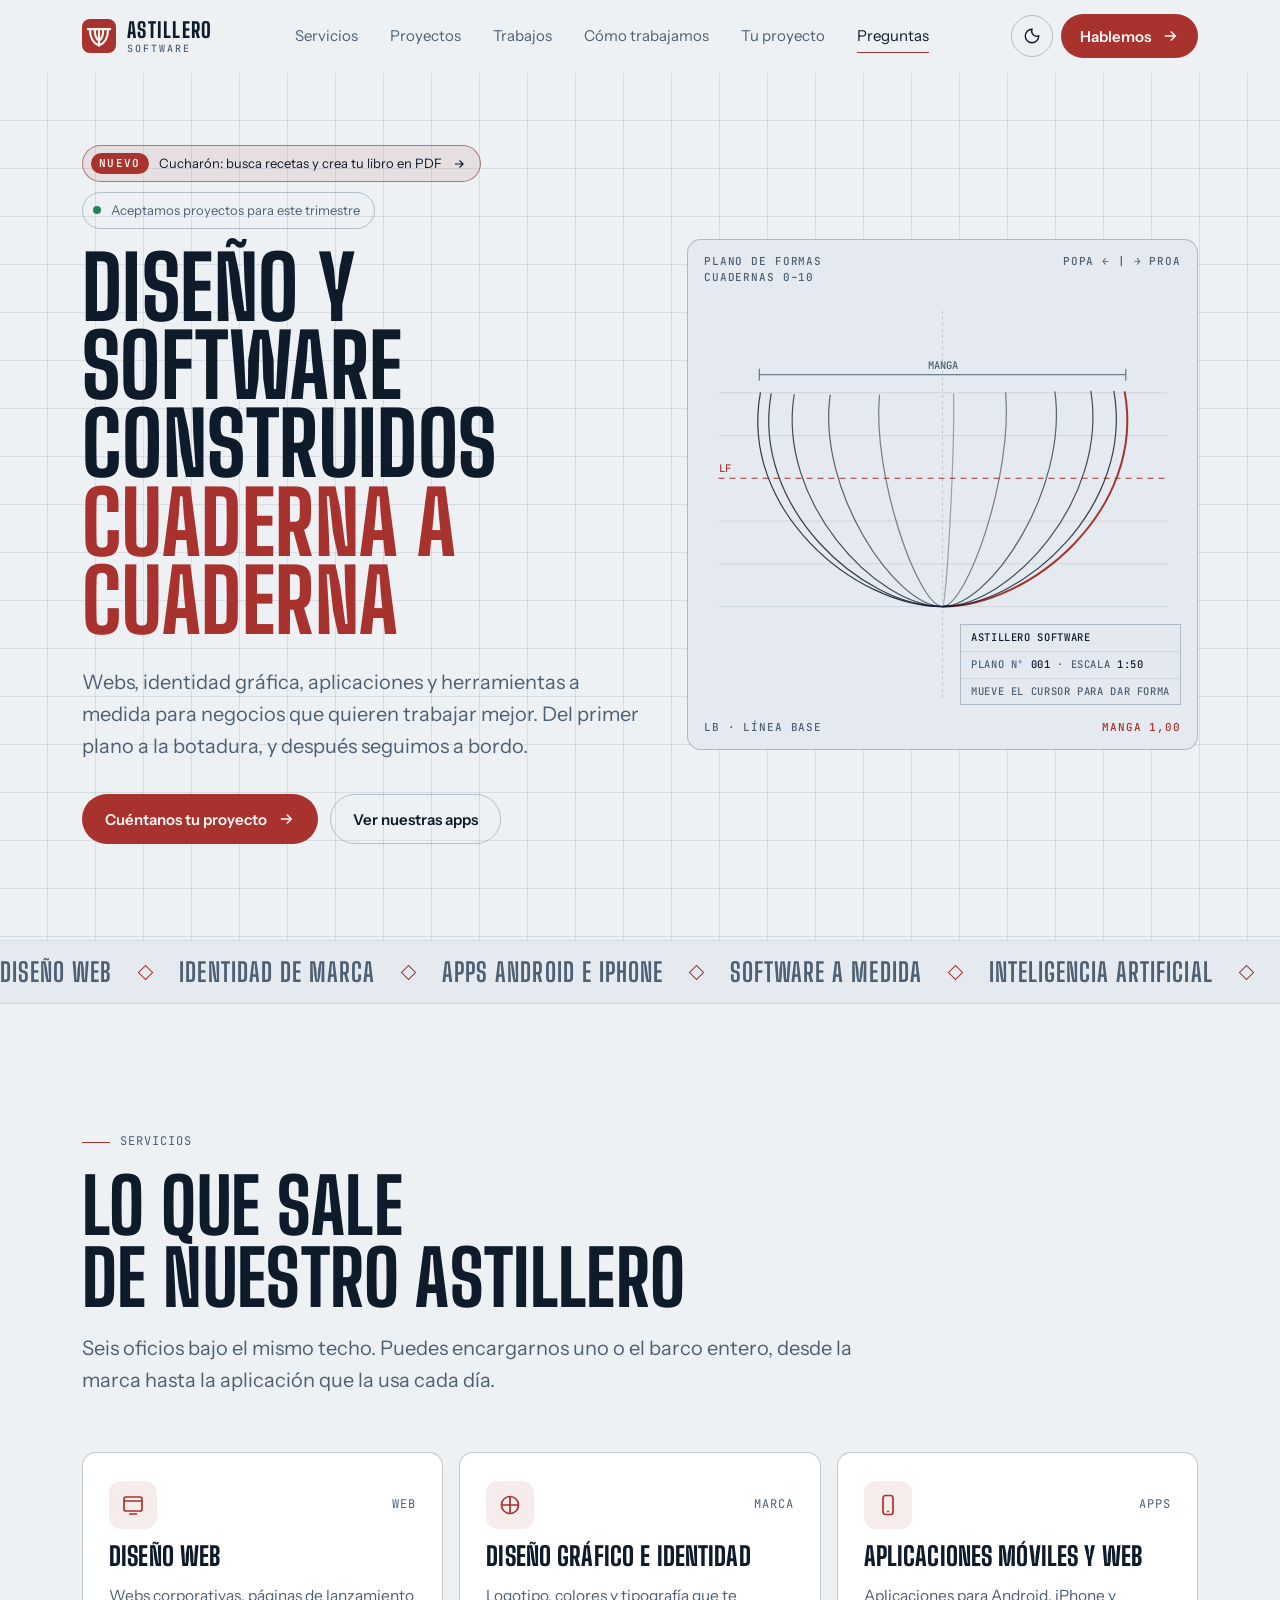
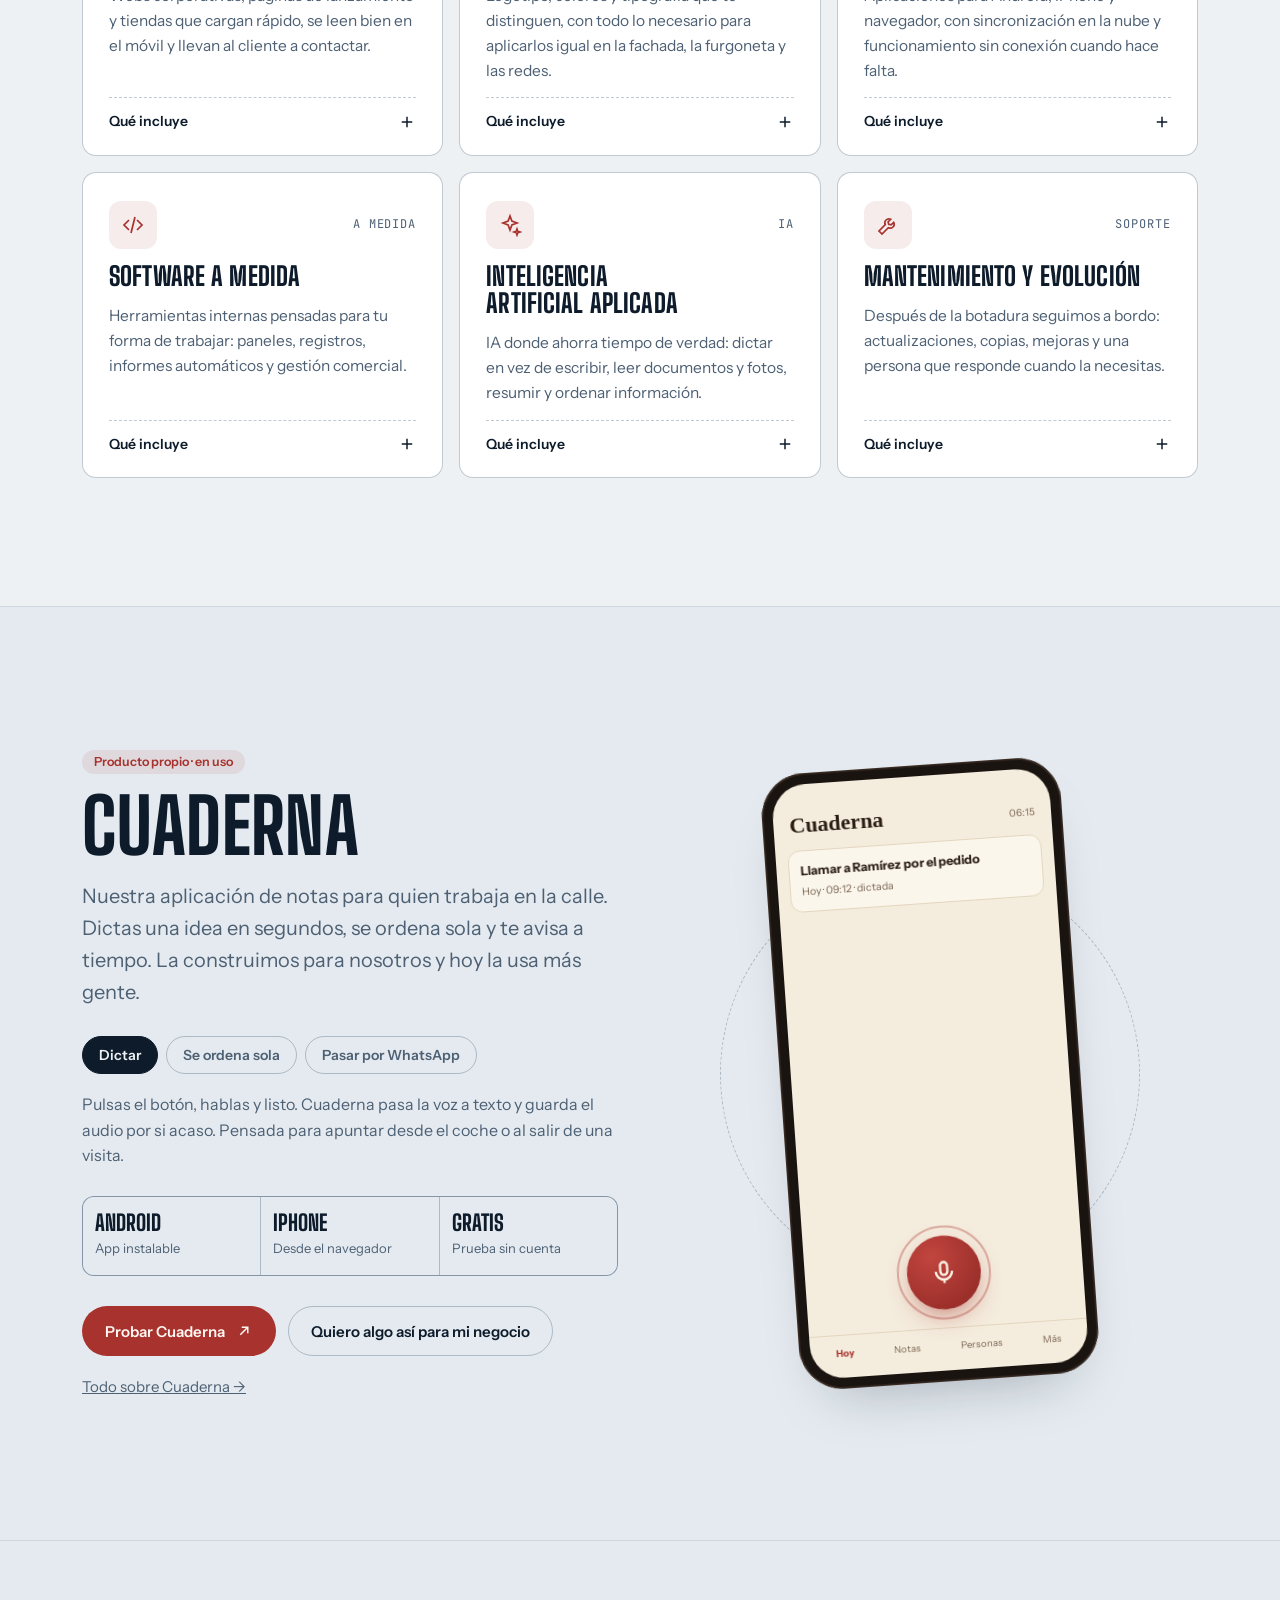
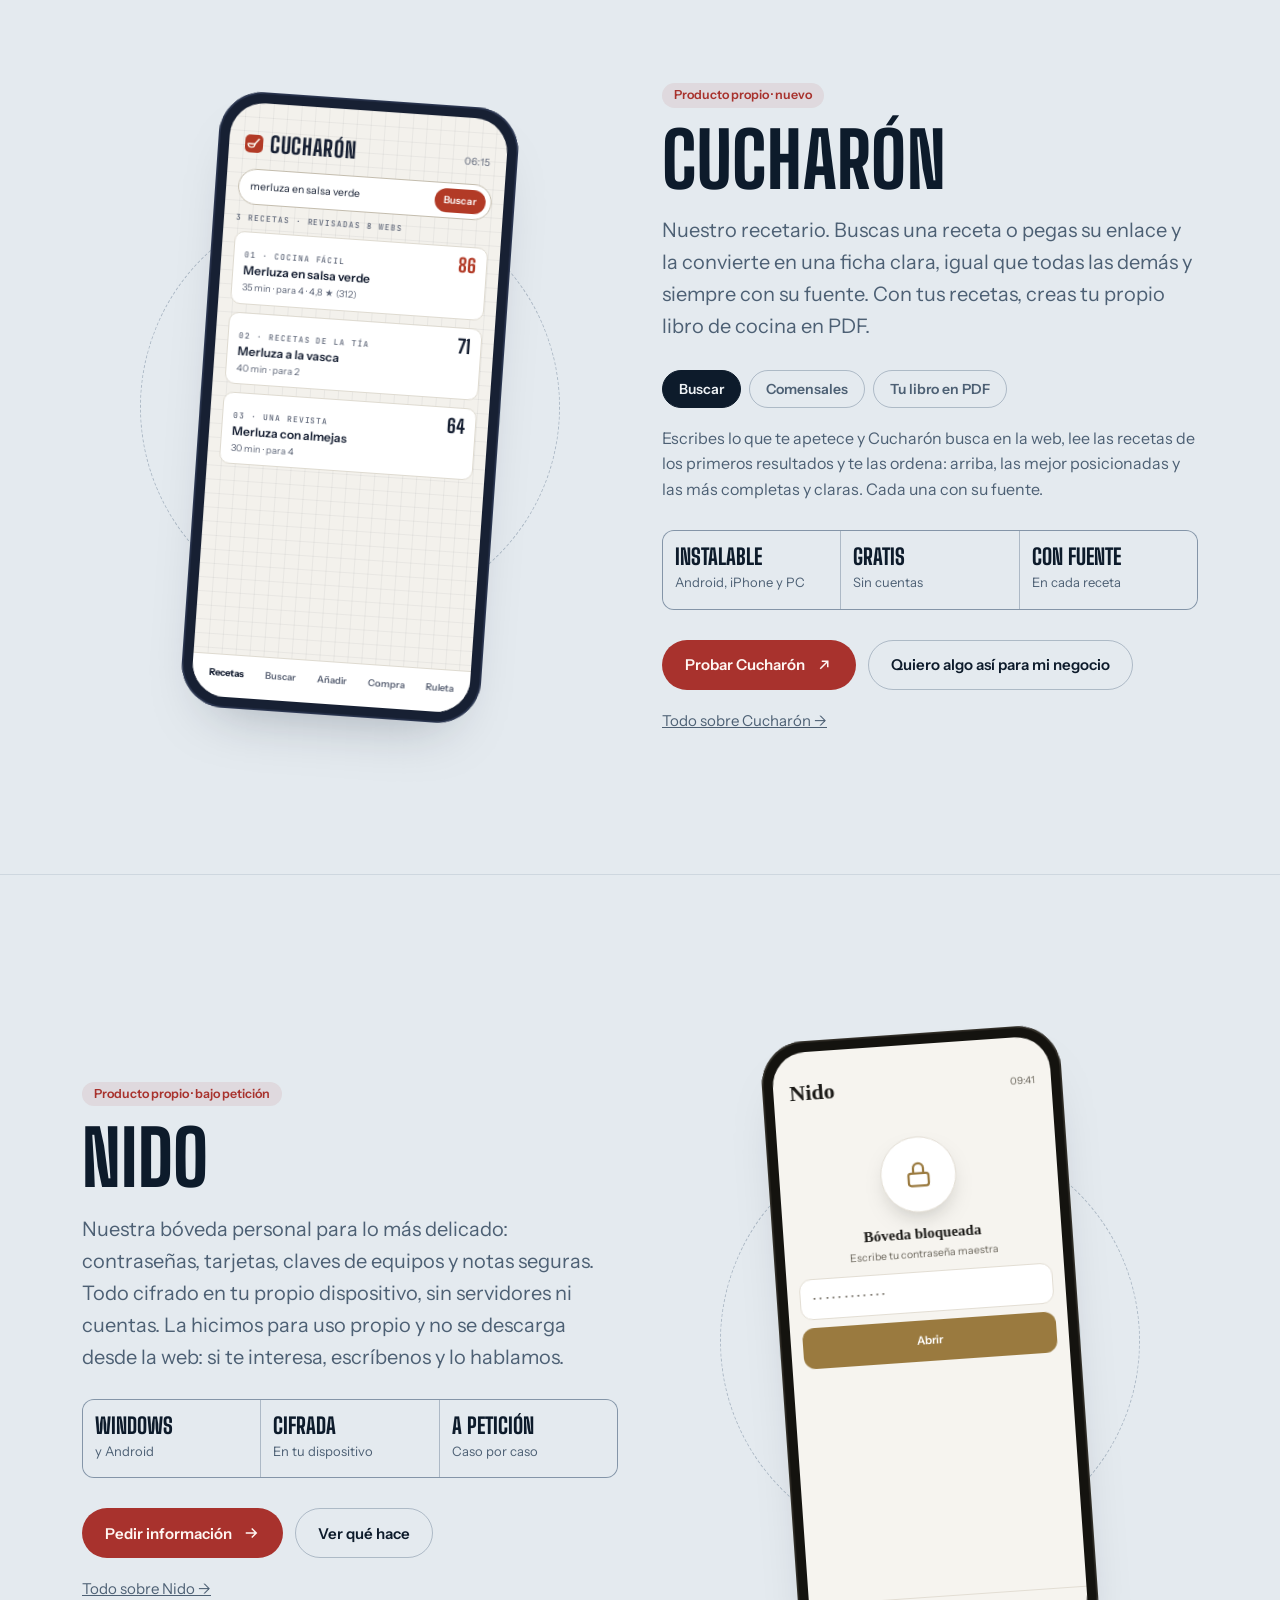
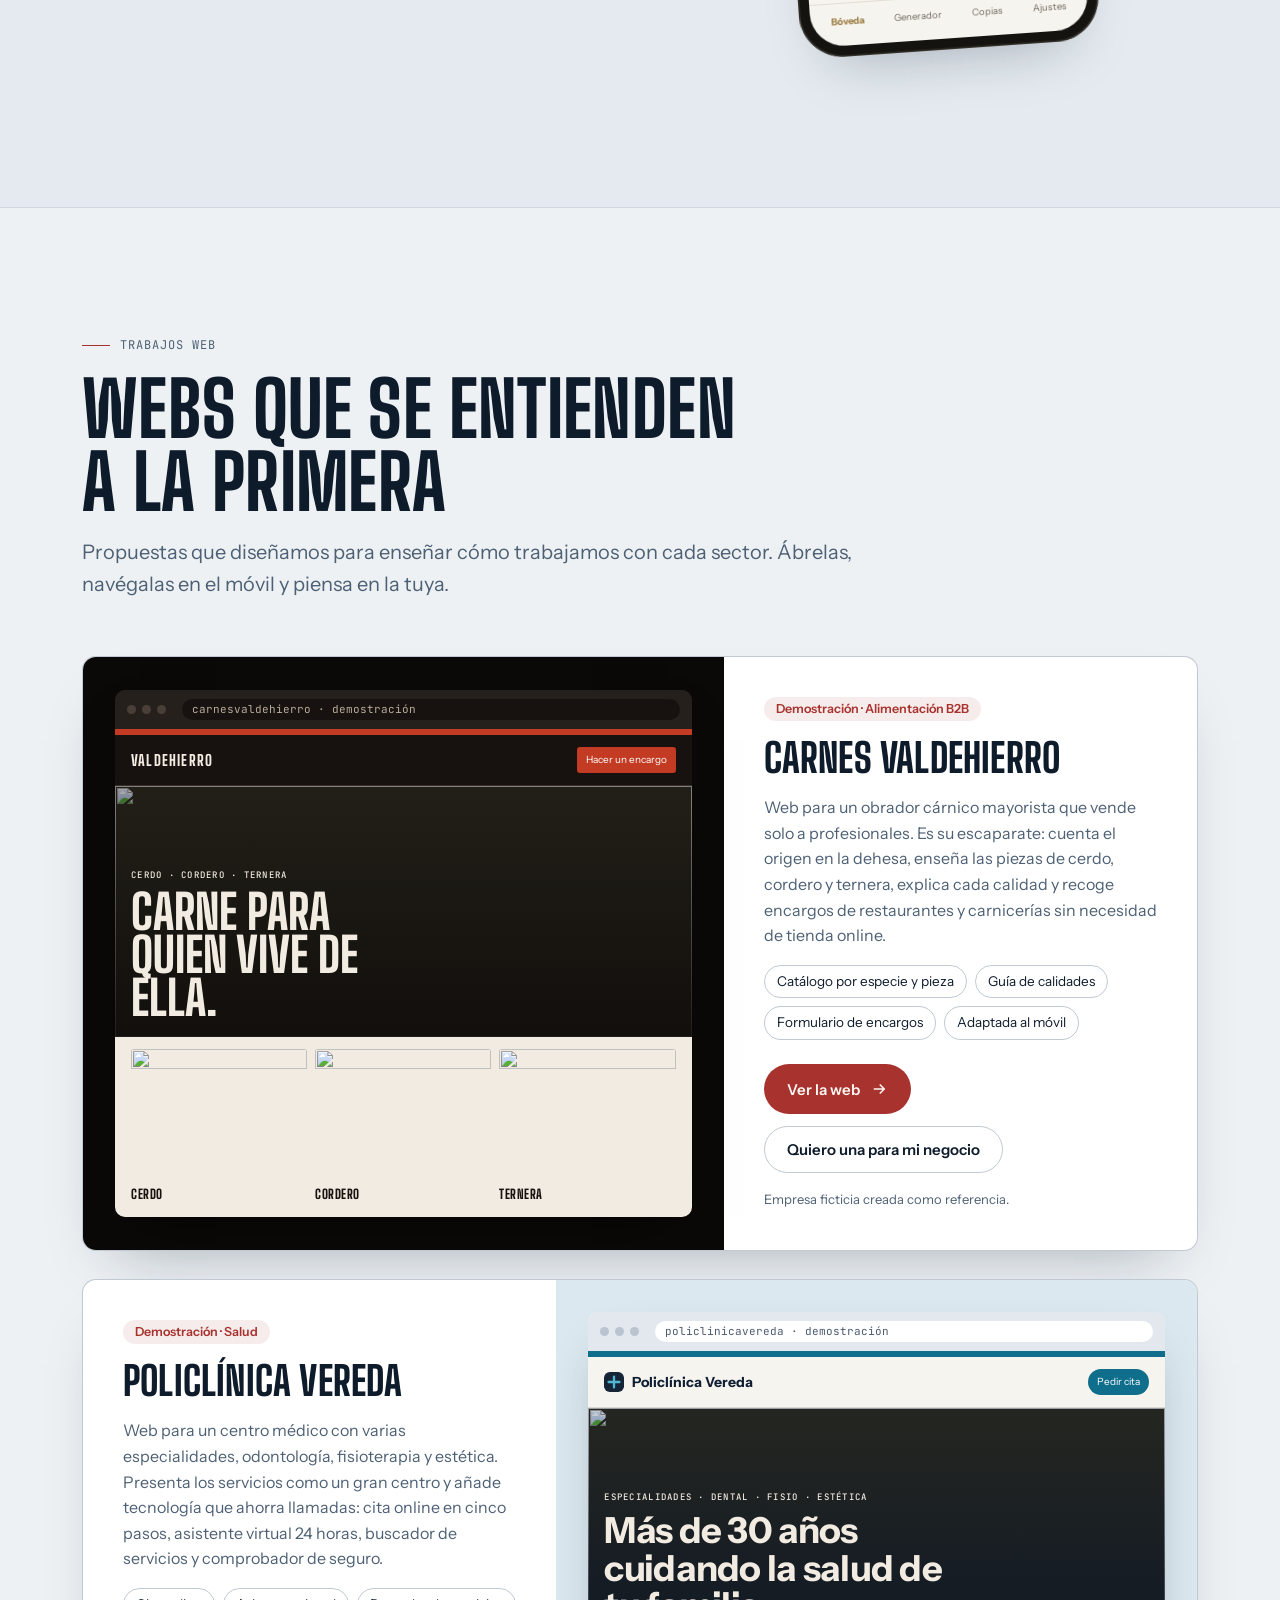
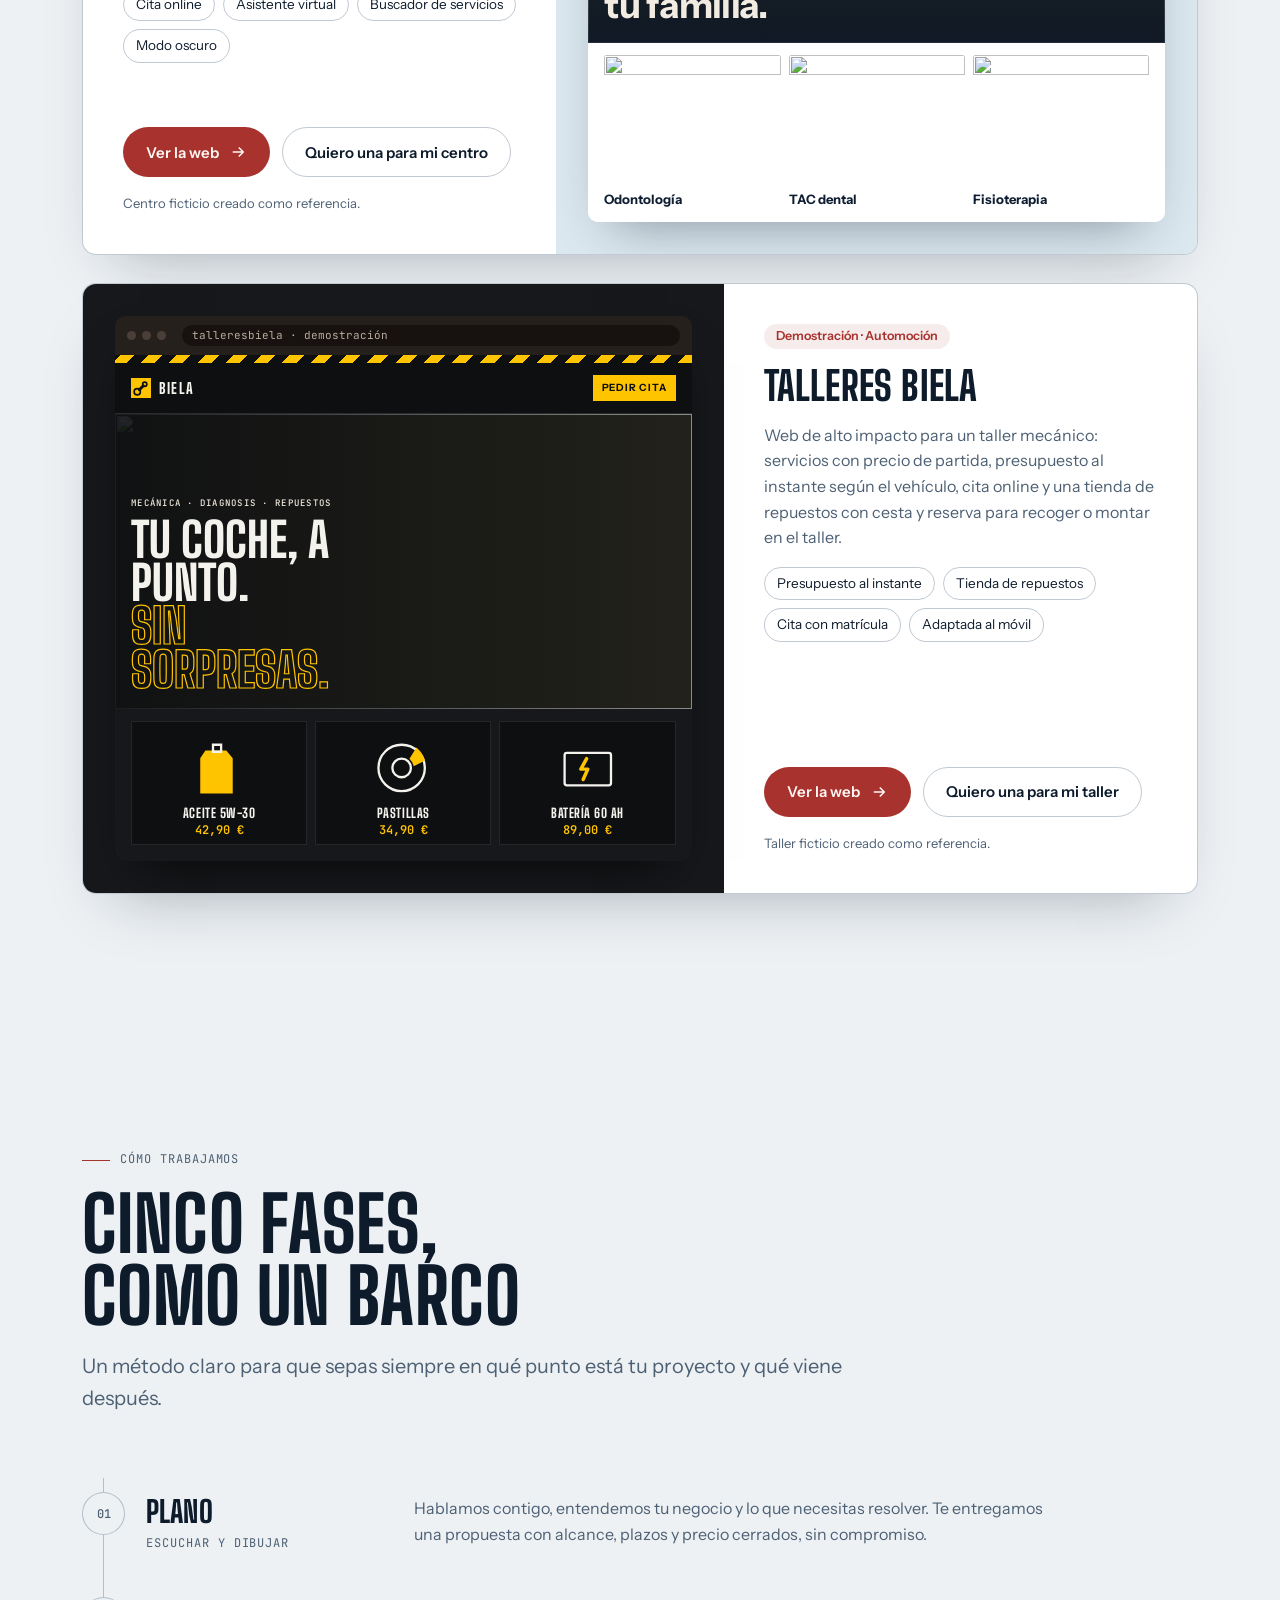
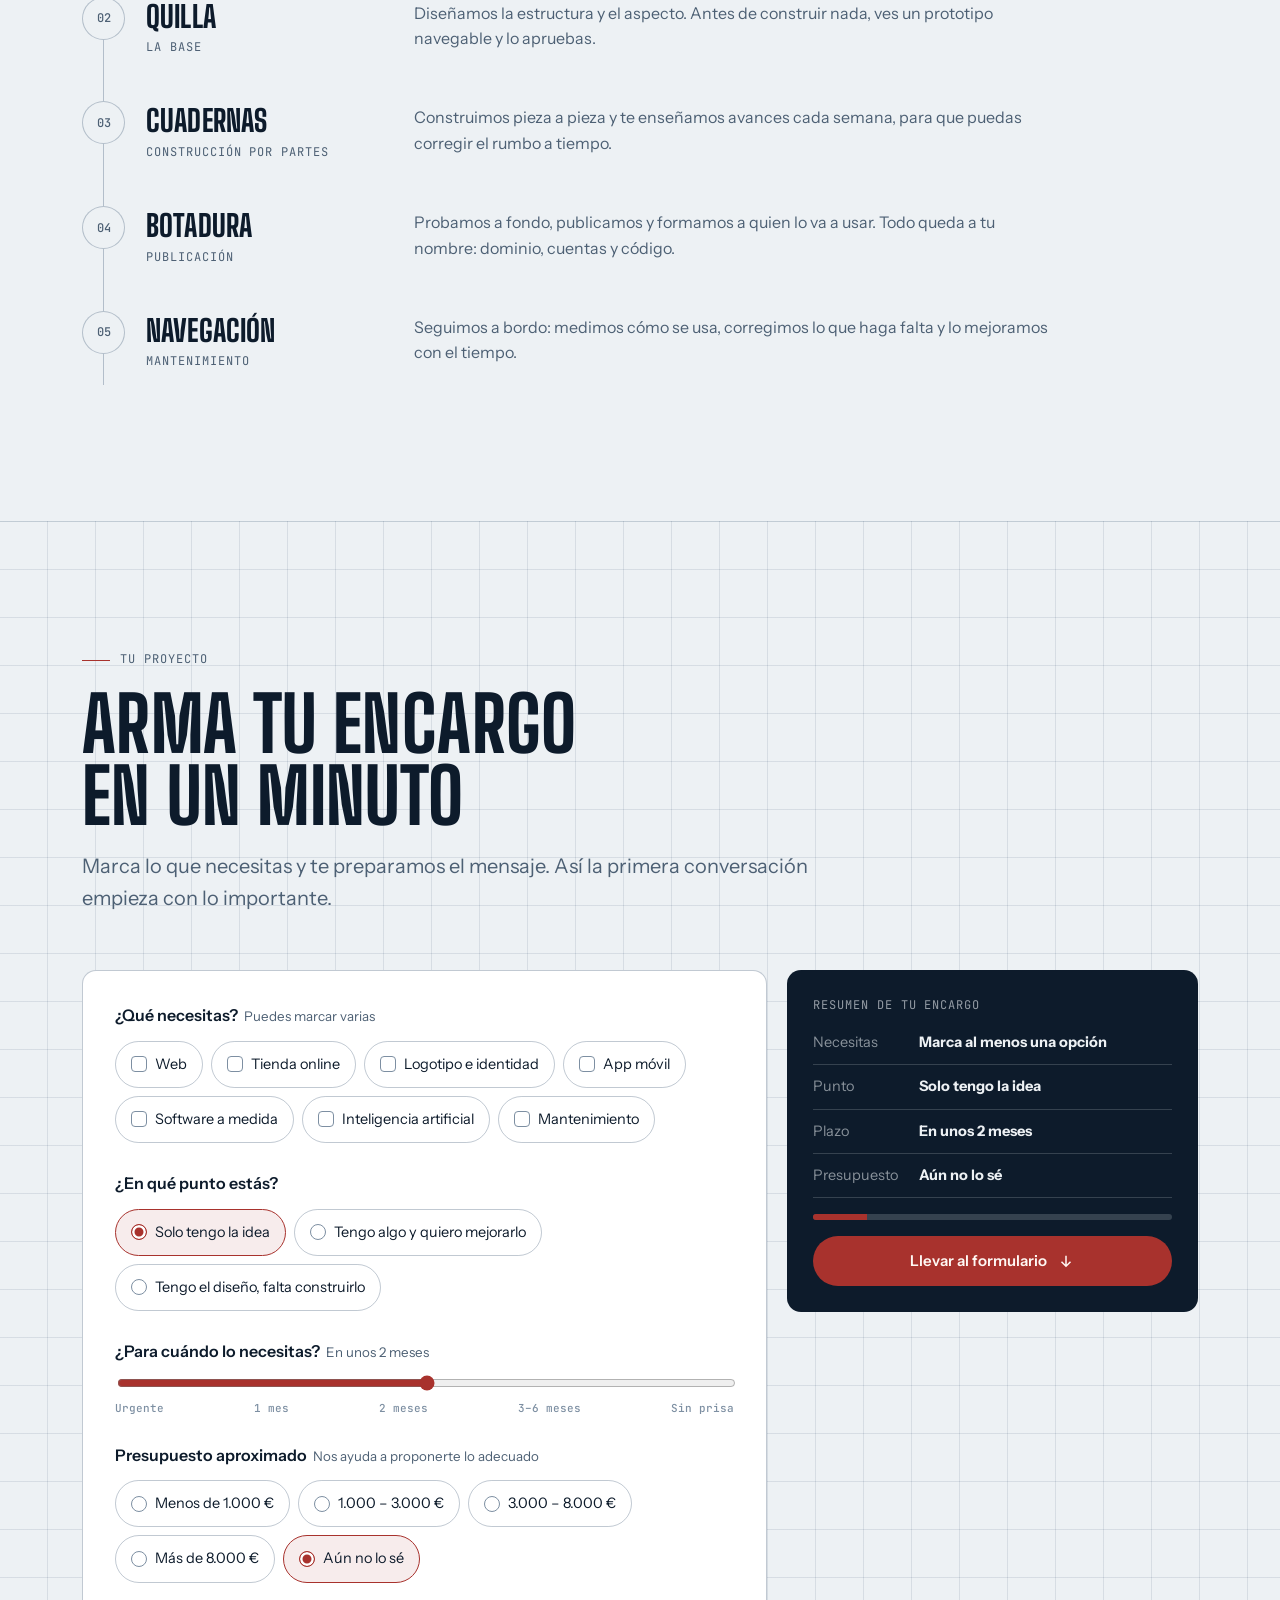
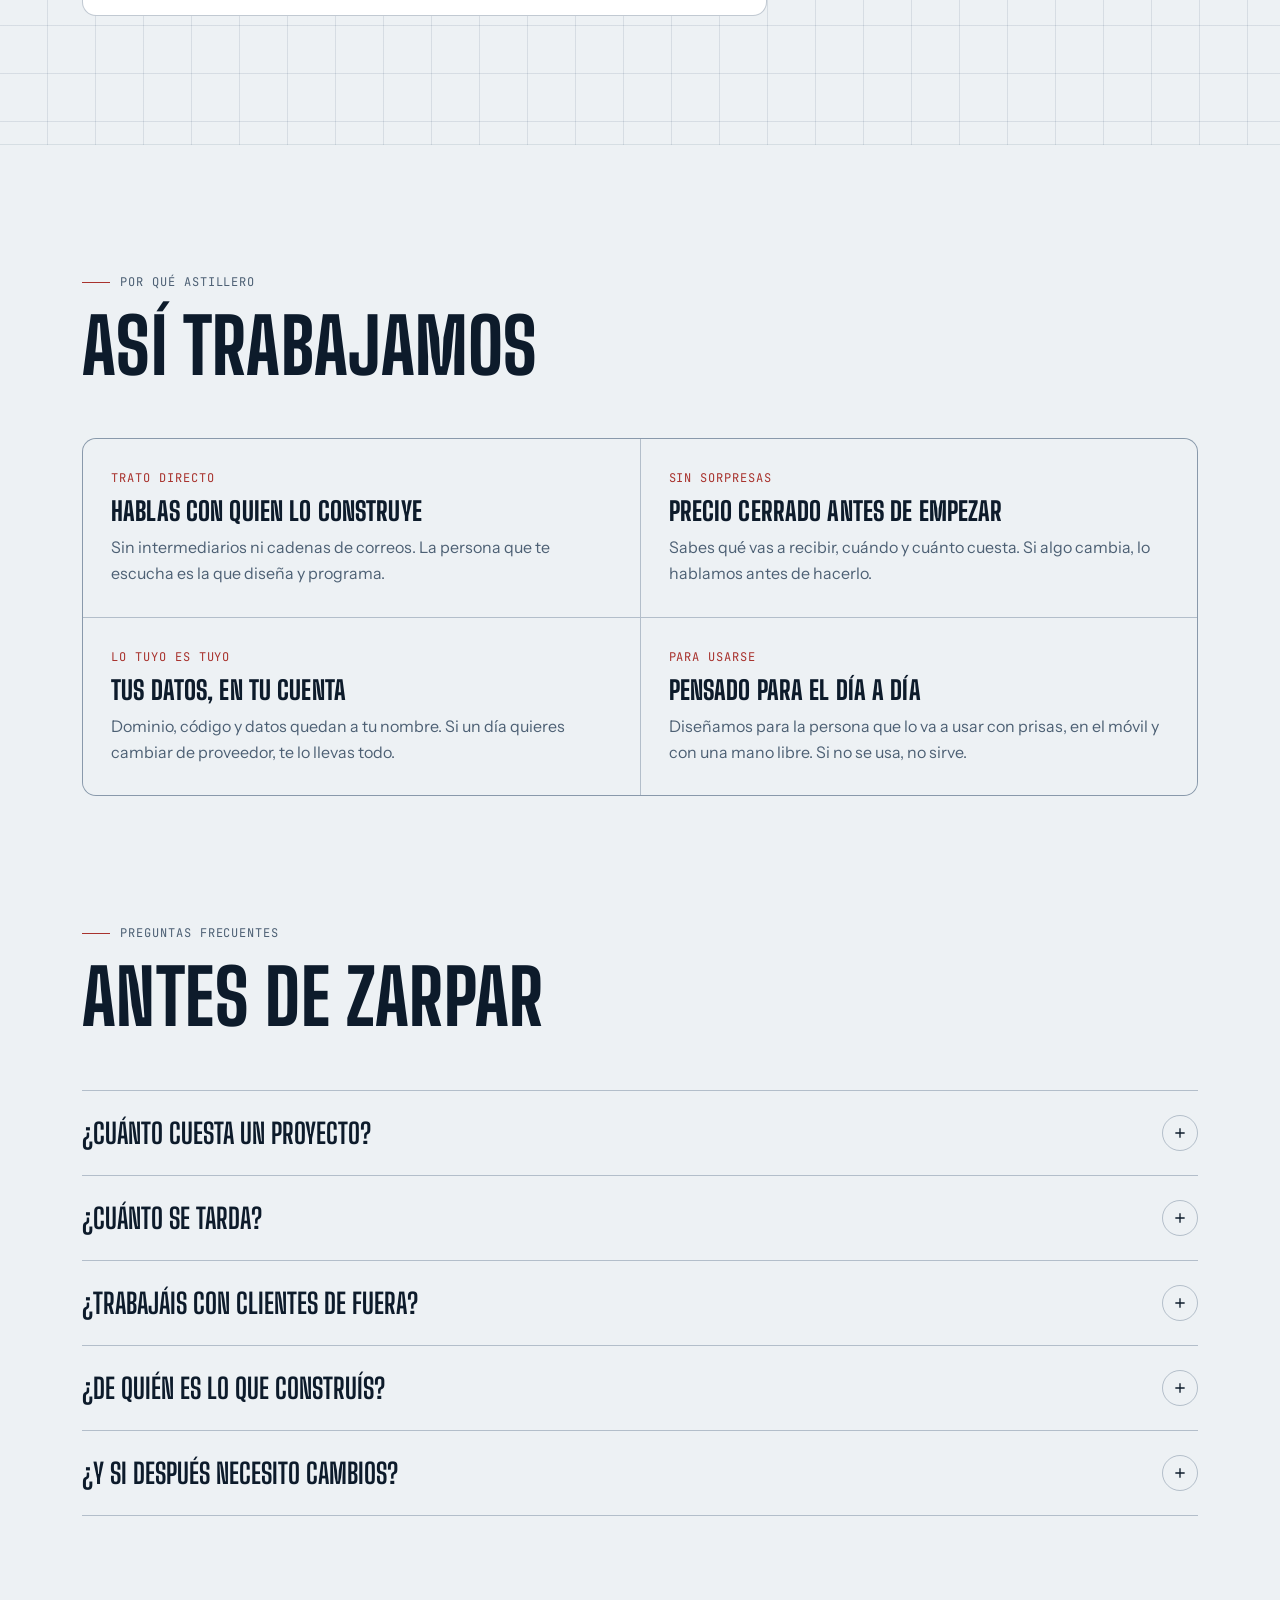
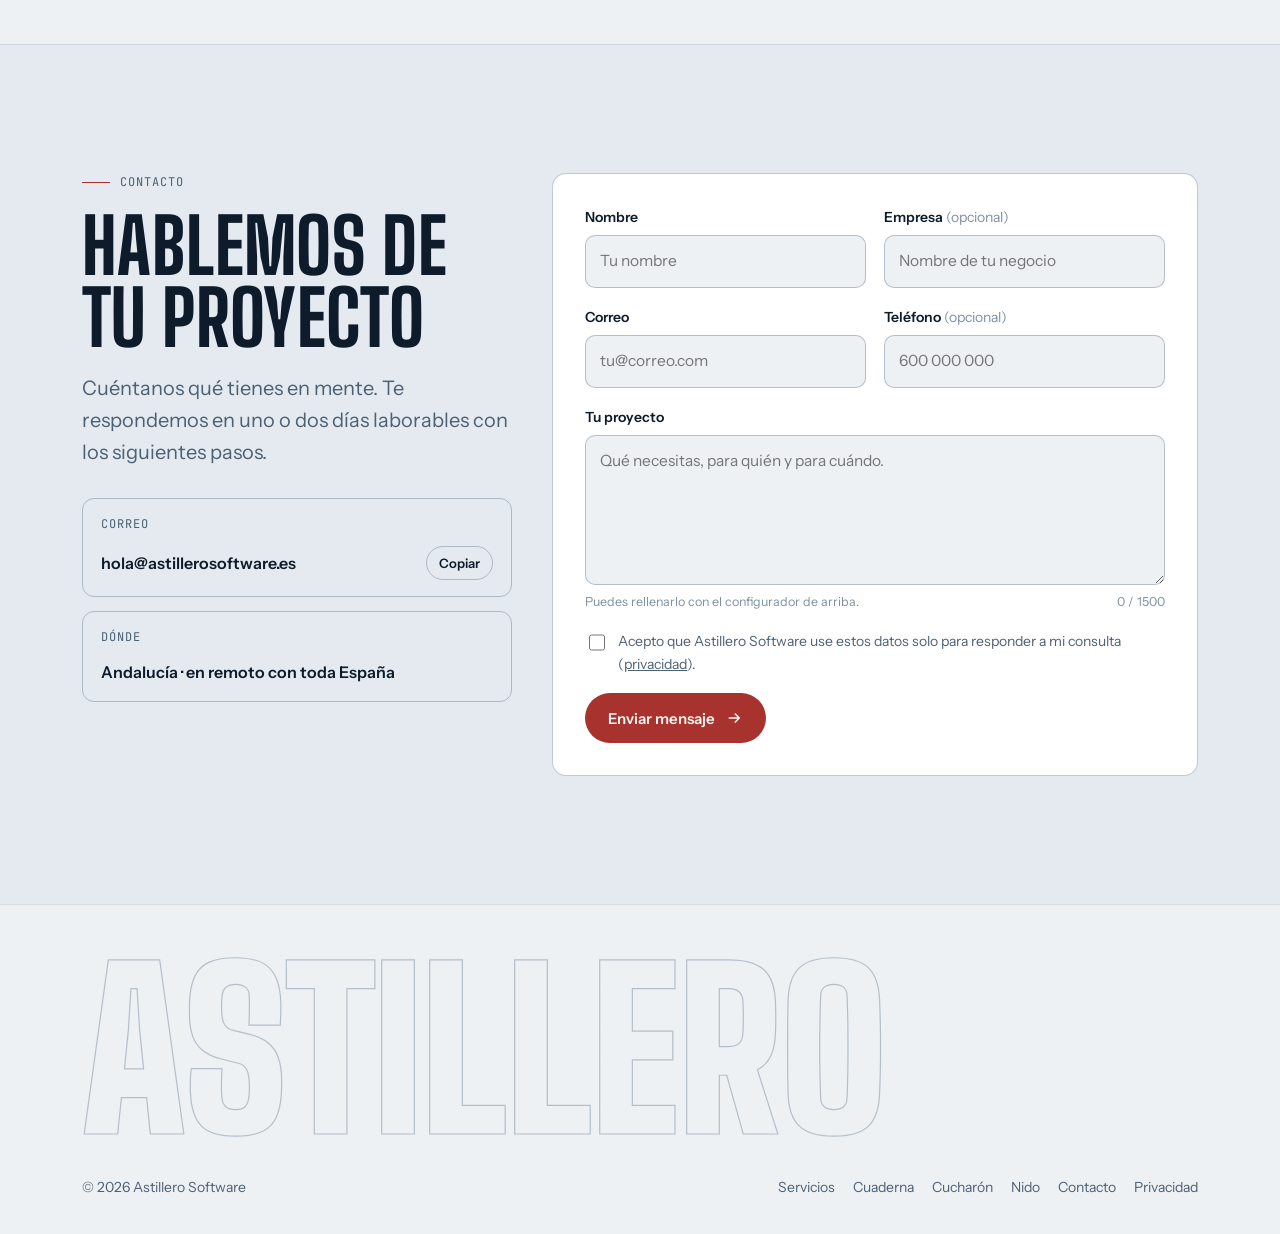
==== index.html @ db7f0fca "Portada: el aviso de novedades se monta solo con lo último publicado Cada producto o trabajo lleva d" ====
<!doctype html>
<html lang="es">
<head>
<meta charset="utf-8">
<meta name="viewport" content="width=device-width, initial-scale=1, viewport-fit=cover">
<title>Astillero Software · Diseño web, apps y software a medida</title>
<meta name="description" content="Estudio de diseño y software: webs, identidad gráfica, aplicaciones y herramientas a medida.">
<link rel="preconnect" href="https://fonts.googleapis.com">
<link rel="preconnect" href="https://fonts.gstatic.com" crossorigin>
<link rel="stylesheet" href="https://fonts.googleapis.com/css2?family=Big+Shoulders+Display:wght@600;700;800;900&family=Instrument+Sans:ital,wght@0,400;0,500;0,600;0,700;1,400&family=JetBrains+Mono:wght@400;500&display=swap">
<meta name="theme-color" content="#0A1522">
<link rel="icon" href="favicon.svg" type="image/svg+xml">
<link rel="canonical" href="https://astillerosoftware.es/">
<meta property="og:type" content="website">
<meta property="og:title" content="Astillero Software">
<meta property="og:description" content="Diseño web, identidad gráfica, aplicaciones y software a medida.">
<meta property="og:url" content="https://astillerosoftware.es/">
<meta property="og:image" content="https://astillerosoftware.es/og.png">
<script type="application/ld+json">
{
  "@context": "https://schema.org",
  "@graph": [
    {
      "@type": "Organization",
      "@id": "https://astillerosoftware.es/#organization",
      "name": "Astillero Software",
      "url": "https://astillerosoftware.es/",
      "image": "https://astillerosoftware.es/og.png",
      "description": "Estudio de diseño y software: webs, identidad gráfica, aplicaciones y herramientas a medida.",
      "sameAs": ["https://github.com/astillerosoftware"]
    },
    {
      "@type": "WebSite",
      "@id": "https://astillerosoftware.es/#website",
      "name": "Astillero Software",
      "url": "https://astillerosoftware.es/",
      "inLanguage": "es",
      "publisher": { "@id": "https://astillerosoftware.es/#organization" }
    }
  ]
}
</script>
<style>
/* Concepto: un plano de astillero. Fondo azul de plano técnico, líneas de construcción,
   anotaciones en mono como en un plano de formas, y el lacre del logotipo como único acento. */
:root{
  --bg:#0A1522; --bg-2:#0E1C2D; --surface:#12233A; --surface-2:#172C47;
  --fg:#E9EFF6; --muted:#93A7BC; --faint:#5F7590;
  --line:rgba(147,184,222,.13); --line-strong:rgba(147,184,222,.32);
  --accent:#E3563E; --accent-ink:#FFF4EF; --accent-soft:rgba(227,86,62,.14);
  --brass:#D9A85A; --ok:#4FB98A;
  --shadow:0 30px 60px -30px rgba(0,0,0,.6);
  --f-display:"Big Shoulders Display","Arial Narrow","Roboto Condensed",Impact,sans-serif;
  --f-body:"Instrument Sans",system-ui,-apple-system,"Segoe UI",sans-serif;
  --f-mono:"JetBrains Mono",ui-monospace,SFMono-Regular,Menlo,monospace;
  --r:14px; --max:1180px;
  color-scheme:dark;
}
@media (prefers-color-scheme: light){:root:not([data-theme="dark"]){
  --bg:#EDF1F4; --bg-2:#E4EAEF; --surface:#FFFFFF; --surface-2:#F5F8FA;
  --fg:#0D1B2B; --muted:#4D6074; --faint:#7D8FA2;
  --line:rgba(16,48,82,.10); --line-strong:rgba(16,48,82,.26);
  --accent:#A8322D; --accent-ink:#FFF7F3; --accent-soft:rgba(168,50,45,.09);
  --brass:#8E6420; --ok:#23845A;
  --shadow:0 30px 60px -34px rgba(13,27,43,.35);
  color-scheme:light;
}}
:root[data-theme="light"]{
  --bg:#EDF1F4; --bg-2:#E4EAEF; --surface:#FFFFFF; --surface-2:#F5F8FA;
  --fg:#0D1B2B; --muted:#4D6074; --faint:#7D8FA2;
  --line:rgba(16,48,82,.10); --line-strong:rgba(16,48,82,.26);
  --accent:#A8322D; --accent-ink:#FFF7F3; --accent-soft:rgba(168,50,45,.09);
  --brass:#8E6420; --ok:#23845A;
  --shadow:0 30px 60px -34px rgba(13,27,43,.35);
  color-scheme:light;
}

*{box-sizing:border-box}
html{scroll-behavior:smooth;scroll-padding-top:84px}
body{background:var(--bg);color:var(--fg);font:16px/1.6 var(--f-body);-webkit-font-smoothing:antialiased;overflow-x:hidden}
body::before{content:"";position:fixed;inset:0 0 auto;height:env(safe-area-inset-top,0px);z-index:60;background:var(--bg)}
/* cuadrícula de plano, muy tenue */
.plano{background-image:linear-gradient(var(--line) 1px,transparent 1px),linear-gradient(90deg,var(--line) 1px,transparent 1px);background-size:48px 48px;background-position:-1px -1px}
a{color:inherit}
:focus-visible{outline:2px solid var(--accent);outline-offset:3px;border-radius:6px}
.wrap{max-width:var(--max);margin:0 auto;padding-left:max(16px,env(safe-area-inset-left,0px));padding-right:max(16px,env(safe-area-inset-right,0px))}
@media (min-width:720px){.wrap{padding-left:max(32px,env(safe-area-inset-left,0px));padding-right:max(32px,env(safe-area-inset-right,0px))}}
.mono{font-family:var(--f-mono);font-size:12px;letter-spacing:.08em;text-transform:uppercase;color:var(--muted)}
h1,h2,h3{font-family:var(--f-display);font-weight:800;line-height:.95;letter-spacing:.005em;margin:0;text-wrap:balance;text-transform:uppercase}
h2{font-size:clamp(40px,6vw,76px)}
h3{font-size:26px;line-height:1.05}
p{margin:0}
.lead{font-size:clamp(17px,1.6vw,20px);color:var(--muted);max-width:60ch}
section{padding-block:clamp(72px,10vw,128px);position:relative}
.cab{display:grid;gap:18px;margin-bottom:clamp(36px,5vw,56px)}
.cab .mono{display:flex;align-items:center;gap:10px}
.cab .mono::before{content:"";width:28px;height:1px;background:var(--accent)}

/* botones */
.btn{--mx:0px;--my:0px;display:inline-flex;align-items:center;gap:10px;padding:15px 22px;border-radius:999px;font:600 15px/1 var(--f-body);text-decoration:none;border:1px solid transparent;cursor:pointer;transition:background .25s,color .25s,border-color .25s,transform .25s;transform:translate(var(--mx),var(--my))}
.btn svg{width:18px;height:18px;transition:transform .25s}
.btn:hover svg{transform:translateX(3px)}
.btn-1{background:var(--accent);color:var(--accent-ink)}
.btn-1:hover{background:color-mix(in srgb,var(--accent) 86%,var(--fg))}
.btn-2{border-color:var(--line-strong);color:var(--fg);background:transparent}
.btn-2:hover{border-color:var(--fg)}

/* barra de progreso y cabecera */
.progreso{position:fixed;left:0;top:env(safe-area-inset-top,0px);height:2px;width:100%;transform-origin:0 50%;transform:scaleX(0);background:var(--accent);z-index:70}
header.top{position:sticky;top:env(safe-area-inset-top,0px);z-index:50;transition:transform .35s ease,background .3s,border-color .3s;border-bottom:1px solid transparent}
header.top.solido{background:color-mix(in srgb,var(--bg) 82%,transparent);backdrop-filter:blur(14px) saturate(1.4);-webkit-backdrop-filter:blur(14px) saturate(1.4);border-color:var(--line)}
header.top.oculto{transform:translateY(-110%)}
.barra{display:flex;align-items:center;justify-content:space-between;gap:16px;height:72px}
.marca{display:flex;align-items:center;gap:11px;text-decoration:none;font:800 21px/1 var(--f-display);letter-spacing:.06em;text-transform:uppercase}
.marca svg{width:34px;height:34px;flex:none}
.marca small{display:block;font:500 10px/1 var(--f-mono);letter-spacing:.2em;color:var(--muted);margin-top:4px}
nav.menu{display:none;gap:4px}
nav.menu a{position:relative;padding:10px 14px;text-decoration:none;font-size:15px;color:var(--muted);border-radius:999px;transition:color .2s}
nav.menu a:hover,nav.menu a.activo{color:var(--fg)}
nav.menu a::after{content:"";position:absolute;left:14px;right:14px;bottom:5px;height:1.5px;background:var(--accent);transform:scaleX(0);transform-origin:left;transition:transform .3s}
nav.menu a.activo::after{transform:scaleX(1)}
.acciones{display:flex;align-items:center;gap:8px}
.icono{width:42px;height:42px;display:grid;place-items:center;border-radius:50%;border:1px solid var(--line-strong);background:transparent;color:var(--fg);cursor:pointer;transition:border-color .2s}
.icono:hover{border-color:var(--fg)}
.icono svg{width:18px;height:18px}
.acciones .btn{display:none;padding:12px 18px}
@media (min-width:960px){nav.menu{display:flex}.acciones .btn{display:inline-flex}#bMenu{display:none}}

/* menú móvil */
.movil{position:fixed;inset:0;z-index:80;background:var(--bg);display:flex;flex-direction:column;padding:calc(env(safe-area-inset-top,0px) + 14px) max(16px,env(safe-area-inset-right,0px)) calc(env(safe-area-inset-bottom,0px) + 24px) max(16px,env(safe-area-inset-left,0px));clip-path:circle(0 at calc(100% - 38px) 38px);transition:clip-path .55s cubic-bezier(.7,0,.2,1);visibility:hidden}
.movil.abierto{clip-path:circle(150% at calc(100% - 38px) 38px);visibility:visible}
.movil .fila{display:flex;justify-content:space-between;align-items:center;height:58px}
.movil ol{list-style:none;margin:auto 0;padding:0;display:grid;gap:4px;counter-reset:m}
.movil li{opacity:0;transform:translateY(16px);transition:opacity .4s,transform .4s}
.movil.abierto li{opacity:1;transform:none}
.movil.abierto li:nth-child(2){transition-delay:.05s}.movil.abierto li:nth-child(3){transition-delay:.1s}.movil.abierto li:nth-child(4){transition-delay:.15s}.movil.abierto li:nth-child(5){transition-delay:.2s}
.movil li a{display:flex;align-items:baseline;gap:14px;text-decoration:none;font:800 clamp(44px,13vw,64px)/1.05 var(--f-display);text-transform:uppercase}
.movil li a span{font:500 12px var(--f-mono);color:var(--accent)}
.movil .pie{display:grid;gap:6px;color:var(--muted);font-size:14px}

/* HERO */
.hero{padding-block:clamp(40px,6vw,72px) clamp(56px,8vw,96px);overflow:hidden;border-bottom:1px solid var(--line)}
.hero-grid{display:grid;gap:40px;align-items:center}
.hero-grid > *{min-width:0}
@media (min-width:960px){.hero-grid{grid-template-columns:minmax(0,1.05fr) minmax(0,.95fr)}}
.hero h1{font-size:clamp(48px,6.8vw,100px);line-height:.9;margin:20px 0 26px}
.hero h1 .l{display:block;overflow:hidden;padding-top:.12em;margin-top:-.12em}
.hero h1 .l > span{display:inline-block;animation:sube .9s cubic-bezier(.2,.8,.2,1) both}
.hero h1 .l:nth-child(2) > span{animation-delay:.08s}.hero h1 .l:nth-child(3) > span{animation-delay:.16s}
.hero h1 em{font-style:normal;color:var(--accent)}
@keyframes sube{from{transform:translateY(40%)}to{transform:none}}
.hero .lead{margin-bottom:32px}
.ctas{display:flex;flex-wrap:wrap;gap:12px}
.estado{display:inline-flex;align-items:center;gap:10px;padding:7px 14px 7px 10px;border:1px solid var(--line-strong);border-radius:999px;font-size:13px;color:var(--muted)}
.estado i{width:8px;height:8px;border-radius:50%;background:var(--ok);box-shadow:0 0 0 0 var(--ok);animation:pulso 2.4s infinite}
@keyframes pulso{0%{box-shadow:0 0 0 0 color-mix(in srgb,var(--ok) 60%,transparent)}70%{box-shadow:0 0 0 10px transparent}100%{box-shadow:0 0 0 0 transparent}}
.lienzo{position:relative;aspect-ratio:1/1;max-width:100%;border:1px solid var(--line-strong);border-radius:var(--r);background:var(--bg-2);overflow:hidden}
.lienzo canvas{position:absolute;inset:0;width:100%;height:100%;cursor:crosshair}
.lienzo .rot{position:absolute;font:500 11px/1.4 var(--f-mono);letter-spacing:.08em;color:var(--muted);text-transform:uppercase;pointer-events:none}
.lienzo .rot.a{top:14px;left:16px}.lienzo .rot.b{top:14px;right:16px;text-align:right}.lienzo .rot.c{bottom:14px;left:16px}.lienzo .rot.d{bottom:14px;right:16px;color:var(--accent)}
.cajetin{position:absolute;right:16px;bottom:44px;border:1px solid var(--line-strong);background:color-mix(in srgb,var(--bg-2) 88%,transparent);font:500 10.5px/1.5 var(--f-mono);color:var(--muted);text-transform:uppercase;letter-spacing:.06em;pointer-events:none}
.cajetin div{padding:5px 10px;border-top:1px solid var(--line)}
.cajetin div:first-child{border-top:0;color:var(--fg)}
.cajetin b{color:var(--fg);font-weight:500}

/* cinta */
.cinta{border-bottom:1px solid var(--line);overflow:hidden;padding-block:18px;background:var(--bg-2)}
.cinta .pista{display:flex;width:max-content;gap:0;animation:cinta 40s linear infinite}
.cinta:hover .pista{animation-play-state:paused}
.cinta span{display:flex;align-items:center;gap:28px;padding-right:28px;font:700 26px/1 var(--f-display);text-transform:uppercase;letter-spacing:.04em;color:var(--muted);white-space:nowrap}
.cinta span::after{content:"";width:9px;height:9px;border:1.5px solid var(--accent);transform:rotate(45deg)}
@keyframes cinta{to{transform:translateX(-50%)}}

/* SERVICIOS */
.servicios{display:grid;gap:16px}
@media (min-width:700px){.servicios{grid-template-columns:repeat(2,minmax(0,1fr))}}
@media (min-width:1040px){.servicios{grid-template-columns:repeat(3,minmax(0,1fr))}}
.serv{--x:50%;--y:50%;position:relative;display:flex;flex-direction:column;gap:14px;padding:28px 26px 22px;border:1px solid var(--line-strong);border-radius:var(--r);background:var(--surface);overflow:hidden;transition:border-color .3s,transform .3s}
.serv::before{content:"";position:absolute;inset:0;background:radial-gradient(420px circle at var(--x) var(--y),var(--accent-soft),transparent 60%);opacity:0;transition:opacity .3s;pointer-events:none}
.serv:hover{border-color:color-mix(in srgb,var(--accent) 55%,var(--line-strong));transform:translateY(-3px)}
.serv:hover::before{opacity:1}
.serv .num{display:flex;justify-content:space-between;align-items:center}
.serv .ico{width:48px;height:48px;border-radius:12px;display:grid;place-items:center;background:var(--accent-soft);color:var(--accent)}
.serv .ico svg{width:24px;height:24px}
.serv p{color:var(--muted);font-size:15.5px}
.serv details{margin-top:auto;border-top:1px dashed var(--line-strong);padding-top:12px}
.serv summary{list-style:none;cursor:pointer;display:flex;justify-content:space-between;align-items:center;font-weight:600;font-size:14px}
.serv summary::-webkit-details-marker{display:none}
.serv summary svg{width:18px;height:18px;transition:transform .3s}
.serv details[open] summary svg{transform:rotate(45deg)}
.serv ul{margin:12px 0 4px;padding:0;list-style:none;display:grid;gap:7px;font-size:14.5px;color:var(--muted)}
.serv li{display:flex;gap:9px}
.serv li::before{content:"";flex:none;width:6px;height:6px;margin-top:9px;border-radius:50%;background:var(--accent)}

/* PROYECTO DESTACADO */
.proy{background:var(--bg-2);border-block:1px solid var(--line)}
.proy-grid{display:grid;gap:44px;align-items:center}
@media (min-width:960px){.proy-grid{grid-template-columns:1fr 1fr}}
.etq{display:inline-flex;gap:8px;align-items:center;padding:6px 12px;border-radius:999px;background:var(--accent-soft);color:var(--accent);font:600 12.5px/1 var(--f-body)}
.proy h2{margin:16px 0 18px}
.pestanas{display:flex;flex-wrap:wrap;gap:8px;margin:28px 0 18px}
.pestanas button{font:600 14px/1 var(--f-body);padding:11px 16px;border-radius:999px;border:1px solid var(--line-strong);background:transparent;color:var(--muted);cursor:pointer;transition:all .2s}
.pestanas button[aria-selected="true"]{background:var(--fg);color:var(--bg);border-color:var(--fg)}
.pest-txt{min-height:78px;color:var(--muted);max-width:52ch}
.datos{display:grid;grid-template-columns:repeat(3,minmax(0,1fr));gap:1px;background:var(--line-strong);border:1px solid var(--line-strong);border-radius:12px;overflow:hidden;margin:26px 0 30px}
.datos div{background:var(--bg-2);padding:14px 12px;min-width:0}
.datos b{display:block;font:800 clamp(17px,4.4vw,22px)/1.1 var(--f-display);text-transform:uppercase;overflow-wrap:anywhere}
.datos span{font-size:13px;color:var(--muted)}
/* móvil de muestra, colores propios de Cuaderna */
.escena{position:relative;display:grid;place-items:center;padding:30px 0}
.escena::before{content:"";position:absolute;width:78%;aspect-ratio:1;border-radius:50%;border:1px dashed var(--line-strong)}
.escena::after{content:"";position:absolute;width:56%;aspect-ratio:1;border-radius:50%;border:1px solid var(--line)}
.telefono{position:relative;z-index:1;width:min(300px,78vw);aspect-ratio:9/18.5;border-radius:44px;padding:11px;background:#1A1411;box-shadow:var(--shadow),inset 0 0 0 1.5px #3a2c24;transform:rotate(-4deg);transition:transform .6s cubic-bezier(.2,.8,.2,1)}
.telefono:hover{transform:rotate(0)}
.pantalla{height:100%;border-radius:34px;background:#F4ECDD;color:#2B1D14;overflow:hidden;display:flex;flex-direction:column;font-size:12px}
.p-cab{padding:30px 16px 10px;display:flex;justify-content:space-between;align-items:end}
.p-cab b{font:700 22px/1 Georgia,serif}
.p-cab span{font-size:10px;color:#7A6652}
.p-vista{flex:1;padding:4px 12px 12px;display:flex;flex-direction:column;gap:8px;position:relative}
.p-vista > *{animation:entra .45s cubic-bezier(.2,.8,.2,1) both}
.p-vista > *:nth-child(2){animation-delay:.06s}.p-vista > *:nth-child(3){animation-delay:.12s}.p-vista > *:nth-child(4){animation-delay:.18s}
@keyframes entra{from{transform:translateY(10px)}to{transform:none}}
.nota{background:#FBF6EC;border:1px solid #E3D6BE;border-radius:12px;padding:10px 11px}
.nota b{display:block;font-size:12.5px}
.nota small{color:#7A6652;font-size:10.5px}
.nota .chips{display:flex;gap:4px;margin-top:6px;flex-wrap:wrap}
.nota .chips i{font-style:normal;font-size:9.5px;padding:2px 7px;border-radius:999px;background:#F0E2CF;color:#7A4A2A}
.micro{margin:auto auto 6px;width:74px;height:74px;border-radius:50%;background:radial-gradient(circle at 34% 28%,#C2453F,#8E2723);display:grid;place-items:center;color:#FBF3E4;box-shadow:0 10px 26px -8px rgba(168,50,45,.7);position:relative}
.micro svg{width:28px;height:28px}
.micro::before{content:"";position:absolute;inset:-10px;border-radius:50%;border:2px solid rgba(168,50,45,.35);animation:onda 1.8s infinite}
@keyframes onda{from{transform:scale(.85);opacity:1}to{transform:scale(1.25);opacity:0}}
.ondas{display:flex;gap:3px;align-items:center;justify-content:center;height:30px}
.ondas i{width:3px;border-radius:2px;background:#A8322D;animation:barra 1s ease-in-out infinite}
@keyframes barra{0%,100%{height:6px}50%{height:26px}}
.wa{background:#DCF8C6;border-radius:12px 12px 2px 12px;padding:9px 11px;align-self:flex-end;max-width:88%;color:#1b2b1b;font-size:11px;line-height:1.4}
.p-nav{display:flex;justify-content:space-around;padding:10px 6px 16px;border-top:1px solid #E3D6BE;font-size:9.5px;color:#7A6652}
.p-nav span.on{color:#A8322D;font-weight:700}

/* aviso de novedad en la portada */
.novedad{display:inline-flex;align-items:center;gap:10px;margin:0 10px 10px 0;padding:7px 14px 7px 8px;border-radius:999px;border:1px solid color-mix(in srgb,var(--accent) 45%,var(--line-strong));background:var(--accent-soft);color:var(--fg);font-size:13px;text-decoration:none;transition:border-color .2s}
.novedad:hover{border-color:var(--accent)}
.novedad b{font:600 11px/1 var(--f-mono);letter-spacing:.12em;text-transform:uppercase;background:var(--accent);color:var(--accent-ink);padding:5px 8px;border-radius:999px}
.novedad svg{width:14px;height:14px;flex:none}
.nov-txt{transition:opacity .3s,transform .3s}
.novedad.cambia .nov-txt{opacity:0;transform:translateY(4px)}
.nov-pts{display:inline-flex;gap:4px}
.nov-pts:empty{display:none}
.nov-pts i{width:5px;height:5px;border-radius:50%;background:color-mix(in srgb,var(--accent) 30%,transparent);transition:background .3s}
.nov-pts i.on{background:var(--accent)}

/* segundo producto: Cucharón, con el móvil a la izquierda en escritorio */
.proy-b{border-top:0}
@media (min-width:960px){.proy-b .proy-grid > .escena{order:-1}}
/* tercer producto: Nido, solo informativo (bajo petición) */
.telefono.ni{background:#14130F;box-shadow:var(--shadow),inset 0 0 0 1.5px #34312A}
.pantalla.ni{background:#F6F4EF;color:#1B1A17}
.ni .p-cab span{color:#6D685E}
.ni-cerrojo{margin:26px auto 4px;width:76px;height:76px;border-radius:50%;background:#fff;border:1px solid #E2DDD3;display:grid;place-items:center;color:#9A7A3F;box-shadow:0 10px 26px -12px rgba(20,19,15,.35)}
.ni-cerrojo svg{width:30px;height:30px}
.ni-bloq{text-align:center;display:grid;gap:4px}
.ni-bloq b{font:700 15px/1.2 Georgia,serif}
.ni-bloq small{color:#6D685E;font-size:10.5px}
.ni-campo{background:#fff;border:1px solid #E2DDD3;border-radius:12px;padding:11px 12px;color:#6D685E;font-size:11px;letter-spacing:.3em}
.ni-abrir{background:#9A7A3F;color:#fff;border-radius:12px;padding:11px;text-align:center;font-weight:600;font-size:11.5px}
.ni .p-nav{border-top-color:#E2DDD3;color:#6D685E}
.ni .p-nav span.on{color:#9A7A3F}
/* trabajos web: referencias de clientes (demostraciones) */
.trab-grid{display:grid;gap:28px}
.trab{display:grid;gap:0;border:1px solid var(--line-strong);border-radius:var(--r);overflow:hidden;background:var(--surface);box-shadow:var(--shadow)}
@media (min-width:960px){.trab{grid-template-columns:minmax(0,1.15fr) minmax(0,.85fr)}}
.trab-vista{display:grid;align-content:center;position:relative;background:#0B0907;padding:clamp(16px,3vw,32px);text-decoration:none}
.navg{border-radius:10px;overflow:hidden;background:#17120F;box-shadow:0 24px 50px -24px rgba(0,0,0,.7);transition:transform .4s cubic-bezier(.2,.7,.2,1)}
.trab-vista:hover .navg{transform:translateY(-4px) rotate(-.4deg)}
.navg-barra{display:flex;align-items:center;gap:6px;padding:9px 12px;background:#26201C}
.navg-barra i{width:9px;height:9px;border-radius:50%;background:#4A3F38}
.navg-barra span{margin-left:10px;flex:1;min-width:0;padding:4px 10px;border-radius:999px;background:#17120F;color:#B8AC9C;font:400 11px/1.2 var(--f-mono);white-space:nowrap;overflow:hidden;text-overflow:ellipsis}
.navg-cinta{background:#C23B22;height:6px}
.navg-cab{display:flex;justify-content:space-between;align-items:center;padding:12px 16px;border-bottom:1px solid #3A302A}
.navg-cab b{font:800 15px/1 var(--f-display);letter-spacing:.08em;color:#F2EBE1}
.navg-cab em{font-style:normal;font-size:10px;color:#fff;background:#C23B22;padding:5px 9px;border-radius:3px}
.navg-hero{position:relative;isolation:isolate;padding:clamp(48px,7vw,84px) 16px 18px;background:#2b2a1f}
.navg-hero img{position:absolute;inset:0;width:100%;height:100%;object-fit:cover;z-index:-2}
.navg-hero::before{content:"";position:absolute;inset:0;z-index:-1;background:linear-gradient(180deg,rgba(15,12,10,.35),rgba(15,12,10,.9))}
.navg-hero p{margin:0 0 8px;font:500 9px/1.3 var(--f-mono);letter-spacing:.14em;color:#F2EBE1;text-transform:uppercase}
.navg-hero strong{display:block;max-width:11ch;font:800 clamp(26px,4vw,48px)/.9 var(--f-display);text-transform:uppercase;color:#F2EBE1}
.navg-pie{display:grid;grid-template-columns:repeat(3,minmax(0,1fr));gap:8px;padding:12px 16px 16px;background:#F2EBE1}
.navg-pie figure{margin:0;display:grid;gap:6px}
.navg-pie img{width:100%;aspect-ratio:4/3;object-fit:cover;border-radius:3px;display:block}
.navg-pie figcaption{font:800 13px/1 var(--f-display);text-transform:uppercase;letter-spacing:.04em;color:#17120F}
.trab-txt{padding:clamp(24px,3.5vw,40px);display:flex;flex-direction:column;gap:16px}
.trab-txt .etq{align-self:flex-start}
.trab-txt h3{font-size:clamp(30px,3.4vw,40px)}
.trab-txt p{color:var(--muted)}
/* tercera referencia: taller */
.trab-vista.taller{background:#16181B}
.taller .navg{background:#0E0F11;box-shadow:0 24px 50px -24px rgba(0,0,0,.8)}
.taller .navg-cinta{height:8px;background:repeating-linear-gradient(-45deg,#FFC400 0 10px,#0E0F11 10px 20px)}
.taller .navg-cab{border-bottom-color:rgba(244,242,236,.12)}
.taller .navg-cab b{display:flex;align-items:center;gap:8px;color:#F4F2EC}
.taller .navg-cab em{background:#FFC400;color:#0E0F11;font-weight:700;letter-spacing:.08em;text-transform:uppercase;border-radius:0}
.taller .navg-hero::before{background:linear-gradient(90deg,rgba(14,15,17,.92),rgba(14,15,17,.3))}
.taller .navg-hero strong{color:#F4F2EC}
.taller .navg-hero strong i{font-style:normal;display:block;color:transparent;-webkit-text-stroke:1.2px #FFC400}
.taller .navg-pie{background:#16181B}
.taller .navg-pie figure{background:#0E0F11;padding:10px 8px 8px;border:1px solid rgba(244,242,236,.1)}
.taller .navg-pie svg{width:44%;height:auto;margin:0 auto;display:block}
.taller .navg-pie figcaption{color:#F4F2EC;text-align:center}
.taller .navg-pie figcaption small{display:block;color:#FFC400;font:600 12px/1 var(--f-mono);letter-spacing:0;margin-top:4px}
/* segunda referencia: imagen a la derecha y paleta sanitaria */
@media (min-width:960px){.trab.inv{grid-template-columns:minmax(0,.85fr) minmax(0,1.15fr)}.trab.inv .trab-vista{order:2}}
.trab-vista.salud{background:#DCE8EF}
.salud .navg{background:#F6F4EF;box-shadow:0 24px 50px -24px rgba(15,30,51,.45)}
.salud .navg-barra{background:#E2E8EE}
.salud .navg-barra i{background:#B9C4D0}
.salud .navg-barra span{background:#fff;color:#4B5A6E}
.salud .navg-cinta{background:#0E6E8C}
.salud .navg-cab{border-bottom-color:rgba(15,30,51,.12)}
.salud .navg-cab b{color:#0F1E33;font-family:var(--f-body);letter-spacing:0;text-transform:none;font-size:14px;font-weight:700;display:flex;align-items:center;gap:8px}
.salud .navg-cab em{background:#0E6E8C;border-radius:999px}
.salud .navg-hero::before{background:linear-gradient(180deg,rgba(11,22,38,.2),rgba(11,22,38,.85))}
.salud .navg-hero strong{font-family:var(--f-body);text-transform:none;letter-spacing:-.02em;font-weight:700;font-size:clamp(22px,3.2vw,36px);line-height:1.05;max-width:14ch}
.salud .navg-pie{background:#fff}
.salud .navg-pie figcaption{font-family:var(--f-body);text-transform:none;letter-spacing:0;font-weight:700;color:#0F1E33}
.trab-txt ul{list-style:none;margin:0;padding:0;display:flex;flex-wrap:wrap;gap:8px}
.trab-txt li{border:1px solid var(--line-strong);border-radius:999px;padding:5px 12px;font-size:13.5px}
.trab-txt .ctas{margin-top:auto;padding-top:8px}
.trab-nota{font-size:13px;color:var(--faint)}

.telefono.cu{background:#172033;box-shadow:var(--shadow),inset 0 0 0 1.5px #2C3752;transform:rotate(4deg)}
.telefono.cu:hover{transform:rotate(0)}
.pantalla.cu{background:#F3F1EC;color:#172033;font-family:"Instrument Sans",system-ui,sans-serif;background-image:linear-gradient(rgba(23,32,51,.05) 1px,transparent 1px),linear-gradient(90deg,rgba(23,32,51,.05) 1px,transparent 1px);background-size:14px 14px}
.cu .p-cab b{font:800 22px/1 var(--f-display);text-transform:uppercase;letter-spacing:.03em;color:#172033;display:flex;align-items:center;gap:7px}
.cu .p-cab b::before{content:"";width:18px;height:18px;border-radius:5px;flex:none;background:#B23A26 url("data:image/svg+xml,%3Csvg xmlns='http://www.w3.org/2000/svg' viewBox='0 0 64 64'%3E%3Cg fill='none' stroke='%23FBF6EC' stroke-width='5' stroke-linecap='round' stroke-linejoin='round'%3E%3Cpath d='M11 33h24a12 12 0 0 1-24 0z'/%3E%3Cpath d='M35 33L49 15'/%3E%3C/g%3E%3C/svg%3E") center/100% no-repeat}
.cu .p-cab span{color:#5D6577}
.cu-busca{display:flex;gap:6px;align-items:center;background:#fff;border:1px solid #C3BCAD;border-radius:999px;padding:5px 5px 5px 11px;font-size:10.5px}
.cu-busca span{flex:1;min-width:0;overflow:hidden;white-space:nowrap;text-overflow:ellipsis}
.cu-busca i{font-style:normal;background:#B23A26;color:#fff;border-radius:999px;padding:4px 9px;font-weight:600;font-size:10px}
.cu-et{font:500 8px/1.4 var(--f-mono);letter-spacing:.12em;text-transform:uppercase;color:#5D6577}
.cu-ficha{background:#fff;border:1px solid #DEDAD0;border-radius:10px;padding:8px 10px;display:grid;gap:2px}
.cu-ficha .sup{display:flex;justify-content:space-between;align-items:baseline;gap:6px}
.cu-ficha b{font-weight:600;font-size:12px;line-height:1.25}
.cu-ficha small{color:#5D6577;font-size:9.5px}
.cu-ficha .fte{font-size:9.5px;color:#5D6577}
.cu-ficha .fte strong{color:#172033;font-weight:600}
.cu-nota{font:800 19px/1 var(--f-display);color:#172033}
.cu-ficha.top .cu-nota{color:#B23A26}
.cu-paso{display:flex;align-items:center;justify-content:space-between;gap:8px;font-weight:600;font-size:11.5px}
.cu-paso .ctl{display:flex;align-items:center;border:1px solid #C3BCAD;border-radius:999px;background:#fff;overflow:hidden}
.cu-paso .ctl i{font-style:normal;width:24px;text-align:center;font-size:13px}
.cu-paso .ctl output{min-width:20px;text-align:center;font:500 12px var(--f-mono)}
.cu-ing{background:#fff;border:1px solid #DEDAD0;border-radius:10px;padding:6px 10px;display:grid;gap:5px;font-size:11px}
.cu-ing div{display:flex;gap:8px;border-top:1px dashed #DEDAD0;padding-top:5px}
.cu-ing div:first-child{border-top:0;padding-top:0}
.cu-ing em{font-style:normal;font:500 10px var(--f-mono);color:#B23A26;min-width:52px}
.cu-libro{display:grid;grid-template-columns:1fr 1fr;gap:8px;margin-top:2px}
.cu-pag{aspect-ratio:148/210;border-radius:4px;background:#fff;box-shadow:0 6px 14px rgba(23,32,51,.16);padding:9px 8px;display:flex;flex-direction:column;gap:3px;font-size:6.5px;color:#5D6577;overflow:hidden}
.cu-pag.portada{background:#B23A26;color:#FBF6EC;box-shadow:0 6px 14px rgba(23,32,51,.16),inset 0 0 0 3px #B23A26,inset 0 0 0 3.6px #FBF6EC;justify-content:center}
.cu-pag.portada b{font:800 17px/.95 var(--f-display);text-transform:uppercase;color:#FBF6EC}
.cu-pag h5{margin:0 0 3px;font:800 12px/1 var(--f-display);color:#172033}
.cu-pag .l{display:flex;justify-content:space-between;gap:4px;border-bottom:1px dotted #D6D0C4;padding-bottom:1px}
.cu-pag .l span:last-child{color:#B23A26;font-weight:600}
.cu-pag .c{font:600 5.5px var(--f-mono);letter-spacing:.1em;color:#B23A26;margin-top:3px}
.cu .p-nav{border-top:1px solid #DEDAD0;background:#fff;color:#5D6577;font-weight:600}
.cu .p-nav span.on{color:#172033}

/* PROCESO */
.proceso{display:grid;gap:0;position:relative}
.proceso::before{content:"";position:absolute;left:21px;top:8px;bottom:8px;width:1px;background:var(--line-strong)}
.proceso .avance{position:absolute;left:21px;top:8px;width:1px;height:var(--h,0px);background:var(--accent);transition:height .15s linear}
.paso{display:grid;grid-template-columns:44px minmax(0,1fr);gap:20px;padding-block:22px}
.paso .pt{width:43px;height:43px;border-radius:50%;border:1px solid var(--line-strong);background:var(--bg);display:grid;place-items:center;font:500 12px var(--f-mono);color:var(--muted);position:relative;z-index:1;transition:all .4s}
.paso.vivo .pt{background:var(--accent);border-color:var(--accent);color:var(--accent-ink)}
.paso .cuerpo{display:grid;gap:8px;padding-top:4px}
@media (min-width:860px){.paso .cuerpo{grid-template-columns:240px minmax(0,1fr);gap:28px}}
.paso h3{font-size:30px;transition:color .4s}
.paso .mono{display:block;margin-top:6px}
.paso p{color:var(--muted);max-width:58ch}
.paso.vivo h3{color:var(--accent)}

/* CONFIGURADOR */
.config{display:grid;gap:20px}
@media (min-width:960px){.config{grid-template-columns:minmax(0,1.25fr) minmax(0,.75fr);align-items:start}}
.panel{border:1px solid var(--line-strong);border-radius:var(--r);background:var(--surface);padding:clamp(20px,3vw,32px);display:grid;gap:28px}
.grupo{display:grid;gap:12px}
.grupo > label,.grupo > .t{font-weight:600}
.grupo .t small,.grupo > label small{font-weight:400;color:var(--muted);margin-left:6px}
.chips{display:flex;flex-wrap:wrap;gap:8px}
.chip{position:relative}
.chip input{position:absolute;opacity:0;inset:0;cursor:pointer;margin:0}
.chip span{display:inline-flex;align-items:center;gap:8px;padding:11px 15px;border-radius:999px;border:1px solid var(--line-strong);font-size:14.5px;transition:all .2s;user-select:none}
.chip span::before{content:"";width:14px;height:14px;border-radius:4px;border:1.5px solid var(--faint);transition:all .2s}
.chip input[type=radio] + span::before{border-radius:50%}
.chip input:checked + span{border-color:var(--accent);background:var(--accent-soft)}
.chip input:checked + span::before{background:var(--accent);border-color:var(--accent);box-shadow:inset 0 0 0 2.5px var(--surface)}
.chip input:focus-visible + span{outline:2px solid var(--accent);outline-offset:2px}
.rango{display:grid;gap:8px}
.rango input{width:100%;accent-color:var(--accent)}
.rango .marcas{display:flex;justify-content:space-between;font:500 11px var(--f-mono);color:var(--faint)}
.resumen{position:sticky;top:96px;border-radius:var(--r);background:var(--fg);color:var(--bg);padding:26px;display:grid;gap:16px}
.resumen .mono{color:color-mix(in srgb,var(--bg) 60%,var(--fg))}
.resumen ul{margin:0;padding:0;list-style:none;display:grid;gap:10px}
.resumen li{display:grid;grid-template-columns:96px minmax(0,1fr);gap:10px;font-size:14.5px;border-bottom:1px solid color-mix(in srgb,var(--bg) 18%,var(--fg));padding-bottom:10px}
.resumen li span{color:color-mix(in srgb,var(--bg) 55%,var(--fg))}
.resumen .btn-1{justify-content:center}
.medidor{height:6px;border-radius:3px;background:color-mix(in srgb,var(--bg) 18%,var(--fg));overflow:hidden}
.medidor i{display:block;height:100%;width:var(--p,0%);background:var(--accent);transition:width .4s}

/* PRINCIPIOS */
.principios{display:grid;gap:1px;background:var(--line-strong);border:1px solid var(--line-strong);border-radius:var(--r);overflow:hidden}
@media (min-width:760px){.principios{grid-template-columns:repeat(2,minmax(0,1fr))}}
.principio{background:var(--bg);padding:30px 28px;display:grid;gap:10px;align-content:start}
.principio p{color:var(--muted)}
.principio .mono{color:var(--accent)}

/* PREGUNTAS */
.faq{display:grid;gap:0;border-top:1px solid var(--line-strong)}
.faq details{border-bottom:1px solid var(--line-strong)}
.faq summary{list-style:none;cursor:pointer;display:flex;justify-content:space-between;gap:20px;align-items:center;padding:24px 0;font:700 clamp(22px,2.4vw,28px)/1.15 var(--f-display);text-transform:uppercase}
.faq summary::-webkit-details-marker{display:none}
.faq summary i{flex:none;width:36px;height:36px;border-radius:50%;border:1px solid var(--line-strong);display:grid;place-items:center;transition:transform .3s,background .3s}
.faq summary i svg{width:16px;height:16px}
.faq details[open] summary i{transform:rotate(45deg);background:var(--accent);border-color:var(--accent);color:var(--accent-ink)}
.faq .r{overflow:hidden;color:var(--muted);max-width:70ch;padding-bottom:24px}

/* CONTACTO */
.contacto{background:var(--bg-2);border-top:1px solid var(--line)}
.c-grid{display:grid;gap:40px}
@media (min-width:960px){.c-grid{grid-template-columns:minmax(0,.8fr) minmax(0,1.2fr)}}
.via{display:grid;gap:14px;margin-top:30px}
.via .linea{display:flex;align-items:center;gap:12px;flex-wrap:wrap;padding:16px 18px;border:1px solid var(--line-strong);border-radius:12px}
.via .linea b{font-weight:600;user-select:all;word-break:break-all}
.via .linea .mono{flex-basis:100%}
.copiar{margin-left:auto;font:600 13px var(--f-body);padding:8px 12px;border-radius:999px;border:1px solid var(--line-strong);background:transparent;color:var(--fg);cursor:pointer}
form.f{border:1px solid var(--line-strong);border-radius:var(--r);background:var(--surface);padding:clamp(20px,3vw,32px);display:grid;gap:18px}
.dos{display:grid;gap:18px}
@media (min-width:640px){.dos{grid-template-columns:1fr 1fr}}
.campo{display:grid;gap:7px}
.campo label{font-size:14px;font-weight:600}
.campo input,.campo textarea,.campo select{font:inherit;font-size:15.5px;color:var(--fg);background:var(--bg);border:1px solid var(--line-strong);border-radius:10px;padding:13px 14px;transition:border-color .2s,box-shadow .2s;width:100%}
.campo textarea{min-height:150px;resize:vertical}
.campo input:focus,.campo textarea:focus,.campo select:focus{outline:none;border-color:var(--accent);box-shadow:0 0 0 4px var(--accent-soft)}
.campo .ayuda{font-size:12.5px;color:var(--faint);display:flex;justify-content:space-between}
.campo.mal input,.campo.mal textarea{border-color:var(--accent)}
.campo .err{font-size:12.5px;color:var(--accent);display:none}
.campo.mal .err{display:block}
.campo.bien input{border-color:color-mix(in srgb,var(--ok) 70%,var(--line-strong))}
.acepto{display:flex;gap:10px;font-size:14px;color:var(--muted);align-items:flex-start}
.acepto input{margin-top:4px;accent-color:var(--accent);width:17px;height:17px}
.aviso-f{border-radius:12px;padding:16px 18px;border:1px solid var(--line-strong);background:var(--bg);display:grid;gap:10px;font-size:14.5px}
.aviso-f.ok{border-color:var(--ok)}
.aviso-f pre{margin:0;white-space:pre-wrap;font:13px/1.5 var(--f-mono);color:var(--muted);max-height:180px;overflow:auto;background:var(--surface-2);padding:12px;border-radius:8px}

/* PIE */
footer{border-top:1px solid var(--line);padding-block:56px calc(36px + env(safe-area-inset-bottom,0px));overflow:hidden}
.gigante{font:900 clamp(64px,17vw,250px)/.82 var(--f-display);text-transform:uppercase;letter-spacing:-.01em;color:transparent;-webkit-text-stroke:1.2px var(--line-strong);margin:0 0 36px;white-space:nowrap;user-select:none}
.pie-grid{display:flex;flex-wrap:wrap;justify-content:space-between;gap:20px;font-size:14px;color:var(--muted)}
.pie-grid nav{display:flex;flex-wrap:wrap;gap:18px}
.pie-grid a{text-decoration:none}
.pie-grid a:hover{color:var(--fg)}
.arriba{position:fixed;right:max(18px,calc(env(safe-area-inset-right,0px) + 12px));bottom:calc(18px + env(safe-area-inset-bottom,0px));z-index:40;width:48px;height:48px;border-radius:50%;background:var(--fg);color:var(--bg);border:0;display:grid;place-items:center;cursor:pointer;opacity:0;transform:translateY(12px);transition:opacity .3s,transform .3s;pointer-events:none}
.arriba.ver{opacity:1;transform:none;pointer-events:auto}
.arriba svg{width:20px;height:20px}
.toast{position:fixed;left:50%;bottom:calc(24px + env(safe-area-inset-bottom,0px));transform:translate(-50%,20px);background:var(--fg);color:var(--bg);padding:12px 18px;border-radius:999px;font-size:14px;font-weight:600;opacity:0;transition:all .3s;z-index:90;pointer-events:none}
.toast.ver{opacity:1;transform:translate(-50%,0)}

/* aparición al hacer scroll: siempre visible en reposo, solo se desplaza */
.rev{transition:transform .8s cubic-bezier(.2,.8,.2,1)}
.rev.pre{transform:translateY(26px)}
@media (prefers-reduced-motion:reduce){
  *,*::before,*::after{animation:none!important;transition:none!important}
  html{scroll-behavior:auto}
  .rev.pre{transform:none}
}

:root{padding-top:env(safe-area-inset-top,0px);padding-bottom:env(safe-area-inset-bottom,0px)}
body{margin:0}
img{max-width:100%}
[hidden]{display:none!important}
</style>
</head>
<body>
<div class="progreso" id="progreso"></div>

<header class="top" id="cabecera">
  <div class="wrap barra">
    <a class="marca" href="#inicio" aria-label="Astillero Software, inicio">
      <svg viewBox="0 0 64 64" aria-hidden="true"><rect width="64" height="64" rx="15" fill="var(--accent)"/><g fill="none" stroke="var(--accent-ink)" stroke-width="4" stroke-linecap="round"><path d="M11 19H53"/><path d="M15 19Q15 44 32 50Q49 44 49 19"/><path d="M24 19Q24 37 32 41Q40 37 40 19"/><path d="M32 19V50"/></g></svg>
      <span>Astillero<small>Software</small></span>
    </a>
    <nav class="menu" aria-label="Principal">
      <a href="#servicios">Servicios</a>
      <a href="#proyectos">Proyectos</a>
      <a href="#trabajos">Trabajos</a>
      <a href="#metodo">Cómo trabajamos</a>
      <a href="#configurador">Tu proyecto</a>
      <a href="#preguntas">Preguntas</a>
    </nav>
    <div class="acciones">
      <button class="icono" id="bTema" aria-label="Cambiar entre tema claro y oscuro"><svg viewBox="0 0 24 24" fill="none" stroke="currentColor" stroke-width="1.8"><path d="M12 3a9 9 0 1 0 9 9 7 7 0 0 1-9-9z"/></svg></button>
      <a class="btn btn-1" href="#contacto">Hablemos <svg viewBox="0 0 24 24" fill="none" stroke="currentColor" stroke-width="2"><path d="M5 12h14M13 6l6 6-6 6"/></svg></a>
      <button class="icono" id="bMenu" aria-label="Abrir menú" aria-expanded="false" aria-controls="movil"><svg viewBox="0 0 24 24" fill="none" stroke="currentColor" stroke-width="1.8"><path d="M4 8h16M4 16h16"/></svg></button>
    </div>
  </div>
</header>

<div class="movil" id="movil" role="dialog" aria-modal="true" aria-label="Menú">
  <div class="fila">
    <span class="mono">Menú</span>
    <button class="icono" id="bCerrar" aria-label="Cerrar menú"><svg viewBox="0 0 24 24" fill="none" stroke="currentColor" stroke-width="1.8"><path d="M6 6l12 12M18 6L6 18"/></svg></button>
  </div>
  <ol>
    <li><a href="#servicios"><span>01</span>Servicios</a></li>
    <li><a href="#proyectos"><span>02</span>Proyectos</a></li>
    <li><a href="#trabajos"><span>03</span>Trabajos</a></li>
    <li><a href="#metodo"><span>04</span>Método</a></li>
    <li><a href="#configurador"><span>05</span>Tu proyecto</a></li>
    <li><a href="#contacto"><span>06</span>Contacto</a></li>
  </ol>
  <div class="pie"><span class="mono">Escríbenos</span><span>hola@astillerosoftware.es</span></div>
</div>

<main id="inicio">
  <!-- HERO -->
  <section class="hero plano">
    <div class="wrap hero-grid">
      <div>
        <a class="novedad" id="novedad" href="#cucharon"><b>Nuevo</b><span class="nov-txt">Cucharón: busca recetas y crea tu libro en PDF</span><span class="nov-pts" aria-hidden="true"></span><svg viewBox="0 0 24 24" fill="none" stroke="currentColor" stroke-width="2"><path d="M5 12h14M13 6l6 6-6 6"/></svg></a>
        <span class="estado"><i></i>Aceptamos proyectos para este trimestre</span>
        <h1><span class="l"><span>Diseño y software</span></span><span class="l"><span>construidos</span></span><span class="l"><span><em>cuaderna a cuaderna</em></span></span></h1>
        <p class="lead">Webs, identidad gráfica, aplicaciones y herramientas a medida para negocios que quieren trabajar mejor. Del primer plano a la botadura, y después seguimos a bordo.</p>
        <div class="ctas">
          <a class="btn btn-1 iman" href="#configurador">Cuéntanos tu proyecto <svg viewBox="0 0 24 24" fill="none" stroke="currentColor" stroke-width="2"><path d="M5 12h14M13 6l6 6-6 6"/></svg></a>
          <a class="btn btn-2 iman" href="#proyectos">Ver nuestras apps</a>
        </div>
      </div>
      <div class="lienzo" aria-label="Plano de formas de un casco que cambia al mover el ratón">
        <canvas id="casco"></canvas>
        <span class="rot a">Plano de formas<br>Cuadernas 0–10</span>
        <span class="rot b">Popa ← | → Proa</span>
        <span class="rot c">LB · Línea base</span>
        <span class="rot d" id="lecturaManga">Manga 1,00</span>
        <div class="cajetin"><div>Astillero Software</div><div>Plano nº <b>001</b> · Escala <b>1:50</b></div><div>Mueve el cursor para dar forma</div></div>
      </div>
    </div>
  </section>

  <div class="cinta" aria-hidden="true"><div class="pista" id="pista">
    <span>Diseño web</span><span>Identidad de marca</span><span>Apps Android e iPhone</span><span>Software a medida</span><span>Inteligencia artificial</span><span>Automatización</span><span>Mantenimiento</span>
  </div></div>

  <!-- SERVICIOS -->
  <section id="servicios">
    <div class="wrap">
      <div class="cab rev">
        <span class="mono">Servicios</span>
        <h2>Lo que sale<br>de nuestro astillero</h2>
        <p class="lead">Seis oficios bajo el mismo techo. Puedes encargarnos uno o el barco entero, desde la marca hasta la aplicación que la usa cada día.</p>
      </div>
      <div class="servicios">
        <article class="serv rev">
          <div class="num"><div class="ico"><svg viewBox="0 0 24 24" fill="none" stroke="currentColor" stroke-width="1.7"><rect x="3" y="4" width="18" height="14" rx="2"/><path d="M3 8h18M8 21h8"/></svg></div><span class="mono">Web</span></div>
          <h3>Diseño web</h3>
          <p>Webs corporativas, páginas de lanzamiento y tiendas que cargan rápido, se leen bien en el móvil y llevan al cliente a contactar.</p>
          <details><summary>Qué incluye <svg viewBox="0 0 24 24" fill="none" stroke="currentColor" stroke-width="2"><path d="M12 5v14M5 12h14"/></svg></summary>
            <ul><li>Diseño a medida, sin plantillas</li><li>Adaptada a móvil, tableta y ordenador</li><li>Velocidad y posicionamiento técnico en buscadores</li><li>Accesible para todo el mundo</li><li>Dominio, alojamiento y certificado configurados</li></ul></details>
        </article>
        <article class="serv rev">
          <div class="num"><div class="ico"><svg viewBox="0 0 24 24" fill="none" stroke="currentColor" stroke-width="1.7"><circle cx="12" cy="12" r="8.5"/><path d="M12 3.5v17M3.5 12h17"/></svg></div><span class="mono">Marca</span></div>
          <h3>Diseño gráfico e identidad</h3>
          <p>Logotipo, colores y tipografía que te distinguen, con todo lo necesario para aplicarlos igual en la fachada, la furgoneta y las redes.</p>
          <details><summary>Qué incluye <svg viewBox="0 0 24 24" fill="none" stroke="currentColor" stroke-width="2"><path d="M12 5v14M5 12h14"/></svg></summary>
            <ul><li>Logotipo y variantes</li><li>Paleta de color y tipografías</li><li>Manual de marca</li><li>Papelería, tarjetas y presentaciones</li><li>Plantillas para redes sociales</li></ul></details>
        </article>
        <article class="serv rev">
          <div class="num"><div class="ico"><svg viewBox="0 0 24 24" fill="none" stroke="currentColor" stroke-width="1.7"><rect x="7" y="2.5" width="10" height="19" rx="2.5"/><path d="M11 18.5h2"/></svg></div><span class="mono">Apps</span></div>
          <h3>Aplicaciones móviles y web</h3>
          <p>Aplicaciones para Android, iPhone y navegador, con sincronización en la nube y funcionamiento sin conexión cuando hace falta.</p>
          <details><summary>Qué incluye <svg viewBox="0 0 24 24" fill="none" stroke="currentColor" stroke-width="2"><path d="M12 5v14M5 12h14"/></svg></summary>
            <ul><li>App instalable en Android</li><li>Versión web para iPhone y ordenador</li><li>Inicio de sesión con Google o Microsoft</li><li>Datos guardados en la nube del cliente</li><li>Publicación en Google Play</li></ul></details>
        </article>
        <article class="serv rev">
          <div class="num"><div class="ico"><svg viewBox="0 0 24 24" fill="none" stroke="currentColor" stroke-width="1.7"><path d="M8 7l-5 5 5 5M16 7l5 5-5 5M14 4l-4 16"/></svg></div><span class="mono">A medida</span></div>
          <h3>Software a medida</h3>
          <p>Herramientas internas pensadas para tu forma de trabajar: paneles, registros, informes automáticos y gestión comercial.</p>
          <details><summary>Qué incluye <svg viewBox="0 0 24 24" fill="none" stroke="currentColor" stroke-width="2"><path d="M12 5v14M5 12h14"/></svg></summary>
            <ul><li>Análisis de cómo trabajáis hoy</li><li>Paneles e informes con tus datos</li><li>Integración con Microsoft 365 y Google</li><li>Versión móvil para el equipo de calle</li><li>Formación al equipo</li></ul></details>
        </article>
        <article class="serv rev">
          <div class="num"><div class="ico"><svg viewBox="0 0 24 24" fill="none" stroke="currentColor" stroke-width="1.7"><path d="M12 3l1.9 5.1L19 10l-5.1 1.9L12 17l-1.9-5.1L5 10l5.1-1.9z"/><path d="M19 16l.8 2.2L22 19l-2.2.8L19 22l-.8-2.2L16 19l2.2-.8z"/></svg></div><span class="mono">IA</span></div>
          <h3>Inteligencia artificial aplicada</h3>
          <p>IA donde ahorra tiempo de verdad: dictar en vez de escribir, leer documentos y fotos, resumir y ordenar información.</p>
          <details><summary>Qué incluye <svg viewBox="0 0 24 24" fill="none" stroke="currentColor" stroke-width="2"><path d="M12 5v14M5 12h14"/></svg></summary>
            <ul><li>Dictado por voz a texto</li><li>Lectura de fotos, tickets y documentos</li><li>Resúmenes y clasificación automática</li><li>Asistentes que responden con tus datos</li><li>Control de uso y de coste</li></ul></details>
        </article>
        <article class="serv rev">
          <div class="num"><div class="ico"><svg viewBox="0 0 24 24" fill="none" stroke="currentColor" stroke-width="1.7"><path d="M14.7 6.3a4 4 0 0 0-5.4 5.4L3 18l3 3 6.3-6.3a4 4 0 0 0 5.4-5.4l-2.6 2.6-2.4-.6-.6-2.4z"/></svg></div><span class="mono">Soporte</span></div>
          <h3>Mantenimiento y evolución</h3>
          <p>Después de la botadura seguimos a bordo: actualizaciones, copias, mejoras y una persona que responde cuando la necesitas.</p>
          <details><summary>Qué incluye <svg viewBox="0 0 24 24" fill="none" stroke="currentColor" stroke-width="2"><path d="M12 5v14M5 12h14"/></svg></summary>
            <ul><li>Actualizaciones de seguridad</li><li>Copias de seguridad</li><li>Pequeñas mejoras cada mes</li><li>Seguimiento de visitas y uso</li><li>Sin permanencia</li></ul></details>
        </article>
      </div>
    </div>
  </section>

  <!-- PROYECTO DESTACADO -->
  <section class="proy plano" id="proyectos" data-novedad="2026-11-01" data-novedad-txt="Cuaderna: dicta tus notas y se ordenan solas">
    <div class="wrap proy-grid">
      <div class="rev">
        <span class="etq">Producto propio · en uso</span>
        <h2>Cuaderna</h2>
        <p class="lead">Nuestra aplicación de notas para quien trabaja en la calle. Dictas una idea en segundos, se ordena sola y te avisa a tiempo. La construimos para nosotros y hoy la usa más gente.</p>
        <div class="pestanas" role="tablist" aria-label="Funciones de Cuaderna">
          <button role="tab" aria-selected="true" data-p="dictar" id="t-dictar">Dictar</button>
          <button role="tab" aria-selected="false" data-p="ordenar" id="t-ordenar">Se ordena sola</button>
          <button role="tab" aria-selected="false" data-p="pasar" id="t-pasar">Pasar por WhatsApp</button>
        </div>
        <p class="pest-txt" id="pestTxt" aria-live="polite"></p>
        <div class="datos">
          <div><b>Android</b><span>App instalable</span></div>
          <div><b>iPhone</b><span>Desde el navegador</span></div>
          <div><b>Gratis</b><span>Prueba sin cuenta</span></div>
        </div>
        <div class="ctas">
          <a class="btn btn-1 iman" href="https://cuaderna.astillerosoftware.es/bienvenida/" target="_blank" rel="noopener">Probar Cuaderna <svg viewBox="0 0 24 24" fill="none" stroke="currentColor" stroke-width="2"><path d="M7 17L17 7M9 7h8v8"/></svg></a>
          <a class="btn btn-2" href="#contacto">Quiero algo así para mi negocio</a>
        </div>
        <p style="margin-top:18px"><a href="/cuaderna/" style="color:var(--muted);font-size:15px">Todo sobre Cuaderna →</a></p>
      </div>
      <div class="escena rev">
        <div class="telefono" aria-hidden="true">
          <div class="pantalla">
            <div class="p-cab"><b>Cuaderna</b><span id="pHora">09:41</span></div>
            <div class="p-vista" id="pVista"></div>
            <div class="p-nav"><span class="on">Hoy</span><span>Notas</span><span>Personas</span><span>Más</span></div>
          </div>
        </div>
      </div>
    </div>
  </section>

  <!-- SEGUNDO PRODUCTO: CUCHARÓN -->
  <section class="proy proy-b plano" id="cucharon" data-novedad="2026-11-07" data-novedad-txt="Cucharón: busca recetas y crea tu libro en PDF">
    <div class="wrap proy-grid">
      <div class="rev">
        <span class="etq">Producto propio · nuevo</span>
        <h2>Cucharón</h2>
        <p class="lead">Nuestro recetario. Buscas una receta o pegas su enlace y la convierte en una ficha clara, igual que todas las demás y siempre con su fuente. Con tus recetas, creas tu propio libro de cocina en PDF.</p>
        <div class="pestanas" role="tablist" aria-label="Funciones de Cucharón">
          <button role="tab" aria-selected="true" data-c="buscar" id="c-buscar">Buscar</button>
          <button role="tab" aria-selected="false" data-c="comensales" id="c-comensales">Comensales</button>
          <button role="tab" aria-selected="false" data-c="libro" id="c-libro">Tu libro en PDF</button>
        </div>
        <p class="pest-txt" id="cuTxt" aria-live="polite"></p>
        <div class="datos">
          <div><b>Instalable</b><span>Android, iPhone y PC</span></div>
          <div><b>Gratis</b><span>Sin cuentas</span></div>
          <div><b>Con fuente</b><span>En cada receta</span></div>
        </div>
        <div class="ctas">
          <a class="btn btn-1 iman" href="https://cucharon.astillerosoftware.es/bienvenida/" target="_blank" rel="noopener">Probar Cucharón <svg viewBox="0 0 24 24" fill="none" stroke="currentColor" stroke-width="2"><path d="M7 17L17 7M9 7h8v8"/></svg></a>
          <a class="btn btn-2" href="#contacto">Quiero algo así para mi negocio</a>
        </div>
        <p style="margin-top:18px"><a href="/cucharon/" style="color:var(--muted);font-size:15px">Todo sobre Cucharón →</a></p>
      </div>
      <div class="escena rev">
        <div class="telefono cu" aria-hidden="true">
          <div class="pantalla cu">
            <div class="p-cab"><b>Cucharón</b><span id="cuHora">09:41</span></div>
            <div class="p-vista" id="cuVista"></div>
            <div class="p-nav"><span class="on">Recetas</span><span>Buscar</span><span>Añadir</span><span>Compra</span><span>Ruleta</span></div>
          </div>
        </div>
      </div>
    </div>
  </section>

  <!-- TERCER PRODUCTO: NIDO (solo información, bajo petición) -->
  <section class="proy plano" id="nido" style="border-top:0" data-novedad="2026-11-03" data-novedad-txt="Nido: tu bóveda de contraseñas, bajo petición">
    <div class="wrap proy-grid">
      <div class="rev">
        <span class="etq">Producto propio · bajo petición</span>
        <h2>Nido</h2>
        <p class="lead">Nuestra bóveda personal para lo más delicado: contraseñas, tarjetas, claves de equipos y notas seguras. Todo cifrado en tu propio dispositivo, sin servidores ni cuentas. La hicimos para uso propio y no se descarga desde la web: si te interesa, escríbenos y lo hablamos.</p>
        <div class="datos">
          <div><b>Windows</b><span>y Android</span></div>
          <div><b>Cifrada</b><span>En tu dispositivo</span></div>
          <div><b>A petición</b><span>Caso por caso</span></div>
        </div>
        <div class="ctas">
          <a class="btn btn-1 iman" href="mailto:hola@astillerosoftware.es?subject=Inter%C3%A9s%20en%20Nido">Pedir información <svg viewBox="0 0 24 24" fill="none" stroke="currentColor" stroke-width="2"><path d="M5 12h14M13 6l6 6-6 6"/></svg></a>
          <a class="btn btn-2" href="/nido/">Ver qué hace</a>
        </div>
        <p style="margin-top:18px"><a href="/nido/" style="color:var(--muted);font-size:15px">Todo sobre Nido →</a></p>
      </div>
      <div class="escena rev">
        <div class="telefono ni" aria-hidden="true">
          <div class="pantalla ni">
            <div class="p-cab"><b>Nido</b><span>09:41</span></div>
            <div class="p-vista">
              <div class="ni-cerrojo"><svg viewBox="0 0 24 24" fill="none" stroke="currentColor" stroke-width="1.8"><rect x="4" y="11" width="16" height="10" rx="2"/><path d="M8 11V7a4 4 0 0 1 8 0v4"/></svg></div>
              <div class="ni-bloq"><b>Bóveda bloqueada</b><small>Escribe tu contraseña maestra</small></div>
              <div class="ni-campo">••••••••••••</div>
              <div class="ni-abrir">Abrir</div>
            </div>
            <div class="p-nav"><span class="on">Bóveda</span><span>Generador</span><span>Copias</span><span>Ajustes</span></div>
          </div>
        </div>
      </div>
    </div>
  </section>

  <!-- TRABAJOS WEB -->
  <section id="trabajos">
    <div class="wrap">
      <div class="cab rev">
        <span class="mono">Trabajos web</span>
        <h2>Webs que se entienden<br>a la primera</h2>
        <p class="lead">Propuestas que diseñamos para enseñar cómo trabajamos con cada sector. Ábrelas, navégalas en el móvil y piensa en la tuya.</p>
      </div>
      <div class="trab-grid">
        <article class="trab rev" id="ref-carnes-valdehierro" data-novedad="2026-11-01" data-novedad-txt="Web de demostración: Carnes Valdehierro">
          <a class="trab-vista" href="/referencias/carnes-valdehierro/" aria-label="Abrir la web de demostración de Carnes Valdehierro">
            <div class="navg" aria-hidden="true">
              <div class="navg-barra"><i></i><i></i><i></i><span>carnesvaldehierro · demostración</span></div>
              <div class="navg-cinta"></div>
              <div class="navg-cab"><b>VALDEHIERRO</b><em>Hacer un encargo</em></div>
              <div class="navg-hero">
                <img src="https://images.unsplash.com/photo-1653751749028-d071e5209218?auto=format&fit=crop&w=1000&q=60" alt="" loading="lazy">
                <p>Cerdo · Cordero · Ternera</p><strong>Carne para quien vive de ella.</strong>
              </div>
              <div class="navg-pie">
                <figure><img src="https://images.unsplash.com/photo-1611059263765-f57653f3bba3?auto=format&fit=crop&w=300&h=225&q=60" alt="" loading="lazy"><figcaption>Cerdo</figcaption></figure>
                <figure><img src="https://images.unsplash.com/photo-1692106914421-e04e1066bd62?auto=format&fit=crop&w=300&h=225&q=60" alt="" loading="lazy"><figcaption>Cordero</figcaption></figure>
                <figure><img src="https://images.unsplash.com/photo-1788178941299-b206d3f4c4c6?auto=format&fit=crop&w=300&h=225&q=60" alt="" loading="lazy"><figcaption>Ternera</figcaption></figure>
              </div>
            </div>
          </a>
          <div class="trab-txt">
            <span class="etq">Demostración · Alimentación B2B</span>
            <h3>Carnes Valdehierro</h3>
            <p>Web para un obrador cárnico mayorista que vende solo a profesionales. Es su escaparate: cuenta el origen en la dehesa, enseña las piezas de cerdo, cordero y ternera, explica cada calidad y recoge encargos de restaurantes y carnicerías sin necesidad de tienda online.</p>
            <ul><li>Catálogo por especie y pieza</li><li>Guía de calidades</li><li>Formulario de encargos</li><li>Adaptada al móvil</li></ul>
            <div class="ctas">
              <a class="btn btn-1" href="/referencias/carnes-valdehierro/">Ver la web <svg viewBox="0 0 24 24" fill="none" stroke="currentColor" stroke-width="2"><path d="M5 12h14M13 6l6 6-6 6"/></svg></a>
              <a class="btn btn-2" href="#contacto">Quiero una para mi negocio</a>
            </div>
            <p class="trab-nota">Empresa ficticia creada como referencia.</p>
          </div>
        </article>
        <article class="trab inv rev" id="ref-policlinica-vereda" data-novedad="2026-11-01" data-novedad-txt="Web de demostración: Policlínica Vereda">
          <a class="trab-vista salud" href="/referencias/policlinica-vereda/" aria-label="Abrir la web de demostración de Policlínica Vereda">
            <div class="navg" aria-hidden="true">
              <div class="navg-barra"><i></i><i></i><i></i><span>policlinicavereda · demostración</span></div>
              <div class="navg-cinta"></div>
              <div class="navg-cab"><b><svg width="20" height="20" viewBox="0 0 48 48"><rect width="48" height="48" rx="14" fill="#162437"/><path d="M24 11v26M11 24h26" stroke="#4FB6D3" stroke-width="5.5" stroke-linecap="round"/></svg>Policlínica Vereda</b><em>Pedir cita</em></div>
              <div class="navg-hero">
                <img src="https://images.unsplash.com/photo-1758691463203-cce9d415b2b5?auto=format&fit=crop&w=1000&h=600&q=60" alt="" loading="lazy">
                <p>Especialidades · Dental · Fisio · Estética</p><strong>Más de 30 años cuidando la salud de tu familia.</strong>
              </div>
              <div class="navg-pie">
                <figure><img src="https://images.unsplash.com/photo-1722586663955-2f96a4c1f255?auto=format&fit=crop&w=300&h=225&q=60" alt="" loading="lazy"><figcaption>Odontología</figcaption></figure>
                <figure><img src="https://images.unsplash.com/photo-1777445374290-eedda5be8e5b?auto=format&fit=crop&w=300&h=225&q=60" alt="" loading="lazy"><figcaption>TAC dental</figcaption></figure>
                <figure><img src="https://images.unsplash.com/photo-1706353399656-210cca727a33?auto=format&fit=crop&w=300&h=225&q=60" alt="" loading="lazy"><figcaption>Fisioterapia</figcaption></figure>
              </div>
            </div>
          </a>
          <div class="trab-txt">
            <span class="etq">Demostración · Salud</span>
            <h3>Policlínica Vereda</h3>
            <p>Web para un centro médico con varias especialidades, odontología, fisioterapia y estética. Presenta los servicios como un gran centro y añade tecnología que ahorra llamadas: cita online en cinco pasos, asistente virtual 24 horas, buscador de servicios y comprobador de seguro.</p>
            <ul><li>Cita online</li><li>Asistente virtual</li><li>Buscador de servicios</li><li>Modo oscuro</li></ul>
            <div class="ctas">
              <a class="btn btn-1" href="/referencias/policlinica-vereda/">Ver la web <svg viewBox="0 0 24 24" fill="none" stroke="currentColor" stroke-width="2"><path d="M5 12h14M13 6l6 6-6 6"/></svg></a>
              <a class="btn btn-2" href="#contacto">Quiero una para mi centro</a>
            </div>
            <p class="trab-nota">Centro ficticio creado como referencia.</p>
          </div>
        </article>
        <article class="trab rev" id="ref-talleres-biela" data-novedad="2026-11-01" data-novedad-txt="Web de demostración: Talleres Biela">
          <a class="trab-vista taller" href="/referencias/talleres-biela/" aria-label="Abrir la web de demostración de Talleres Biela">
            <div class="navg" aria-hidden="true">
              <div class="navg-barra"><i></i><i></i><i></i><span>talleresbiela · demostración</span></div>
              <div class="navg-cinta"></div>
              <div class="navg-cab"><b><svg width="20" height="20" viewBox="0 0 48 48"><rect width="48" height="48" fill="#FFC400"/><circle cx="15" cy="33" r="7.5" fill="none" stroke="#0E0F11" stroke-width="4"/><circle cx="33" cy="15" r="5" fill="none" stroke="#0E0F11" stroke-width="4"/><path d="M20 28L29.5 18.5" stroke="#0E0F11" stroke-width="7" stroke-linecap="round"/></svg>BIELA</b><em>Pedir cita</em></div>
              <div class="navg-hero">
                <img src="https://images.unsplash.com/photo-1602932365975-18086e1491b4?auto=format&fit=crop&w=1000&h=600&q=60" alt="" loading="lazy">
                <p>Mecánica · Diagnosis · Repuestos</p><strong>Tu coche, a punto.<i>Sin sorpresas.</i></strong>
              </div>
              <div class="navg-pie">
                <figure><svg viewBox="0 0 120 120" fill="none" stroke="#F4F2EC" stroke-width="4"><path d="M38 34h34l10 12v58H30V46z" fill="#FFC400" stroke="#FFC400"/><path d="M50 22h14v12H50z"/></svg><figcaption>Aceite 5W-30<small>42,90 €</small></figcaption></figure>
                <figure><svg viewBox="0 0 120 120" fill="none" stroke="#F4F2EC" stroke-width="4"><circle cx="58" cy="62" r="40"/><circle cx="58" cy="62" r="16"/><path d="M84 30a42 42 0 0 1 12 18l-16 8a24 24 0 0 0-6-10z" fill="#FFC400" stroke="#FFC400"/></svg><figcaption>Pastillas<small>34,90 €</small></figcaption></figure>
                <figure><svg viewBox="0 0 120 120" fill="none" stroke="#F4F2EC" stroke-width="4"><rect x="20" y="36" width="80" height="56" rx="4"/><path d="M58 46l-10 18h12l-8 18" stroke="#FFC400" stroke-width="6" stroke-linecap="round" stroke-linejoin="round"/></svg><figcaption>Batería 60 Ah<small>89,00 €</small></figcaption></figure>
              </div>
            </div>
          </a>
          <div class="trab-txt">
            <span class="etq">Demostración · Automoción</span>
            <h3>Talleres Biela</h3>
            <p>Web de alto impacto para un taller mecánico: servicios con precio de partida, presupuesto al instante según el vehículo, cita online y una tienda de repuestos con cesta y reserva para recoger o montar en el taller.</p>
            <ul><li>Presupuesto al instante</li><li>Tienda de repuestos</li><li>Cita con matrícula</li><li>Adaptada al móvil</li></ul>
            <div class="ctas">
              <a class="btn btn-1" href="/referencias/talleres-biela/">Ver la web <svg viewBox="0 0 24 24" fill="none" stroke="currentColor" stroke-width="2"><path d="M5 12h14M13 6l6 6-6 6"/></svg></a>
              <a class="btn btn-2" href="#contacto">Quiero una para mi taller</a>
            </div>
            <p class="trab-nota">Taller ficticio creado como referencia.</p>
          </div>
        </article>
      </div>
    </div>
  </section>

  <!-- MÉTODO -->
  <section id="metodo">
    <div class="wrap">
      <div class="cab rev">
        <span class="mono">Cómo trabajamos</span>
        <h2>Cinco fases,<br>como un barco</h2>
        <p class="lead">Un método claro para que sepas siempre en qué punto está tu proyecto y qué viene después.</p>
      </div>
      <div class="proceso" id="proceso">
        <span class="avance" id="avance"></span>
        <div class="paso"><span class="pt">01</span><div class="cuerpo"><div><h3>Plano</h3><span class="mono">Escuchar y dibujar</span></div><p>Hablamos contigo, entendemos tu negocio y lo que necesitas resolver. Te entregamos una propuesta con alcance, plazos y precio cerrados, sin compromiso.</p></div></div>
        <div class="paso"><span class="pt">02</span><div class="cuerpo"><div><h3>Quilla</h3><span class="mono">La base</span></div><p>Diseñamos la estructura y el aspecto. Antes de construir nada, ves un prototipo navegable y lo apruebas.</p></div></div>
        <div class="paso"><span class="pt">03</span><div class="cuerpo"><div><h3>Cuadernas</h3><span class="mono">Construcción por partes</span></div><p>Construimos pieza a pieza y te enseñamos avances cada semana, para que puedas corregir el rumbo a tiempo.</p></div></div>
        <div class="paso"><span class="pt">04</span><div class="cuerpo"><div><h3>Botadura</h3><span class="mono">Publicación</span></div><p>Probamos a fondo, publicamos y formamos a quien lo va a usar. Todo queda a tu nombre: dominio, cuentas y código.</p></div></div>
        <div class="paso"><span class="pt">05</span><div class="cuerpo"><div><h3>Navegación</h3><span class="mono">Mantenimiento</span></div><p>Seguimos a bordo: medimos cómo se usa, corregimos lo que haga falta y lo mejoramos con el tiempo.</p></div></div>
      </div>
    </div>
  </section>

  <!-- CONFIGURADOR -->
  <section id="configurador" class="plano" style="border-block:1px solid var(--line)">
    <div class="wrap">
      <div class="cab rev">
        <span class="mono">Tu proyecto</span>
        <h2>Arma tu encargo<br>en un minuto</h2>
        <p class="lead">Marca lo que necesitas y te preparamos el mensaje. Así la primera conversación empieza con lo importante.</p>
      </div>
      <div class="config">
        <div class="panel rev">
          <div class="grupo"><span class="t">¿Qué necesitas?<small>Puedes marcar varias</small></span>
            <div class="chips" id="cTipo">
              <label class="chip"><input type="checkbox" name="tipo" value="Web"><span>Web</span></label>
              <label class="chip"><input type="checkbox" name="tipo" value="Tienda online"><span>Tienda online</span></label>
              <label class="chip"><input type="checkbox" name="tipo" value="Logotipo e identidad"><span>Logotipo e identidad</span></label>
              <label class="chip"><input type="checkbox" name="tipo" value="App móvil"><span>App móvil</span></label>
              <label class="chip"><input type="checkbox" name="tipo" value="Software a medida"><span>Software a medida</span></label>
              <label class="chip"><input type="checkbox" name="tipo" value="Inteligencia artificial"><span>Inteligencia artificial</span></label>
              <label class="chip"><input type="checkbox" name="tipo" value="Mantenimiento"><span>Mantenimiento</span></label>
            </div>
          </div>
          <div class="grupo"><span class="t">¿En qué punto estás?</span>
            <div class="chips" id="cPunto">
              <label class="chip"><input type="radio" name="punto" value="Solo tengo la idea" checked><span>Solo tengo la idea</span></label>
              <label class="chip"><input type="radio" name="punto" value="Tengo algo y quiero mejorarlo"><span>Tengo algo y quiero mejorarlo</span></label>
              <label class="chip"><input type="radio" name="punto" value="Tengo el diseño, falta construirlo"><span>Tengo el diseño, falta construirlo</span></label>
            </div>
          </div>
          <div class="grupo rango">
            <label for="cPlazo">¿Para cuándo lo necesitas?<small id="cPlazoTxt">En unos 2 meses</small></label>
            <input type="range" id="cPlazo" min="1" max="5" step="1" value="3">
            <div class="marcas"><span>Urgente</span><span>1 mes</span><span>2 meses</span><span>3–6 meses</span><span>Sin prisa</span></div>
          </div>
          <div class="grupo"><span class="t">Presupuesto aproximado<small>Nos ayuda a proponerte lo adecuado</small></span>
            <div class="chips" id="cPres">
              <label class="chip"><input type="radio" name="pres" value="Menos de 1.000 €"><span>Menos de 1.000 €</span></label>
              <label class="chip"><input type="radio" name="pres" value="1.000 – 3.000 €"><span>1.000 – 3.000 €</span></label>
              <label class="chip"><input type="radio" name="pres" value="3.000 – 8.000 €"><span>3.000 – 8.000 €</span></label>
              <label class="chip"><input type="radio" name="pres" value="Más de 8.000 €"><span>Más de 8.000 €</span></label>
              <label class="chip"><input type="radio" name="pres" value="Aún no lo sé" checked><span>Aún no lo sé</span></label>
            </div>
          </div>
        </div>
        <aside class="resumen rev" aria-live="polite">
          <span class="mono">Resumen de tu encargo</span>
          <ul>
            <li><span>Necesitas</span><b id="rTipo">Marca al menos una opción</b></li>
            <li><span>Punto</span><b id="rPunto"></b></li>
            <li><span>Plazo</span><b id="rPlazo"></b></li>
            <li><span>Presupuesto</span><b id="rPres"></b></li>
          </ul>
          <div class="medidor" id="medidor"><i></i></div>
          <a class="btn btn-1" href="#contacto" id="bLlevar">Llevar al formulario <svg viewBox="0 0 24 24" fill="none" stroke="currentColor" stroke-width="2"><path d="M12 5v14M6 13l6 6 6-6"/></svg></a>
        </aside>
      </div>
    </div>
  </section>

  <!-- PRINCIPIOS -->
  <section id="porque">
    <div class="wrap">
      <div class="cab rev">
        <span class="mono">Por qué Astillero</span>
        <h2>Así trabajamos</h2>
      </div>
      <div class="principios rev">
        <div class="principio"><span class="mono">Trato directo</span><h3>Hablas con quien lo construye</h3><p>Sin intermediarios ni cadenas de correos. La persona que te escucha es la que diseña y programa.</p></div>
        <div class="principio"><span class="mono">Sin sorpresas</span><h3>Precio cerrado antes de empezar</h3><p>Sabes qué vas a recibir, cuándo y cuánto cuesta. Si algo cambia, lo hablamos antes de hacerlo.</p></div>
        <div class="principio"><span class="mono">Lo tuyo es tuyo</span><h3>Tus datos, en tu cuenta</h3><p>Dominio, código y datos quedan a tu nombre. Si un día quieres cambiar de proveedor, te lo llevas todo.</p></div>
        <div class="principio"><span class="mono">Para usarse</span><h3>Pensado para el día a día</h3><p>Diseñamos para la persona que lo va a usar con prisas, en el móvil y con una mano libre. Si no se usa, no sirve.</p></div>
      </div>
    </div>
  </section>

  <!-- PREGUNTAS -->
  <section id="preguntas" style="padding-top:0">
    <div class="wrap">
      <div class="cab rev">
        <span class="mono">Preguntas frecuentes</span>
        <h2>Antes de zarpar</h2>
      </div>
      <div class="faq rev">
        <details><summary>¿Cuánto cuesta un proyecto?<i><svg viewBox="0 0 24 24" fill="none" stroke="currentColor" stroke-width="2"><path d="M12 5v14M5 12h14"/></svg></i></summary><div class="r">Depende de lo que necesites. Tras la primera conversación te enviamos una propuesta con precio cerrado y sin compromiso. El configurador de arriba nos ayuda a ajustarla a tu presupuesto.</div></details>
        <details><summary>¿Cuánto se tarda?<i><svg viewBox="0 0 24 24" fill="none" stroke="currentColor" stroke-width="2"><path d="M12 5v14M5 12h14"/></svg></i></summary><div class="r">Una web sencilla puede estar en pocas semanas; una aplicación o una herramienta a medida lleva más. El plazo exacto va en la propuesta, y cada semana ves cómo avanza.</div></details>
        <details><summary>¿Trabajáis con clientes de fuera?<i><svg viewBox="0 0 24 24" fill="none" stroke="currentColor" stroke-width="2"><path d="M12 5v14M5 12h14"/></svg></i></summary><div class="r">Sí. Estamos en Andalucía y trabajamos en remoto con toda España: videollamadas, prototipos que puedes probar en tu móvil y avances compartidos.</div></details>
        <details><summary>¿De quién es lo que construís?<i><svg viewBox="0 0 24 24" fill="none" stroke="currentColor" stroke-width="2"><path d="M12 5v14M5 12h14"/></svg></i></summary><div class="r">Tuyo. El dominio, las cuentas, los datos y el código quedan a tu nombre desde el primer día.</div></details>
        <details><summary>¿Y si después necesito cambios?<i><svg viewBox="0 0 24 24" fill="none" stroke="currentColor" stroke-width="2"><path d="M12 5v14M5 12h14"/></svg></i></summary><div class="r">Puedes contratar mantenimiento mensual sin permanencia, o pedirnos cambios puntuales cuando los necesites.</div></details>
      </div>
    </div>
  </section>

  <!-- CONTACTO -->
  <section class="contacto" id="contacto">
    <div class="wrap c-grid">
      <div class="rev">
        <div class="cab" style="margin-bottom:0">
          <span class="mono">Contacto</span>
          <h2>Hablemos de tu proyecto</h2>
          <p class="lead">Cuéntanos qué tienes en mente. Te respondemos en uno o dos días laborables con los siguientes pasos.</p>
        </div>
        <div class="via">
          <div class="linea"><span class="mono">Correo</span><b id="correo">hola@astillerosoftware.es</b><button class="copiar" data-copiar="correo">Copiar</button></div>
          <div class="linea"><span class="mono">Dónde</span><b>Andalucía · en remoto con toda España</b></div>
        </div>
      </div>
      <form class="f rev" id="formulario" novalidate>
        <div class="dos">
          <div class="campo"><label for="fNombre">Nombre</label><input id="fNombre" name="nombre" autocomplete="name" required placeholder="Tu nombre"><span class="err">Dinos cómo te llamas.</span></div>
          <div class="campo"><label for="fEmpresa">Empresa <span style="font-weight:400;color:var(--faint)">(opcional)</span></label><input id="fEmpresa" name="empresa" autocomplete="organization" placeholder="Nombre de tu negocio"></div>
        </div>
        <div class="dos">
          <div class="campo"><label for="fEmail">Correo</label><input id="fEmail" name="email" type="email" autocomplete="email" required placeholder="tu@correo.com"><span class="err">Revisa el correo: falta algo.</span></div>
          <div class="campo"><label for="fTel">Teléfono <span style="font-weight:400;color:var(--faint)">(opcional)</span></label><input id="fTel" name="tel" type="tel" autocomplete="tel" placeholder="600 000 000"></div>
        </div>
        <div class="campo"><label for="fMsg">Tu proyecto</label><textarea id="fMsg" name="mensaje" required maxlength="1500" placeholder="Qué necesitas, para quién y para cuándo."></textarea><span class="ayuda"><span>Puedes rellenarlo con el configurador de arriba.</span><span id="fCont">0 / 1500</span></span><span class="err">Cuéntanos algo del proyecto (al menos 20 caracteres).</span></div>
        <input type="text" name="web" id="fWeb" tabindex="-1" autocomplete="off" aria-hidden="true" style="position:absolute;left:-9999px;width:1px;height:1px">
        <label class="acepto"><input type="checkbox" id="fAcepto" required><span>Acepto que Astillero Software use estos datos solo para responder a mi consulta (<a href="privacidad.html">privacidad</a>).</span></label>
        <div id="fAviso" hidden></div>
        <div><button class="btn btn-1" type="submit" id="fEnviar">Enviar mensaje <svg viewBox="0 0 24 24" fill="none" stroke="currentColor" stroke-width="2"><path d="M5 12h14M13 6l6 6-6 6"/></svg></button></div>
      </form>
    </div>
  </section>
</main>

<footer>
  <div class="wrap">
    <p class="gigante" aria-hidden="true">Astillero</p>
    <div class="pie-grid">
      <span>© <span id="anio">2026</span> Astillero Software</span>
      <nav aria-label="Pie">
        <a href="#servicios">Servicios</a>
        <a href="/cuaderna/">Cuaderna</a>
        <a href="/cucharon/">Cucharón</a>
        <a href="/nido/">Nido</a>
        <a href="#contacto">Contacto</a>
        <a href="privacidad.html">Privacidad</a>
      </nav>
    </div>
  </div>
</footer>

<button class="arriba" id="bArriba" aria-label="Volver arriba"><svg viewBox="0 0 24 24" fill="none" stroke="currentColor" stroke-width="2"><path d="M12 19V5M6 11l6-6 6 6"/></svg></button>
<div class="toast" id="toast" role="status"></div>

<script>
(() => {
  const $ = s => document.querySelector(s), $$ = s => [...document.querySelectorAll(s)];
  const reducido = matchMedia("(prefers-reduced-motion: reduce)").matches;
  const ls = { get(k){ try { return localStorage.getItem(k); } catch(e){ return null; } }, set(k,v){ try { localStorage.setItem(k,v); } catch(e){} } };
  // Dirección del servidor que recibe los mensajes. Vacía: se ofrece copiar el mensaje.
  const API_CONTACTO = "https://cuaderna-jam-gwhugrdqcub6e9ba.swedencentral-01.azurewebsites.net/api/contacto";

  /* ---------- tema ---------- */
  const raiz = document.documentElement;
  const temaGuardado = ls.get("astillero.tema"); if (temaGuardado) raiz.dataset.theme = temaGuardado;
  const oscuroAhora = () => raiz.dataset.theme ? raiz.dataset.theme === "dark" : !matchMedia("(prefers-color-scheme: light)").matches;
  $("#bTema").onclick = () => { const t = oscuroAhora() ? "light" : "dark"; raiz.dataset.theme = t; ls.set("astillero.tema", t); leerColores(); };

  /* ---------- aviso de novedades ----------
     Se monta solo a partir de los bloques de la página que llevan
     data-novedad="AAAA-MM-DD" y data-novedad-txt="Texto del aviso".
     Para anunciar algo nuevo basta con ponerle esos dos atributos (y un id). */
  (() => {
    const caja = $("#novedad"); if (!caja) return;
    const DIAS = 30, MAX = 3, hoy = Date.now();
    const todas = $$("[data-novedad]").map((el, orden) => ({
      id: el.id, txt: el.dataset.novedadTxt, fecha: new Date(el.dataset.novedad + "T00:00:00"), orden
    })).filter(n => n.id && n.txt && !isNaN(n.fecha))
      .sort((a, b) => b.fecha - a.fecha || b.orden - a.orden);
    if (!todas.length) { caja.remove(); return; }
    const recientes = todas.filter(n => (hoy - n.fecha) / 864e5 <= DIAS).slice(0, MAX);
    const lista = recientes.length ? recientes : todas.slice(0, 1);
    caja.querySelector("b").textContent = recientes.length ? "Nuevo" : "Novedad";
    const txt = caja.querySelector(".nov-txt"), pts = caja.querySelector(".nov-pts");
    if (lista.length > 1) pts.innerHTML = lista.map(() => "<i></i>").join("");
    let i = 0;
    const pintar = () => {
      const n = lista[i]; txt.textContent = n.txt; caja.href = "#" + n.id;
      caja.setAttribute("aria-label", "Novedad: " + n.txt);
      [...pts.children].forEach((p, k) => p.classList.toggle("on", k === i));
    };
    pintar();
    if (lista.length < 2 || reducido) return;
    let parado = false;
    ["mouseenter", "focusin"].forEach(e => caja.addEventListener(e, () => parado = true));
    ["mouseleave", "focusout"].forEach(e => caja.addEventListener(e, () => parado = false));
    setInterval(() => {
      if (parado || document.hidden) return;
      caja.classList.add("cambia");
      setTimeout(() => { i = (i + 1) % lista.length; pintar(); caja.classList.remove("cambia"); }, 300);
    }, 5000);
  })();

  /* ---------- aviso breve ---------- */
  let tt; const aviso = txt => { const t = $("#toast"); t.textContent = txt; t.classList.add("ver"); clearTimeout(tt); tt = setTimeout(() => t.classList.remove("ver"), 2200); };

  /* ---------- cabecera, progreso, volver arriba ---------- */
  const cab = $("#cabecera"), prog = $("#progreso"), arriba = $("#bArriba");
  let ultimo = 0, pendiente = false;
  const alScroll = () => {
    pendiente = false;
    const y = scrollY, alto = document.documentElement.scrollHeight - innerHeight;
    prog.style.transform = `scaleX(${alto > 0 ? y / alto : 0})`;
    cab.classList.toggle("solido", y > 12);
    cab.classList.toggle("oculto", y > 400 && y > ultimo + 4 && !$("#movil").classList.contains("abierto"));
    if (y < ultimo - 4) cab.classList.remove("oculto");
    ultimo = y;
    arriba.classList.toggle("ver", y > 900);
    avanceProceso();
  };
  addEventListener("scroll", () => { if (!pendiente){ pendiente = true; requestAnimationFrame(alScroll); } }, {passive: true});
  arriba.onclick = () => scrollTo({top: 0, behavior: reducido ? "auto" : "smooth"});

  /* ---------- menú: enlace activo ---------- */
  const enlaces = $$("nav.menu a");
  const secciones = enlaces.map(a => $(a.getAttribute("href")));
  const io = new IntersectionObserver(es => es.forEach(e => {
    if (e.isIntersecting) enlaces.forEach(a => a.classList.toggle("activo", a.getAttribute("href") === "#" + e.target.id));
  }), {rootMargin: "-45% 0px -50% 0px"});
  secciones.forEach(s => s && io.observe(s));

  /* ---------- menú móvil ---------- */
  const movil = $("#movil"), bMenu = $("#bMenu");
  const abrir = si => { movil.classList.toggle("abierto", si); bMenu.setAttribute("aria-expanded", si); document.body.style.overflow = si ? "hidden" : ""; if (si) setTimeout(() => $("#bCerrar").focus(), 200); else bMenu.focus({preventScroll: true}); };
  bMenu.onclick = () => abrir(true); $("#bCerrar").onclick = () => abrir(false);
  movil.querySelectorAll("a").forEach(a => a.addEventListener("click", () => abrir(false)));
  addEventListener("keydown", e => { if (e.key === "Escape" && movil.classList.contains("abierto")) abrir(false); });

  /* ---------- aparición suave (visible siempre; solo se desplaza) ---------- */
  if (!reducido && "IntersectionObserver" in window){
    const rev = $$(".rev").filter(el => el.getBoundingClientRect().top > innerHeight);
    rev.forEach(el => el.classList.add("pre"));
    const ob = new IntersectionObserver(es => es.forEach(e => { if (e.isIntersecting){ e.target.classList.remove("pre"); ob.unobserve(e.target); } }), {rootMargin: "0px 0px -8% 0px"});
    rev.forEach(el => ob.observe(el));
  }

  /* ---------- cinta: duplicar para bucle continuo ---------- */
  const pista = $("#pista"); pista.innerHTML += pista.innerHTML;

  /* ---------- botones magnéticos ---------- */
  if (!reducido && matchMedia("(pointer:fine)").matches){
    $$(".iman").forEach(b => {
      b.addEventListener("pointermove", e => { const r = b.getBoundingClientRect(); b.style.setProperty("--mx", ((e.clientX - r.left - r.width/2) * .18) + "px"); b.style.setProperty("--my", ((e.clientY - r.top - r.height/2) * .25) + "px"); });
      b.addEventListener("pointerleave", () => { b.style.setProperty("--mx", "0px"); b.style.setProperty("--my", "0px"); });
    });
  }

  /* ---------- foco de luz en tarjetas ---------- */
  $$(".serv").forEach(c => c.addEventListener("pointermove", e => { const r = c.getBoundingClientRect(); c.style.setProperty("--x", (e.clientX - r.left) + "px"); c.style.setProperty("--y", (e.clientY - r.top) + "px"); }));

  /* ---------- plano de formas interactivo ---------- */
  const cv = $("#casco"), ctx = cv.getContext("2d");
  let col = {};
  function leerColores(){ const s = getComputedStyle(raiz); col = { linea: s.getPropertyValue("--line-strong").trim(), tenue: s.getPropertyValue("--line").trim(), acento: s.getPropertyValue("--accent").trim(), fg: s.getPropertyValue("--fg").trim(), muted: s.getPropertyValue("--muted").trim() }; dibujar(); }
  matchMedia("(prefers-color-scheme: light)").addEventListener?.("change", leerColores);
  let W = 0, H = 0, dpr = 1;
  const estado = { manga: 1, llenado: .55, objManga: 1, objLlenado: .55, t: 0, raton: null };
  function medir(){ const r = cv.getBoundingClientRect(); dpr = Math.min(devicePixelRatio || 1, 2); W = r.width; H = r.height; cv.width = W * dpr; cv.height = H * dpr; ctx.setTransform(dpr, 0, 0, dpr, 0, 0); dibujar(); }
  function dibujar(){
    if (!W) return;
    ctx.clearRect(0, 0, W, H);
    const cx = W / 2, cub = H * .30, base = H * .72, prof = base - cub;
    const semi = W * .36 * estado.manga, N = 10;
    // líneas de agua y línea base
    ctx.lineWidth = 1;
    for (let k = 0; k <= 5; k++){
      const y = base - prof * k / 5;
      ctx.strokeStyle = k === 3 ? col.acento : col.tenue; ctx.setLineDash(k === 3 ? [6, 5] : []);
      ctx.beginPath(); ctx.moveTo(W * .06, y); ctx.lineTo(W * .94, y); ctx.stroke();
    }
    ctx.setLineDash([]);
    // crujía
    ctx.strokeStyle = col.linea; ctx.setLineDash([2, 4]); ctx.beginPath(); ctx.moveTo(cx, H * .14); ctx.lineTo(cx, H * .9); ctx.stroke(); ctx.setLineDash([]);
    // cuadernas: popa a la izquierda, proa a la derecha
    for (let i = 0; i <= N; i++){
      const f = i / N;
      const forma = 1 - Math.pow(Math.abs(f - .45) / .55, 2.1);       // manga relativa de cada cuaderna
      const w = semi * Math.max(.06, forma);
      const lleno = estado.llenado * (.55 + .45 * forma);
      const lado = f < .45 ? -1 : 1;
      const ola = reducido ? 0 : Math.sin(estado.t * .9 + i * .55) * 2;
      const xs = cx + lado * w, xFondo = cx;
      ctx.strokeStyle = i === 5 ? col.acento : col.fg;
      ctx.globalAlpha = i === 5 ? 1 : .35 + .5 * forma;
      ctx.lineWidth = i === 5 ? 2 : 1.2;
      ctx.beginPath();
      ctx.moveTo(xs, cub + ola);
      ctx.bezierCurveTo(cx + lado * w * (1.02 + .1 * estado.manga), cub + prof * lleno, cx + lado * w * (.15 + .6 * lleno), base, xFondo, base);
      ctx.stroke();
    }
    ctx.globalAlpha = 1;
    // cubierta y cota de manga
    ctx.strokeStyle = col.muted; ctx.lineWidth = 1;
    ctx.beginPath(); ctx.moveTo(cx - semi, cub - 18); ctx.lineTo(cx + semi, cub - 18); ctx.stroke();
    [cx - semi, cx + semi].forEach(x => { ctx.beginPath(); ctx.moveTo(x, cub - 24); ctx.lineTo(x, cub - 12); ctx.stroke(); });
    ctx.fillStyle = col.muted; ctx.font = "500 10.5px 'JetBrains Mono', monospace"; ctx.textAlign = "center";
    ctx.fillText("MANGA", cx, cub - 24);
    ctx.textAlign = "left"; ctx.fillStyle = col.acento; ctx.fillText("LF", W * .06, base - prof * 3 / 5 - 6);
    // retícula del cursor
    if (estado.raton){
      const {x, y} = estado.raton; ctx.strokeStyle = col.acento; ctx.globalAlpha = .55; ctx.setLineDash([3, 4]);
      ctx.beginPath(); ctx.moveTo(x, 0); ctx.lineTo(x, H); ctx.moveTo(0, y); ctx.lineTo(W, y); ctx.stroke(); ctx.setLineDash([]); ctx.globalAlpha = 1;
      ctx.beginPath(); ctx.arc(x, y, 5, 0, Math.PI * 2); ctx.stroke();
    }
  }
  const lectura = $("#lecturaManga");
  cv.addEventListener("pointermove", e => {
    const r = cv.getBoundingClientRect(); const x = e.clientX - r.left, y = e.clientY - r.top;
    estado.raton = {x, y};
    estado.objManga = .72 + .52 * Math.abs(x - r.width / 2) / (r.width / 2);
    estado.objLlenado = .3 + .6 * (y / r.height);
    if (reducido){ estado.manga = estado.objManga; estado.llenado = estado.objLlenado; dibujar(); }
  });
  cv.addEventListener("pointerleave", () => { estado.raton = null; estado.objManga = 1; estado.objLlenado = .55; if (reducido){ estado.manga = 1; estado.llenado = .55; dibujar(); } });
  let visible = true, ultimoT = 0;
  new IntersectionObserver(es => { visible = es[0].isIntersecting; }).observe(cv);
  function bucle(t){
    requestAnimationFrame(bucle);
    if (!visible || document.hidden) return;
    const dt = Math.min(.05, (t - ultimoT) / 1000 || 0); ultimoT = t;
    estado.t += dt; estado.manga += (estado.objManga - estado.manga) * .08; estado.llenado += (estado.objLlenado - estado.llenado) * .08;
    lectura.textContent = "Manga " + estado.manga.toFixed(2).replace(".", ",");
    dibujar();
  }
  new ResizeObserver(medir).observe(cv);
  leerColores();
  if (!reducido) requestAnimationFrame(bucle);

  /* ---------- Cuaderna: pestañas que cambian la pantalla ---------- */
  const textos = {
    dictar: "Pulsas el botón, hablas y listo. Cuaderna pasa la voz a texto y guarda el audio por si acaso. Pensada para apuntar desde el coche o al salir de una visita.",
    ordenar: "La inteligencia artificial pone título, separa tareas, detecta fechas y personas y te lo recuerda a tiempo. Tú solo apuntas.",
    pasar: "Pasa una nota a otra persona por WhatsApp con un enlace claro. Quien la recibe la abre, la marca como hecha y te llega el aviso."
  };
  const pantallas = {
    dictar: `<div class="nota"><b>Llamar a Ramírez por el pedido</b><small>Hoy · 09:12 · dictada</small></div><div class="ondas">${Array.from({length: 16}, (_, i) => `<i style="animation-delay:${(i * .07).toFixed(2)}s"></i>`).join("")}</div><div class="micro"><svg viewBox="0 0 24 24" fill="none" stroke="currentColor" stroke-width="2"><rect x="9" y="3" width="6" height="11" rx="3"/><path d="M5 11a7 7 0 0 0 14 0M12 18v3"/></svg></div>`,
    ordenar: `<div class="nota"><b>Presupuesto cuadro eléctrico</b><small>Mañana · 10:00</small><div class="chips"><i>Cliente</i><i>Recordatorio</i></div></div><div class="nota"><b>Lista de material</b><small>3 de 5 hechas</small><div class="chips"><i>Lista</i><i>Obra</i></div></div><div class="nota"><b>Idea: catálogo en PDF</b><small>Sin fecha</small><div class="chips"><i>Idea</i></div></div>`,
    pasar: `<div class="nota"><b>Revisar instalación nave 3</b><small>Para Ana · viernes</small></div><div class="wa">Hola Ana 👋<br><b>📒 Revisar instalación nave 3</b><br>📅 Para el viernes<br>👉 Ábrela y márcala como hecha</div><div class="nota" style="border-color:#7FB58F"><b>✓ Ana la ha marcado como hecha</b><small>Hace un momento</small></div>`
  };
  const pest = $$("#proyectos .pestanas button");
  const mostrar = clave => { pest.forEach(b => b.setAttribute("aria-selected", b.dataset.p === clave)); $("#pestTxt").textContent = textos[clave]; $("#pVista").innerHTML = pantallas[clave]; };
  pest.forEach(b => b.onclick = () => { mostrar(b.dataset.p); parado = true; });
  let idx = 0, parado = false; mostrar("dictar");
  if (!reducido) setInterval(() => { if (parado || document.hidden) return; idx = (idx + 1) % 3; mostrar(["dictar", "ordenar", "pasar"][idx]); }, 6000);
  const hora = () => { const d = new Date(); $("#pHora").textContent = d.toLocaleTimeString("es-ES", {hour: "2-digit", minute: "2-digit"}); }; hora(); setInterval(hora, 30000);

  /* ---------- Cucharón: pestañas que cambian la pantalla ---------- */
  const cuTextos = {
    buscar: "Escribes lo que te apetece y Cucharón busca en la web, lee las recetas de los primeros resultados y te las ordena: arriba, las mejor posicionadas y las más completas y claras. Cada una con su fuente.",
    comensales: "Dices cuántos sois y todas las cantidades se recalculan al momento. Después la mandas a la lista de la compra o la cocinas paso a paso, en letra grande.",
    libro: "Con tus recetas creas tu propio libro de cocina en PDF: portada, dedicatoria, índice, las recetas y un cierre con todas las fuentes. Para imprimir o regalar."
  };
  const cuPantallas = {
    buscar: `<div class="cu-busca"><span>merluza en salsa verde</span><i>Buscar</i></div><span class="cu-et">3 recetas · revisadas 8 webs</span><div class="cu-ficha top"><div class="sup"><span class="cu-et">01 · Cocina Fácil</span><span class="cu-nota">86</span></div><b>Merluza en salsa verde</b><small>35 min · para 4 · 4,8 ★ (312)</small></div><div class="cu-ficha"><div class="sup"><span class="cu-et">02 · Recetas de la tía</span><span class="cu-nota">71</span></div><b>Merluza a la vasca</b><small>40 min · para 2</small></div><div class="cu-ficha"><div class="sup"><span class="cu-et">03 · Una revista</span><span class="cu-nota">64</span></div><b>Merluza con almejas</b><small>30 min · para 4</small></div>`,
    comensales: `<div class="cu-paso"><span>Para</span><span class="ctl"><i>−</i><output>6</output><i>+</i></span><span style="font-weight:400;color:#5D6577">personas</span></div><div class="cu-ing"><div><em>450 g</em>lentejas pardinas</div><div><em>1½</em>cebolla</div><div><em>3 dientes</em>ajo</div><div><em>1½ cdta.</em>pimentón dulce</div><div><em>2,3 l</em>agua</div></div><div class="cu-ficha"><span class="cu-et">Fuente</span><span class="fte"><strong>Cocina de la abuela</strong> · Marta Gil</span></div>`,
    libro: `<span class="cu-et">Tu libro de cocina · A5</span><div class="cu-libro"><div class="cu-pag portada"><span style="font:600 5px var(--f-mono);letter-spacing:.12em">RECETARIO</span><b>Recetario de la familia</b><span style="font-style:italic">De la cocina de casa</span></div><div class="cu-pag"><h5>ÍNDICE</h5><span class="c">SOPAS Y GUISOS</span><div class="l"><span>Lentejas estofadas</span><span>5</span></div><div class="l"><span>Salmorejo</span><span>7</span></div><span class="c">POSTRES</span><div class="l"><span>Bizcocho de yogur</span><span>10</span></div><div class="l"><span>Tarta de queso</span><span>12</span></div><span class="c">FUENTES</span><div class="l"><span>Todas las fuentes</span><span>14</span></div></div></div><div class="cu-ficha"><span class="fte">Portada · dedicatoria · índice · recetas · <strong>fuentes</strong> · cierre</span></div>`
  };
  const cuPest = $$("#cucharon .pestanas button");
  const cuMostrar = clave => { cuPest.forEach(b => b.setAttribute("aria-selected", b.dataset.c === clave)); $("#cuTxt").textContent = cuTextos[clave]; $("#cuVista").innerHTML = cuPantallas[clave]; };
  let cuIdx = 0, cuParado = false;
  cuPest.forEach(b => b.onclick = () => { cuMostrar(b.dataset.c); cuParado = true; });
  cuMostrar("buscar");
  if (!reducido) setInterval(() => { if (cuParado || document.hidden) return; cuIdx = (cuIdx + 1) % 3; cuMostrar(["buscar", "comensales", "libro"][cuIdx]); }, 6000);
  const cuHora = () => { $("#cuHora").textContent = new Date().toLocaleTimeString("es-ES", {hour: "2-digit", minute: "2-digit"}); }; cuHora(); setInterval(cuHora, 30000);

  /* ---------- método: línea de avance ---------- */
  const proceso = $("#proceso"), pasos = $$(".paso"), linea = $("#avance");
  function avanceProceso(){
    const r = proceso.getBoundingClientRect(), centro = innerHeight * .55;
    const h = Math.max(0, Math.min(r.height - 16, centro - r.top));
    linea.style.setProperty("--h", h + "px");
    pasos.forEach(p => { const pr = p.getBoundingClientRect(); p.classList.toggle("vivo", pr.top + 30 < centro); });
  }
  avanceProceso();

  /* ---------- configurador ---------- */
  const plazos = ["Lo antes posible", "En un mes", "En unos 2 meses", "En 3 a 6 meses", "Sin prisa"];
  const leerConfig = () => ({
    tipos: $$("#cTipo input:checked").map(i => i.value),
    punto: $("#cPunto input:checked")?.value || "",
    plazo: plazos[+$("#cPlazo").value - 1],
    pres: $("#cPres input:checked")?.value || ""
  });
  function pintarConfig(){
    const c = leerConfig();
    $("#rTipo").textContent = c.tipos.length ? c.tipos.join(", ") : "Marca al menos una opción";
    $("#rPunto").textContent = c.punto; $("#rPlazo").textContent = c.plazo; $("#rPres").textContent = c.pres;
    $("#cPlazoTxt").textContent = c.plazo;
    $("#medidor").style.setProperty("--p", (c.tipos.length ? 55 + Math.min(45, c.tipos.length * 15) : 15) + "%");
  }
  $("#configurador").addEventListener("change", pintarConfig); $("#cPlazo").addEventListener("input", pintarConfig); pintarConfig();
  $("#bLlevar").addEventListener("click", () => {
    const c = leerConfig();
    const txt = `Necesito: ${c.tipos.length ? c.tipos.join(", ") : "(por concretar)"}.\nPunto de partida: ${c.punto}.\nPlazo: ${c.plazo}.\nPresupuesto aproximado: ${c.pres}.\n\nMás detalles: `;
    const m = $("#fMsg"); m.value = txt; contar(); setTimeout(() => { m.focus({preventScroll: true}); m.setSelectionRange(m.value.length, m.value.length); }, 600);
    aviso("Resumen añadido al formulario");
  });

  /* ---------- formulario ---------- */
  const fMsg = $("#fMsg");
  const contar = () => { $("#fCont").textContent = `${fMsg.value.length} / 1500`; };
  fMsg.addEventListener("input", contar);
  const reglas = { fNombre: v => v.trim().length >= 2, fEmail: v => /^[^\s@]+@[^\s@]+\.[^\s@]{2,}$/.test(v.trim()), fMsg: v => v.trim().length >= 20 };
  const validar = id => { const el = $("#" + id), ok = reglas[id](el.value), c = el.closest(".campo"); c.classList.toggle("mal", !ok); c.classList.toggle("bien", ok); return ok; };
  Object.keys(reglas).forEach(id => { $("#" + id).addEventListener("blur", () => { if ($("#" + id).value) validar(id); }); $("#" + id).addEventListener("input", () => { if ($("#" + id).closest(".campo").classList.contains("mal")) validar(id); }); });
  const fAviso = $("#fAviso");
  $("#formulario").addEventListener("submit", async e => {
    e.preventDefault();
    const malos = Object.keys(reglas).filter(id => !validar(id));
    if (malos.length){ $("#" + malos[0]).focus(); return; }
    if (!$("#fAcepto").checked){ aviso("Marca la casilla de aceptación para enviar"); $("#fAcepto").focus(); return; }
    const datos = { nombre: $("#fNombre").value.trim(), empresa: $("#fEmpresa").value.trim(), email: $("#fEmail").value.trim(), tel: $("#fTel").value.trim(), mensaje: fMsg.value.trim(), web: $("#fWeb").value };
    const b = $("#fEnviar"); b.disabled = true; b.firstChild.textContent = "Enviando… ";
    let enviado = false;
    if (API_CONTACTO){
      try { const r = await fetch(API_CONTACTO, {method: "POST", headers: {"Content-Type": "application/json"}, body: JSON.stringify(datos)}); enviado = r.ok; } catch(err){ enviado = false; }
    }
    b.disabled = false; b.firstChild.textContent = "Enviar mensaje ";
    fAviso.hidden = false;
    if (enviado){
      fAviso.className = "aviso-f ok"; fAviso.innerHTML = `<b>Mensaje enviado.</b><span>Gracias, ${datos.nombre.split(" ")[0]}. Te escribiremos a ${datos.email}.</span>`;
      e.target.reset(); contar(); $$(".campo").forEach(c => c.classList.remove("bien"));
    } else {
      const texto = `${datos.nombre}${datos.empresa ? " (" + datos.empresa + ")" : ""}\n${datos.email}${datos.tel ? " · " + datos.tel : ""}\n\n${datos.mensaje}`;
      fAviso.className = "aviso-f";
      fAviso.innerHTML = `<b>No hemos podido enviarlo desde aquí.</b><span>Copia el mensaje y mándalo a <b>hola@astillerosoftware.es</b>. Lo recibimos igual.</span><pre id="fTexto"></pre><div><button type="button" class="copiar" id="fCopiar" style="margin:0">Copiar mensaje</button></div>`;
      $("#fTexto").textContent = texto;
      $("#fCopiar").onclick = () => copiar(texto, "Mensaje copiado");
    }
    fAviso.scrollIntoView({block: "nearest", behavior: reducido ? "auto" : "smooth"});
  });

  /* ---------- copiar ---------- */
  function copiar(txt, ok){
    const p = navigator.clipboard?.writeText(txt);
    if (p) p.then(() => aviso(ok), () => seleccionar());
    else seleccionar();
    function seleccionar(){ const el = $("#fTexto") || $("#correo"); const r = document.createRange(); r.selectNodeContents(el); const s = getSelection(); s.removeAllRanges(); s.addRange(r); aviso("Selecciónalo y cópialo"); }
  }
  $$("[data-copiar]").forEach(b => b.onclick = () => copiar($("#" + b.dataset.copiar).textContent, "Correo copiado"));

  $("#anio").textContent = new Date().getFullYear();
})();
</script>
<!-- Cloudflare Web Analytics: visitas anónimas, sin cookies --><script type='module' src='https://static.cloudflareinsights.com/beacon.min.js' data-cf-beacon='{"token": "b1773a76f675484aae87de5303c89475"}'></script>
</body>
</html>
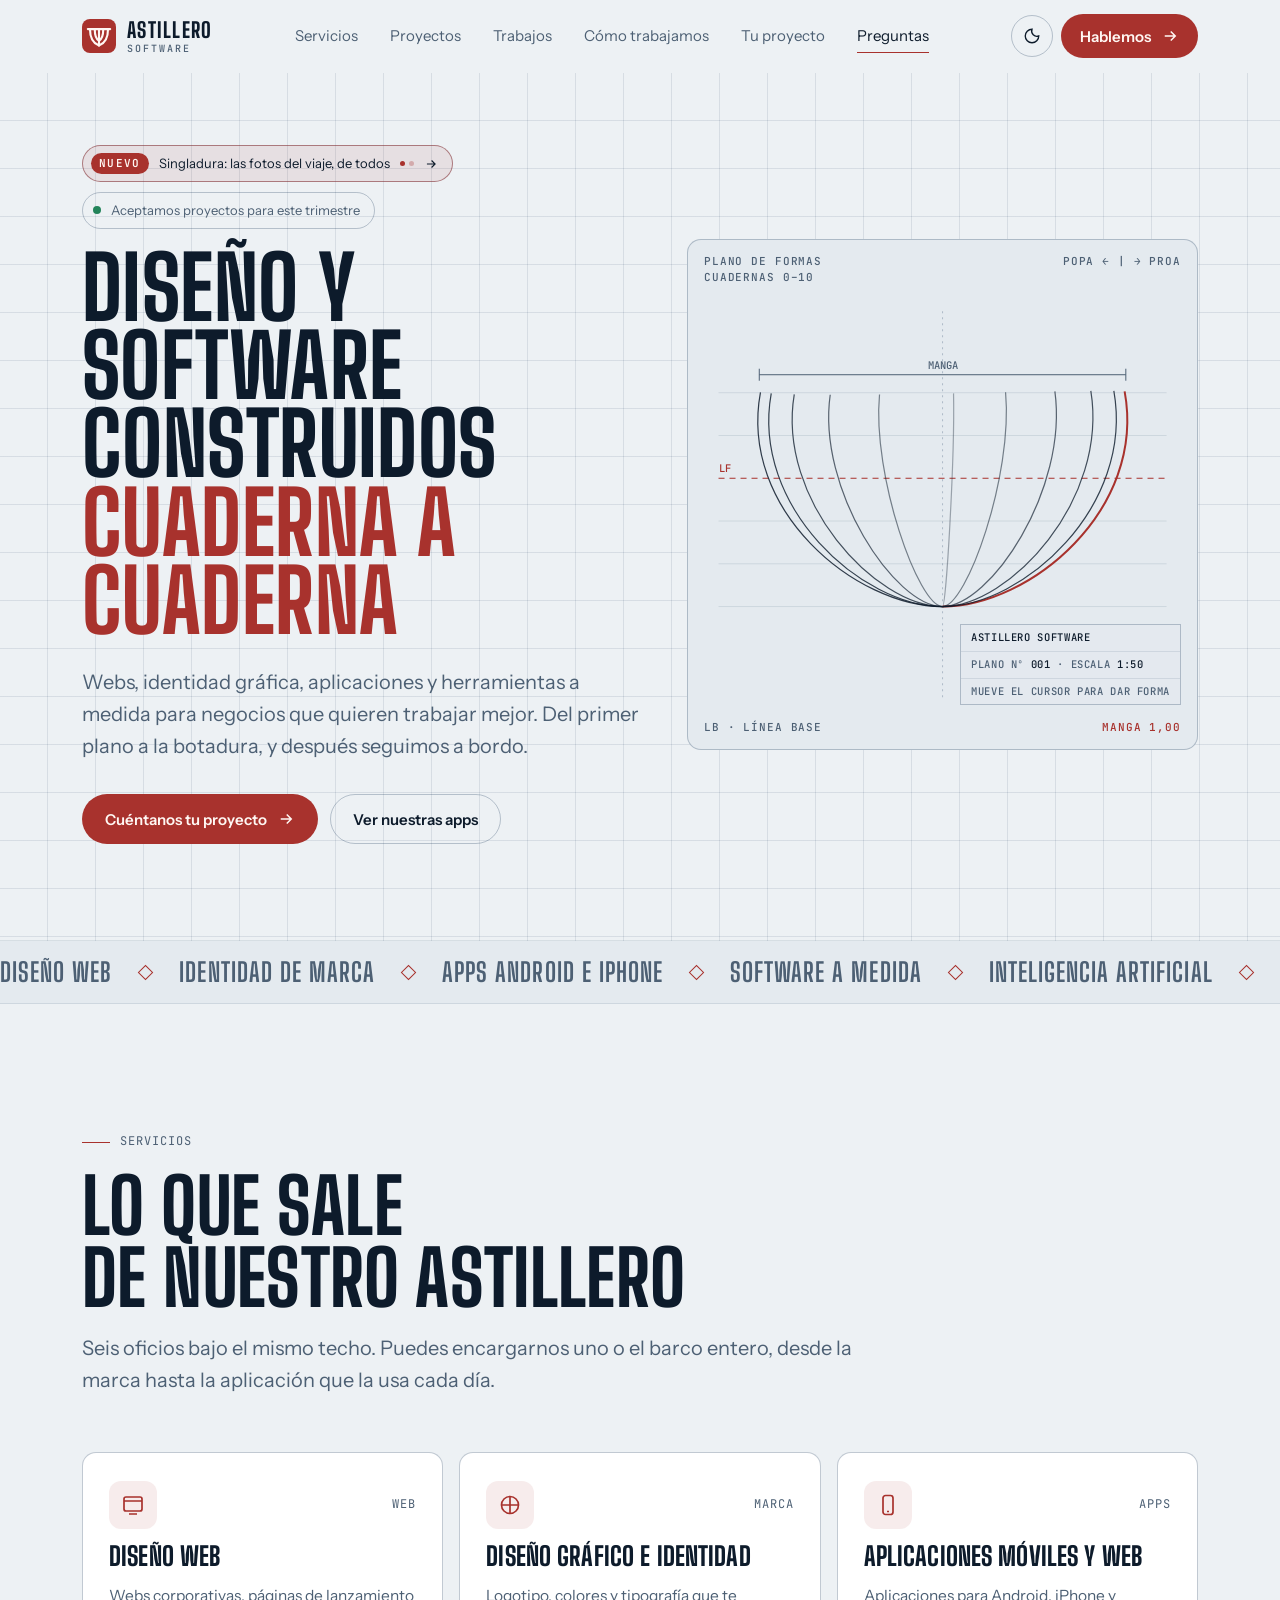
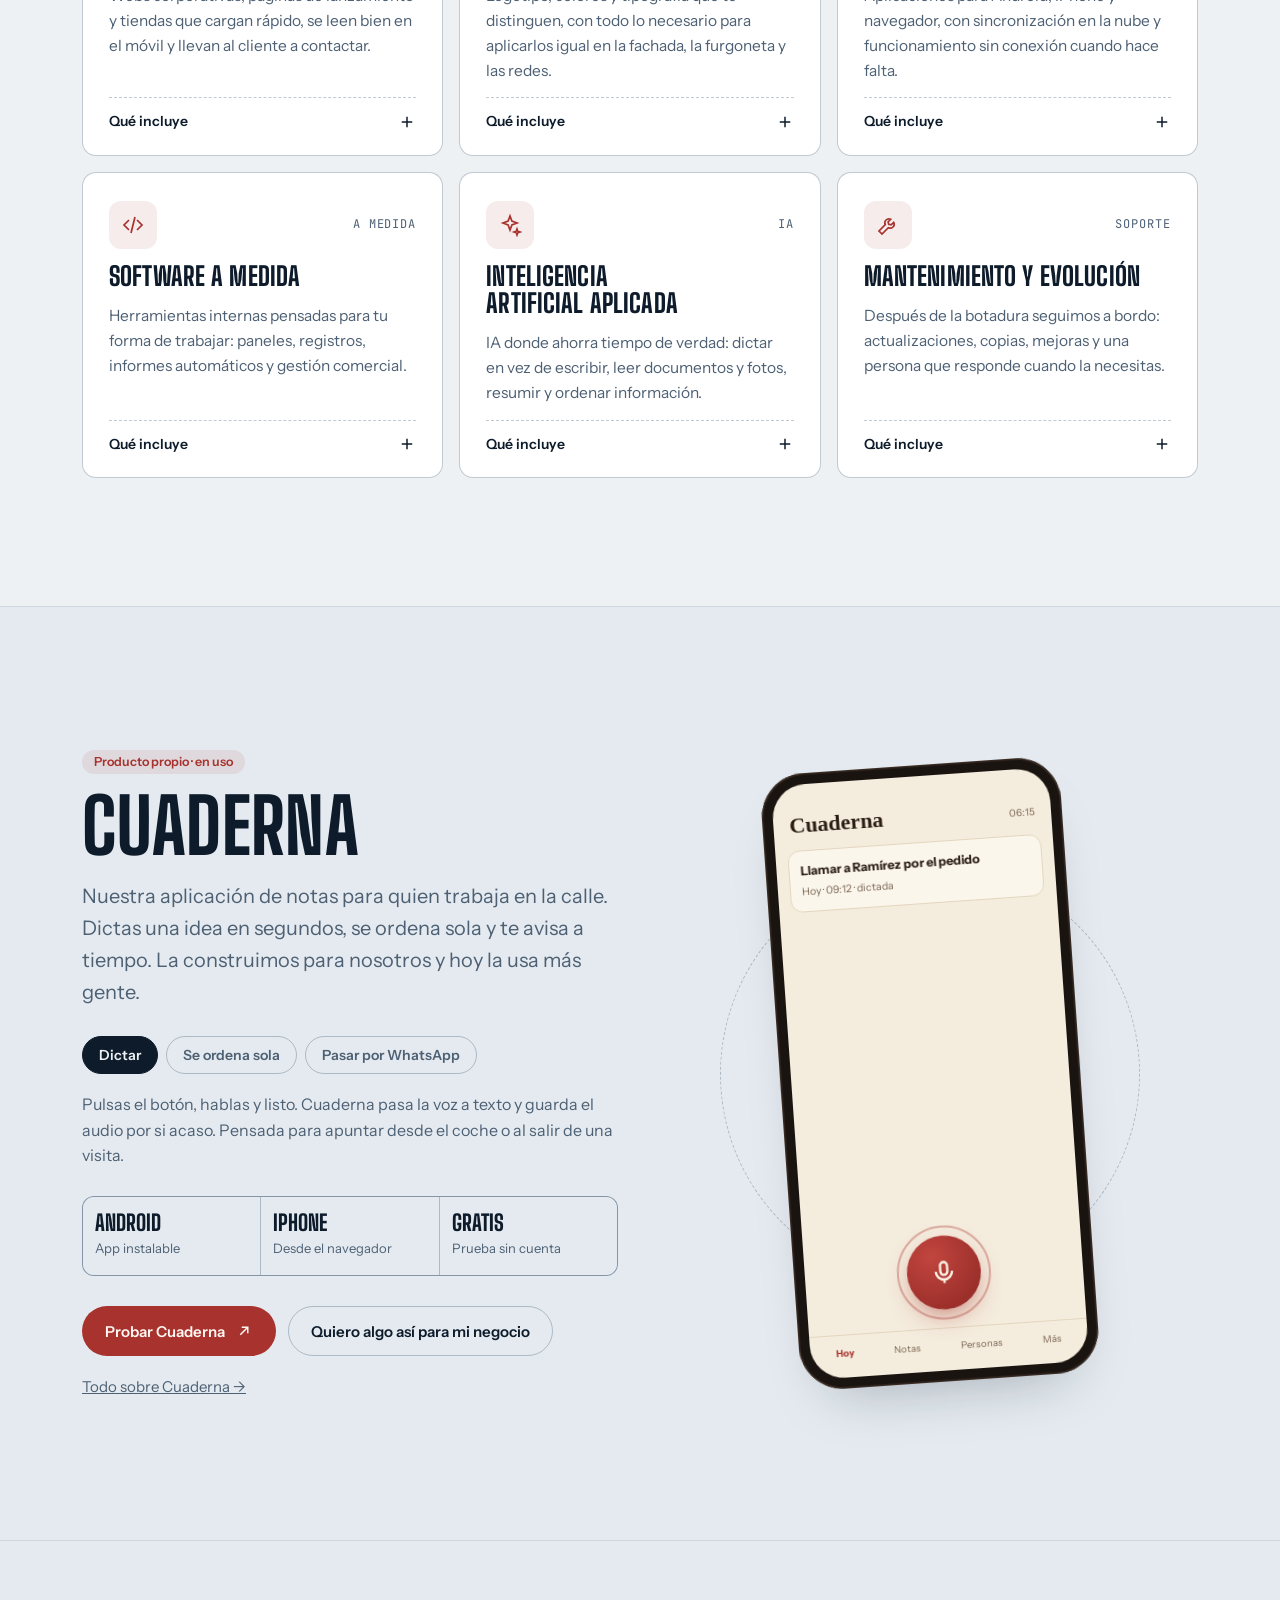
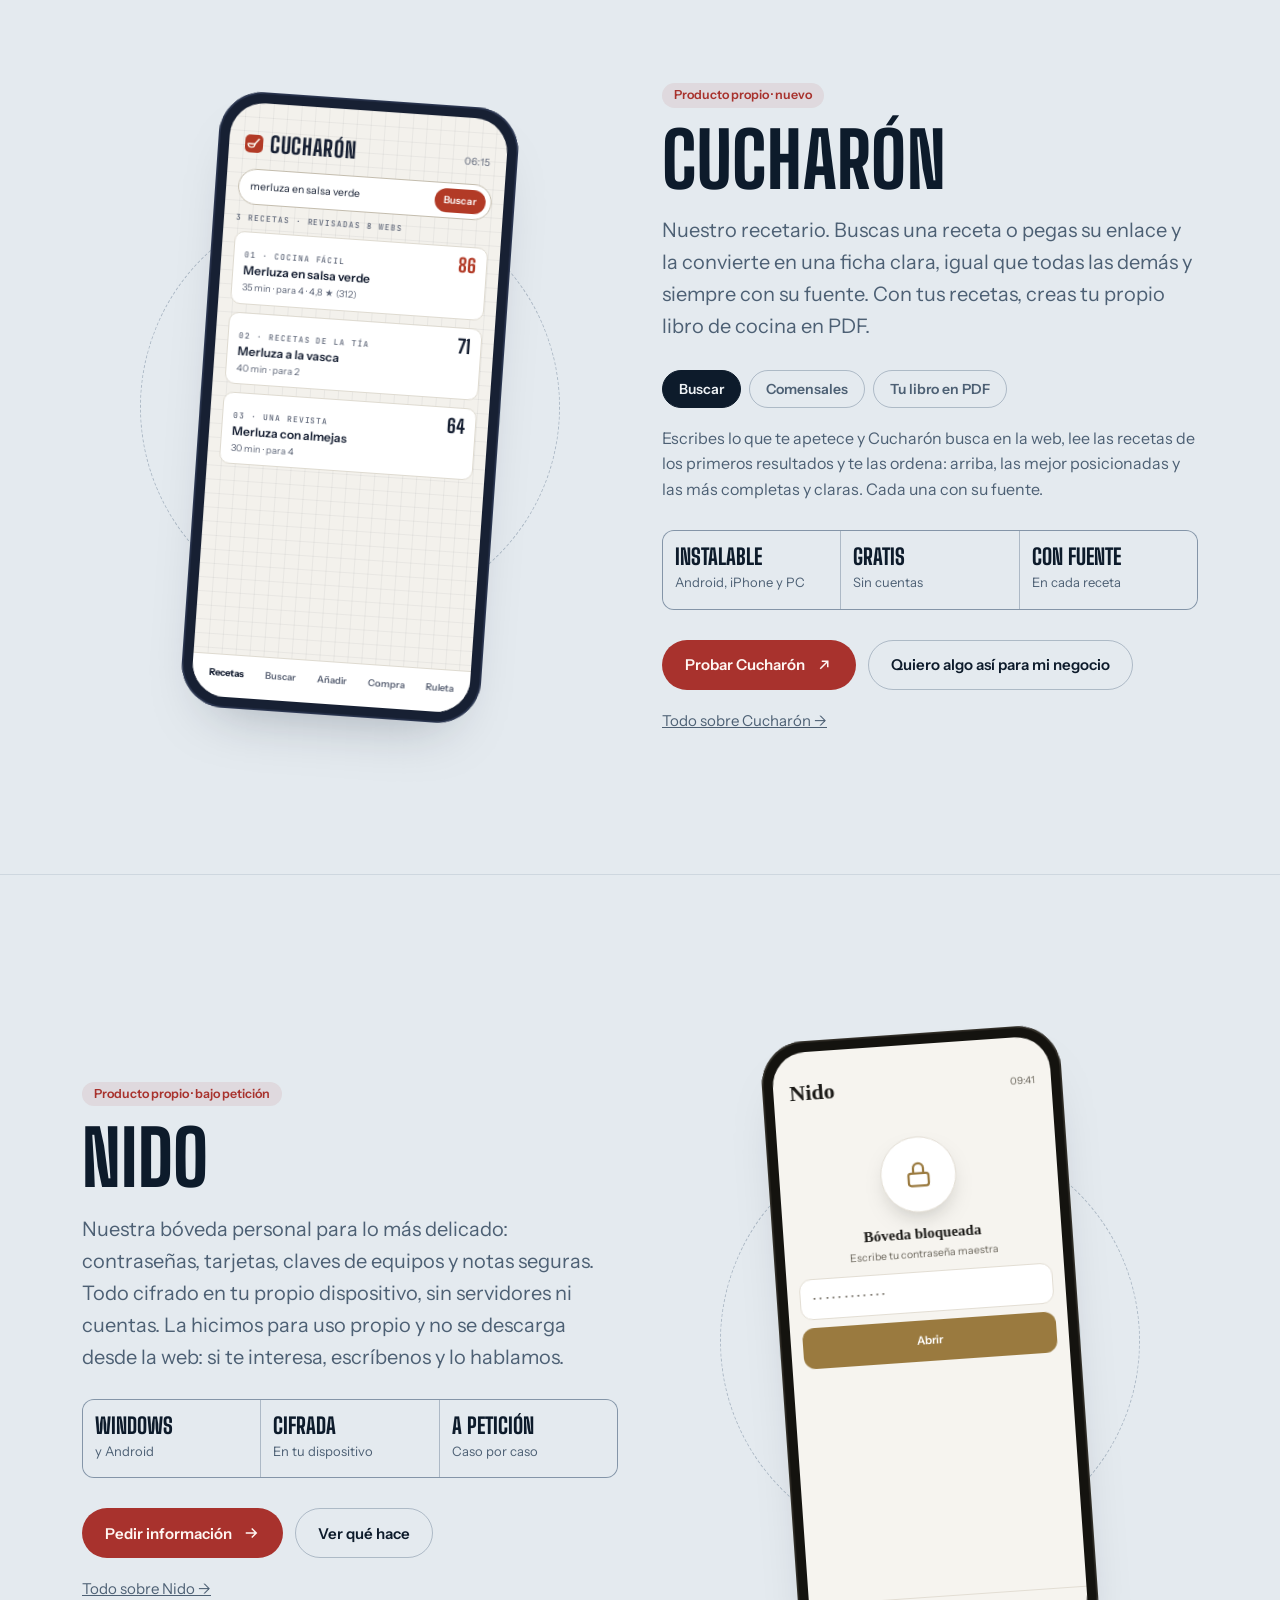
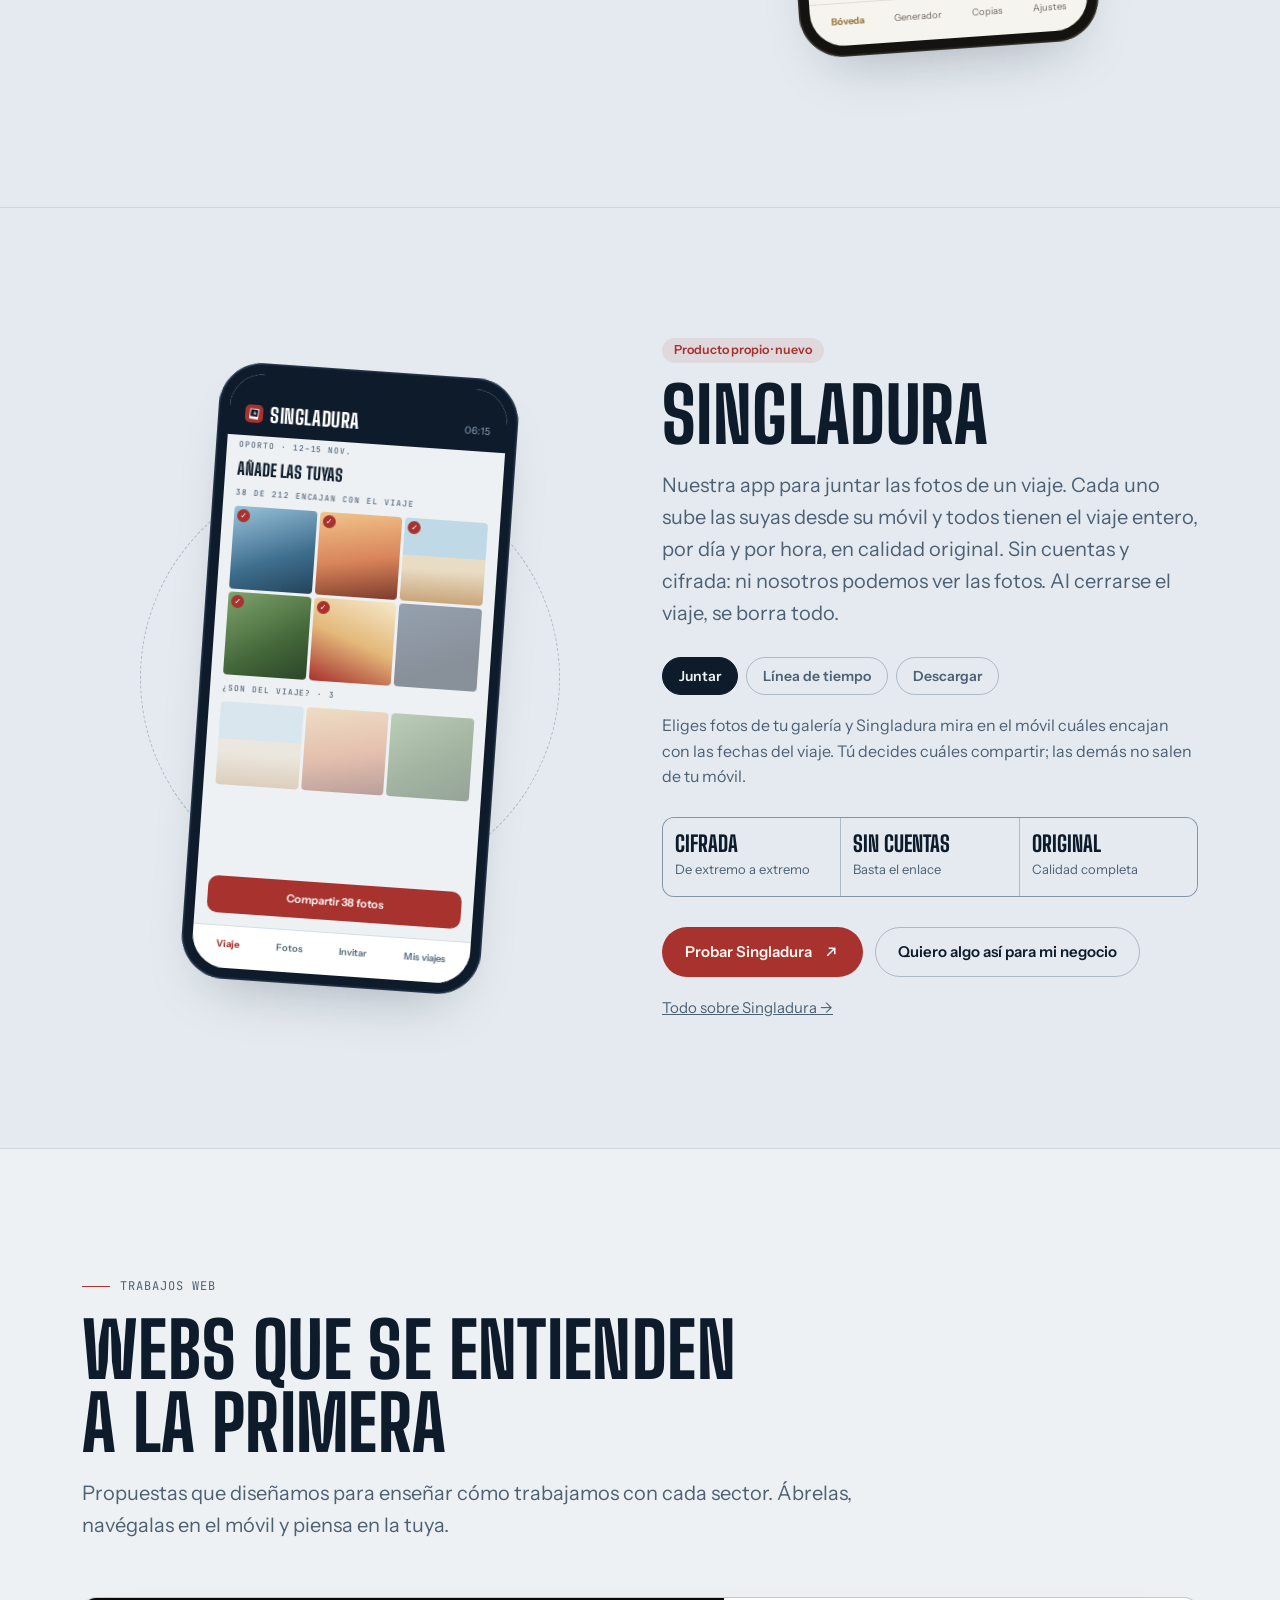
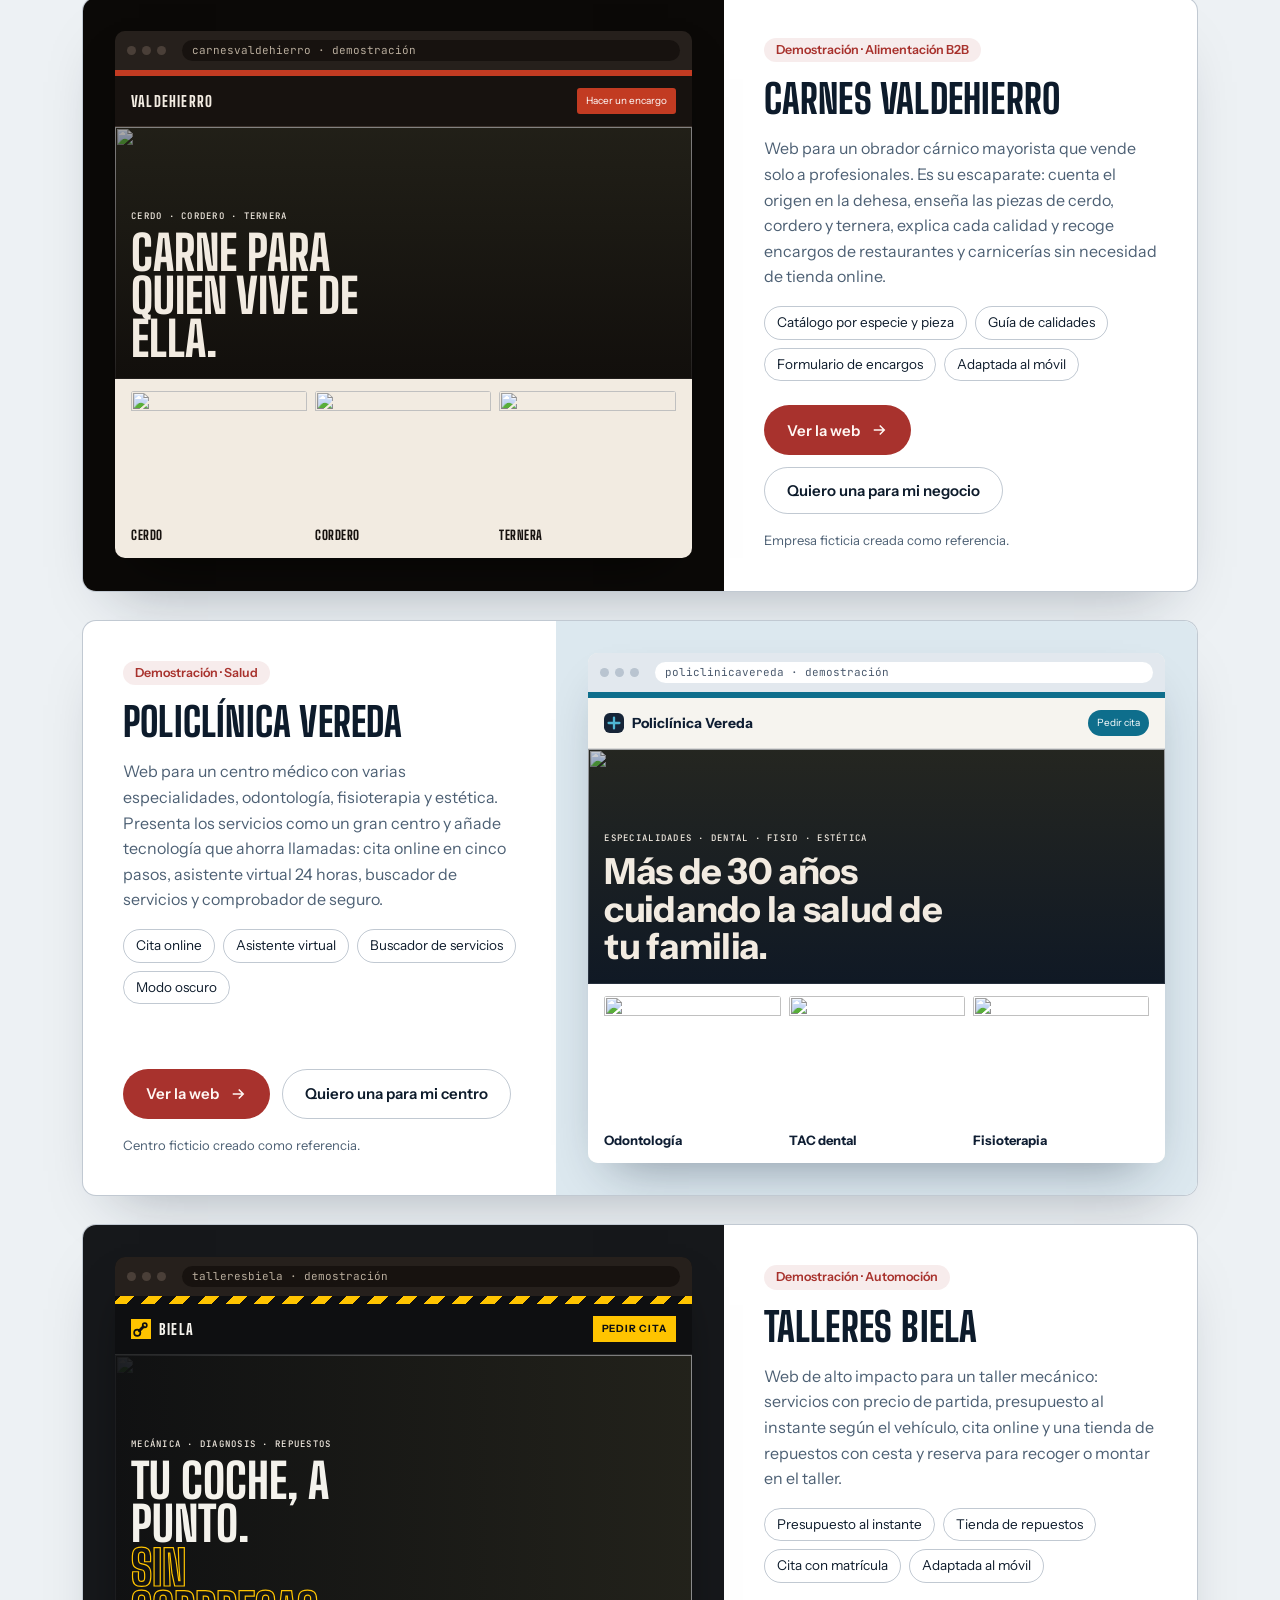
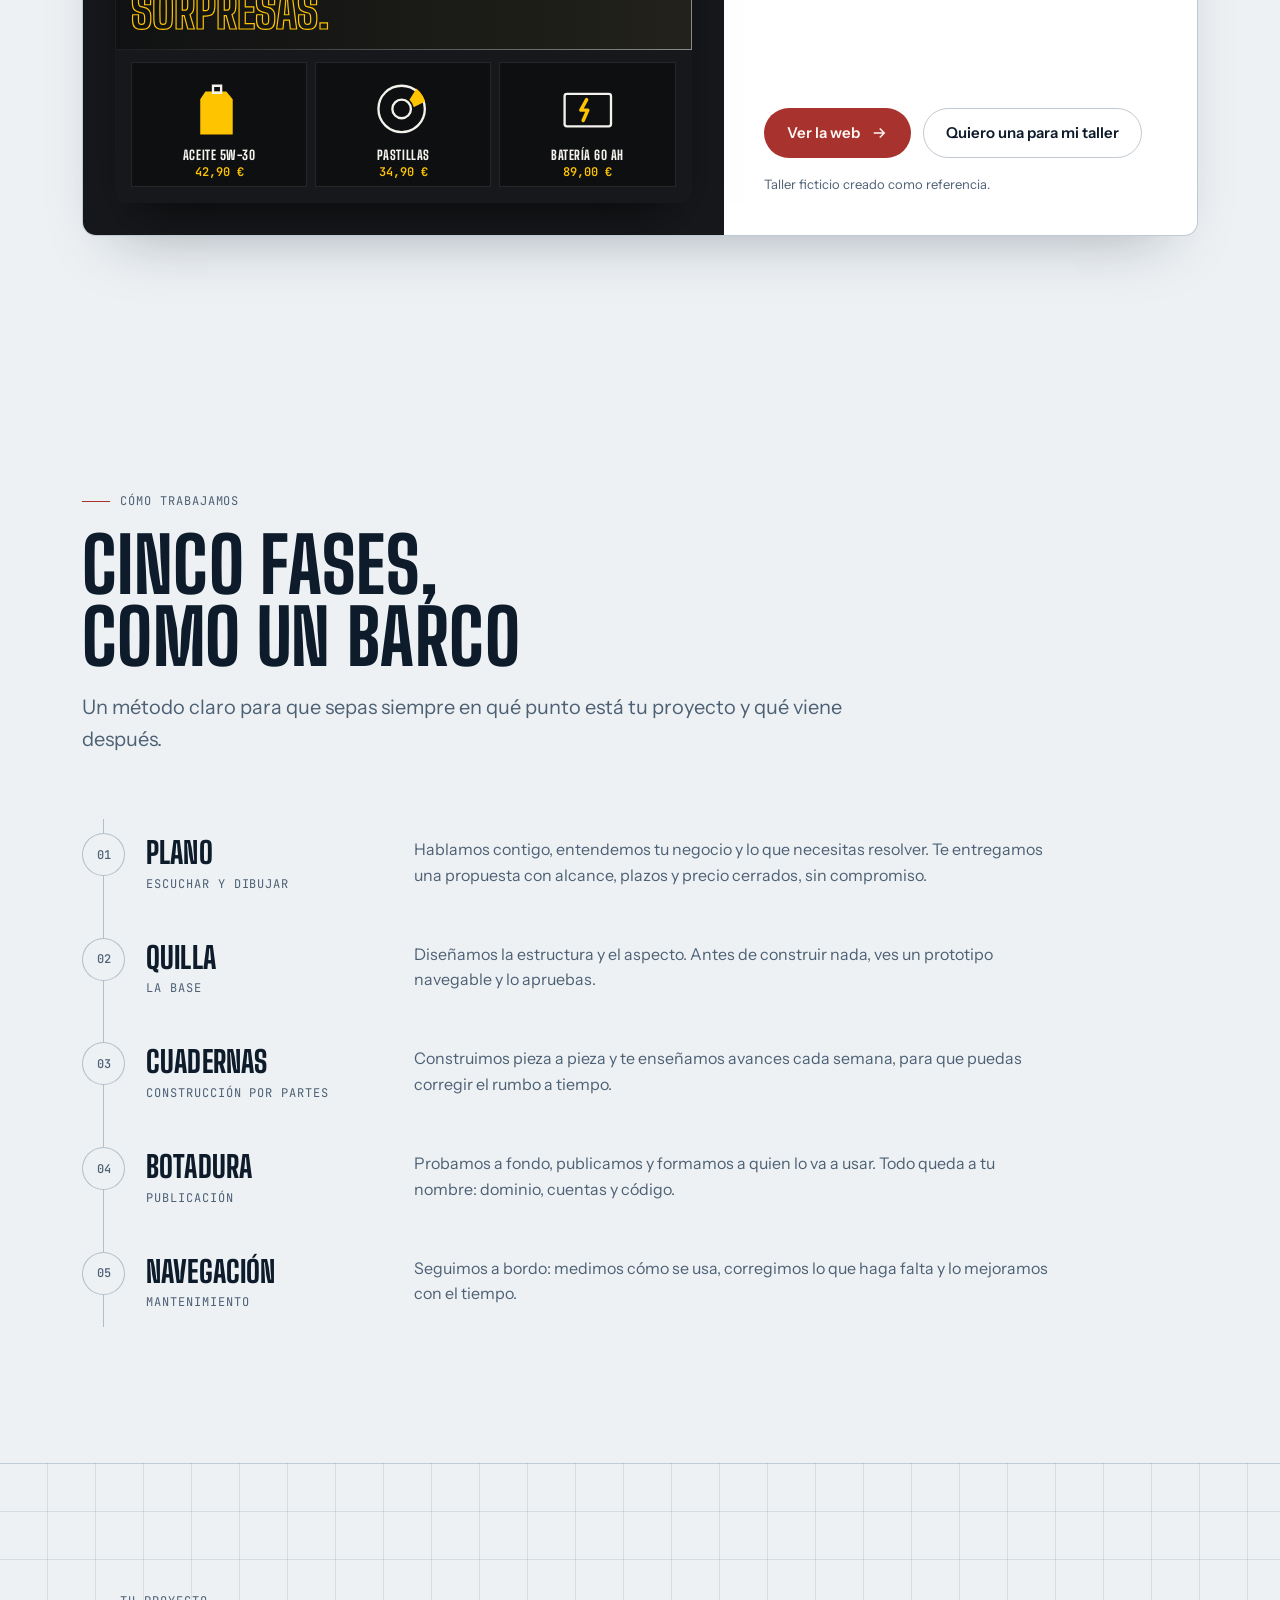
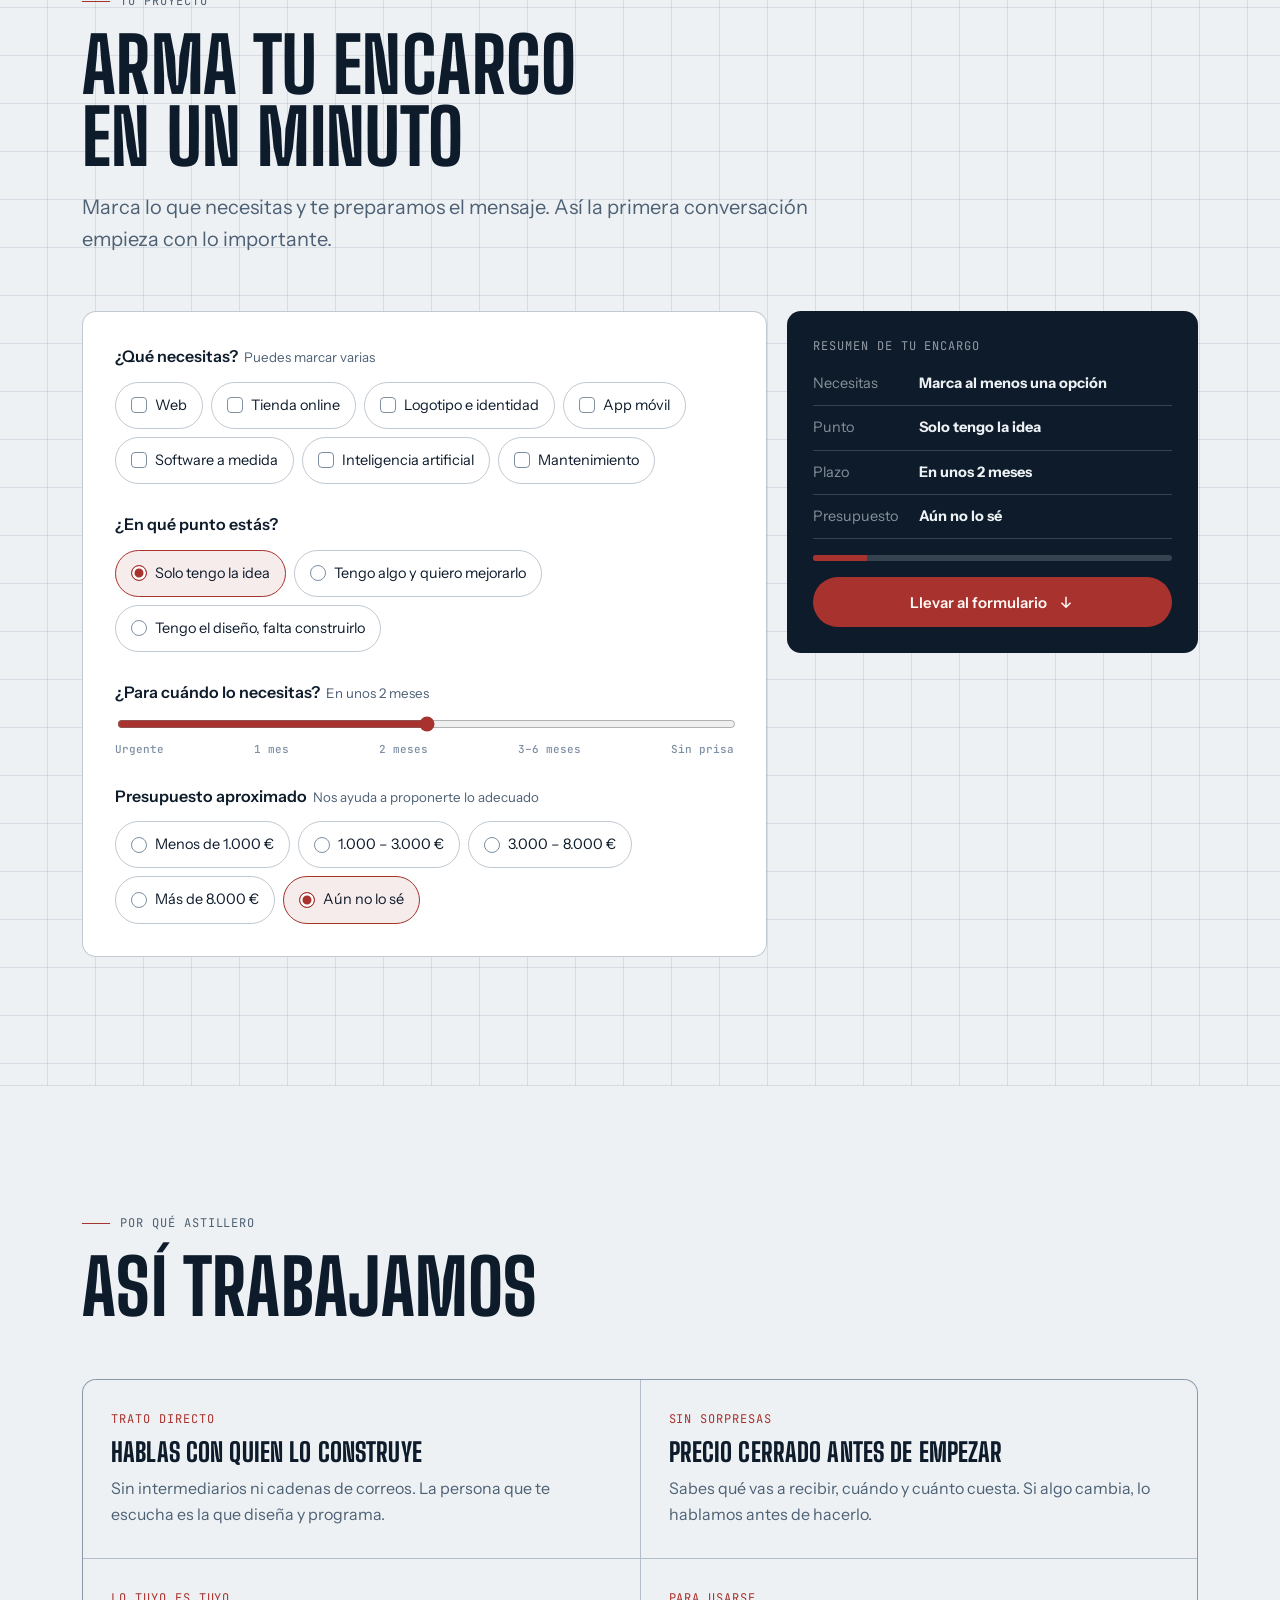
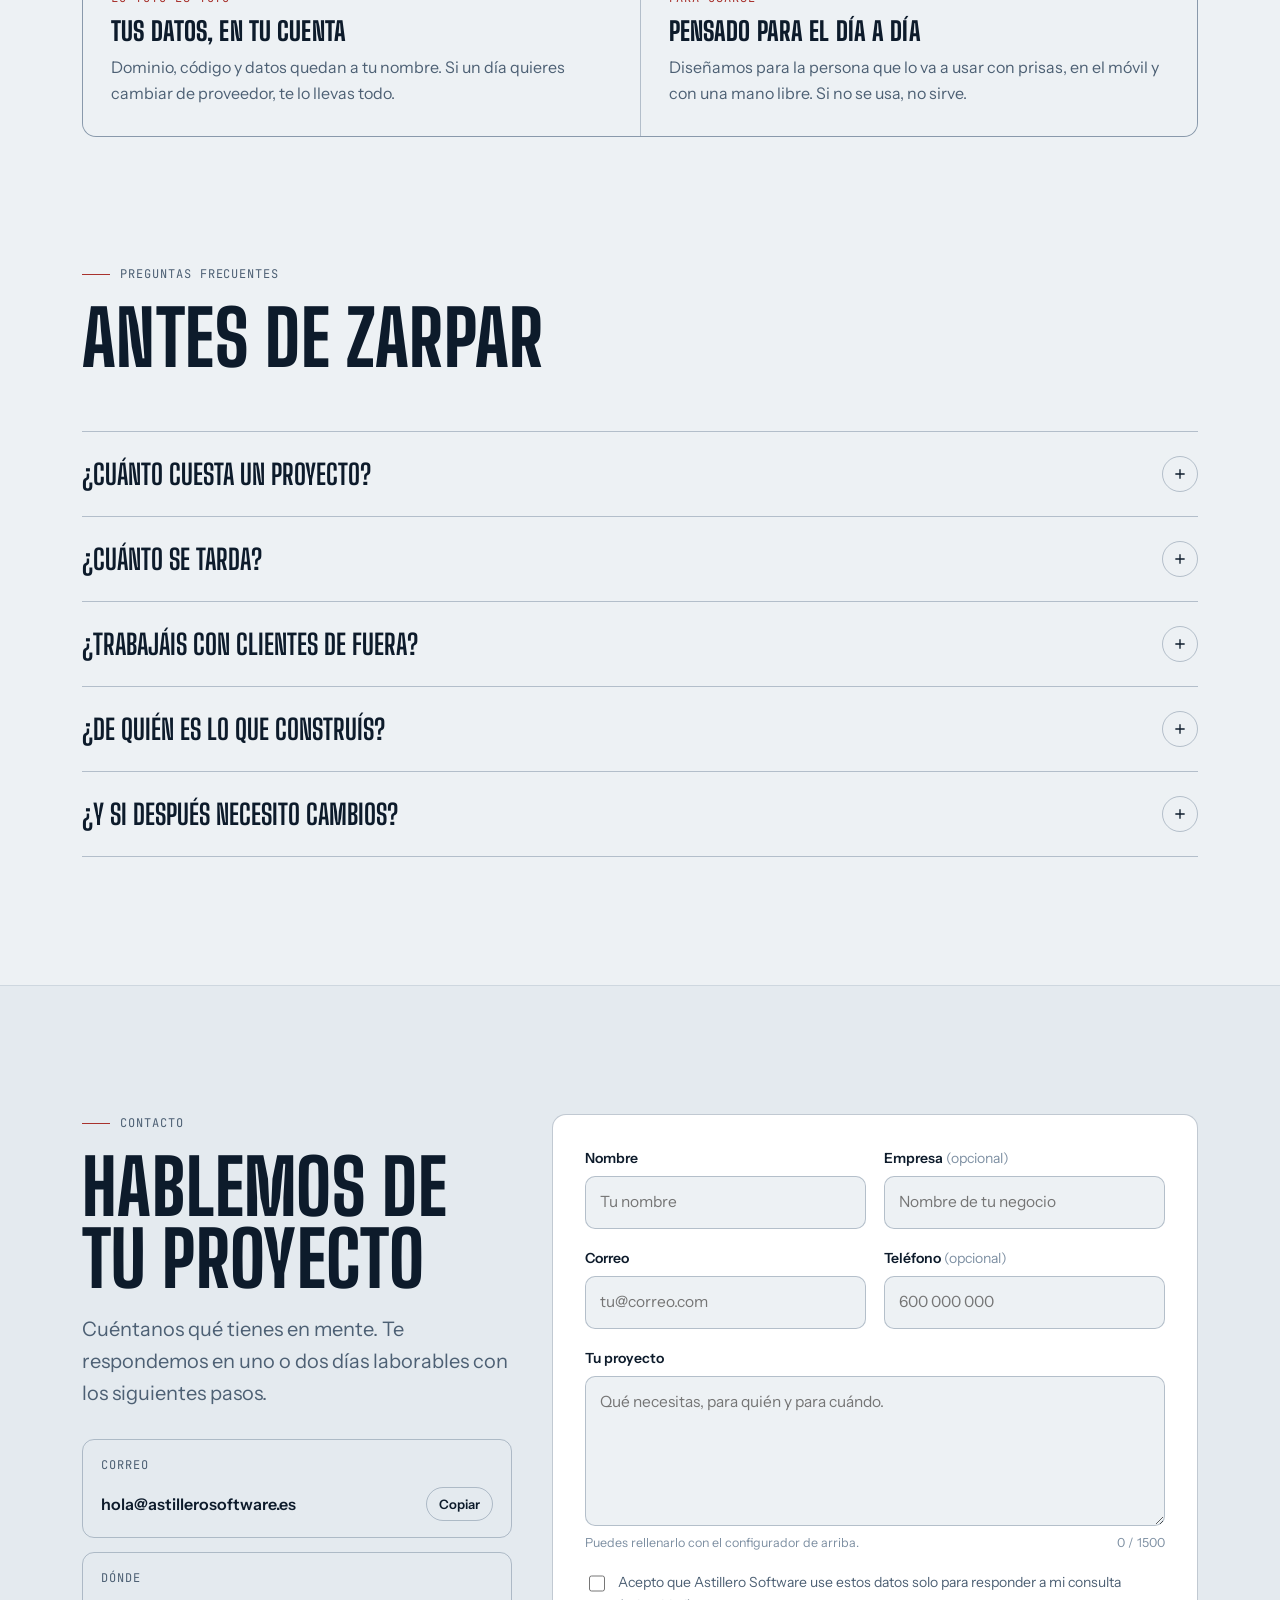
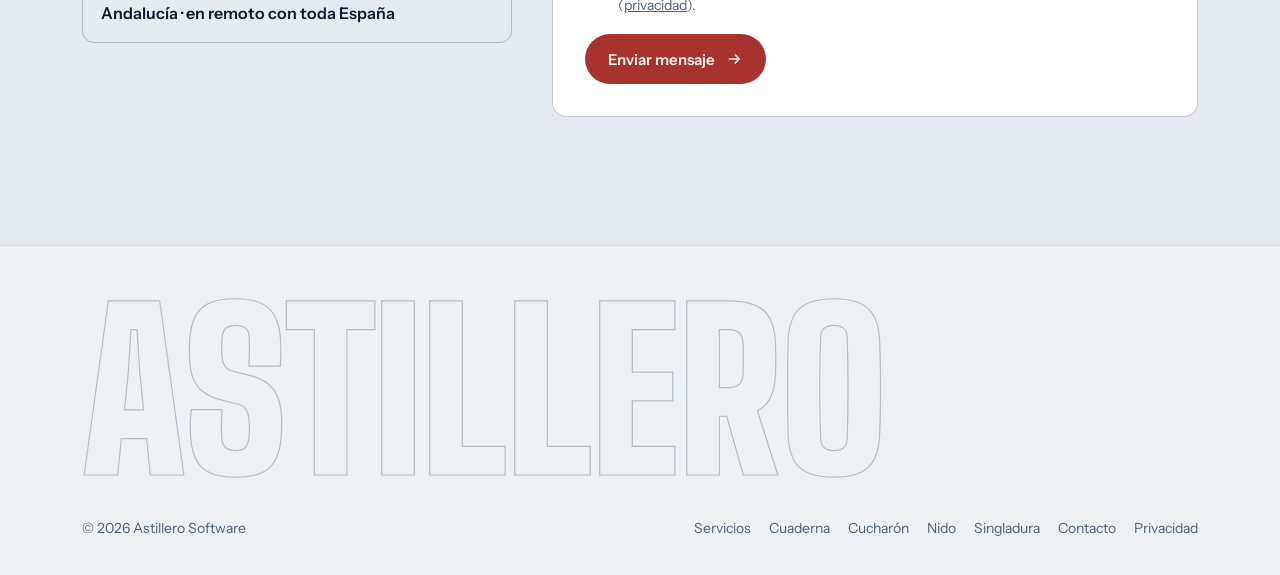
==== commit e332d041: "Singladura en la web: bloque en la portada y página propia - Cuarto producto en la portada, como Cuc" ====
--- a/index.html
+++ b/index.html
@@ -264,6 +264,37 @@
 .ni-abrir{background:#9A7A3F;color:#fff;border-radius:12px;padding:11px;text-align:center;font-weight:600;font-size:11.5px}
 .ni .p-nav{border-top-color:#E2DDD3;color:#6D685E}
 .ni .p-nav span.on{color:#9A7A3F}
+/* cuarto producto: Singladura (fotos del viaje), con sus colores: lacre, tinta y plano */
+.telefono.si{background:#0D1B2B;box-shadow:var(--shadow),inset 0 0 0 1.5px #24364B;transform:rotate(4deg)}
+.telefono.si:hover{transform:rotate(0)}
+.pantalla.si{background:#EDF1F4;color:#0D1B2B;font-family:"Instrument Sans",system-ui,sans-serif}
+.si .p-cab{background:#0D1B2B;color:#fff;padding-bottom:12px}
+.si .p-cab b{font:800 20px/1 var(--f-display);text-transform:uppercase;letter-spacing:.03em;display:flex;align-items:center;gap:7px}
+.si .p-cab b::before{content:"";width:18px;height:18px;border-radius:5px;flex:none;background:#A8322D url("data:image/svg+xml,%3Csvg xmlns='http://www.w3.org/2000/svg' viewBox='0 0 100 100'%3E%3Cg transform='rotate(5 50 51)'%3E%3Crect x='25' y='22' width='50' height='58' rx='3' fill='%23fff'/%3E%3Crect x='30' y='27' width='40' height='38' rx='1.5' fill='%230d1b2b'/%3E%3Cpath d='M51 33L51 53L62 53Z' fill='%23fff'/%3E%3Cpath d='M49 37L49 53L41 53Z' fill='%23e3563e'/%3E%3C/g%3E%3C/svg%3E") center/100% no-repeat}
+.si .p-cab span{color:#93A7BC}
+.si-et{font:500 8px/1.4 var(--f-mono);letter-spacing:.12em;text-transform:uppercase;color:#5A6B7D}
+.si-h{font:800 17px/1 var(--f-display);text-transform:uppercase;margin:2px 0}
+.si-mom{display:flex;justify-content:space-between;align-items:baseline;font-size:10px;color:#5A6B7D}
+.si-mom b{font:600 11px/1 var(--f-mono);color:#0D1B2B}
+.si-rej{display:grid;grid-template-columns:repeat(3,1fr);gap:3px}
+.si-t{position:relative;aspect-ratio:1;border-radius:4px;background:linear-gradient(160deg,#9BC3DB,#3E6E8E 60%,#24435A)}
+.si-t.b{background:linear-gradient(170deg,#F1C58B,#D9845A 55%,#7C3B2C)}
+.si-t.c{background:linear-gradient(180deg,#BFD9E6 0 45%,#E9DCC4 45% 60%,#C9A57A)}
+.si-t.d{background:linear-gradient(150deg,#7FA36B,#44683A 60%,#2C4527)}
+.si-t.e{background:linear-gradient(200deg,#F6E7C8,#E3B87A 50%,#A8322D)}
+.si-t.f{background:linear-gradient(160deg,#2B3F5C,#0D1B2B 70%)}
+.si-t i{position:absolute;right:3px;bottom:3px;width:13px;height:13px;border-radius:50%;font:700 7px/13px var(--f-body);font-style:normal;text-align:center;color:#fff;background:#A8322D;box-shadow:0 0 0 1.5px #fff}
+.si-t i.v{background:#2F7D6D}.si-t i.n{background:#C4862F}.si-t i.m{background:#4A5FA8}
+.si-t.ok::after{content:"✓";position:absolute;left:3px;top:3px;width:13px;height:13px;border-radius:50%;background:#A8322D;color:#fff;font-size:8px;line-height:13px;text-align:center}
+.si-t.no{opacity:.45}
+.si-btn{margin-top:auto;background:#A8322D;color:#fff;border-radius:10px;padding:10px;text-align:center;font-weight:600;font-size:11px}
+.si-zip{background:#fff;border:1px solid #D5DEE6;border-radius:10px;padding:8px 10px;display:flex;justify-content:space-between;align-items:center;font-size:10.5px}
+.si-zip small{display:block;color:#5A6B7D;font-size:9px}
+.si-zip em{font:600 9px var(--f-mono);font-style:normal;color:#2F7D6D}
+.si-cand{display:flex;gap:7px;align-items:flex-start;background:#fff;border:1px solid #D5DEE6;border-radius:10px;padding:8px 10px;font-size:9.5px;line-height:1.35}
+.si-cand svg{width:14px;height:14px;flex:none;color:#A8322D}
+.si .p-nav{border-top:1px solid #D5DEE6;background:#fff;color:#5A6B7D;font-weight:600}
+.si .p-nav span.on{color:#A8322D}
 /* trabajos web: referencias de clientes (demostraciones) */
 .trab-grid{display:grid;gap:28px}
 .trab{display:grid;gap:0;border:1px solid var(--line-strong);border-radius:var(--r);overflow:hidden;background:var(--surface);box-shadow:var(--shadow)}
@@ -704,6 +735,42 @@
               <div class="ni-abrir">Abrir</div>
             </div>
             <div class="p-nav"><span class="on">Bóveda</span><span>Generador</span><span>Copias</span><span>Ajustes</span></div>
+          </div>
+        </div>
+      </div>
+    </div>
+  </section>
+
+  <!-- CUARTO PRODUCTO: SINGLADURA (fotos del viaje) -->
+  <section class="proy proy-b plano" id="singladura" data-novedad="2026-11-08" data-novedad-txt="Singladura: las fotos del viaje, de todos">
+    <div class="wrap proy-grid">
+      <div class="rev">
+        <span class="etq">Producto propio · nuevo</span>
+        <h2>Singladura</h2>
+        <p class="lead">Nuestra app para juntar las fotos de un viaje. Cada uno sube las suyas desde su móvil y todos tienen el viaje entero, por día y por hora, en calidad original. Sin cuentas y cifrada: ni nosotros podemos ver las fotos. Al cerrarse el viaje, se borra todo.</p>
+        <div class="pestanas" role="tablist" aria-label="Funciones de Singladura">
+          <button role="tab" aria-selected="true" data-s="juntar" id="s-juntar">Juntar</button>
+          <button role="tab" aria-selected="false" data-s="linea" id="s-linea">Línea de tiempo</button>
+          <button role="tab" aria-selected="false" data-s="descargar" id="s-descargar">Descargar</button>
+        </div>
+        <p class="pest-txt" id="siTxt" aria-live="polite"></p>
+        <div class="datos">
+          <div><b>Cifrada</b><span>De extremo a extremo</span></div>
+          <div><b>Sin cuentas</b><span>Basta el enlace</span></div>
+          <div><b>Original</b><span>Calidad completa</span></div>
+        </div>
+        <div class="ctas">
+          <a class="btn btn-1 iman" href="https://singladura.astillerosoftware.es/" target="_blank" rel="noopener">Probar Singladura <svg viewBox="0 0 24 24" fill="none" stroke="currentColor" stroke-width="2"><path d="M7 17L17 7M9 7h8v8"/></svg></a>
+          <a class="btn btn-2" href="#contacto">Quiero algo así para mi negocio</a>
+        </div>
+        <p style="margin-top:18px"><a href="/singladura/" style="color:var(--muted);font-size:15px">Todo sobre Singladura →</a></p>
+      </div>
+      <div class="escena rev">
+        <div class="telefono si" aria-hidden="true">
+          <div class="pantalla si">
+            <div class="p-cab"><b>Singladura</b><span id="siHora">09:41</span></div>
+            <div class="p-vista" id="siVista"></div>
+            <div class="p-nav"><span class="on">Viaje</span><span>Fotos</span><span>Invitar</span><span>Mis viajes</span></div>
           </div>
         </div>
       </div>
@@ -963,6 +1030,7 @@
         <a href="/cuaderna/">Cuaderna</a>
         <a href="/cucharon/">Cucharón</a>
         <a href="/nido/">Nido</a>
+        <a href="/singladura/">Singladura</a>
         <a href="#contacto">Contacto</a>
         <a href="privacidad.html">Privacidad</a>
       </nav>
@@ -1194,6 +1262,26 @@
   if (!reducido) setInterval(() => { if (cuParado || document.hidden) return; cuIdx = (cuIdx + 1) % 3; cuMostrar(["buscar", "comensales", "libro"][cuIdx]); }, 6000);
   const cuHora = () => { $("#cuHora").textContent = new Date().toLocaleTimeString("es-ES", {hour: "2-digit", minute: "2-digit"}); }; cuHora(); setInterval(cuHora, 30000);
 
+  /* ---------- Singladura: pestañas que cambian la pantalla ---------- */
+  const siTextos = {
+    juntar: "Eliges fotos de tu galería y Singladura mira en el móvil cuáles encajan con las fechas del viaje. Tú decides cuáles compartir; las demás no salen de tu móvil.",
+    linea: "Las fotos de todos, juntas por día y por momentos, con la inicial de quien la hizo. Puedes ver solo las de una persona y abrir cada una a pantalla completa.",
+    descargar: "Te llevas el viaje entero en calidad original, en un ZIP con las fotos ordenadas por fecha y autor. Al llegar la fecha de cierre se borra todo, también las fotos."
+  };
+  const siT = (c, i = "", ok = "") => `<div class="si-t ${c} ${ok}">${i}</div>`;
+  const siPantallas = {
+    juntar: `<span class="si-et">Oporto · 12–15 nov.</span><b class="si-h">Añade las tuyas</b><span class="si-et">38 de 212 encajan con el viaje</span><div class="si-rej">${siT("", "", "ok")}${siT("b", "", "ok")}${siT("c", "", "ok")}${siT("d", "", "ok")}${siT("e", "", "ok")}${siT("f", "", "no")}</div><span class="si-et">¿Son del viaje? · 3</span><div class="si-rej">${siT("c", "", "no")}${siT("b", "", "no")}${siT("d", "", "no")}</div><div class="si-btn">Compartir 38 fotos</div>`,
+    linea: `<span class="si-et">Oporto · 4 personas · 214 fotos</span><b class="si-h">Sábado 12 nov.</b><div class="si-mom"><b>11:40</b><span>6 fotos</span></div><div class="si-rej">${siT("", "<i>L</i>")}${siT("c", "<i class='v'>A</i>")}${siT("b", "<i class='n'>T</i>")}${siT("d", "<i>L</i>")}${siT("", "<i class='m'>M</i>")}${siT("c", "<i class='v'>A</i>")}</div><div class="si-mom"><b>20:15</b><span>3 fotos</span></div><div class="si-rej">${siT("e", "<i class='n'>T</i>")}${siT("f", "<i>L</i>")}${siT("b", "<i class='m'>M</i>")}</div>`,
+    descargar: `<span class="si-et">Oporto · 214 fotos · 484 MB</span><b class="si-h">Descargar el viaje</b><div class="si-zip"><div>Oporto (1 de 2).zip<small>132 fotos · 300 MB</small></div><em>LISTO</em></div><div class="si-zip"><div>Oporto (2 de 2).zip<small>82 fotos · 184 MB</small></div><em>64 %</em></div><div class="si-cand"><svg viewBox="0 0 24 24" fill="none" stroke="currentColor" stroke-width="2"><rect x="4" y="10" width="16" height="11" rx="2.5"/><path d="M8 10V7a4 4 0 0 1 8 0v3"/></svg><span><b>Cifradas en tu móvil.</b> Ni nosotros podemos verlas. Abierto hasta el 14 de enero.</span></div><div class="si-btn">Descargar el viaje completo</div>`
+  };
+  const siPest = $$("#singladura .pestanas button");
+  const siMostrar = clave => { siPest.forEach(b => b.setAttribute("aria-selected", b.dataset.s === clave)); $("#siTxt").textContent = siTextos[clave]; $("#siVista").innerHTML = siPantallas[clave]; };
+  let siIdx = 0, siParado = false;
+  siPest.forEach(b => b.onclick = () => { siMostrar(b.dataset.s); siParado = true; });
+  siMostrar("juntar");
+  if (!reducido) setInterval(() => { if (siParado || document.hidden) return; siIdx = (siIdx + 1) % 3; siMostrar(["juntar", "linea", "descargar"][siIdx]); }, 6000);
+  const siHora = () => { $("#siHora").textContent = new Date().toLocaleTimeString("es-ES", {hour: "2-digit", minute: "2-digit"}); }; siHora(); setInterval(siHora, 30000);
+
   /* ---------- método: línea de avance ---------- */
   const proceso = $("#proceso"), pasos = $$(".paso"), linea = $("#avance");
   function avanceProceso(){
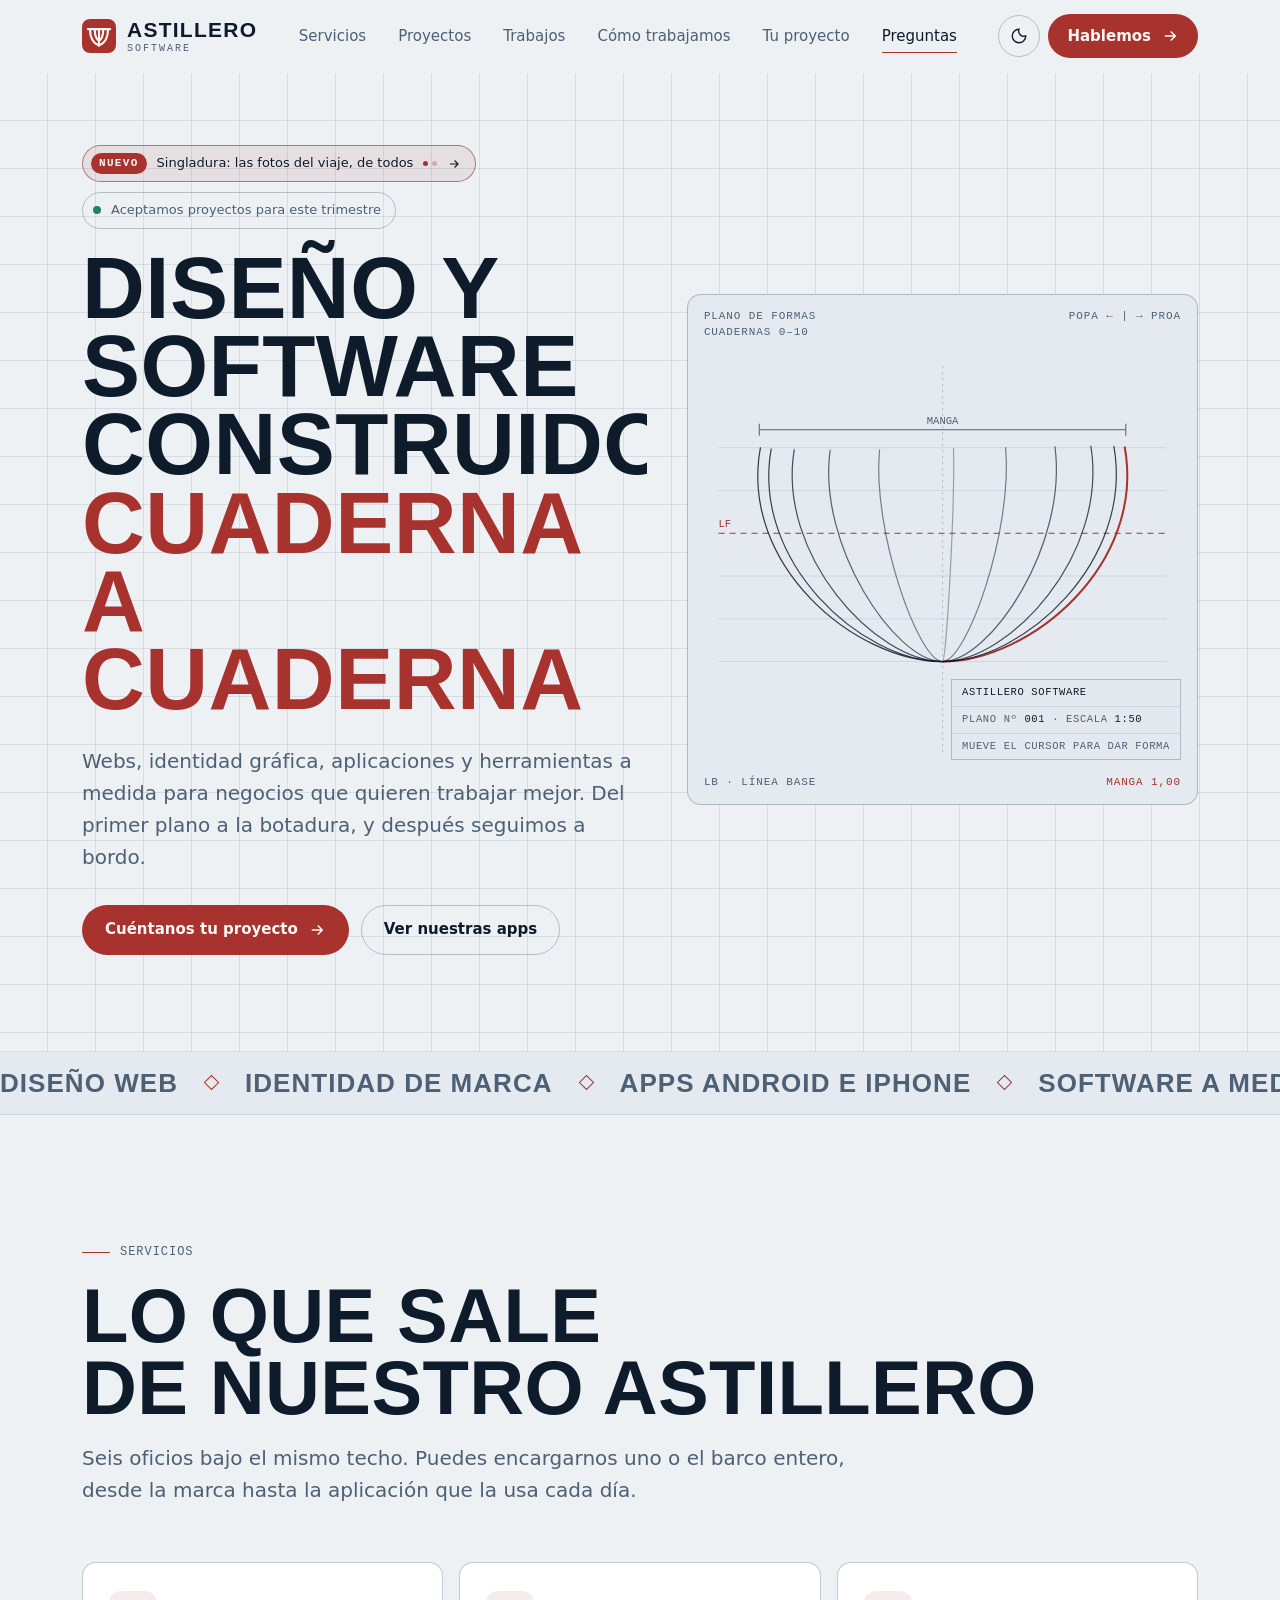
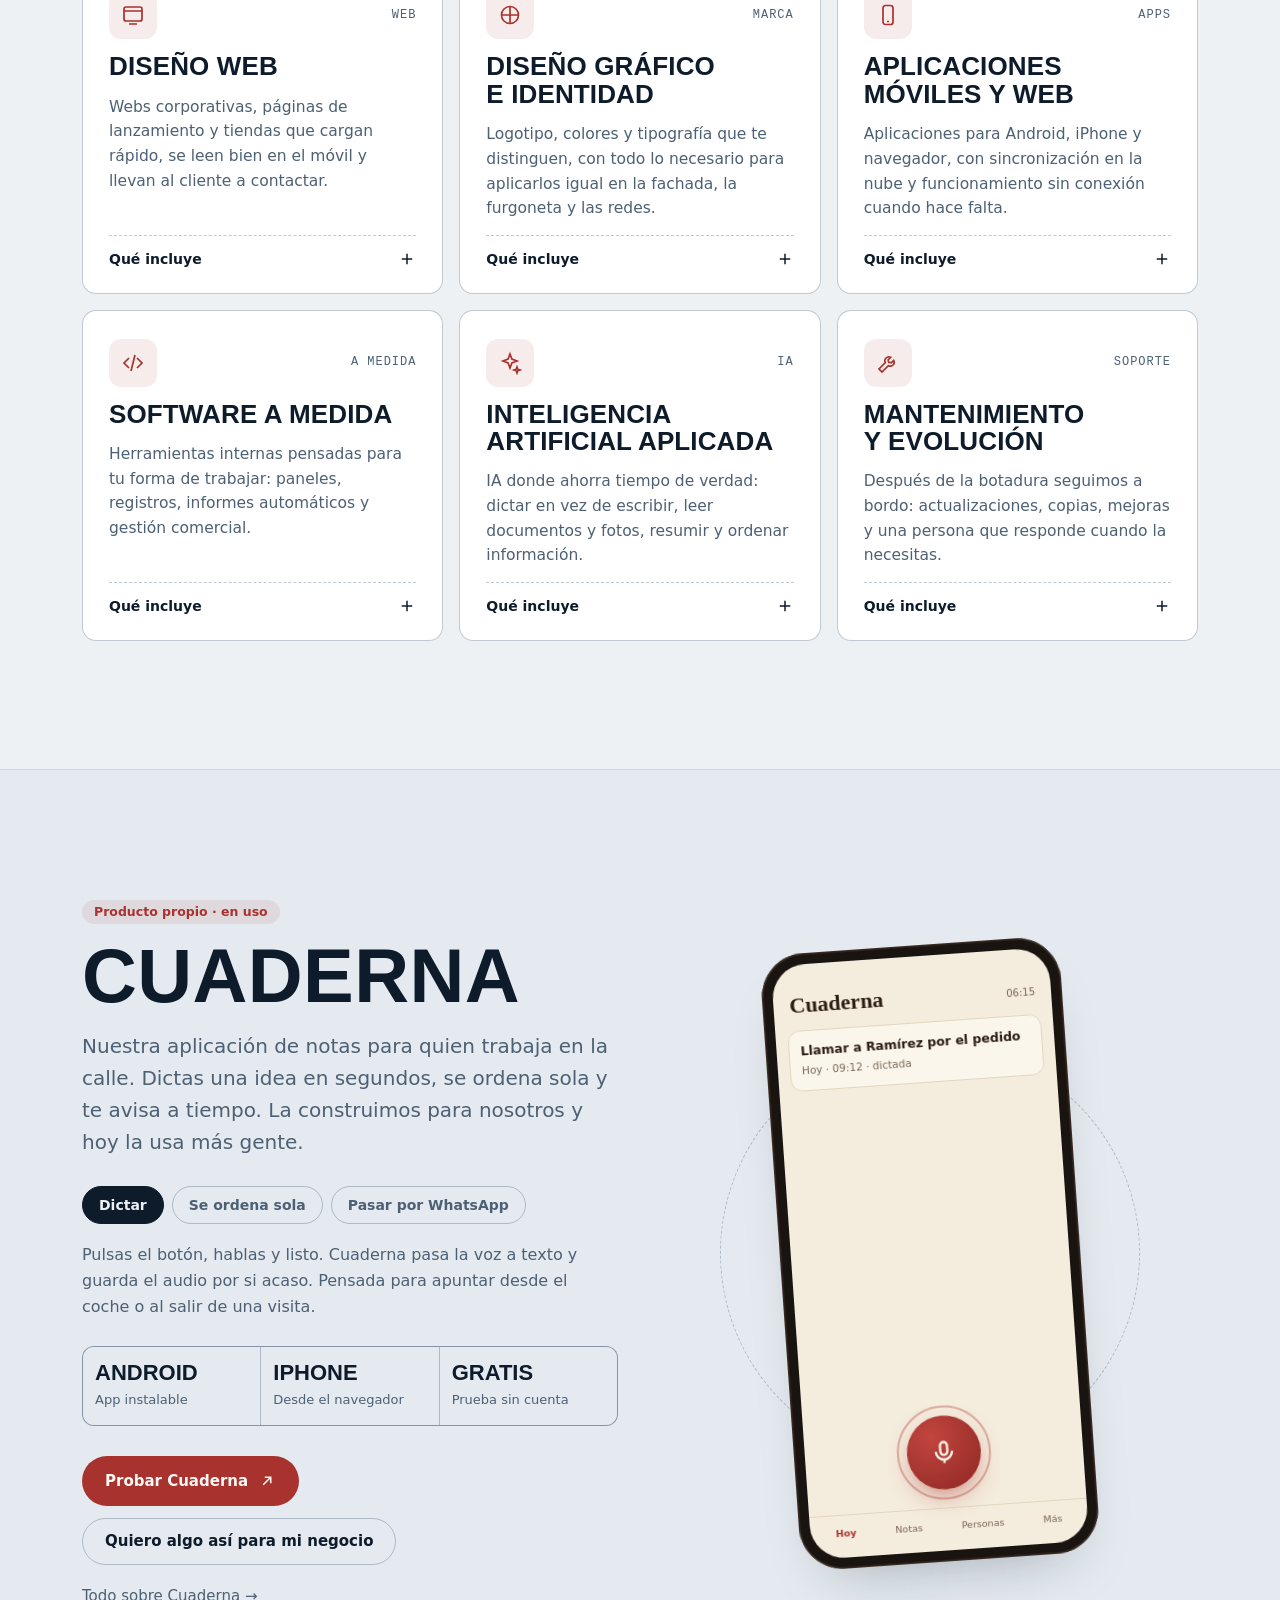
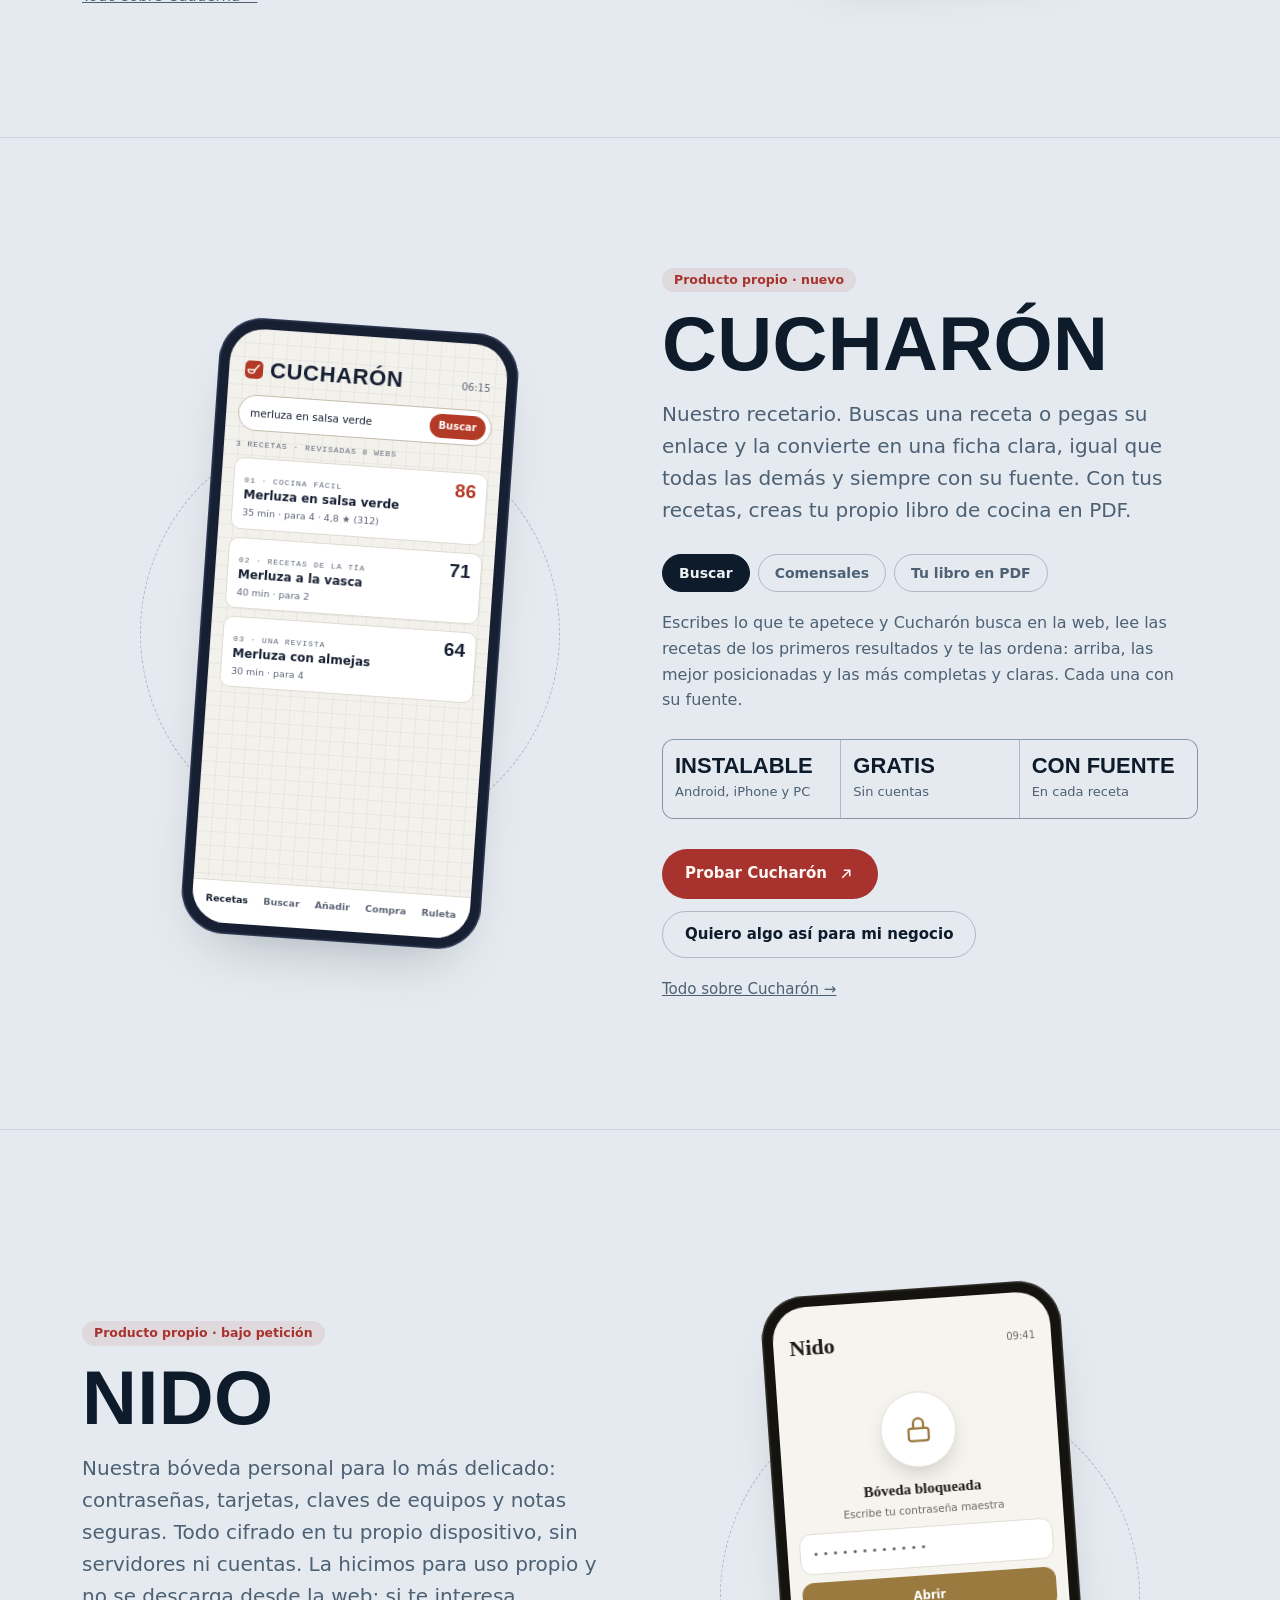
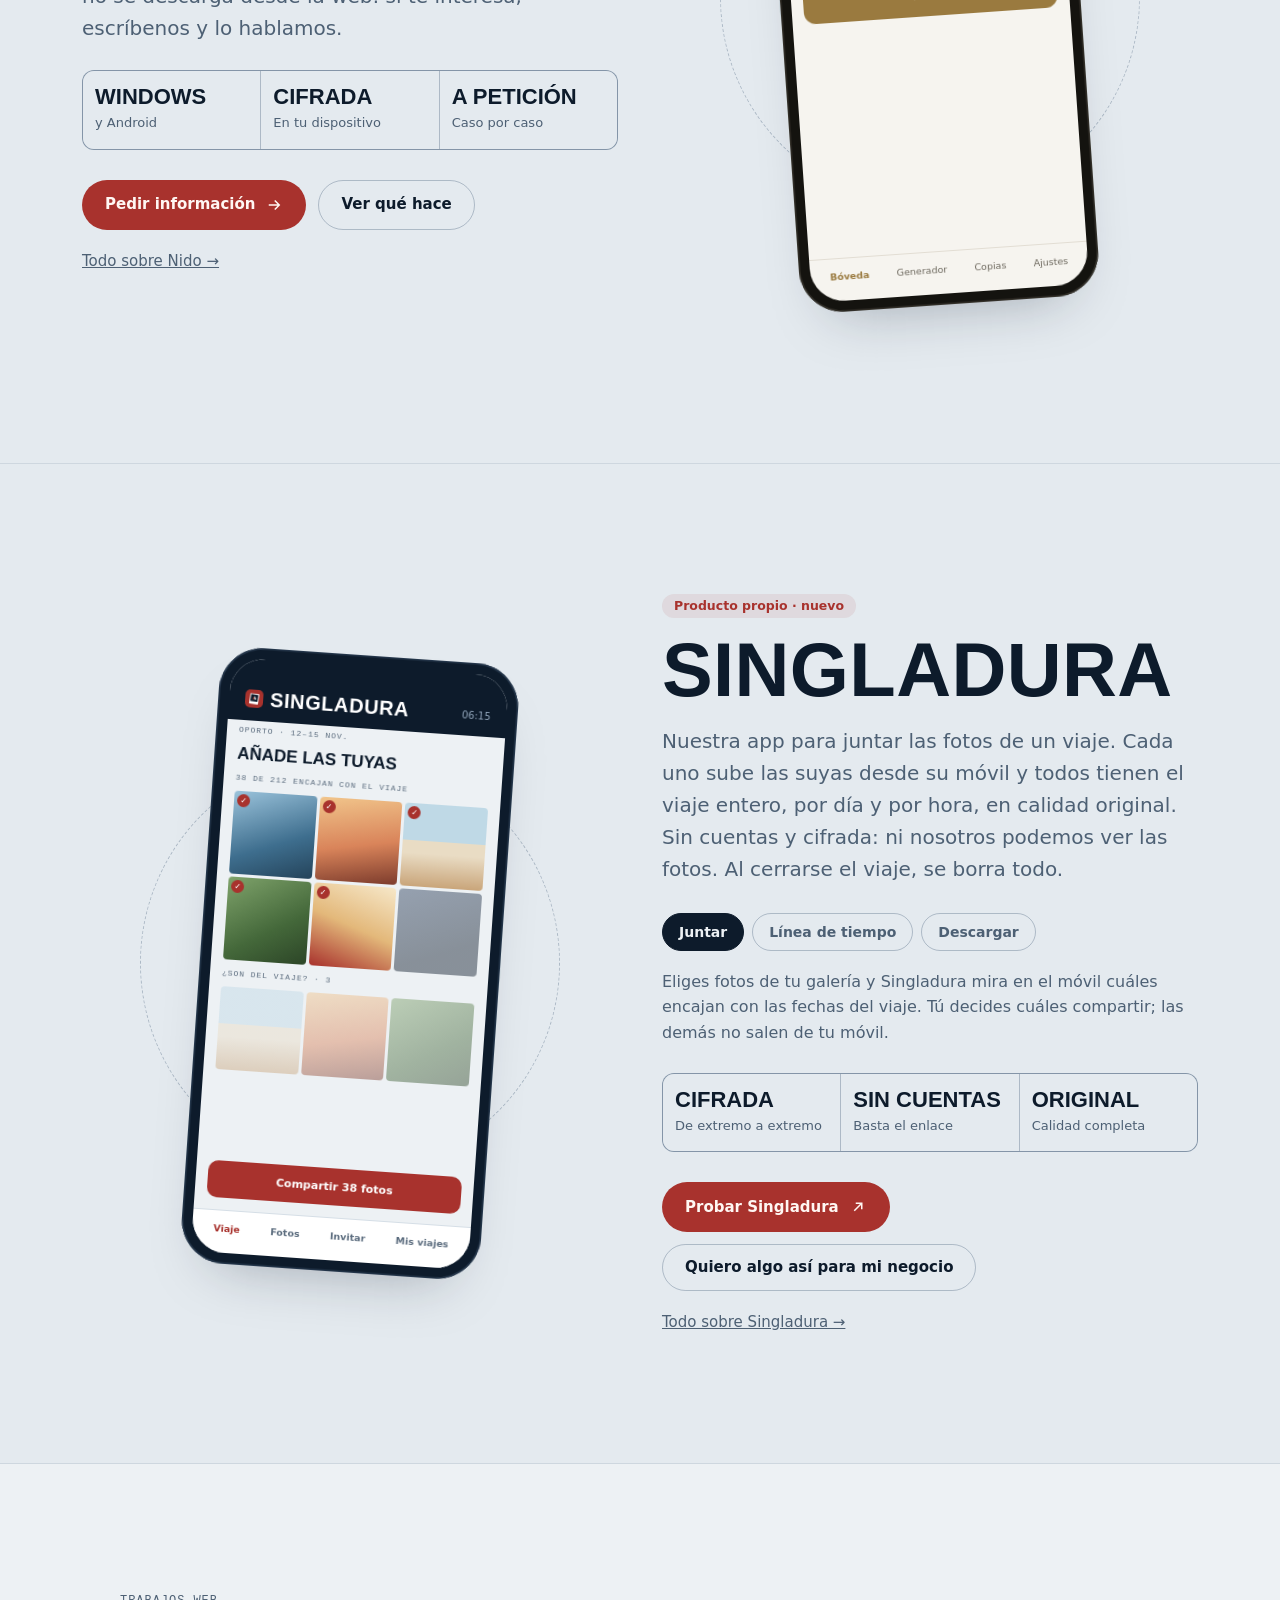
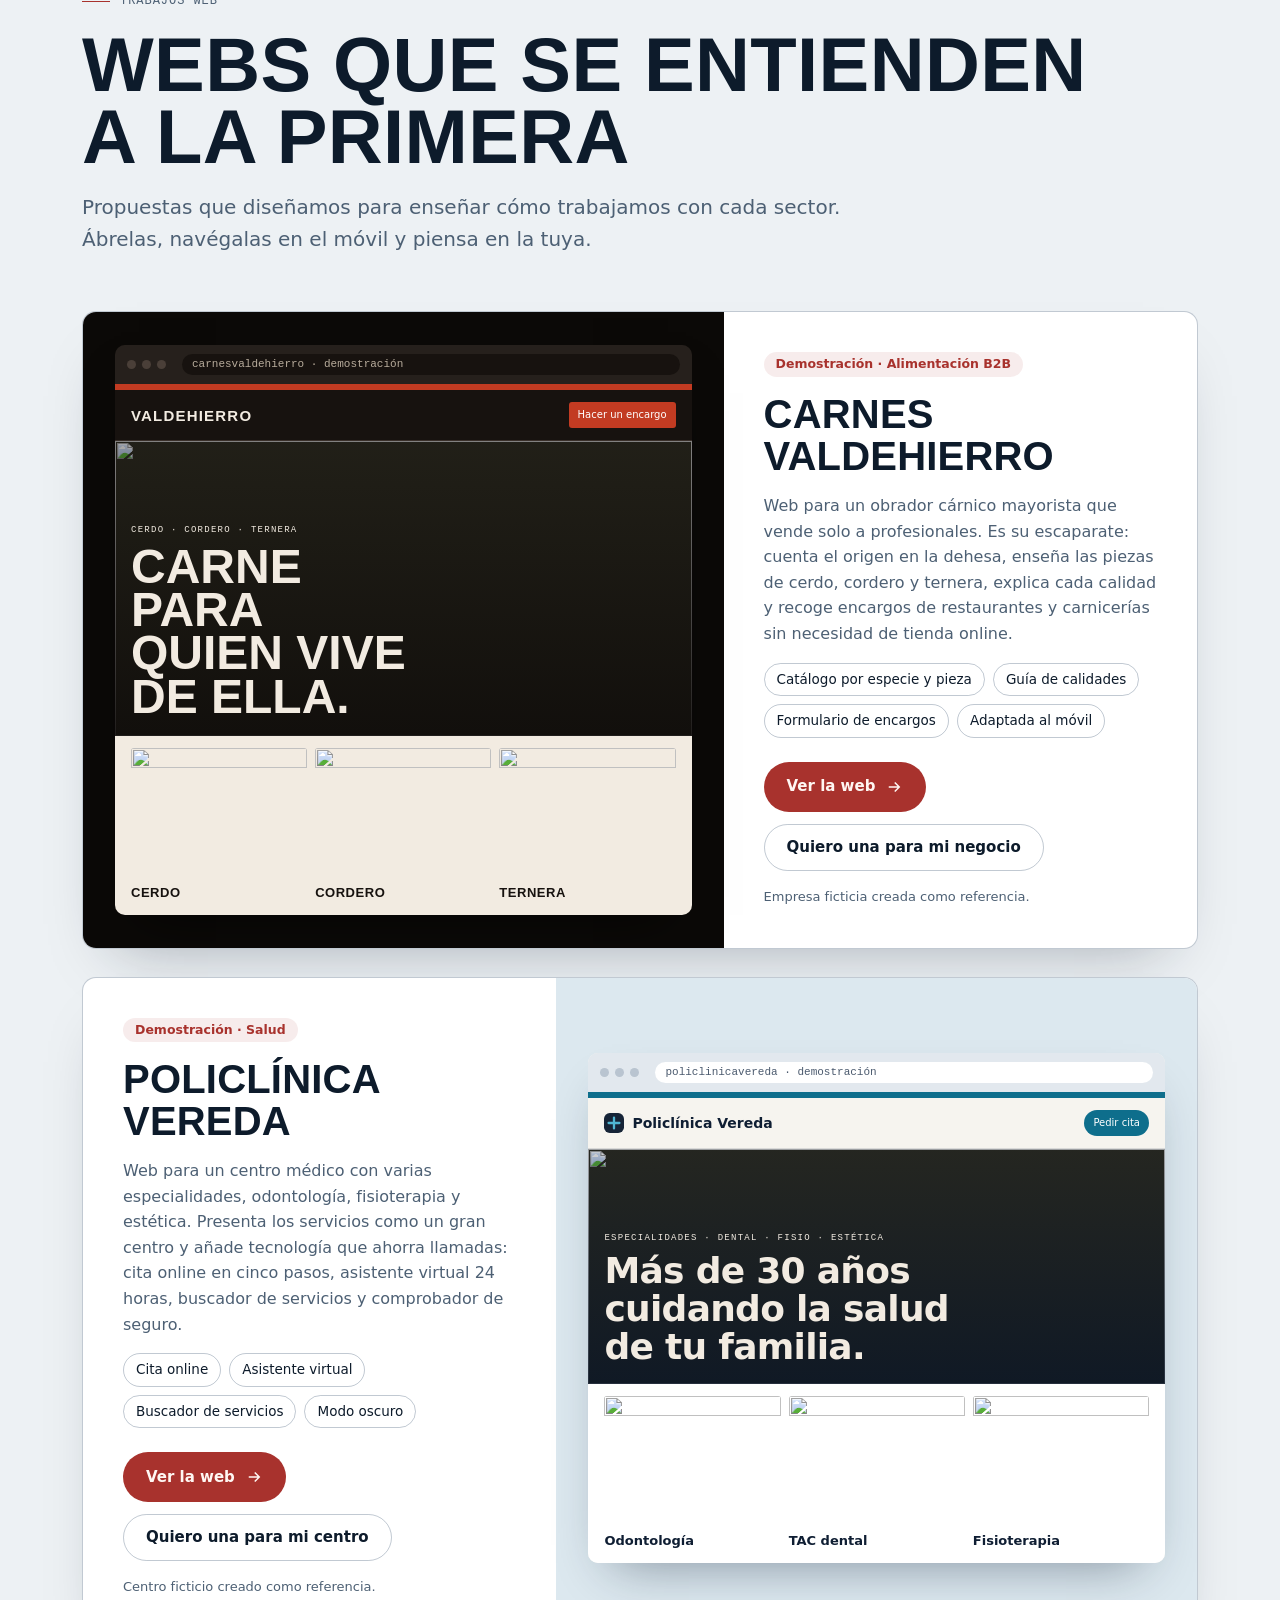
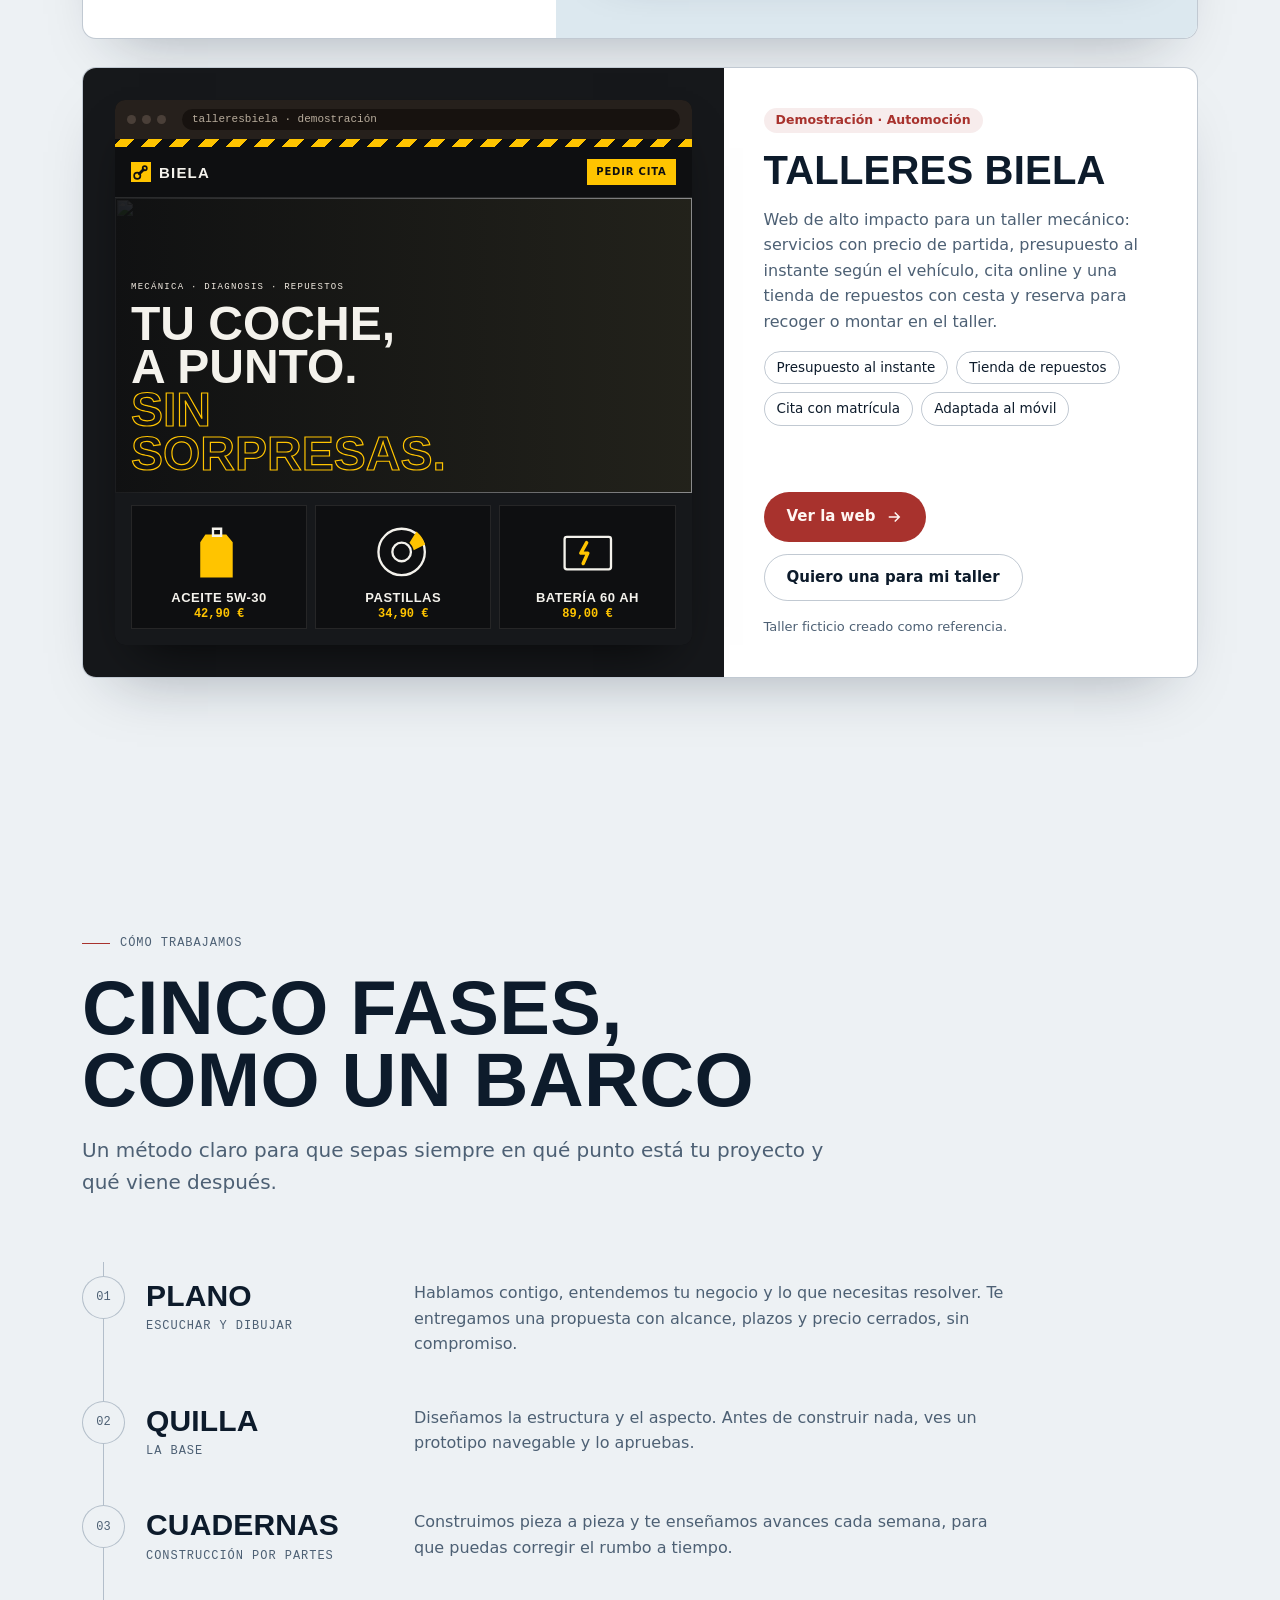
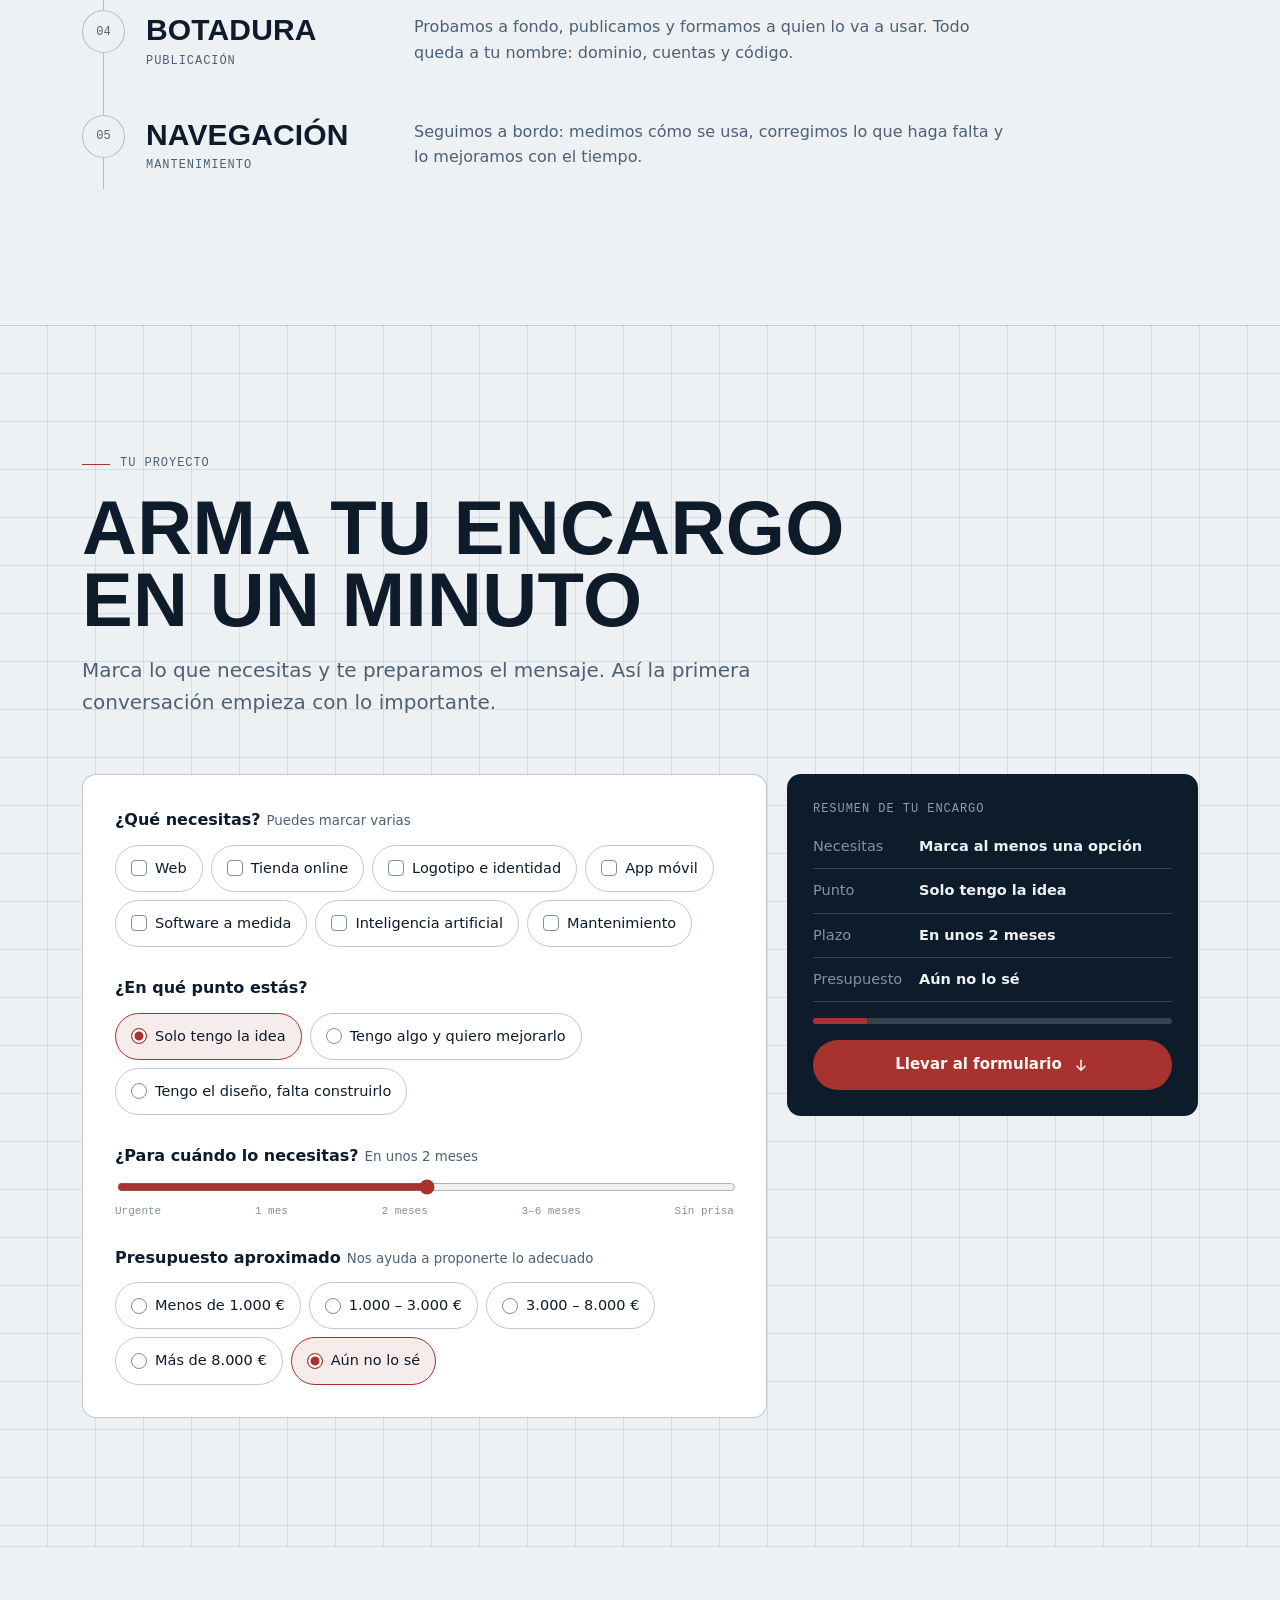
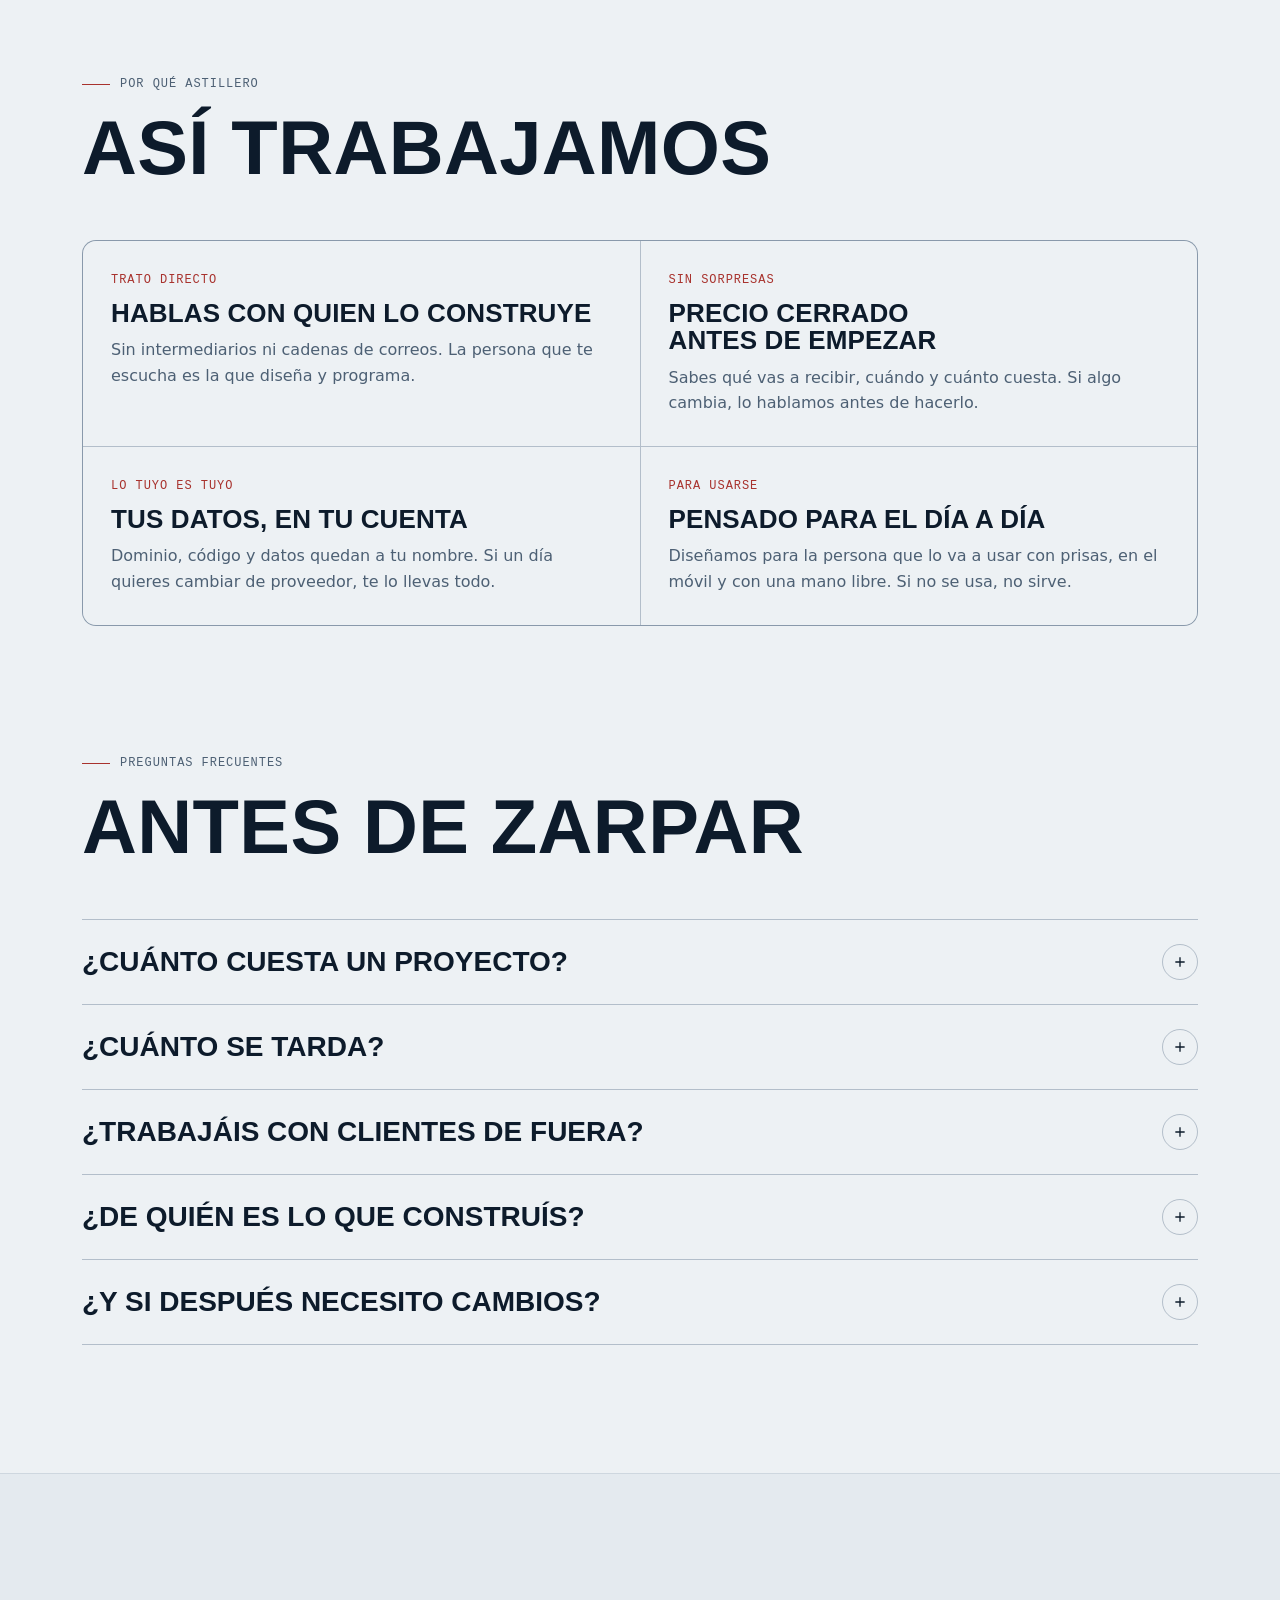
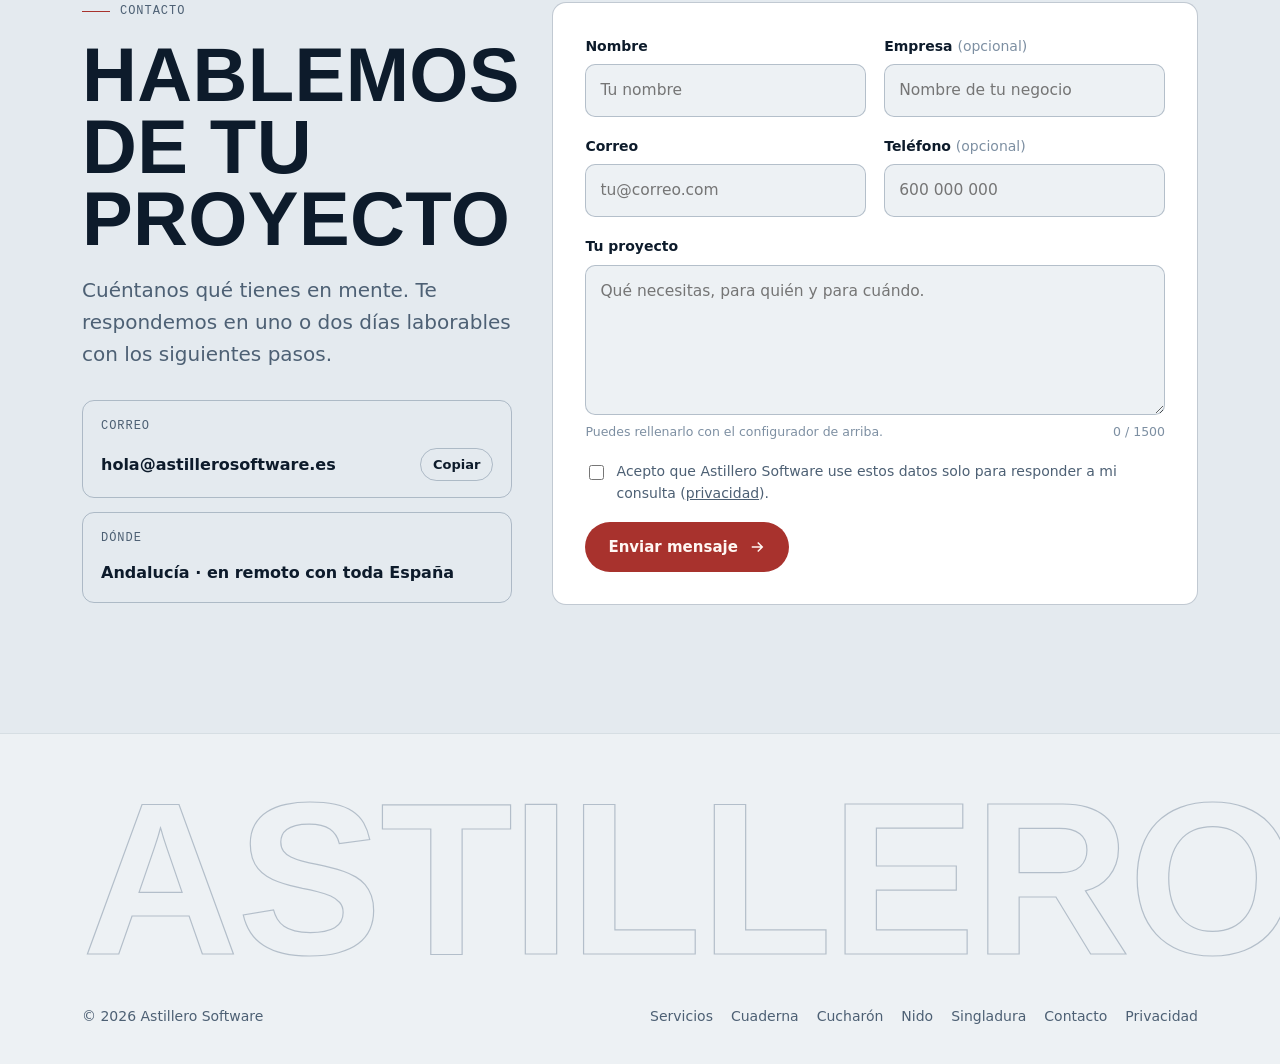
==== commit 47ee4573: "Seguridad: política de contenido (CSP) en todas las páginas, sin scripts en línea - Los <script> en " ====
--- a/index.html
+++ b/index.html
@@ -2,6 +2,7 @@
 <html lang="es">
 <head>
 <meta charset="utf-8">
+<meta http-equiv="Content-Security-Policy" content="default-src 'self'; script-src 'self' https://static.cloudflareinsights.com; style-src 'self' 'unsafe-inline' https://fonts.googleapis.com; font-src 'self' https://fonts.gstatic.com; img-src 'self' data: https://images.unsplash.com; connect-src 'self' https://cuaderna-jam-gwhugrdqcub6e9ba.swedencentral-01.azurewebsites.net https://cloudflareinsights.com; base-uri 'self'; form-action 'self'; object-src 'none'">
 <meta name="viewport" content="width=device-width, initial-scale=1, viewport-fit=cover">
 <title>Astillero Software · Diseño web, apps y software a medida</title>
 <meta name="description" content="Estudio de diseño y software: webs, identidad gráfica, aplicaciones y herramientas a medida.">
@@ -1041,326 +1042,7 @@
 <button class="arriba" id="bArriba" aria-label="Volver arriba"><svg viewBox="0 0 24 24" fill="none" stroke="currentColor" stroke-width="2"><path d="M12 19V5M6 11l6-6 6 6"/></svg></button>
 <div class="toast" id="toast" role="status"></div>
 
-<script>
-(() => {
-  const $ = s => document.querySelector(s), $$ = s => [...document.querySelectorAll(s)];
-  const reducido = matchMedia("(prefers-reduced-motion: reduce)").matches;
-  const ls = { get(k){ try { return localStorage.getItem(k); } catch(e){ return null; } }, set(k,v){ try { localStorage.setItem(k,v); } catch(e){} } };
-  // Dirección del servidor que recibe los mensajes. Vacía: se ofrece copiar el mensaje.
-  const API_CONTACTO = "https://cuaderna-jam-gwhugrdqcub6e9ba.swedencentral-01.azurewebsites.net/api/contacto";
-
-  /* ---------- tema ---------- */
-  const raiz = document.documentElement;
-  const temaGuardado = ls.get("astillero.tema"); if (temaGuardado) raiz.dataset.theme = temaGuardado;
-  const oscuroAhora = () => raiz.dataset.theme ? raiz.dataset.theme === "dark" : !matchMedia("(prefers-color-scheme: light)").matches;
-  $("#bTema").onclick = () => { const t = oscuroAhora() ? "light" : "dark"; raiz.dataset.theme = t; ls.set("astillero.tema", t); leerColores(); };
-
-  /* ---------- aviso de novedades ----------
-     Se monta solo a partir de los bloques de la página que llevan
-     data-novedad="AAAA-MM-DD" y data-novedad-txt="Texto del aviso".
-     Para anunciar algo nuevo basta con ponerle esos dos atributos (y un id). */
-  (() => {
-    const caja = $("#novedad"); if (!caja) return;
-    const DIAS = 30, MAX = 3, hoy = Date.now();
-    const todas = $$("[data-novedad]").map((el, orden) => ({
-      id: el.id, txt: el.dataset.novedadTxt, fecha: new Date(el.dataset.novedad + "T00:00:00"), orden
-    })).filter(n => n.id && n.txt && !isNaN(n.fecha))
-      .sort((a, b) => b.fecha - a.fecha || b.orden - a.orden);
-    if (!todas.length) { caja.remove(); return; }
-    const recientes = todas.filter(n => (hoy - n.fecha) / 864e5 <= DIAS).slice(0, MAX);
-    const lista = recientes.length ? recientes : todas.slice(0, 1);
-    caja.querySelector("b").textContent = recientes.length ? "Nuevo" : "Novedad";
-    const txt = caja.querySelector(".nov-txt"), pts = caja.querySelector(".nov-pts");
-    if (lista.length > 1) pts.innerHTML = lista.map(() => "<i></i>").join("");
-    let i = 0;
-    const pintar = () => {
-      const n = lista[i]; txt.textContent = n.txt; caja.href = "#" + n.id;
-      caja.setAttribute("aria-label", "Novedad: " + n.txt);
-      [...pts.children].forEach((p, k) => p.classList.toggle("on", k === i));
-    };
-    pintar();
-    if (lista.length < 2 || reducido) return;
-    let parado = false;
-    ["mouseenter", "focusin"].forEach(e => caja.addEventListener(e, () => parado = true));
-    ["mouseleave", "focusout"].forEach(e => caja.addEventListener(e, () => parado = false));
-    setInterval(() => {
-      if (parado || document.hidden) return;
-      caja.classList.add("cambia");
-      setTimeout(() => { i = (i + 1) % lista.length; pintar(); caja.classList.remove("cambia"); }, 300);
-    }, 5000);
-  })();
-
-  /* ---------- aviso breve ---------- */
-  let tt; const aviso = txt => { const t = $("#toast"); t.textContent = txt; t.classList.add("ver"); clearTimeout(tt); tt = setTimeout(() => t.classList.remove("ver"), 2200); };
-
-  /* ---------- cabecera, progreso, volver arriba ---------- */
-  const cab = $("#cabecera"), prog = $("#progreso"), arriba = $("#bArriba");
-  let ultimo = 0, pendiente = false;
-  const alScroll = () => {
-    pendiente = false;
-    const y = scrollY, alto = document.documentElement.scrollHeight - innerHeight;
-    prog.style.transform = `scaleX(${alto > 0 ? y / alto : 0})`;
-    cab.classList.toggle("solido", y > 12);
-    cab.classList.toggle("oculto", y > 400 && y > ultimo + 4 && !$("#movil").classList.contains("abierto"));
-    if (y < ultimo - 4) cab.classList.remove("oculto");
-    ultimo = y;
-    arriba.classList.toggle("ver", y > 900);
-    avanceProceso();
-  };
-  addEventListener("scroll", () => { if (!pendiente){ pendiente = true; requestAnimationFrame(alScroll); } }, {passive: true});
-  arriba.onclick = () => scrollTo({top: 0, behavior: reducido ? "auto" : "smooth"});
-
-  /* ---------- menú: enlace activo ---------- */
-  const enlaces = $$("nav.menu a");
-  const secciones = enlaces.map(a => $(a.getAttribute("href")));
-  const io = new IntersectionObserver(es => es.forEach(e => {
-    if (e.isIntersecting) enlaces.forEach(a => a.classList.toggle("activo", a.getAttribute("href") === "#" + e.target.id));
-  }), {rootMargin: "-45% 0px -50% 0px"});
-  secciones.forEach(s => s && io.observe(s));
-
-  /* ---------- menú móvil ---------- */
-  const movil = $("#movil"), bMenu = $("#bMenu");
-  const abrir = si => { movil.classList.toggle("abierto", si); bMenu.setAttribute("aria-expanded", si); document.body.style.overflow = si ? "hidden" : ""; if (si) setTimeout(() => $("#bCerrar").focus(), 200); else bMenu.focus({preventScroll: true}); };
-  bMenu.onclick = () => abrir(true); $("#bCerrar").onclick = () => abrir(false);
-  movil.querySelectorAll("a").forEach(a => a.addEventListener("click", () => abrir(false)));
-  addEventListener("keydown", e => { if (e.key === "Escape" && movil.classList.contains("abierto")) abrir(false); });
-
-  /* ---------- aparición suave (visible siempre; solo se desplaza) ---------- */
-  if (!reducido && "IntersectionObserver" in window){
-    const rev = $$(".rev").filter(el => el.getBoundingClientRect().top > innerHeight);
-    rev.forEach(el => el.classList.add("pre"));
-    const ob = new IntersectionObserver(es => es.forEach(e => { if (e.isIntersecting){ e.target.classList.remove("pre"); ob.unobserve(e.target); } }), {rootMargin: "0px 0px -8% 0px"});
-    rev.forEach(el => ob.observe(el));
-  }
-
-  /* ---------- cinta: duplicar para bucle continuo ---------- */
-  const pista = $("#pista"); pista.innerHTML += pista.innerHTML;
-
-  /* ---------- botones magnéticos ---------- */
-  if (!reducido && matchMedia("(pointer:fine)").matches){
-    $$(".iman").forEach(b => {
-      b.addEventListener("pointermove", e => { const r = b.getBoundingClientRect(); b.style.setProperty("--mx", ((e.clientX - r.left - r.width/2) * .18) + "px"); b.style.setProperty("--my", ((e.clientY - r.top - r.height/2) * .25) + "px"); });
-      b.addEventListener("pointerleave", () => { b.style.setProperty("--mx", "0px"); b.style.setProperty("--my", "0px"); });
-    });
-  }
-
-  /* ---------- foco de luz en tarjetas ---------- */
-  $$(".serv").forEach(c => c.addEventListener("pointermove", e => { const r = c.getBoundingClientRect(); c.style.setProperty("--x", (e.clientX - r.left) + "px"); c.style.setProperty("--y", (e.clientY - r.top) + "px"); }));
-
-  /* ---------- plano de formas interactivo ---------- */
-  const cv = $("#casco"), ctx = cv.getContext("2d");
-  let col = {};
-  function leerColores(){ const s = getComputedStyle(raiz); col = { linea: s.getPropertyValue("--line-strong").trim(), tenue: s.getPropertyValue("--line").trim(), acento: s.getPropertyValue("--accent").trim(), fg: s.getPropertyValue("--fg").trim(), muted: s.getPropertyValue("--muted").trim() }; dibujar(); }
-  matchMedia("(prefers-color-scheme: light)").addEventListener?.("change", leerColores);
-  let W = 0, H = 0, dpr = 1;
-  const estado = { manga: 1, llenado: .55, objManga: 1, objLlenado: .55, t: 0, raton: null };
-  function medir(){ const r = cv.getBoundingClientRect(); dpr = Math.min(devicePixelRatio || 1, 2); W = r.width; H = r.height; cv.width = W * dpr; cv.height = H * dpr; ctx.setTransform(dpr, 0, 0, dpr, 0, 0); dibujar(); }
-  function dibujar(){
-    if (!W) return;
-    ctx.clearRect(0, 0, W, H);
-    const cx = W / 2, cub = H * .30, base = H * .72, prof = base - cub;
-    const semi = W * .36 * estado.manga, N = 10;
-    // líneas de agua y línea base
-    ctx.lineWidth = 1;
-    for (let k = 0; k <= 5; k++){
-      const y = base - prof * k / 5;
-      ctx.strokeStyle = k === 3 ? col.acento : col.tenue; ctx.setLineDash(k === 3 ? [6, 5] : []);
-      ctx.beginPath(); ctx.moveTo(W * .06, y); ctx.lineTo(W * .94, y); ctx.stroke();
-    }
-    ctx.setLineDash([]);
-    // crujía
-    ctx.strokeStyle = col.linea; ctx.setLineDash([2, 4]); ctx.beginPath(); ctx.moveTo(cx, H * .14); ctx.lineTo(cx, H * .9); ctx.stroke(); ctx.setLineDash([]);
-    // cuadernas: popa a la izquierda, proa a la derecha
-    for (let i = 0; i <= N; i++){
-      const f = i / N;
-      const forma = 1 - Math.pow(Math.abs(f - .45) / .55, 2.1);       // manga relativa de cada cuaderna
-      const w = semi * Math.max(.06, forma);
-      const lleno = estado.llenado * (.55 + .45 * forma);
-      const lado = f < .45 ? -1 : 1;
-      const ola = reducido ? 0 : Math.sin(estado.t * .9 + i * .55) * 2;
-      const xs = cx + lado * w, xFondo = cx;
-      ctx.strokeStyle = i === 5 ? col.acento : col.fg;
-      ctx.globalAlpha = i === 5 ? 1 : .35 + .5 * forma;
-      ctx.lineWidth = i === 5 ? 2 : 1.2;
-      ctx.beginPath();
-      ctx.moveTo(xs, cub + ola);
-      ctx.bezierCurveTo(cx + lado * w * (1.02 + .1 * estado.manga), cub + prof * lleno, cx + lado * w * (.15 + .6 * lleno), base, xFondo, base);
-      ctx.stroke();
-    }
-    ctx.globalAlpha = 1;
-    // cubierta y cota de manga
-    ctx.strokeStyle = col.muted; ctx.lineWidth = 1;
-    ctx.beginPath(); ctx.moveTo(cx - semi, cub - 18); ctx.lineTo(cx + semi, cub - 18); ctx.stroke();
-    [cx - semi, cx + semi].forEach(x => { ctx.beginPath(); ctx.moveTo(x, cub - 24); ctx.lineTo(x, cub - 12); ctx.stroke(); });
-    ctx.fillStyle = col.muted; ctx.font = "500 10.5px 'JetBrains Mono', monospace"; ctx.textAlign = "center";
-    ctx.fillText("MANGA", cx, cub - 24);
-    ctx.textAlign = "left"; ctx.fillStyle = col.acento; ctx.fillText("LF", W * .06, base - prof * 3 / 5 - 6);
-    // retícula del cursor
-    if (estado.raton){
-      const {x, y} = estado.raton; ctx.strokeStyle = col.acento; ctx.globalAlpha = .55; ctx.setLineDash([3, 4]);
-      ctx.beginPath(); ctx.moveTo(x, 0); ctx.lineTo(x, H); ctx.moveTo(0, y); ctx.lineTo(W, y); ctx.stroke(); ctx.setLineDash([]); ctx.globalAlpha = 1;
-      ctx.beginPath(); ctx.arc(x, y, 5, 0, Math.PI * 2); ctx.stroke();
-    }
-  }
-  const lectura = $("#lecturaManga");
-  cv.addEventListener("pointermove", e => {
-    const r = cv.getBoundingClientRect(); const x = e.clientX - r.left, y = e.clientY - r.top;
-    estado.raton = {x, y};
-    estado.objManga = .72 + .52 * Math.abs(x - r.width / 2) / (r.width / 2);
-    estado.objLlenado = .3 + .6 * (y / r.height);
-    if (reducido){ estado.manga = estado.objManga; estado.llenado = estado.objLlenado; dibujar(); }
-  });
-  cv.addEventListener("pointerleave", () => { estado.raton = null; estado.objManga = 1; estado.objLlenado = .55; if (reducido){ estado.manga = 1; estado.llenado = .55; dibujar(); } });
-  let visible = true, ultimoT = 0;
-  new IntersectionObserver(es => { visible = es[0].isIntersecting; }).observe(cv);
-  function bucle(t){
-    requestAnimationFrame(bucle);
-    if (!visible || document.hidden) return;
-    const dt = Math.min(.05, (t - ultimoT) / 1000 || 0); ultimoT = t;
-    estado.t += dt; estado.manga += (estado.objManga - estado.manga) * .08; estado.llenado += (estado.objLlenado - estado.llenado) * .08;
-    lectura.textContent = "Manga " + estado.manga.toFixed(2).replace(".", ",");
-    dibujar();
-  }
-  new ResizeObserver(medir).observe(cv);
-  leerColores();
-  if (!reducido) requestAnimationFrame(bucle);
-
-  /* ---------- Cuaderna: pestañas que cambian la pantalla ---------- */
-  const textos = {
-    dictar: "Pulsas el botón, hablas y listo. Cuaderna pasa la voz a texto y guarda el audio por si acaso. Pensada para apuntar desde el coche o al salir de una visita.",
-    ordenar: "La inteligencia artificial pone título, separa tareas, detecta fechas y personas y te lo recuerda a tiempo. Tú solo apuntas.",
-    pasar: "Pasa una nota a otra persona por WhatsApp con un enlace claro. Quien la recibe la abre, la marca como hecha y te llega el aviso."
-  };
-  const pantallas = {
-    dictar: `<div class="nota"><b>Llamar a Ramírez por el pedido</b><small>Hoy · 09:12 · dictada</small></div><div class="ondas">${Array.from({length: 16}, (_, i) => `<i style="animation-delay:${(i * .07).toFixed(2)}s"></i>`).join("")}</div><div class="micro"><svg viewBox="0 0 24 24" fill="none" stroke="currentColor" stroke-width="2"><rect x="9" y="3" width="6" height="11" rx="3"/><path d="M5 11a7 7 0 0 0 14 0M12 18v3"/></svg></div>`,
-    ordenar: `<div class="nota"><b>Presupuesto cuadro eléctrico</b><small>Mañana · 10:00</small><div class="chips"><i>Cliente</i><i>Recordatorio</i></div></div><div class="nota"><b>Lista de material</b><small>3 de 5 hechas</small><div class="chips"><i>Lista</i><i>Obra</i></div></div><div class="nota"><b>Idea: catálogo en PDF</b><small>Sin fecha</small><div class="chips"><i>Idea</i></div></div>`,
-    pasar: `<div class="nota"><b>Revisar instalación nave 3</b><small>Para Ana · viernes</small></div><div class="wa">Hola Ana 👋<br><b>📒 Revisar instalación nave 3</b><br>📅 Para el viernes<br>👉 Ábrela y márcala como hecha</div><div class="nota" style="border-color:#7FB58F"><b>✓ Ana la ha marcado como hecha</b><small>Hace un momento</small></div>`
-  };
-  const pest = $$("#proyectos .pestanas button");
-  const mostrar = clave => { pest.forEach(b => b.setAttribute("aria-selected", b.dataset.p === clave)); $("#pestTxt").textContent = textos[clave]; $("#pVista").innerHTML = pantallas[clave]; };
-  pest.forEach(b => b.onclick = () => { mostrar(b.dataset.p); parado = true; });
-  let idx = 0, parado = false; mostrar("dictar");
-  if (!reducido) setInterval(() => { if (parado || document.hidden) return; idx = (idx + 1) % 3; mostrar(["dictar", "ordenar", "pasar"][idx]); }, 6000);
-  const hora = () => { const d = new Date(); $("#pHora").textContent = d.toLocaleTimeString("es-ES", {hour: "2-digit", minute: "2-digit"}); }; hora(); setInterval(hora, 30000);
-
-  /* ---------- Cucharón: pestañas que cambian la pantalla ---------- */
-  const cuTextos = {
-    buscar: "Escribes lo que te apetece y Cucharón busca en la web, lee las recetas de los primeros resultados y te las ordena: arriba, las mejor posicionadas y las más completas y claras. Cada una con su fuente.",
-    comensales: "Dices cuántos sois y todas las cantidades se recalculan al momento. Después la mandas a la lista de la compra o la cocinas paso a paso, en letra grande.",
-    libro: "Con tus recetas creas tu propio libro de cocina en PDF: portada, dedicatoria, índice, las recetas y un cierre con todas las fuentes. Para imprimir o regalar."
-  };
-  const cuPantallas = {
-    buscar: `<div class="cu-busca"><span>merluza en salsa verde</span><i>Buscar</i></div><span class="cu-et">3 recetas · revisadas 8 webs</span><div class="cu-ficha top"><div class="sup"><span class="cu-et">01 · Cocina Fácil</span><span class="cu-nota">86</span></div><b>Merluza en salsa verde</b><small>35 min · para 4 · 4,8 ★ (312)</small></div><div class="cu-ficha"><div class="sup"><span class="cu-et">02 · Recetas de la tía</span><span class="cu-nota">71</span></div><b>Merluza a la vasca</b><small>40 min · para 2</small></div><div class="cu-ficha"><div class="sup"><span class="cu-et">03 · Una revista</span><span class="cu-nota">64</span></div><b>Merluza con almejas</b><small>30 min · para 4</small></div>`,
-    comensales: `<div class="cu-paso"><span>Para</span><span class="ctl"><i>−</i><output>6</output><i>+</i></span><span style="font-weight:400;color:#5D6577">personas</span></div><div class="cu-ing"><div><em>450 g</em>lentejas pardinas</div><div><em>1½</em>cebolla</div><div><em>3 dientes</em>ajo</div><div><em>1½ cdta.</em>pimentón dulce</div><div><em>2,3 l</em>agua</div></div><div class="cu-ficha"><span class="cu-et">Fuente</span><span class="fte"><strong>Cocina de la abuela</strong> · Marta Gil</span></div>`,
-    libro: `<span class="cu-et">Tu libro de cocina · A5</span><div class="cu-libro"><div class="cu-pag portada"><span style="font:600 5px var(--f-mono);letter-spacing:.12em">RECETARIO</span><b>Recetario de la familia</b><span style="font-style:italic">De la cocina de casa</span></div><div class="cu-pag"><h5>ÍNDICE</h5><span class="c">SOPAS Y GUISOS</span><div class="l"><span>Lentejas estofadas</span><span>5</span></div><div class="l"><span>Salmorejo</span><span>7</span></div><span class="c">POSTRES</span><div class="l"><span>Bizcocho de yogur</span><span>10</span></div><div class="l"><span>Tarta de queso</span><span>12</span></div><span class="c">FUENTES</span><div class="l"><span>Todas las fuentes</span><span>14</span></div></div></div><div class="cu-ficha"><span class="fte">Portada · dedicatoria · índice · recetas · <strong>fuentes</strong> · cierre</span></div>`
-  };
-  const cuPest = $$("#cucharon .pestanas button");
-  const cuMostrar = clave => { cuPest.forEach(b => b.setAttribute("aria-selected", b.dataset.c === clave)); $("#cuTxt").textContent = cuTextos[clave]; $("#cuVista").innerHTML = cuPantallas[clave]; };
-  let cuIdx = 0, cuParado = false;
-  cuPest.forEach(b => b.onclick = () => { cuMostrar(b.dataset.c); cuParado = true; });
-  cuMostrar("buscar");
-  if (!reducido) setInterval(() => { if (cuParado || document.hidden) return; cuIdx = (cuIdx + 1) % 3; cuMostrar(["buscar", "comensales", "libro"][cuIdx]); }, 6000);
-  const cuHora = () => { $("#cuHora").textContent = new Date().toLocaleTimeString("es-ES", {hour: "2-digit", minute: "2-digit"}); }; cuHora(); setInterval(cuHora, 30000);
-
-  /* ---------- Singladura: pestañas que cambian la pantalla ---------- */
-  const siTextos = {
-    juntar: "Eliges fotos de tu galería y Singladura mira en el móvil cuáles encajan con las fechas del viaje. Tú decides cuáles compartir; las demás no salen de tu móvil.",
-    linea: "Las fotos de todos, juntas por día y por momentos, con la inicial de quien la hizo. Puedes ver solo las de una persona y abrir cada una a pantalla completa.",
-    descargar: "Te llevas el viaje entero en calidad original, en un ZIP con las fotos ordenadas por fecha y autor. Al llegar la fecha de cierre se borra todo, también las fotos."
-  };
-  const siT = (c, i = "", ok = "") => `<div class="si-t ${c} ${ok}">${i}</div>`;
-  const siPantallas = {
-    juntar: `<span class="si-et">Oporto · 12–15 nov.</span><b class="si-h">Añade las tuyas</b><span class="si-et">38 de 212 encajan con el viaje</span><div class="si-rej">${siT("", "", "ok")}${siT("b", "", "ok")}${siT("c", "", "ok")}${siT("d", "", "ok")}${siT("e", "", "ok")}${siT("f", "", "no")}</div><span class="si-et">¿Son del viaje? · 3</span><div class="si-rej">${siT("c", "", "no")}${siT("b", "", "no")}${siT("d", "", "no")}</div><div class="si-btn">Compartir 38 fotos</div>`,
-    linea: `<span class="si-et">Oporto · 4 personas · 214 fotos</span><b class="si-h">Sábado 12 nov.</b><div class="si-mom"><b>11:40</b><span>6 fotos</span></div><div class="si-rej">${siT("", "<i>L</i>")}${siT("c", "<i class='v'>A</i>")}${siT("b", "<i class='n'>T</i>")}${siT("d", "<i>L</i>")}${siT("", "<i class='m'>M</i>")}${siT("c", "<i class='v'>A</i>")}</div><div class="si-mom"><b>20:15</b><span>3 fotos</span></div><div class="si-rej">${siT("e", "<i class='n'>T</i>")}${siT("f", "<i>L</i>")}${siT("b", "<i class='m'>M</i>")}</div>`,
-    descargar: `<span class="si-et">Oporto · 214 fotos · 484 MB</span><b class="si-h">Descargar el viaje</b><div class="si-zip"><div>Oporto (1 de 2).zip<small>132 fotos · 300 MB</small></div><em>LISTO</em></div><div class="si-zip"><div>Oporto (2 de 2).zip<small>82 fotos · 184 MB</small></div><em>64 %</em></div><div class="si-cand"><svg viewBox="0 0 24 24" fill="none" stroke="currentColor" stroke-width="2"><rect x="4" y="10" width="16" height="11" rx="2.5"/><path d="M8 10V7a4 4 0 0 1 8 0v3"/></svg><span><b>Cifradas en tu móvil.</b> Ni nosotros podemos verlas. Abierto hasta el 14 de enero.</span></div><div class="si-btn">Descargar el viaje completo</div>`
-  };
-  const siPest = $$("#singladura .pestanas button");
-  const siMostrar = clave => { siPest.forEach(b => b.setAttribute("aria-selected", b.dataset.s === clave)); $("#siTxt").textContent = siTextos[clave]; $("#siVista").innerHTML = siPantallas[clave]; };
-  let siIdx = 0, siParado = false;
-  siPest.forEach(b => b.onclick = () => { siMostrar(b.dataset.s); siParado = true; });
-  siMostrar("juntar");
-  if (!reducido) setInterval(() => { if (siParado || document.hidden) return; siIdx = (siIdx + 1) % 3; siMostrar(["juntar", "linea", "descargar"][siIdx]); }, 6000);
-  const siHora = () => { $("#siHora").textContent = new Date().toLocaleTimeString("es-ES", {hour: "2-digit", minute: "2-digit"}); }; siHora(); setInterval(siHora, 30000);
-
-  /* ---------- método: línea de avance ---------- */
-  const proceso = $("#proceso"), pasos = $$(".paso"), linea = $("#avance");
-  function avanceProceso(){
-    const r = proceso.getBoundingClientRect(), centro = innerHeight * .55;
-    const h = Math.max(0, Math.min(r.height - 16, centro - r.top));
-    linea.style.setProperty("--h", h + "px");
-    pasos.forEach(p => { const pr = p.getBoundingClientRect(); p.classList.toggle("vivo", pr.top + 30 < centro); });
-  }
-  avanceProceso();
-
-  /* ---------- configurador ---------- */
-  const plazos = ["Lo antes posible", "En un mes", "En unos 2 meses", "En 3 a 6 meses", "Sin prisa"];
-  const leerConfig = () => ({
-    tipos: $$("#cTipo input:checked").map(i => i.value),
-    punto: $("#cPunto input:checked")?.value || "",
-    plazo: plazos[+$("#cPlazo").value - 1],
-    pres: $("#cPres input:checked")?.value || ""
-  });
-  function pintarConfig(){
-    const c = leerConfig();
-    $("#rTipo").textContent = c.tipos.length ? c.tipos.join(", ") : "Marca al menos una opción";
-    $("#rPunto").textContent = c.punto; $("#rPlazo").textContent = c.plazo; $("#rPres").textContent = c.pres;
-    $("#cPlazoTxt").textContent = c.plazo;
-    $("#medidor").style.setProperty("--p", (c.tipos.length ? 55 + Math.min(45, c.tipos.length * 15) : 15) + "%");
-  }
-  $("#configurador").addEventListener("change", pintarConfig); $("#cPlazo").addEventListener("input", pintarConfig); pintarConfig();
-  $("#bLlevar").addEventListener("click", () => {
-    const c = leerConfig();
-    const txt = `Necesito: ${c.tipos.length ? c.tipos.join(", ") : "(por concretar)"}.\nPunto de partida: ${c.punto}.\nPlazo: ${c.plazo}.\nPresupuesto aproximado: ${c.pres}.\n\nMás detalles: `;
-    const m = $("#fMsg"); m.value = txt; contar(); setTimeout(() => { m.focus({preventScroll: true}); m.setSelectionRange(m.value.length, m.value.length); }, 600);
-    aviso("Resumen añadido al formulario");
-  });
-
-  /* ---------- formulario ---------- */
-  const fMsg = $("#fMsg");
-  const contar = () => { $("#fCont").textContent = `${fMsg.value.length} / 1500`; };
-  fMsg.addEventListener("input", contar);
-  const reglas = { fNombre: v => v.trim().length >= 2, fEmail: v => /^[^\s@]+@[^\s@]+\.[^\s@]{2,}$/.test(v.trim()), fMsg: v => v.trim().length >= 20 };
-  const validar = id => { const el = $("#" + id), ok = reglas[id](el.value), c = el.closest(".campo"); c.classList.toggle("mal", !ok); c.classList.toggle("bien", ok); return ok; };
-  Object.keys(reglas).forEach(id => { $("#" + id).addEventListener("blur", () => { if ($("#" + id).value) validar(id); }); $("#" + id).addEventListener("input", () => { if ($("#" + id).closest(".campo").classList.contains("mal")) validar(id); }); });
-  const fAviso = $("#fAviso");
-  $("#formulario").addEventListener("submit", async e => {
-    e.preventDefault();
-    const malos = Object.keys(reglas).filter(id => !validar(id));
-    if (malos.length){ $("#" + malos[0]).focus(); return; }
-    if (!$("#fAcepto").checked){ aviso("Marca la casilla de aceptación para enviar"); $("#fAcepto").focus(); return; }
-    const datos = { nombre: $("#fNombre").value.trim(), empresa: $("#fEmpresa").value.trim(), email: $("#fEmail").value.trim(), tel: $("#fTel").value.trim(), mensaje: fMsg.value.trim(), web: $("#fWeb").value };
-    const b = $("#fEnviar"); b.disabled = true; b.firstChild.textContent = "Enviando… ";
-    let enviado = false;
-    if (API_CONTACTO){
-      try { const r = await fetch(API_CONTACTO, {method: "POST", headers: {"Content-Type": "application/json"}, body: JSON.stringify(datos)}); enviado = r.ok; } catch(err){ enviado = false; }
-    }
-    b.disabled = false; b.firstChild.textContent = "Enviar mensaje ";
-    fAviso.hidden = false;
-    if (enviado){
-      fAviso.className = "aviso-f ok"; fAviso.innerHTML = `<b>Mensaje enviado.</b><span>Gracias, ${datos.nombre.split(" ")[0]}. Te escribiremos a ${datos.email}.</span>`;
-      e.target.reset(); contar(); $$(".campo").forEach(c => c.classList.remove("bien"));
-    } else {
-      const texto = `${datos.nombre}${datos.empresa ? " (" + datos.empresa + ")" : ""}\n${datos.email}${datos.tel ? " · " + datos.tel : ""}\n\n${datos.mensaje}`;
-      fAviso.className = "aviso-f";
-      fAviso.innerHTML = `<b>No hemos podido enviarlo desde aquí.</b><span>Copia el mensaje y mándalo a <b>hola@astillerosoftware.es</b>. Lo recibimos igual.</span><pre id="fTexto"></pre><div><button type="button" class="copiar" id="fCopiar" style="margin:0">Copiar mensaje</button></div>`;
-      $("#fTexto").textContent = texto;
-      $("#fCopiar").onclick = () => copiar(texto, "Mensaje copiado");
-    }
-    fAviso.scrollIntoView({block: "nearest", behavior: reducido ? "auto" : "smooth"});
-  });
-
-  /* ---------- copiar ---------- */
-  function copiar(txt, ok){
-    const p = navigator.clipboard?.writeText(txt);
-    if (p) p.then(() => aviso(ok), () => seleccionar());
-    else seleccionar();
-    function seleccionar(){ const el = $("#fTexto") || $("#correo"); const r = document.createRange(); r.selectNodeContents(el); const s = getSelection(); s.removeAllRanges(); s.addRange(r); aviso("Selecciónalo y cópialo"); }
-  }
-  $$("[data-copiar]").forEach(b => b.onclick = () => copiar($("#" + b.dataset.copiar).textContent, "Correo copiado"));
-
-  $("#anio").textContent = new Date().getFullYear();
-})();
-</script>
+<script src="/js/portada.js"></script>
 <!-- Cloudflare Web Analytics: visitas anónimas, sin cookies --><script type='module' src='https://static.cloudflareinsights.com/beacon.min.js' data-cf-beacon='{"token": "b1773a76f675484aae87de5303c89475"}'></script>
 </body>
 </html>
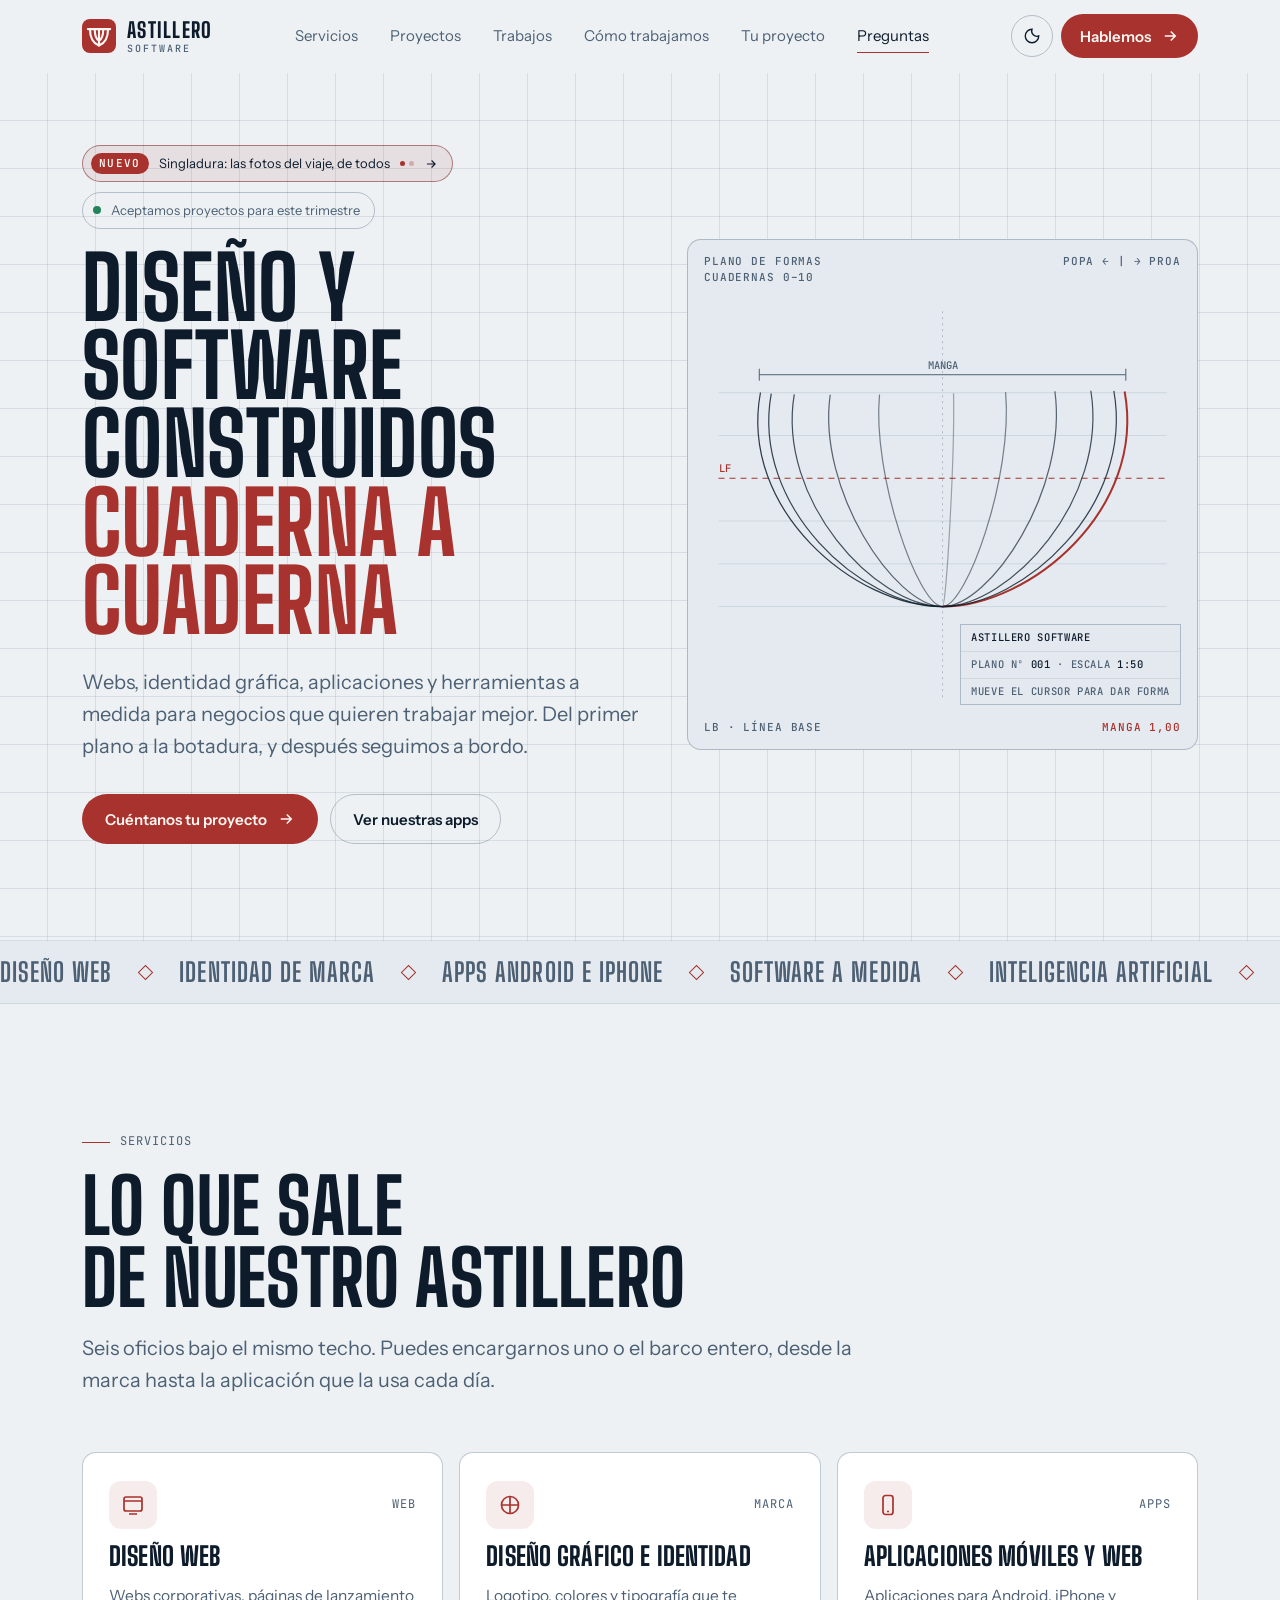
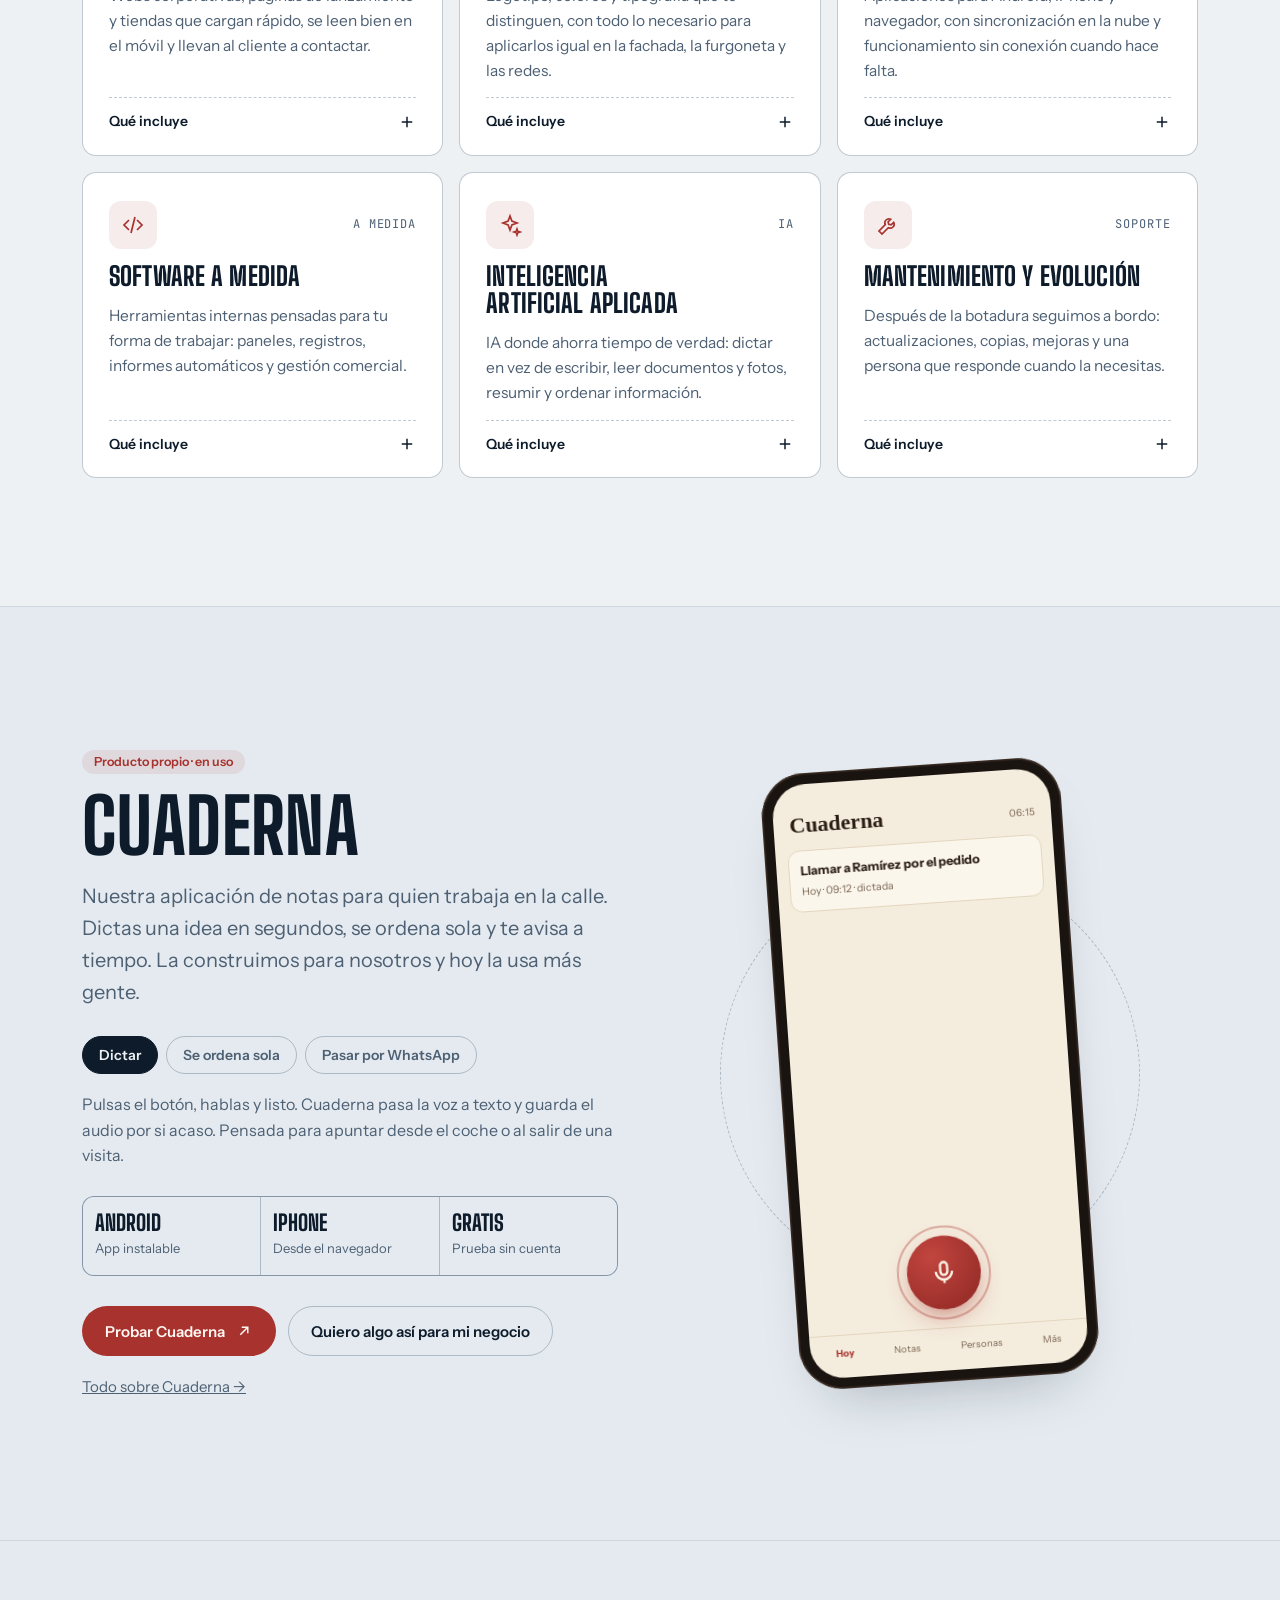
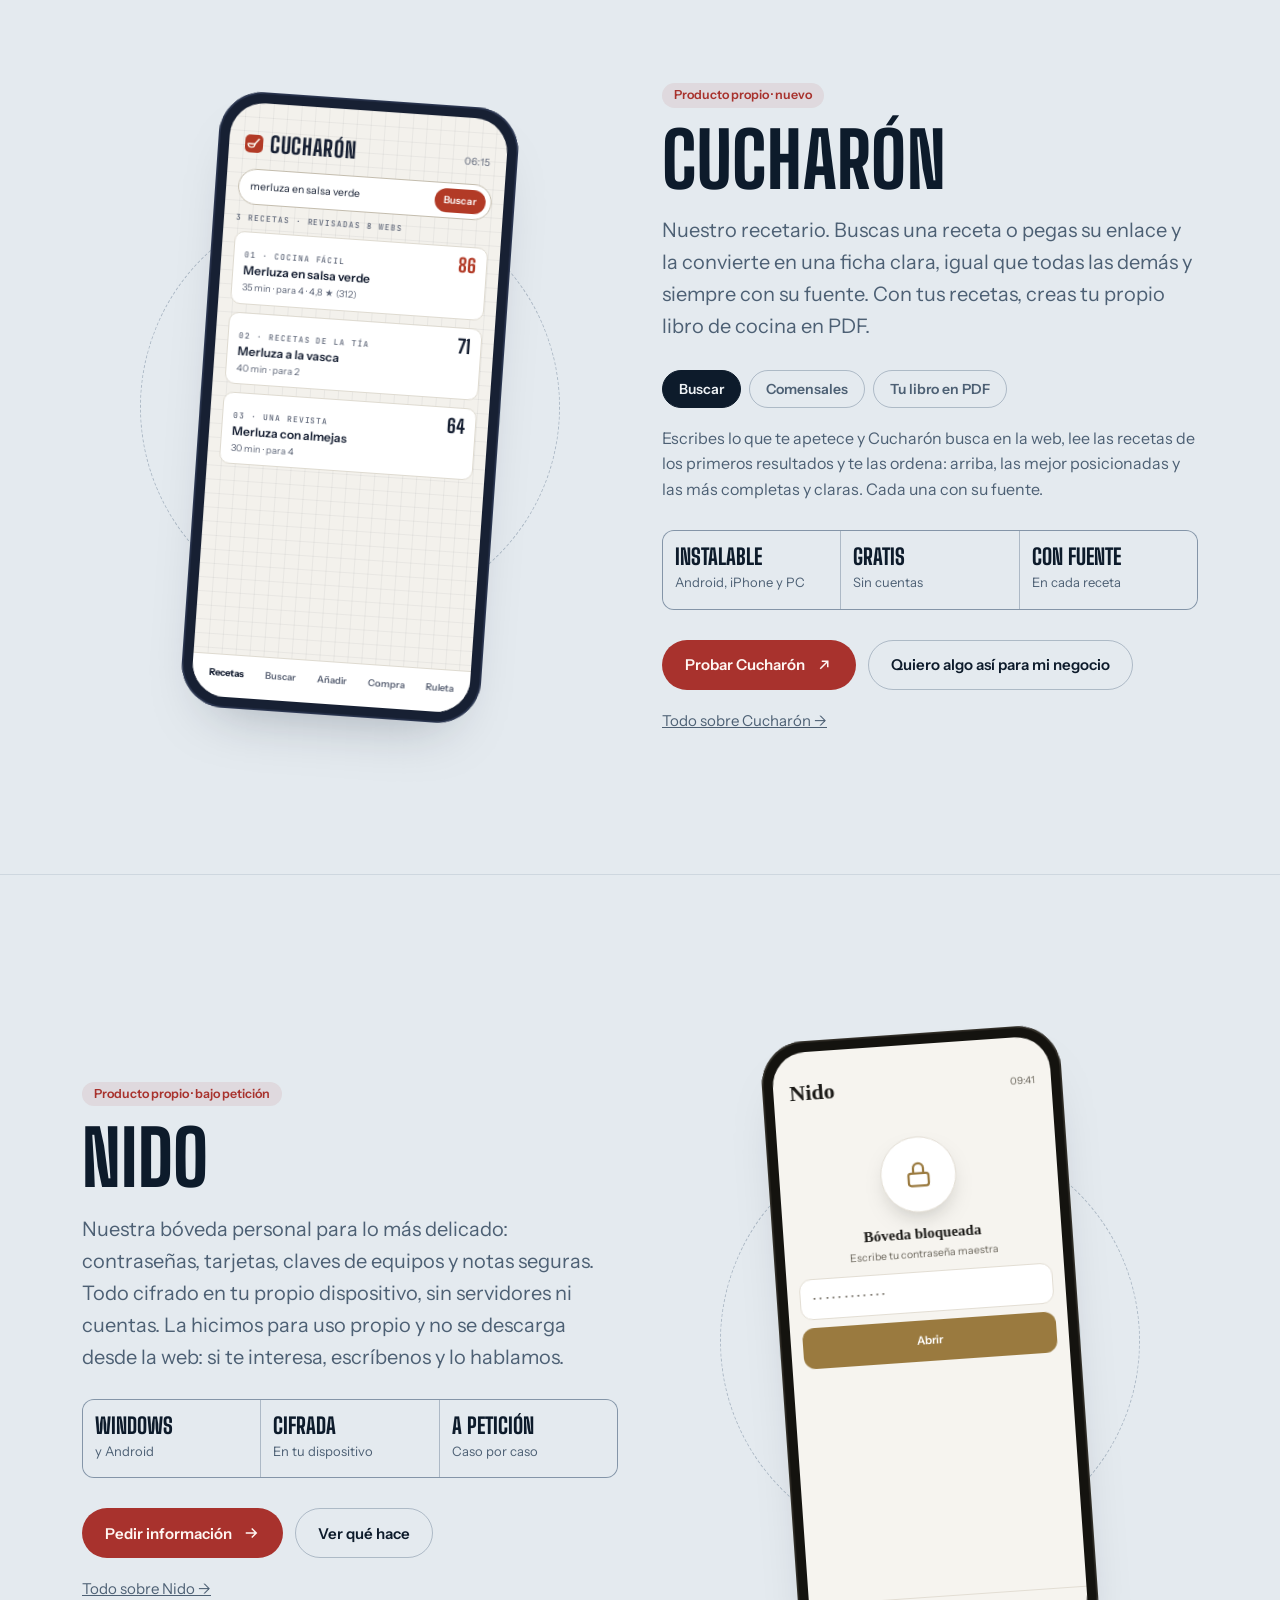
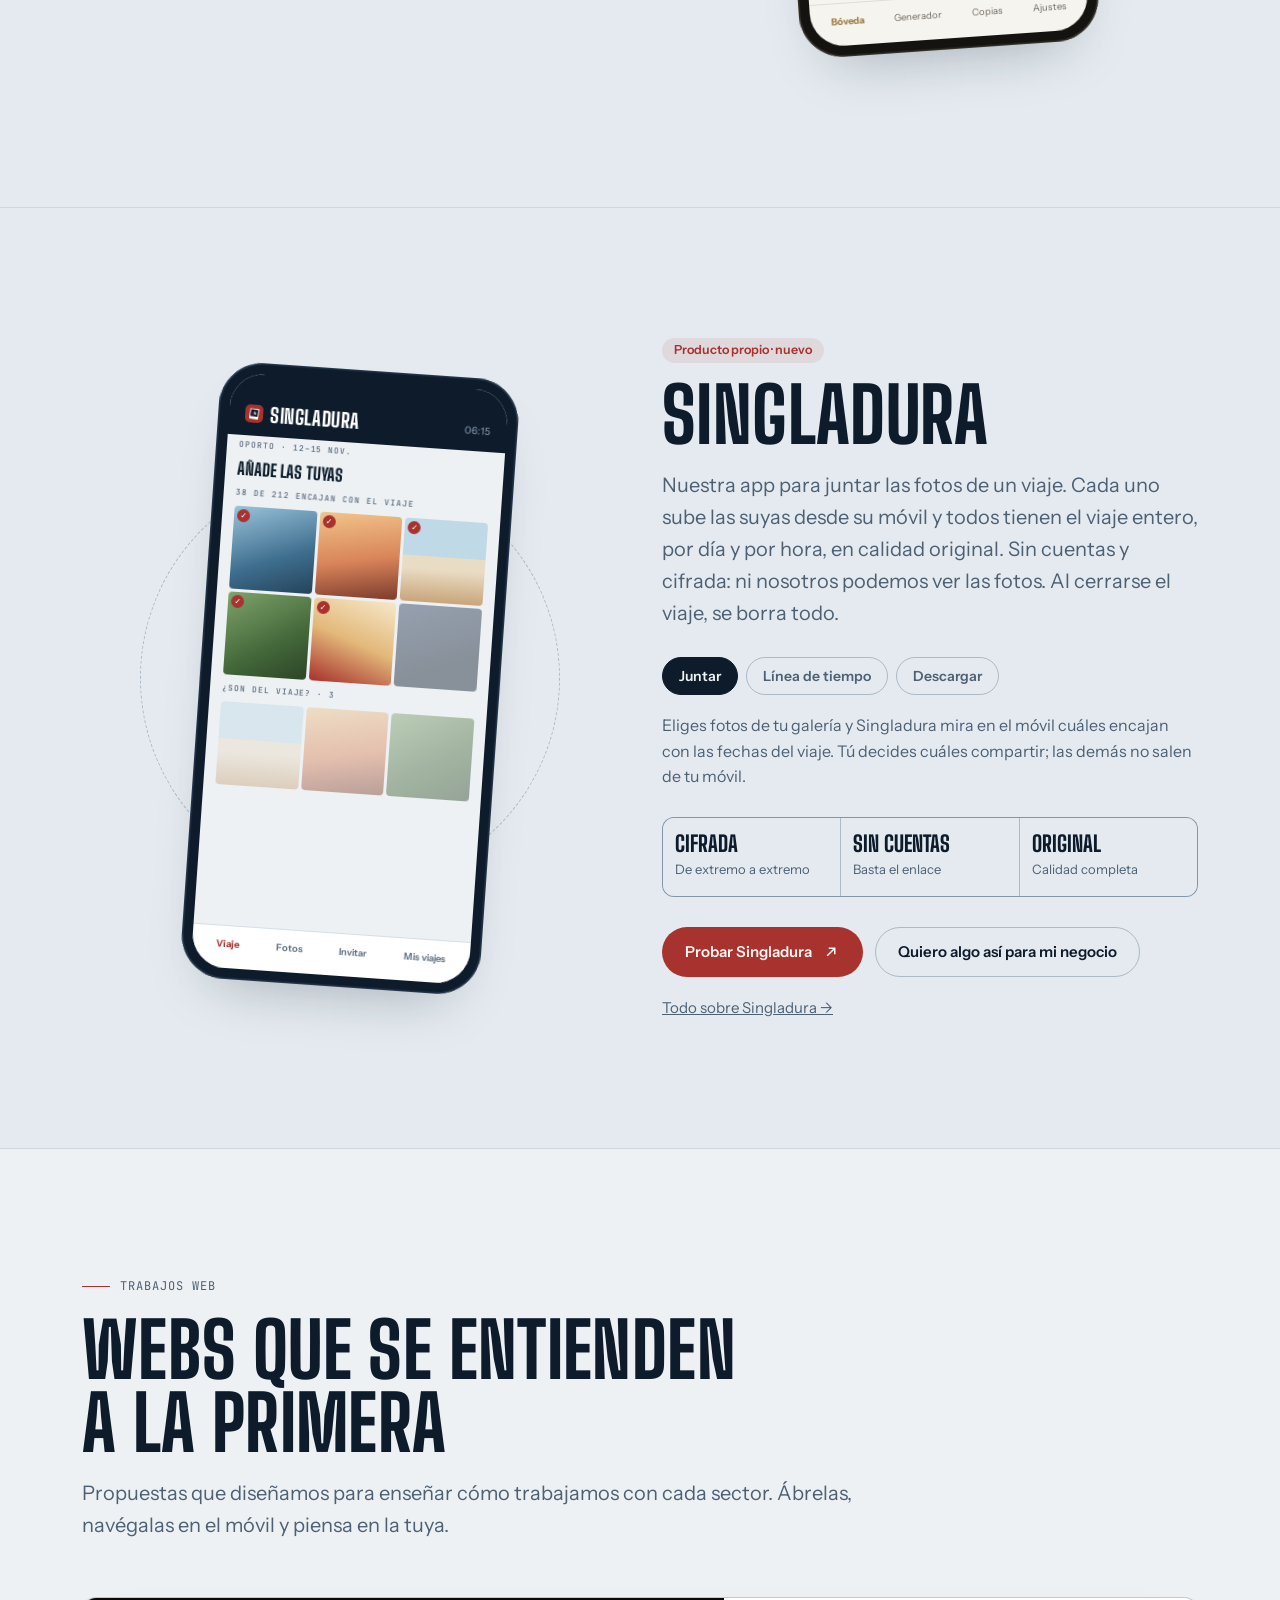
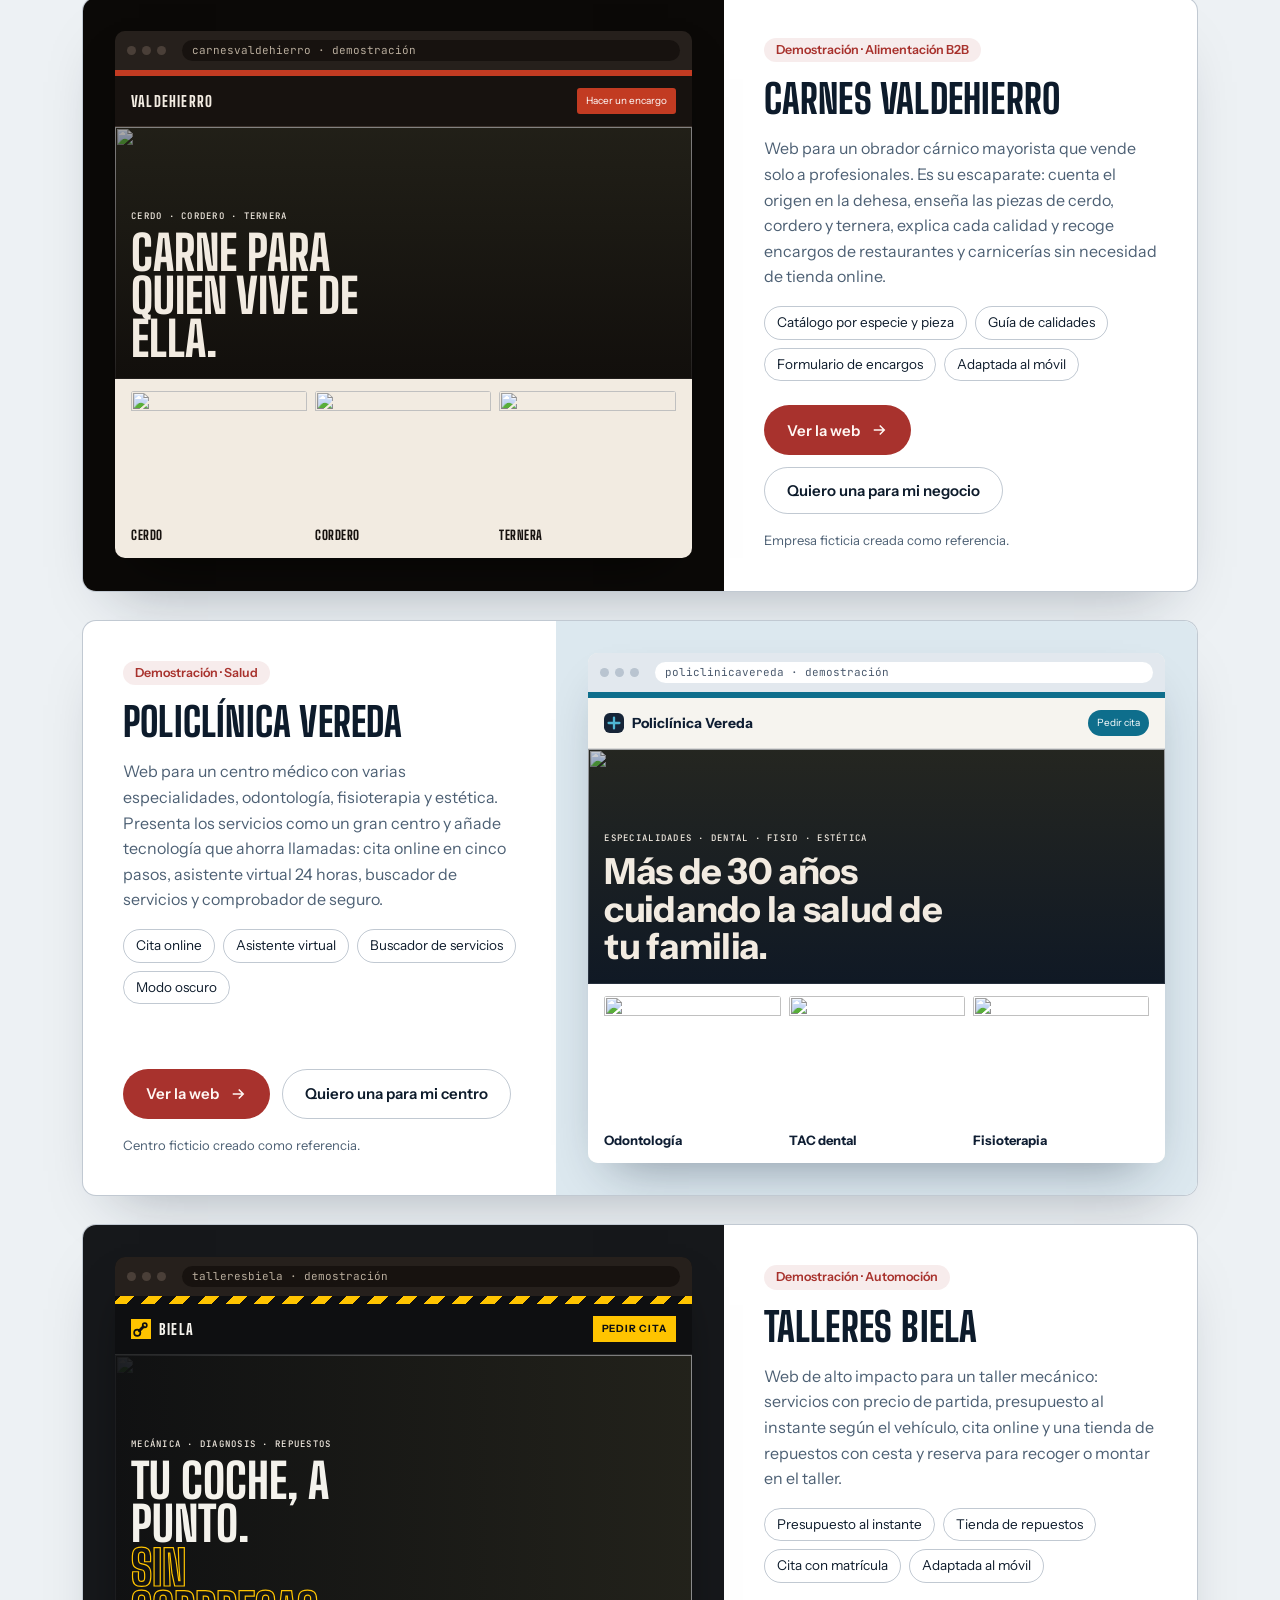
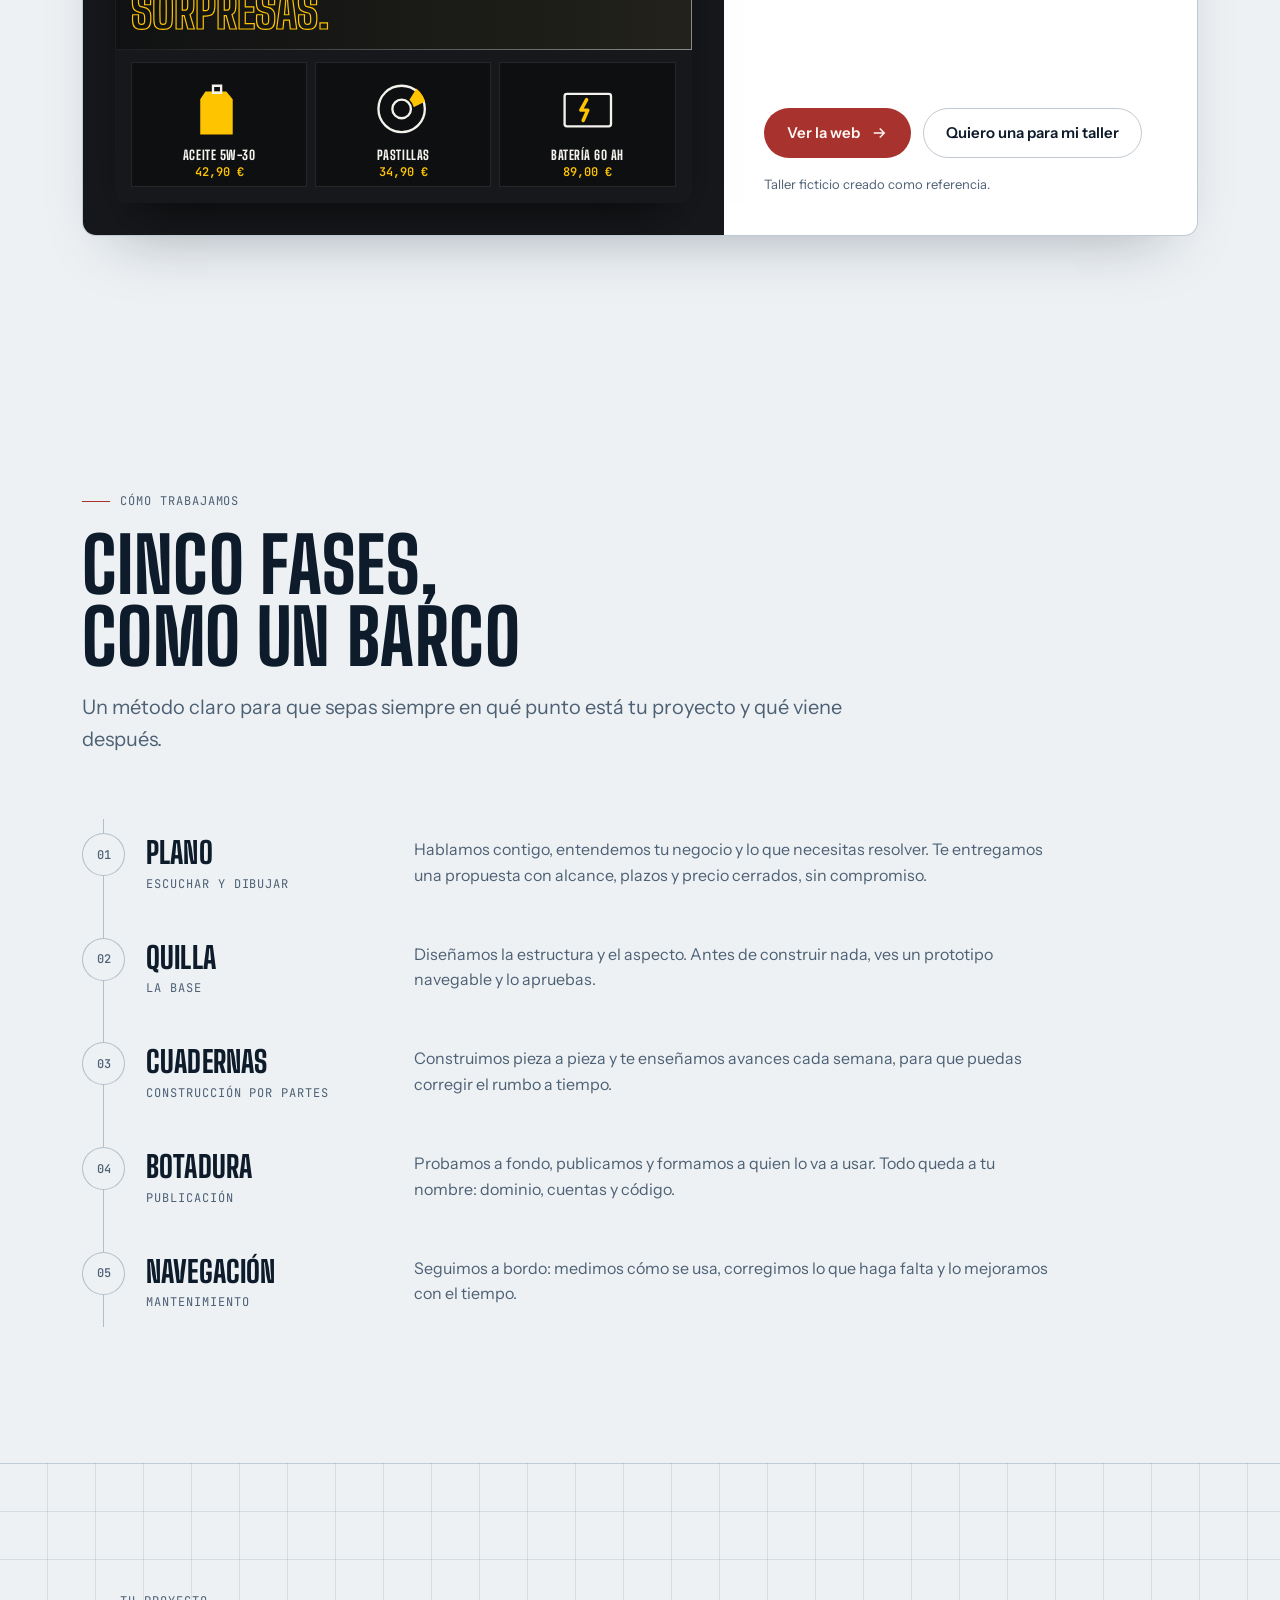
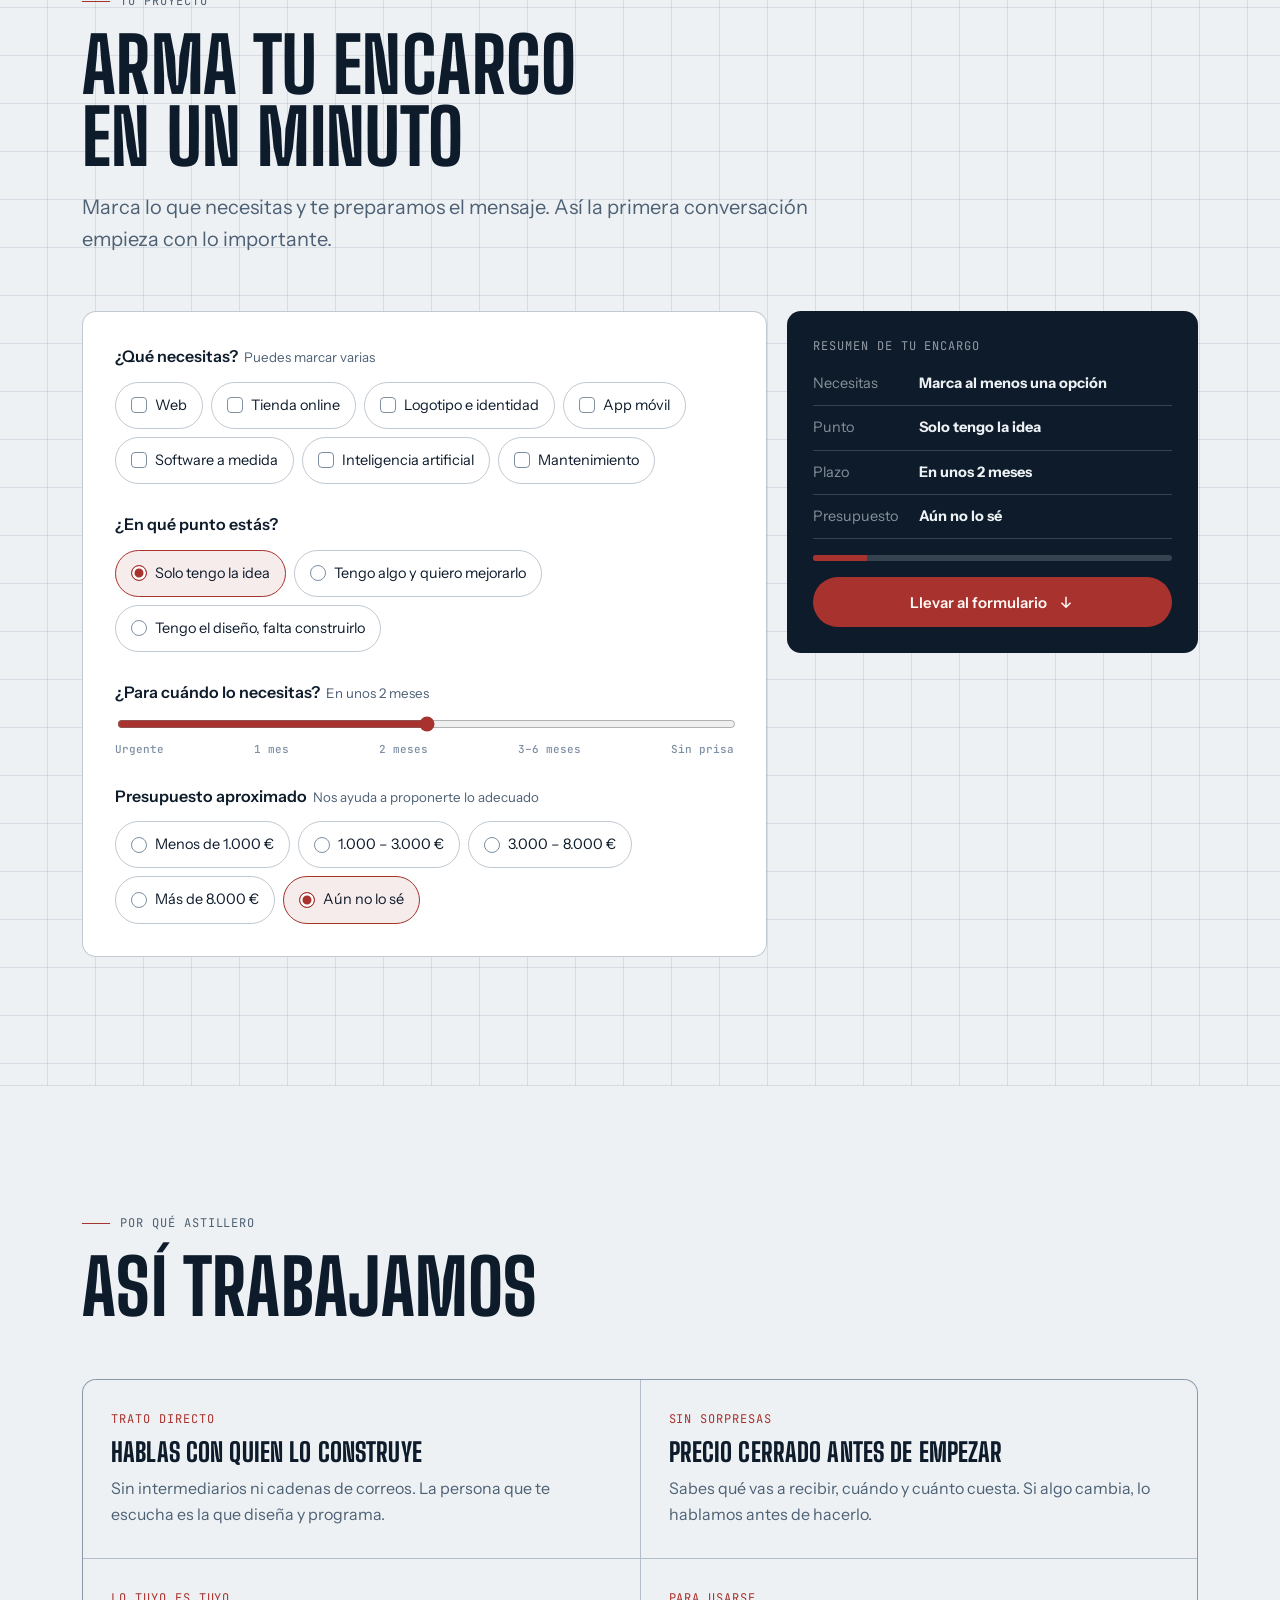
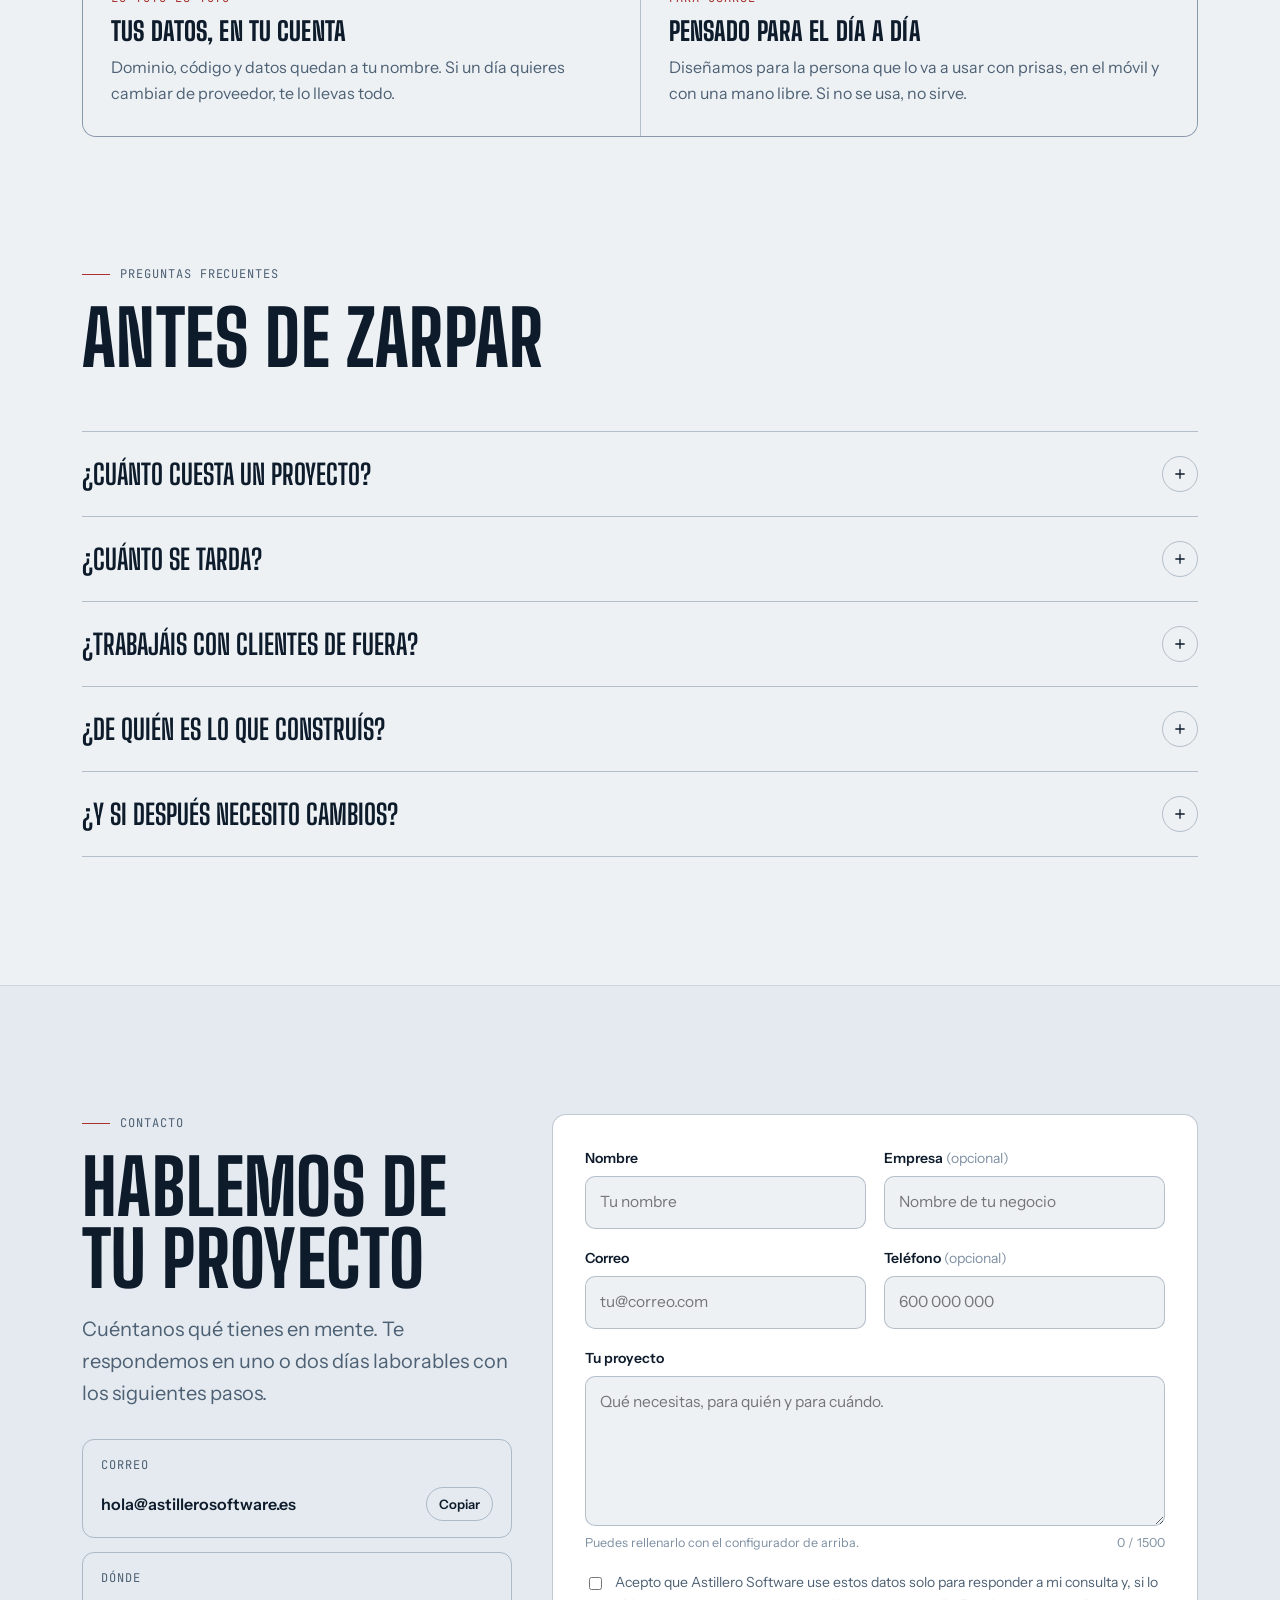
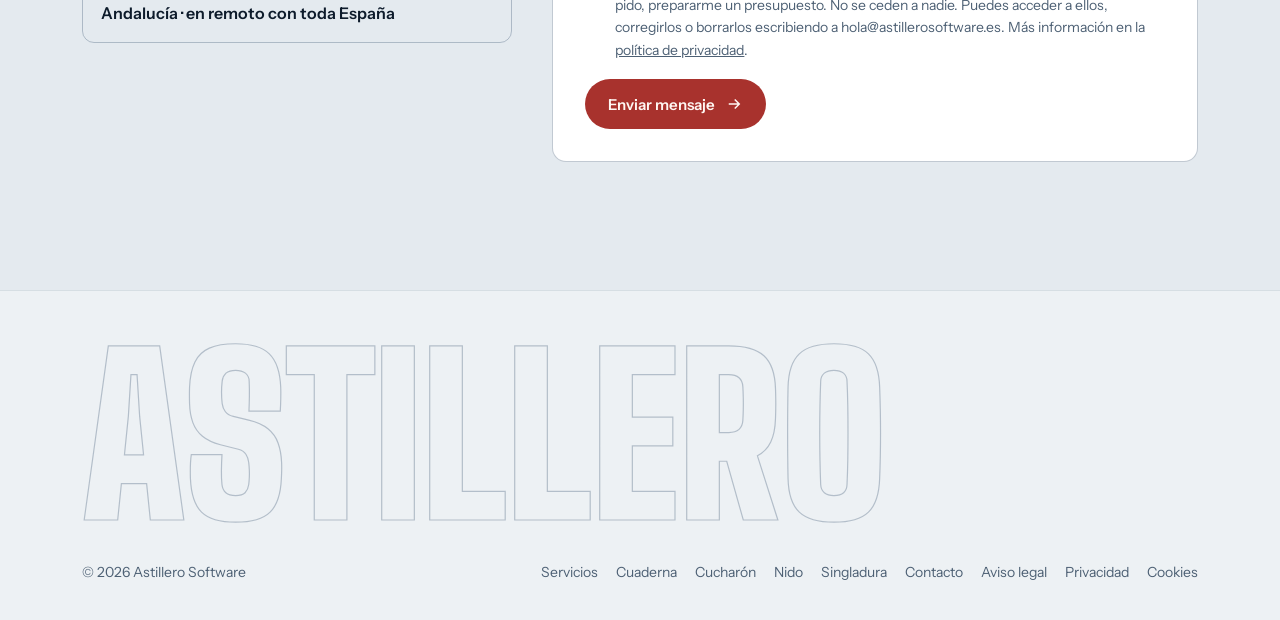
==== commit a348cd2b: "Merge remote-tracking branch 'origin/main' into textos-legales" ====
--- a/index.html
+++ b/index.html
@@ -6,9 +6,7 @@
 <meta name="viewport" content="width=device-width, initial-scale=1, viewport-fit=cover">
 <title>Astillero Software · Diseño web, apps y software a medida</title>
 <meta name="description" content="Estudio de diseño y software: webs, identidad gráfica, aplicaciones y herramientas a medida.">
-<link rel="preconnect" href="https://fonts.googleapis.com">
-<link rel="preconnect" href="https://fonts.gstatic.com" crossorigin>
-<link rel="stylesheet" href="https://fonts.googleapis.com/css2?family=Big+Shoulders+Display:wght@600;700;800;900&family=Instrument+Sans:ital,wght@0,400;0,500;0,600;0,700;1,400&family=JetBrains+Mono:wght@400;500&display=swap">
+<link rel="stylesheet" href="/fuentes/fuentes.css">
 <meta name="theme-color" content="#0A1522">
 <link rel="icon" href="favicon.svg" type="image/svg+xml">
 <link rel="canonical" href="https://astillerosoftware.es/">
@@ -1013,7 +1011,7 @@
         </div>
         <div class="campo"><label for="fMsg">Tu proyecto</label><textarea id="fMsg" name="mensaje" required maxlength="1500" placeholder="Qué necesitas, para quién y para cuándo."></textarea><span class="ayuda"><span>Puedes rellenarlo con el configurador de arriba.</span><span id="fCont">0 / 1500</span></span><span class="err">Cuéntanos algo del proyecto (al menos 20 caracteres).</span></div>
         <input type="text" name="web" id="fWeb" tabindex="-1" autocomplete="off" aria-hidden="true" style="position:absolute;left:-9999px;width:1px;height:1px">
-        <label class="acepto"><input type="checkbox" id="fAcepto" required><span>Acepto que Astillero Software use estos datos solo para responder a mi consulta (<a href="privacidad.html">privacidad</a>).</span></label>
+        <label class="acepto"><input type="checkbox" id="fAcepto" required><span>Acepto que Astillero Software use estos datos solo para responder a mi consulta y, si lo pido, prepararme un presupuesto. No se ceden a nadie. Puedes acceder a ellos, corregirlos o borrarlos escribiendo a hola@astillerosoftware.es. Más información en la <a href="privacidad.html">política de privacidad</a>.</span></label>
         <div id="fAviso" hidden></div>
         <div><button class="btn btn-1" type="submit" id="fEnviar">Enviar mensaje <svg viewBox="0 0 24 24" fill="none" stroke="currentColor" stroke-width="2"><path d="M5 12h14M13 6l6 6-6 6"/></svg></button></div>
       </form>
@@ -1033,7 +1031,9 @@
         <a href="/nido/">Nido</a>
         <a href="/singladura/">Singladura</a>
         <a href="#contacto">Contacto</a>
+        <a href="/aviso-legal.html">Aviso legal</a>
         <a href="privacidad.html">Privacidad</a>
+        <a href="/cookies.html">Cookies</a>
       </nav>
     </div>
   </div>
--- a/fuentes/fuentes.css
+++ b/fuentes/fuentes.css
@@ -0,0 +1,17 @@
+/* Tipografías alojadas en la propia web (no se pide nada a Google: así no se envía la IP de quien visita a terceros).
+   Todas con licencia SIL Open Font License (ver OFL-*.txt). Recortadas a los caracteres latinos y españoles. */
+@font-face{font-family:"Big Shoulders Display";src:url("/fuentes/big-shoulders-display.woff") format("woff");font-weight:100 900;font-style:normal;font-display:swap}
+@font-face{font-family:"Instrument Sans";src:url("/fuentes/instrument-sans.woff") format("woff");font-weight:400 700;font-stretch:75% 100%;font-style:normal;font-display:swap}
+@font-face{font-family:"Instrument Sans";src:url("/fuentes/instrument-sans-italic.woff") format("woff");font-weight:400 700;font-stretch:75% 100%;font-style:italic;font-display:swap}
+@font-face{font-family:"JetBrains Mono";src:url("/fuentes/jetbrains-mono.woff") format("woff");font-weight:100 800;font-style:normal;font-display:swap}
+@font-face{font-family:"Archivo";src:url("/fuentes/archivo.woff") format("woff");font-weight:100 900;font-stretch:62% 125%;font-style:normal;font-display:swap}
+@font-face{font-family:"Plus Jakarta Sans";src:url("/fuentes/plus-jakarta-sans.woff") format("woff");font-weight:200 800;font-style:normal;font-display:swap}
+@font-face{font-family:"Figtree";src:url("/fuentes/figtree.woff") format("woff");font-weight:300 900;font-style:normal;font-display:swap}
+@font-face{font-family:"Figtree";src:url("/fuentes/figtree-italic.woff") format("woff");font-weight:300 900;font-style:italic;font-display:swap}
+@font-face{font-family:"Unbounded";src:url("/fuentes/unbounded.woff") format("woff");font-weight:200 900;font-style:normal;font-display:swap}
+@font-face{font-family:"Barlow";src:url("/fuentes/barlow-regular.woff") format("woff");font-weight:400;font-display:swap}
+@font-face{font-family:"Barlow";src:url("/fuentes/barlow-medium.woff") format("woff");font-weight:500;font-display:swap}
+@font-face{font-family:"Barlow";src:url("/fuentes/barlow-semibold.woff") format("woff");font-weight:600;font-display:swap}
+@font-face{font-family:"Barlow";src:url("/fuentes/barlow-bold.woff") format("woff");font-weight:700;font-display:swap}
+@font-face{font-family:"Barlow Condensed";src:url("/fuentes/barlow-condensed-semibold.woff") format("woff");font-weight:600;font-display:swap}
+@font-face{font-family:"Barlow Condensed";src:url("/fuentes/barlow-condensed-bold.woff") format("woff");font-weight:700;font-display:swap}
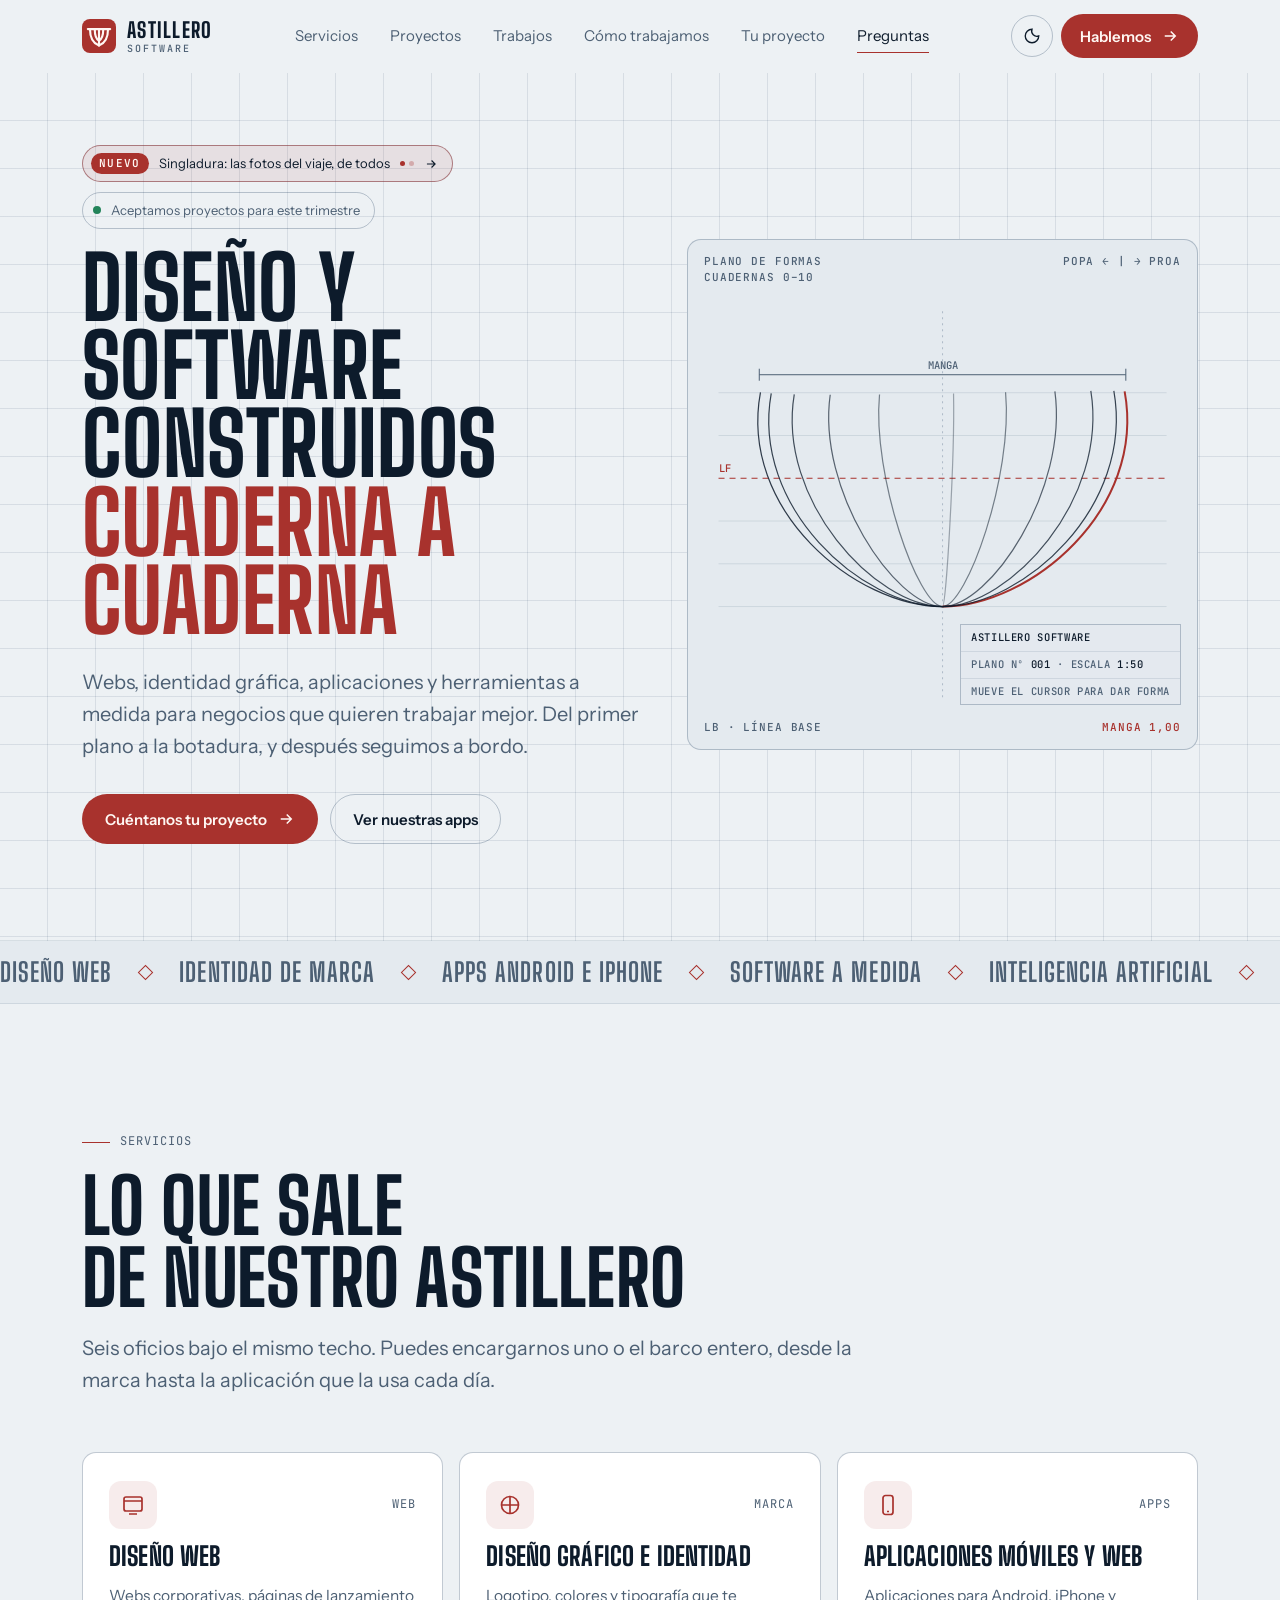
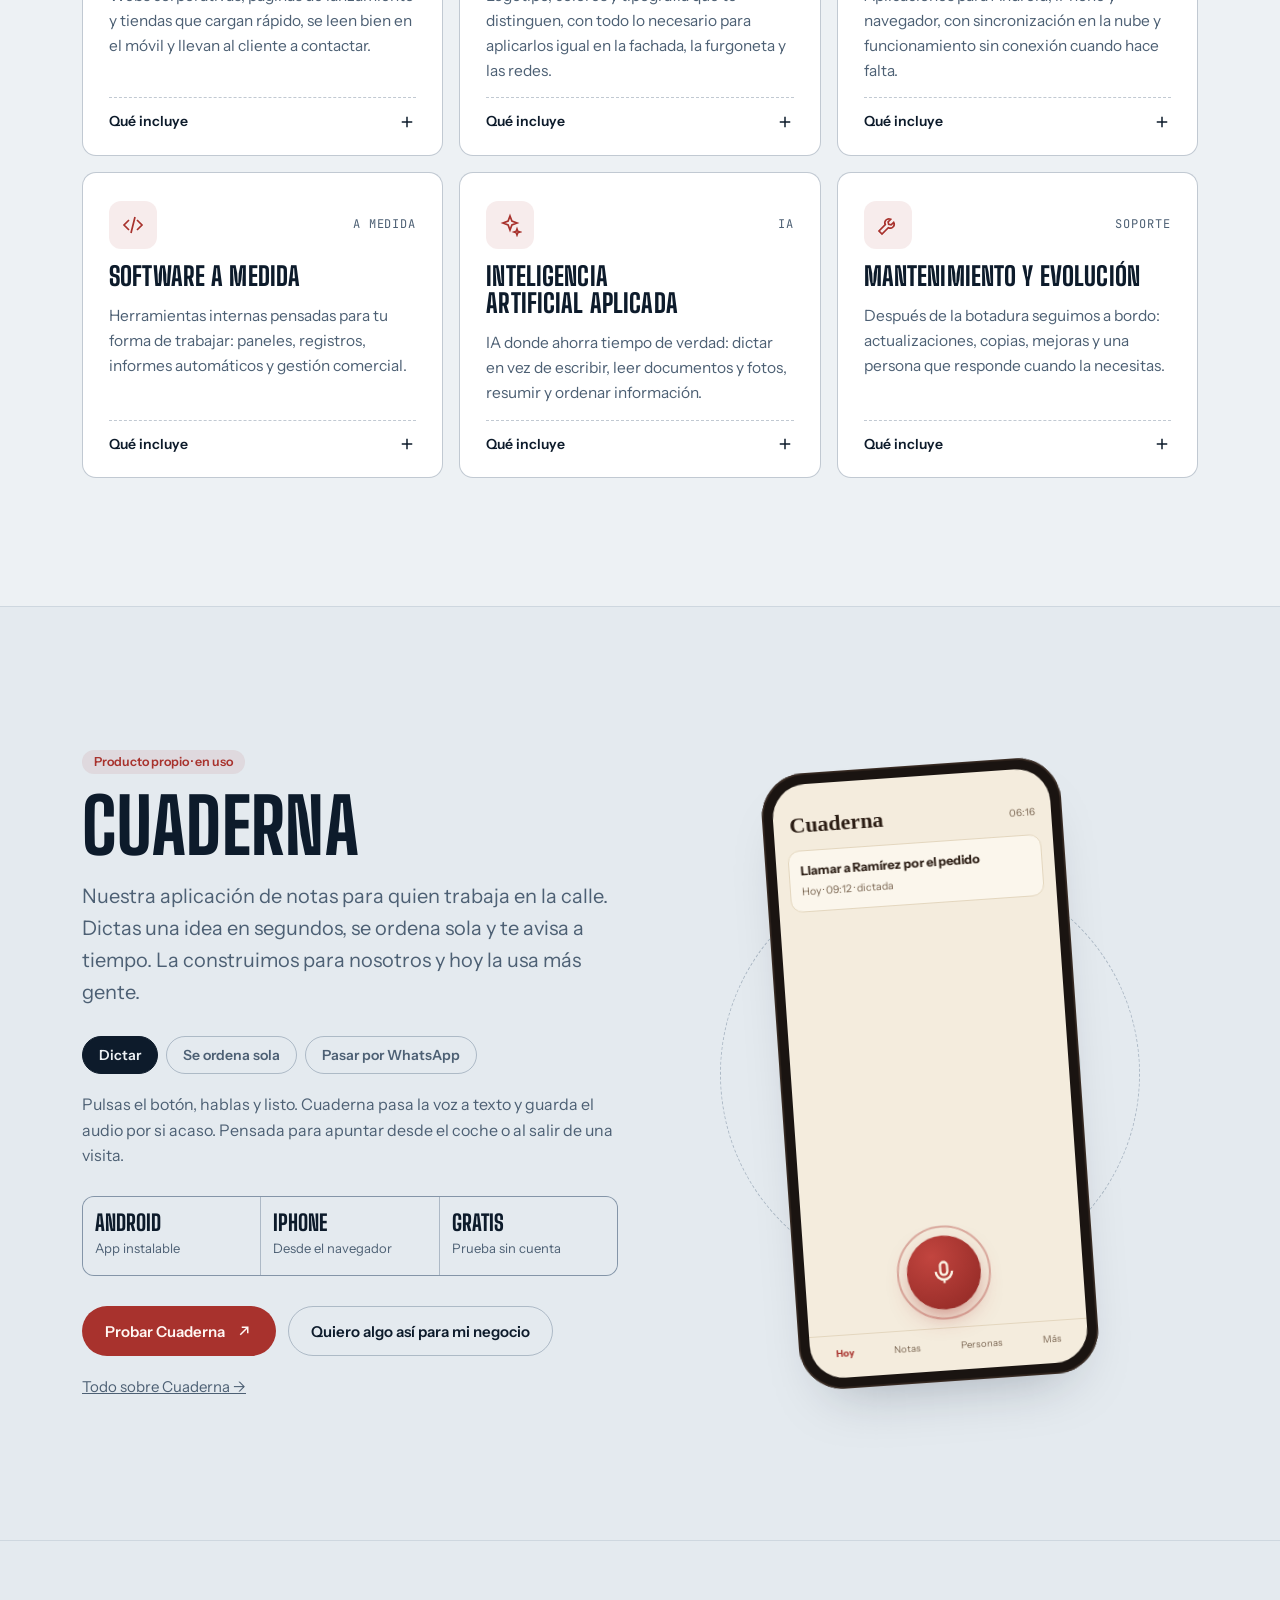
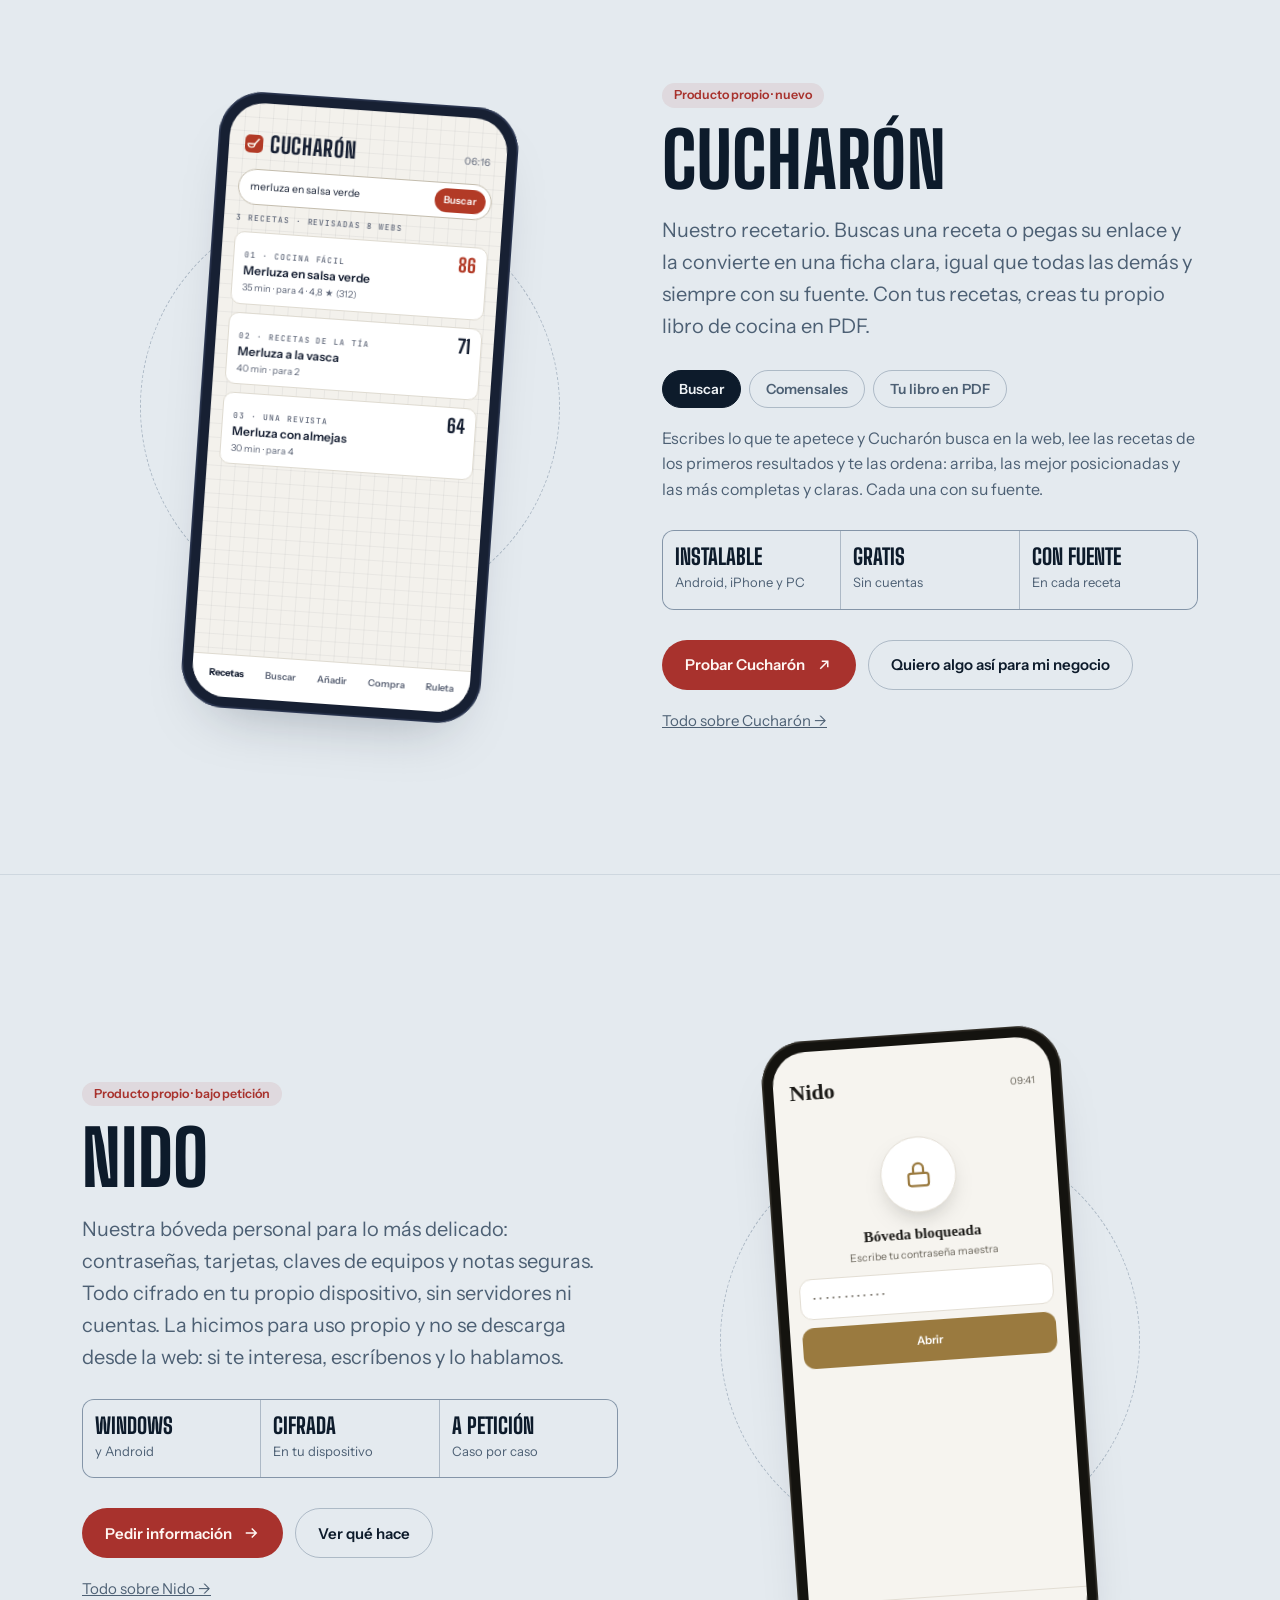
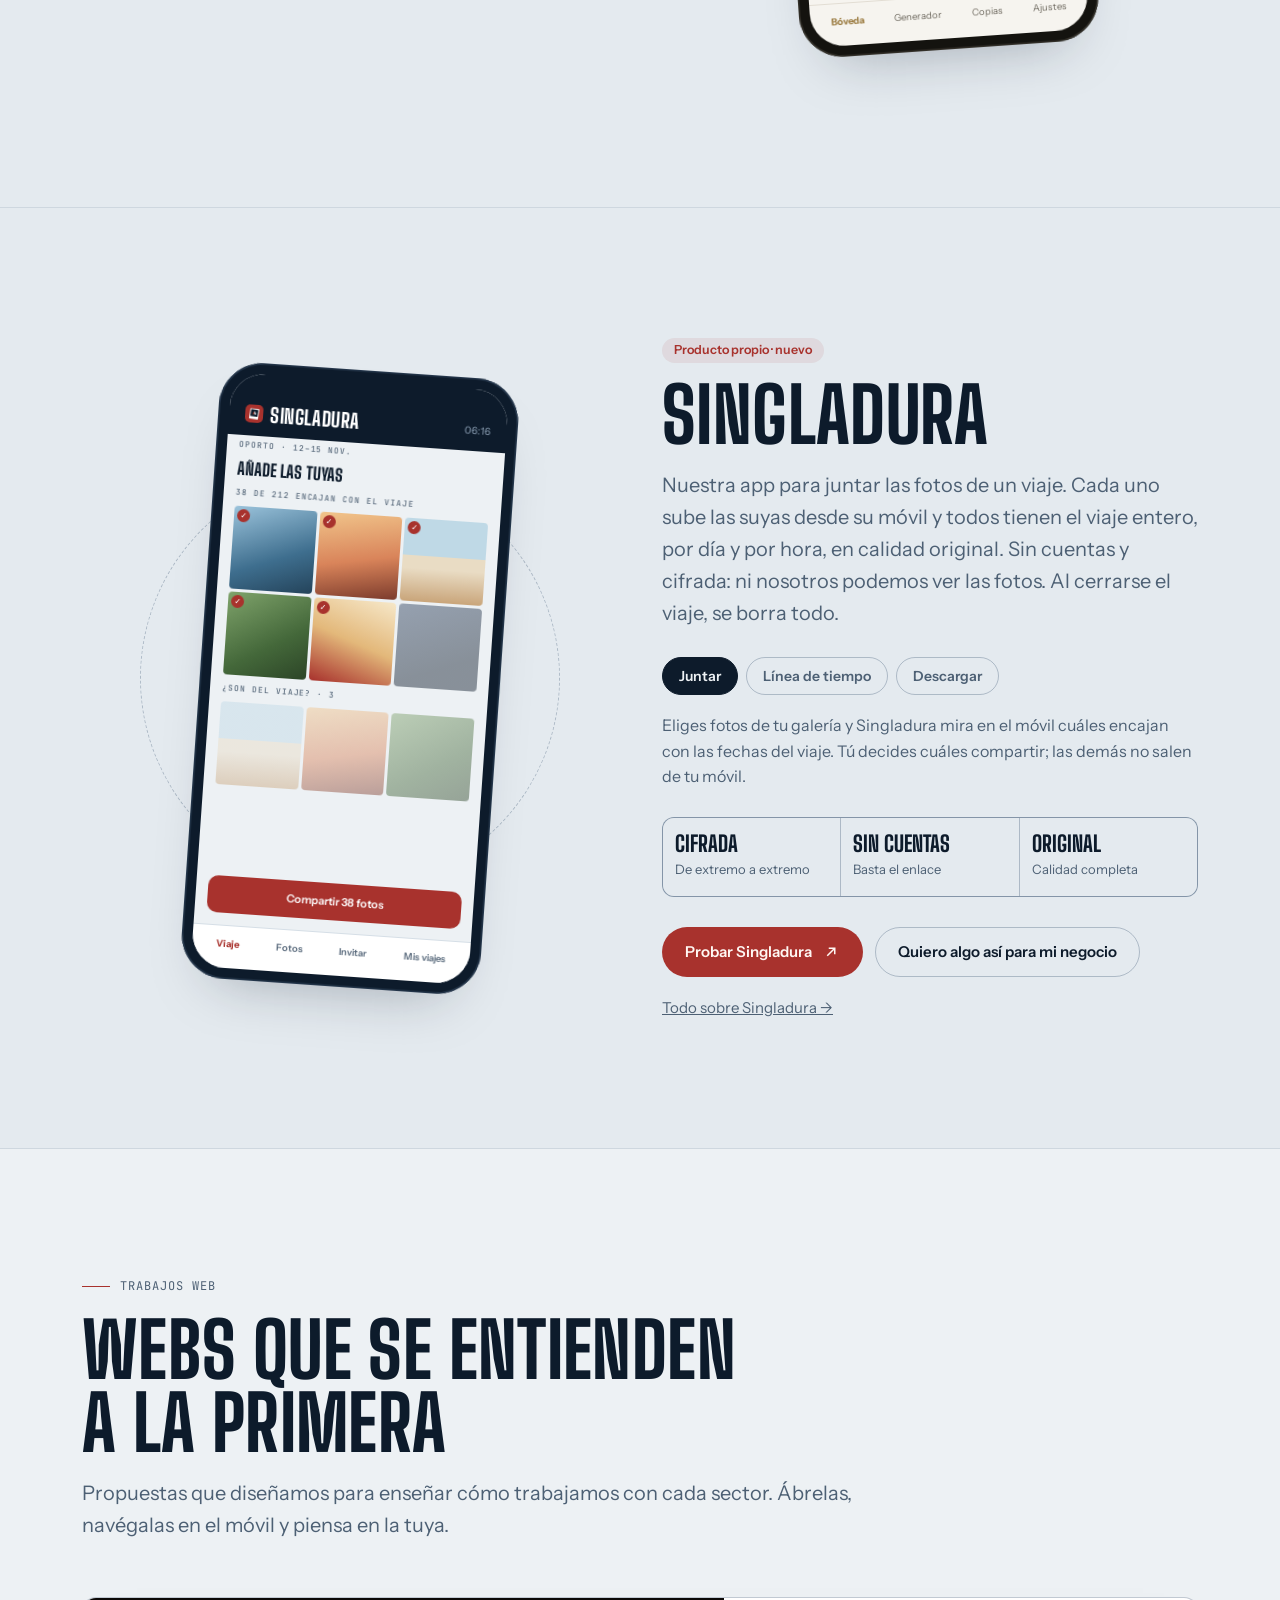
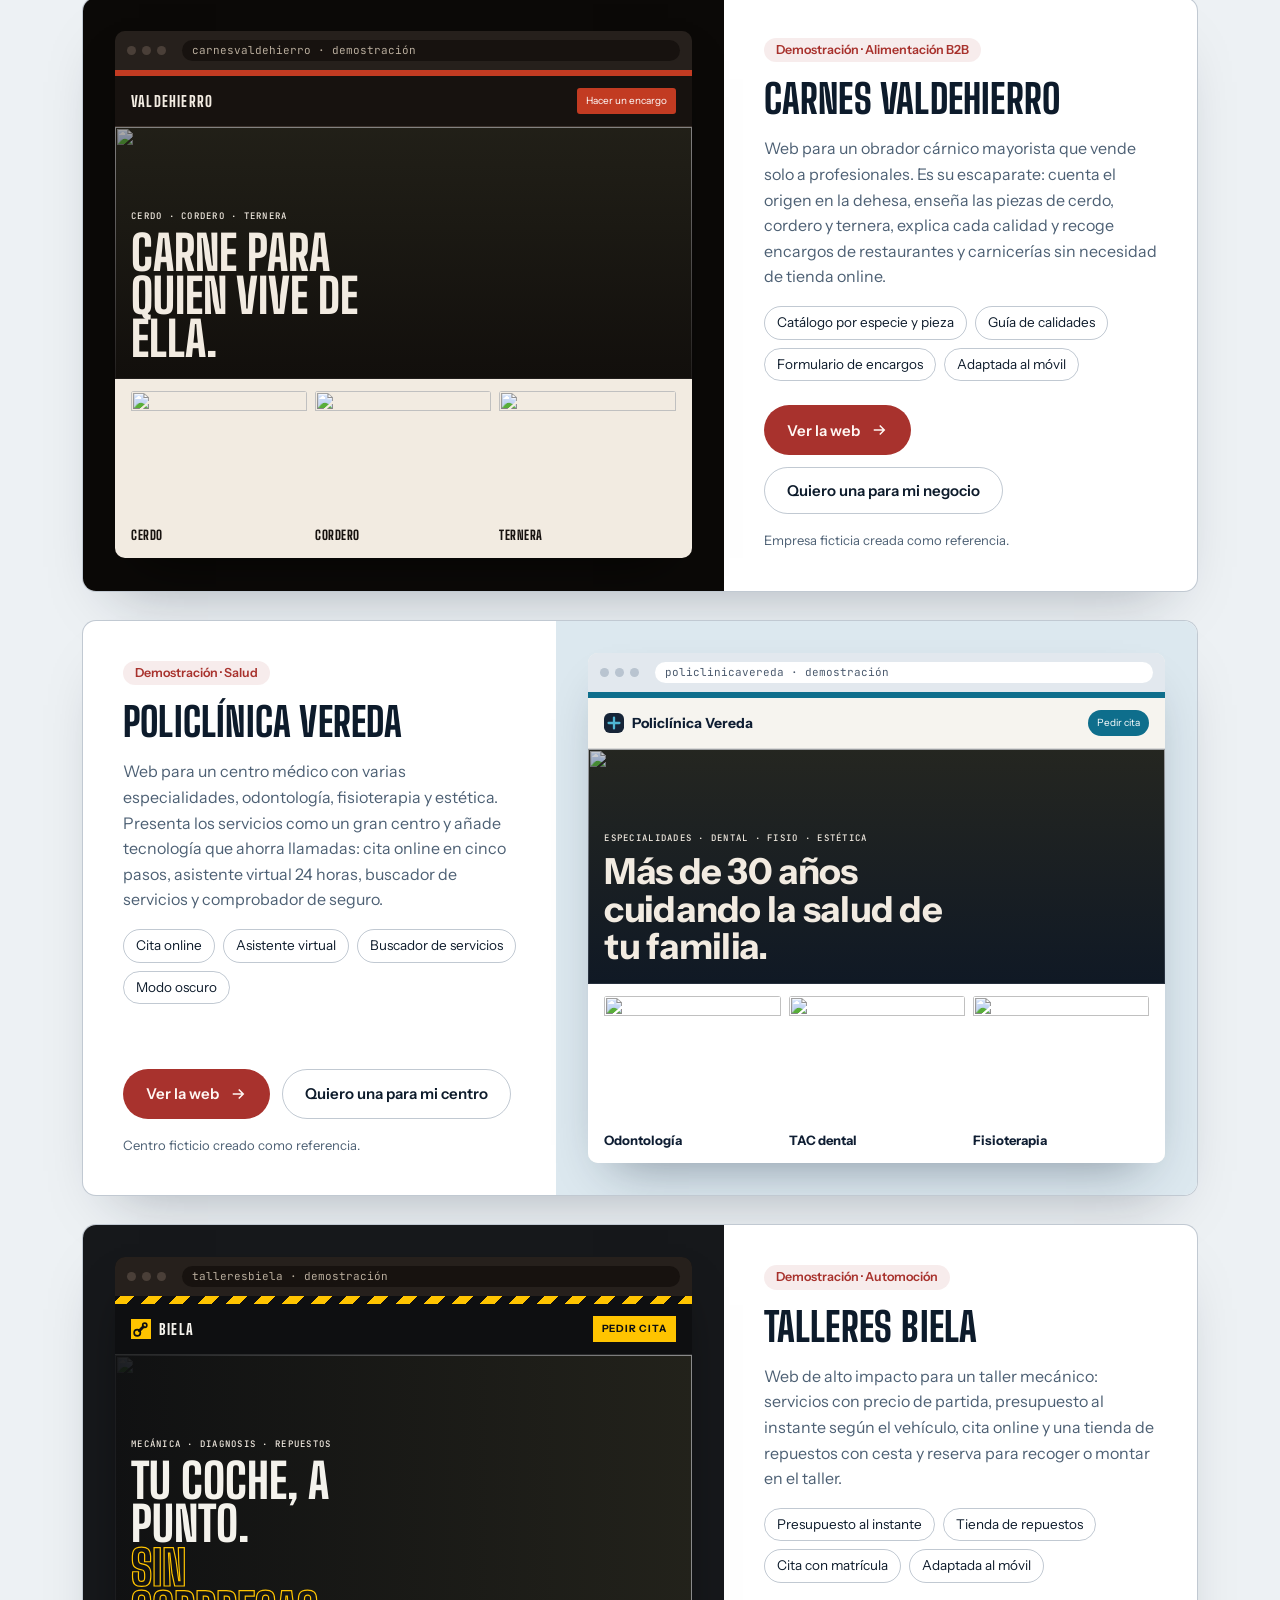
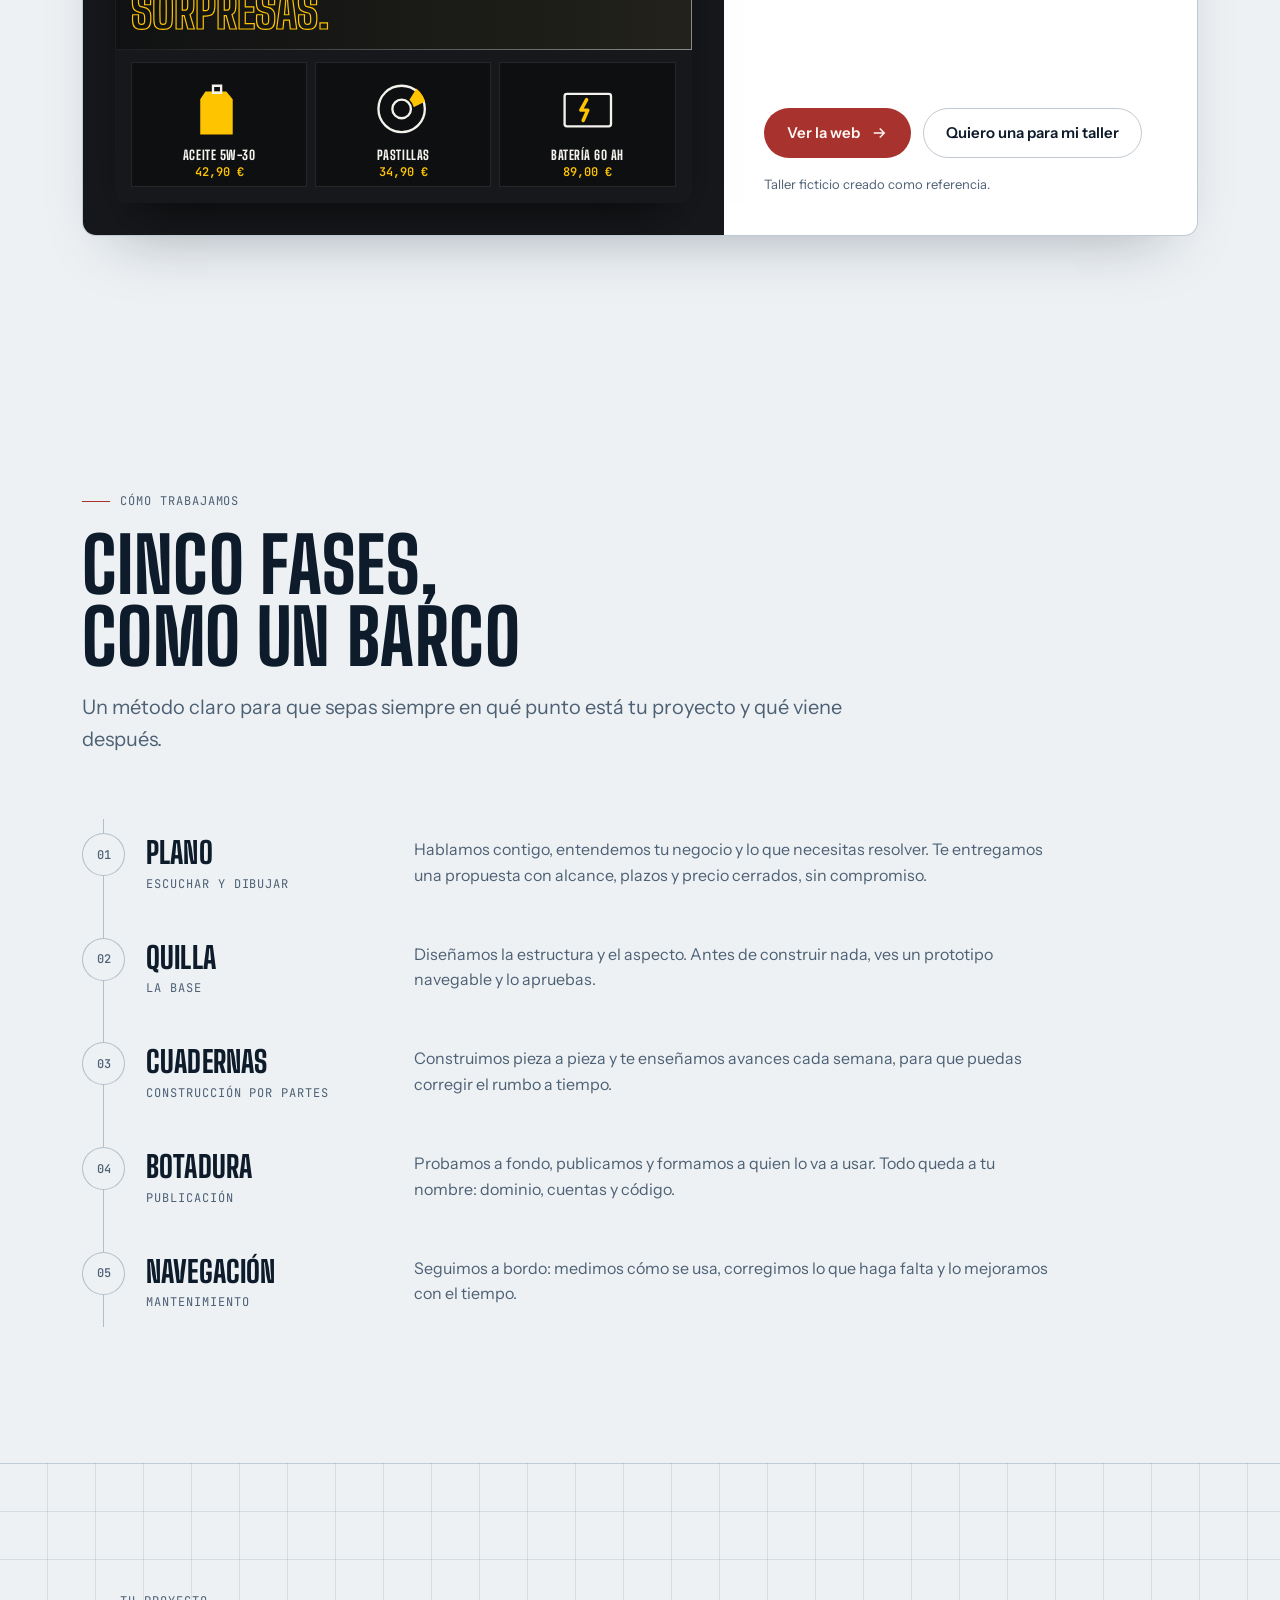
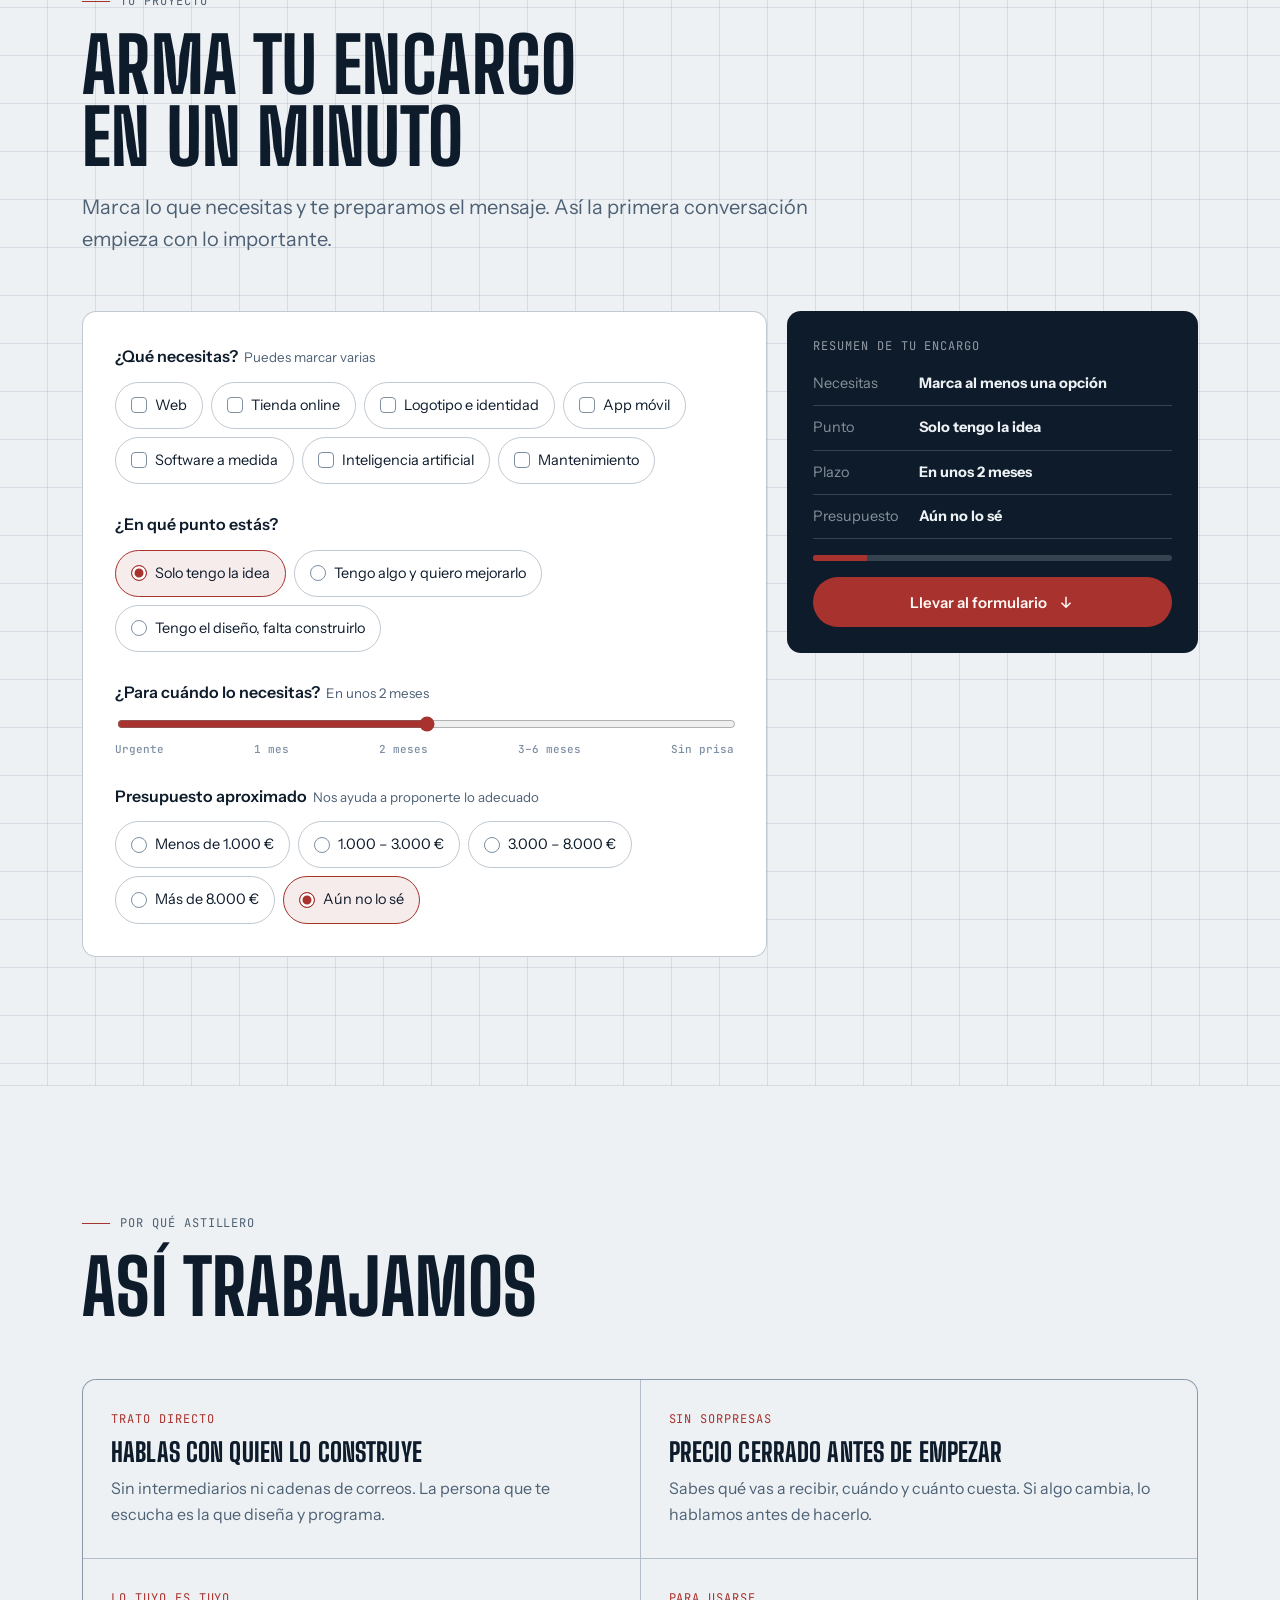
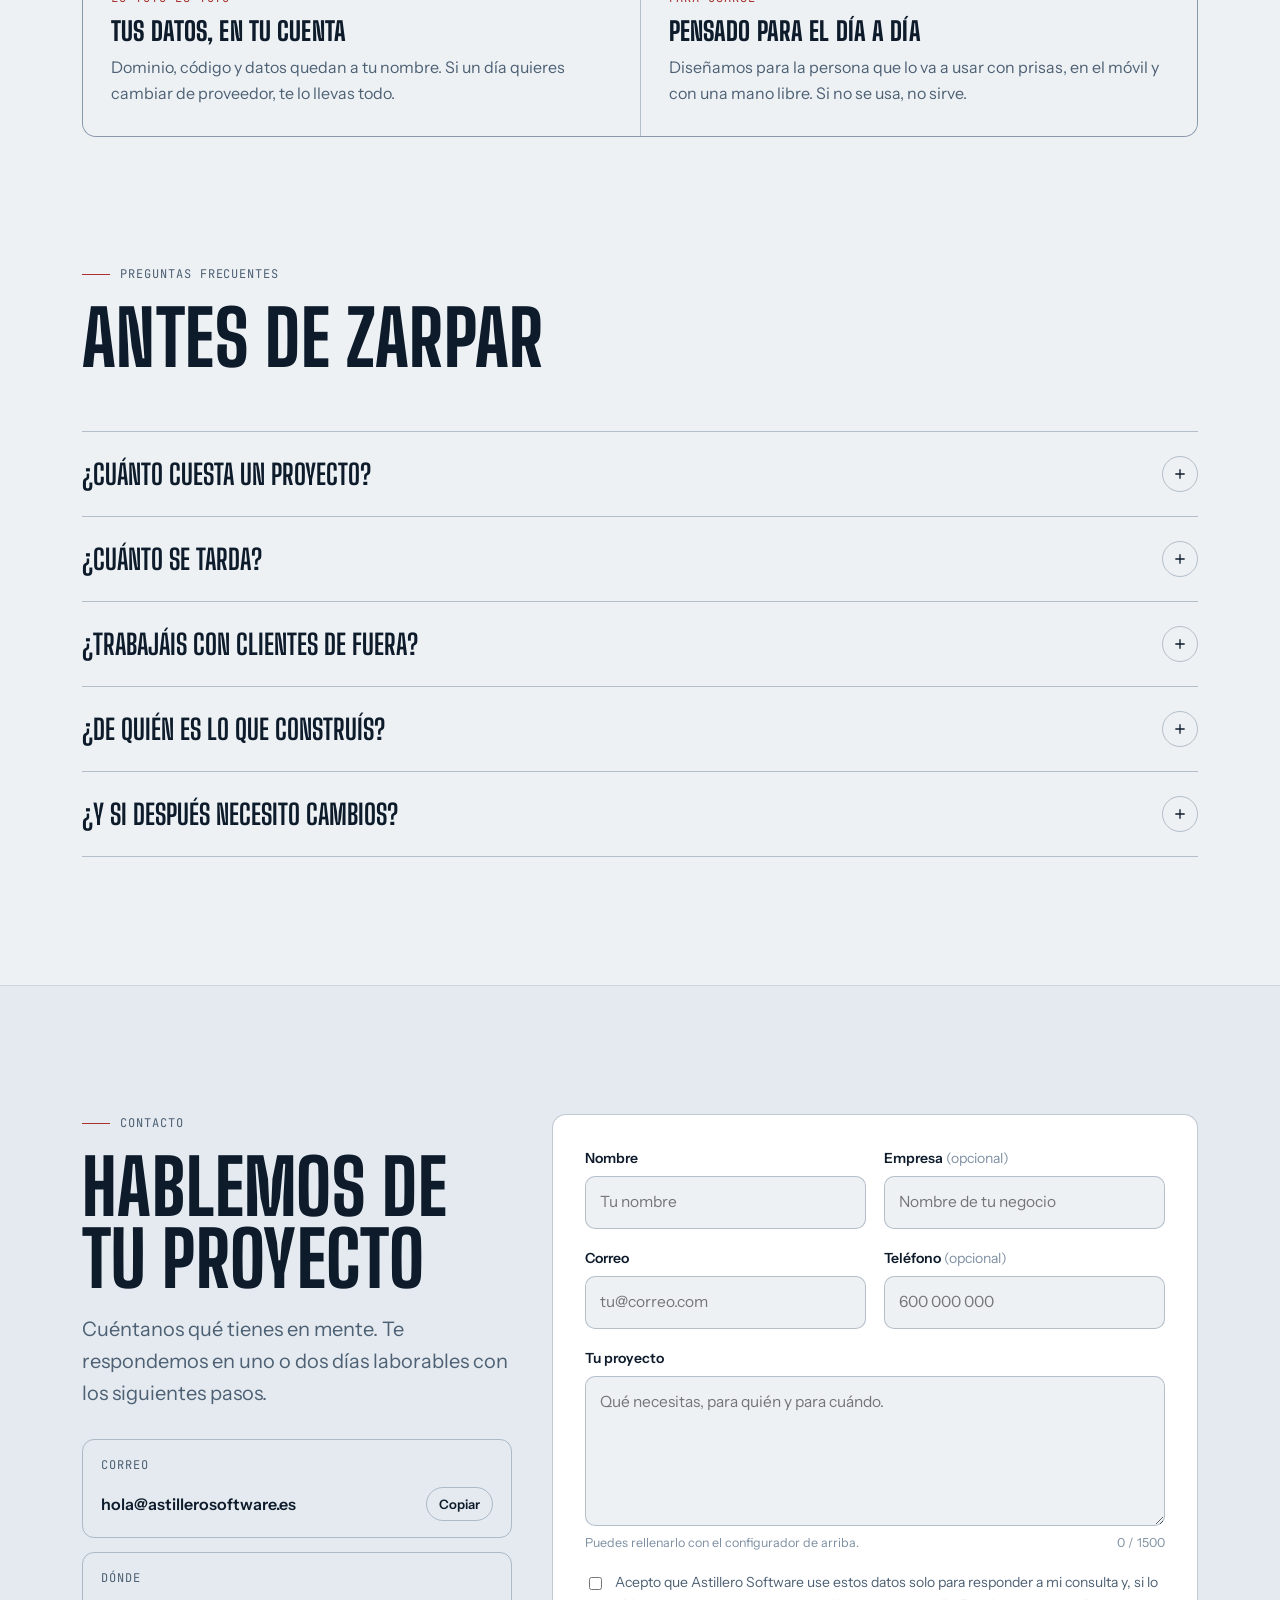
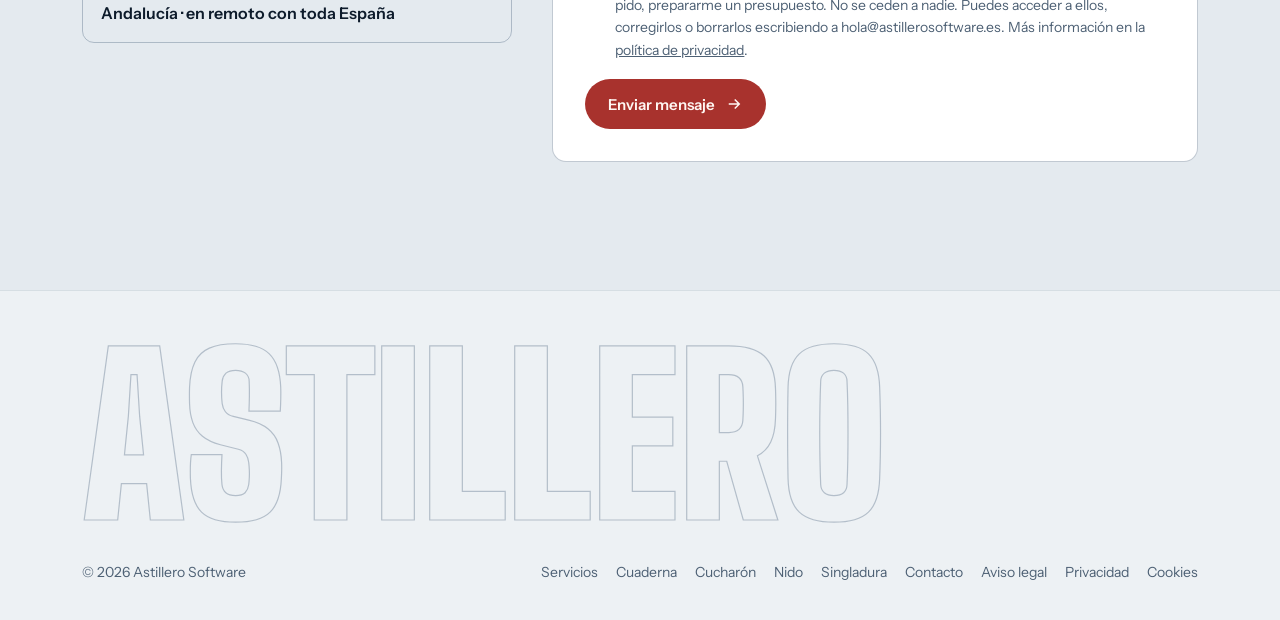
==== commit 1209f6b5: "CSP en la rama de textos legales: aviso legal y cookies, sin Google Fonts - Trae main (CSP y scripts" ====
--- a/index.html
+++ b/index.html
@@ -2,7 +2,7 @@
 <html lang="es">
 <head>
 <meta charset="utf-8">
-<meta http-equiv="Content-Security-Policy" content="default-src 'self'; script-src 'self' https://static.cloudflareinsights.com; style-src 'self' 'unsafe-inline' https://fonts.googleapis.com; font-src 'self' https://fonts.gstatic.com; img-src 'self' data: https://images.unsplash.com; connect-src 'self' https://cuaderna-jam-gwhugrdqcub6e9ba.swedencentral-01.azurewebsites.net https://cloudflareinsights.com; base-uri 'self'; form-action 'self'; object-src 'none'">
+<meta http-equiv="Content-Security-Policy" content="default-src 'self'; script-src 'self' https://static.cloudflareinsights.com; style-src 'self' 'unsafe-inline'; font-src 'self'; img-src 'self' data: https://images.unsplash.com; connect-src 'self' https://cuaderna-jam-gwhugrdqcub6e9ba.swedencentral-01.azurewebsites.net https://cloudflareinsights.com; base-uri 'self'; form-action 'self'; object-src 'none'">
 <meta name="viewport" content="width=device-width, initial-scale=1, viewport-fit=cover">
 <title>Astillero Software · Diseño web, apps y software a medida</title>
 <meta name="description" content="Estudio de diseño y software: webs, identidad gráfica, aplicaciones y herramientas a medida.">
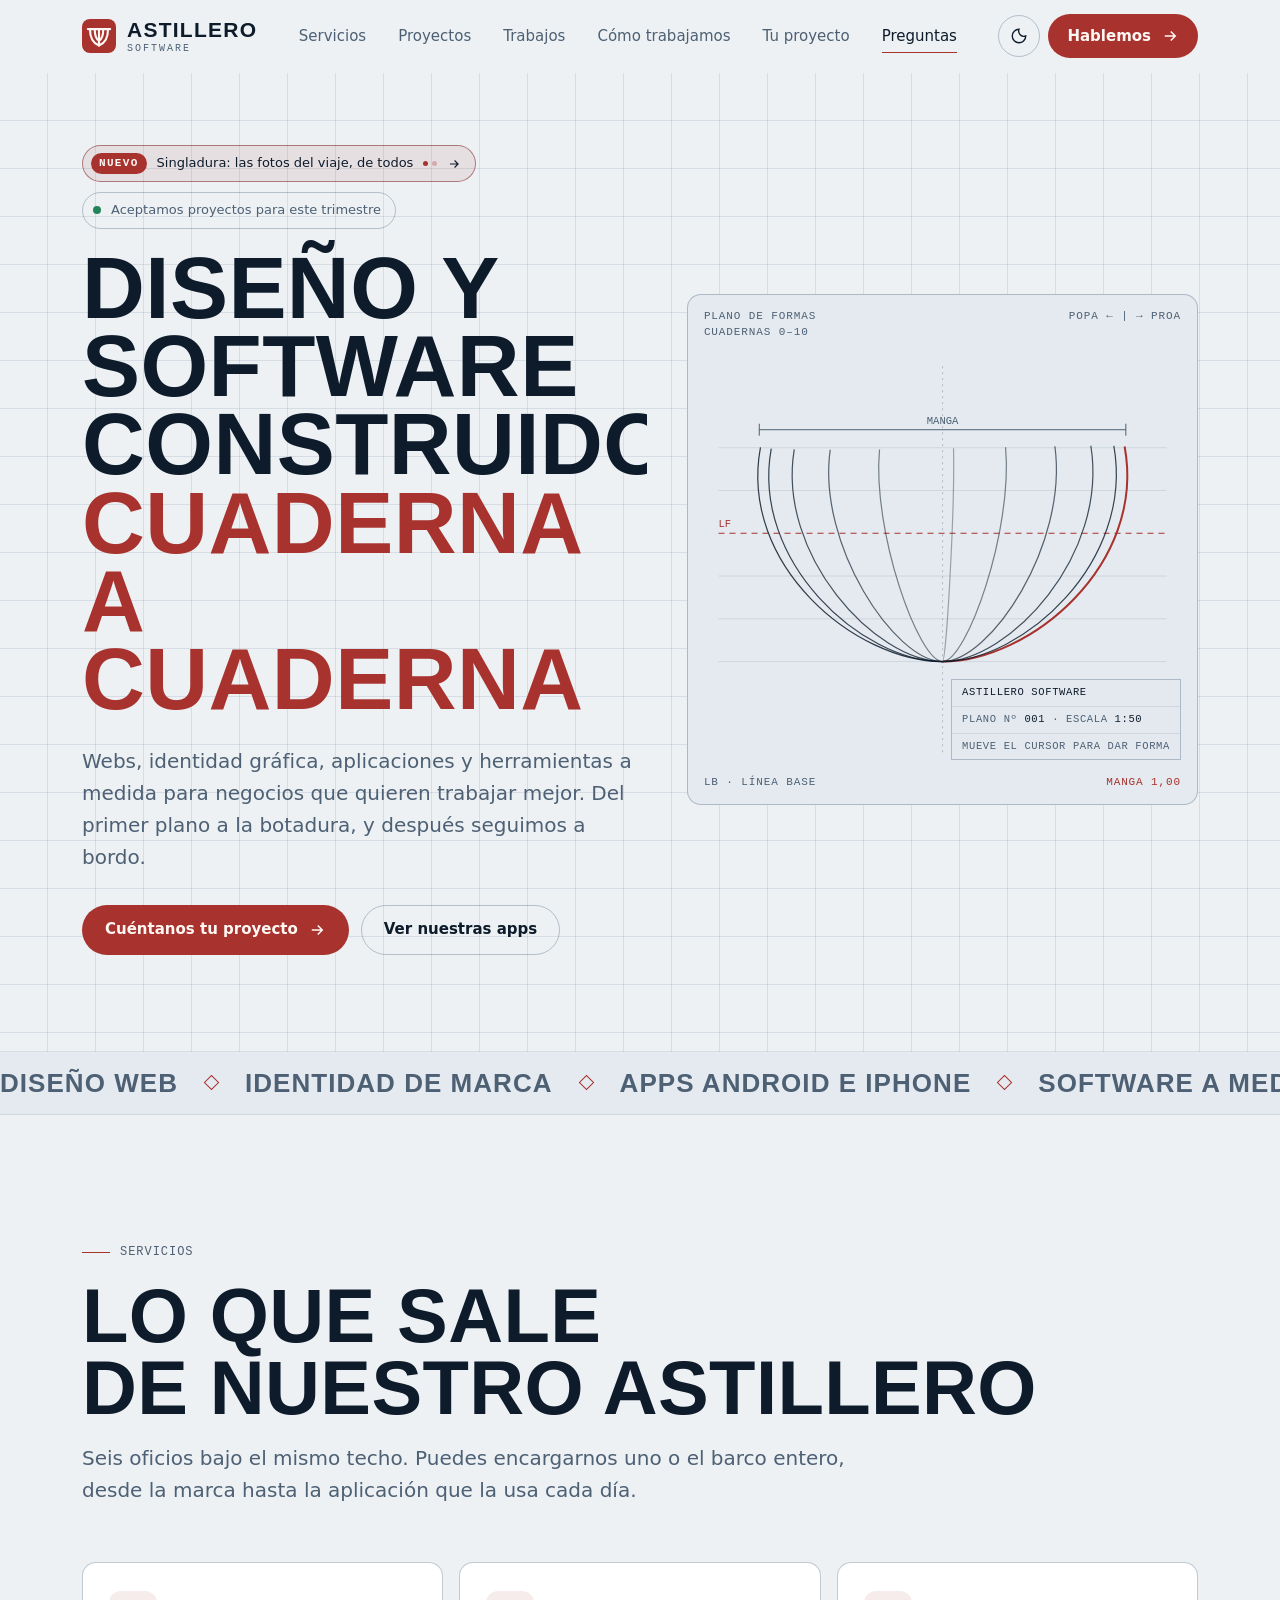
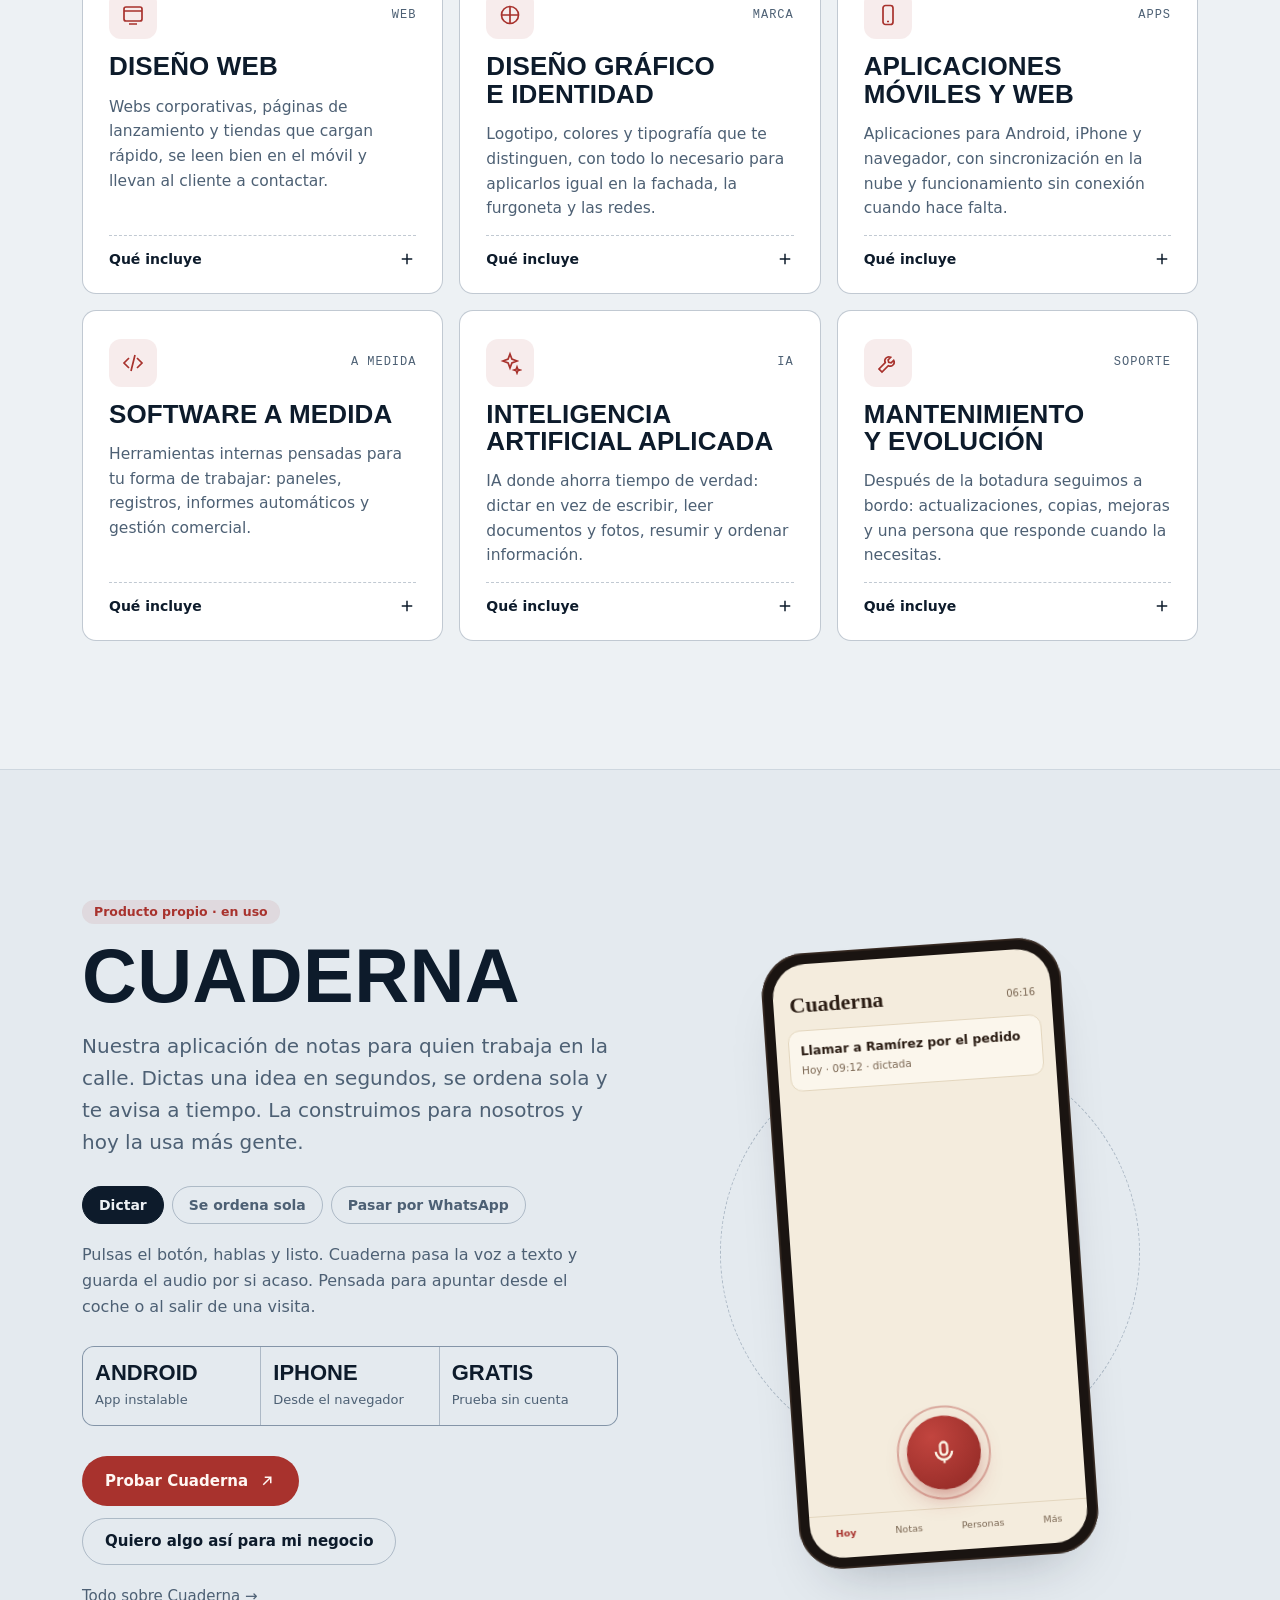
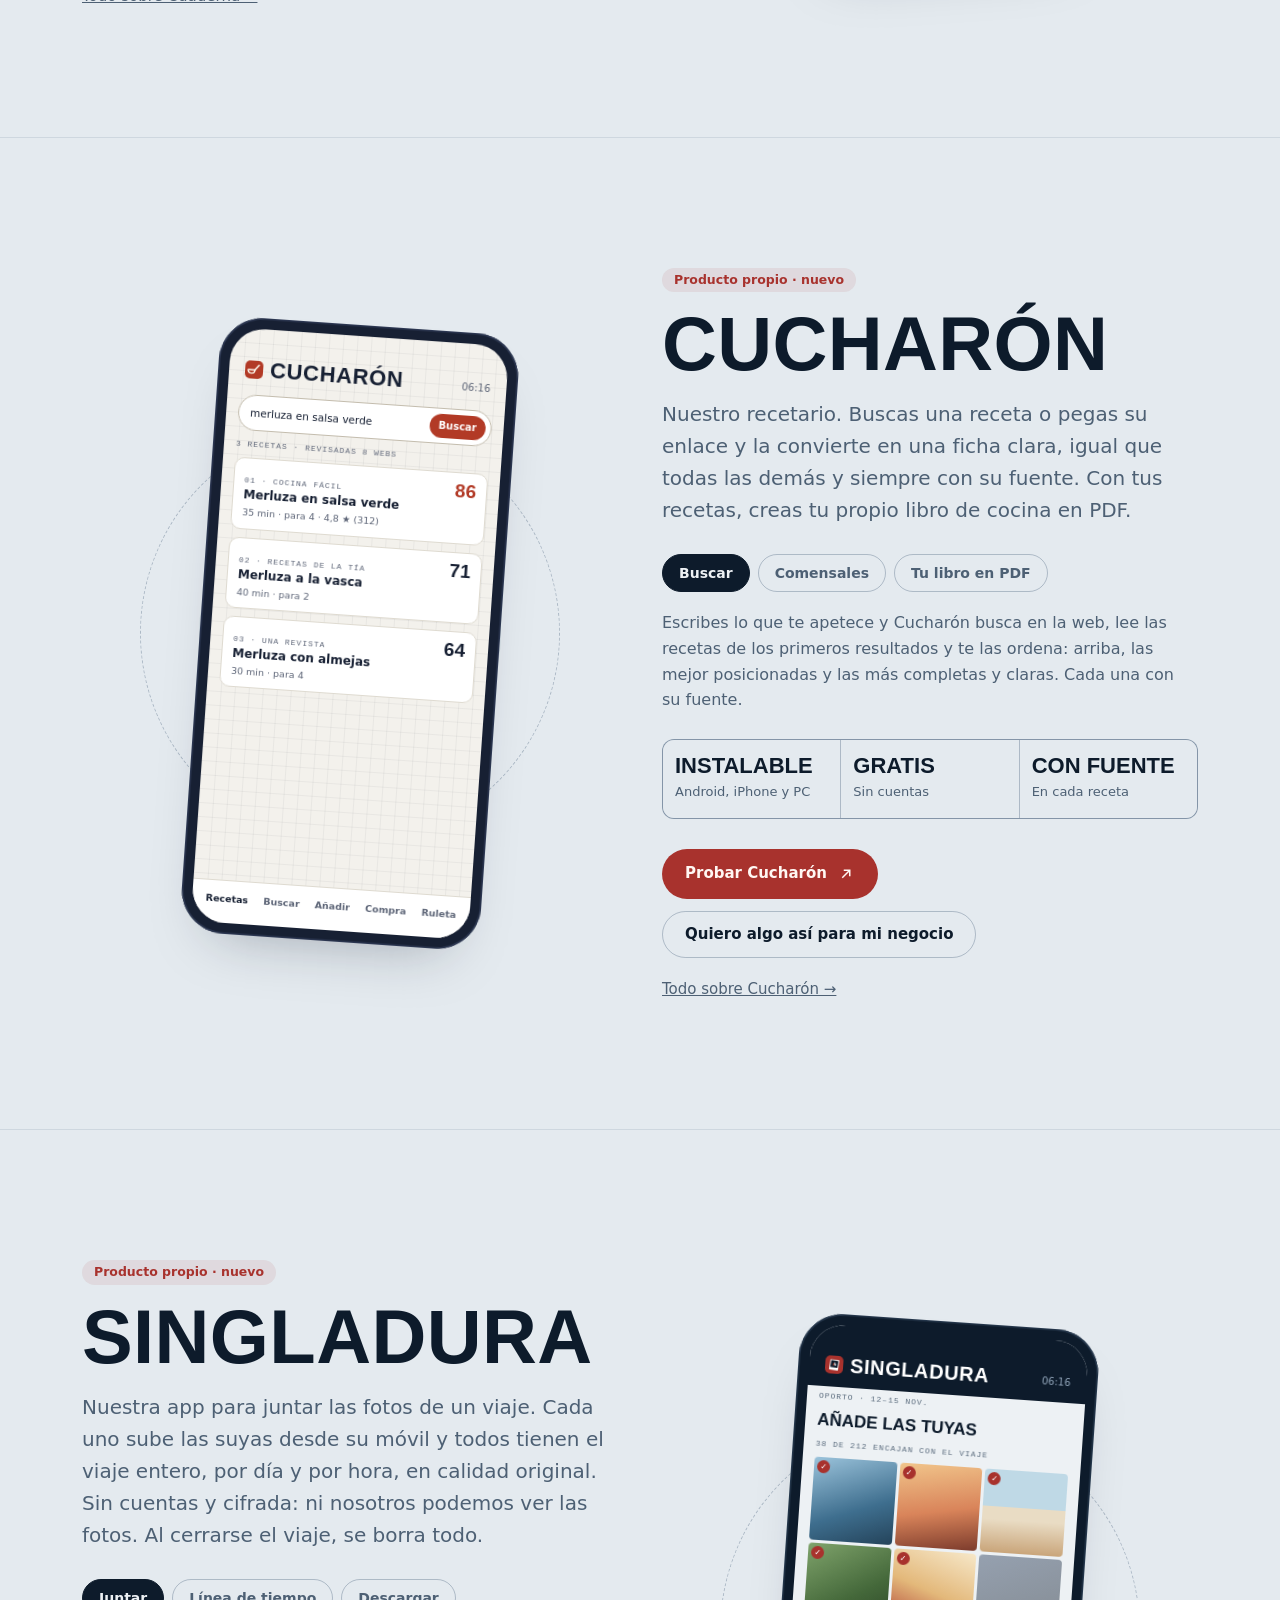
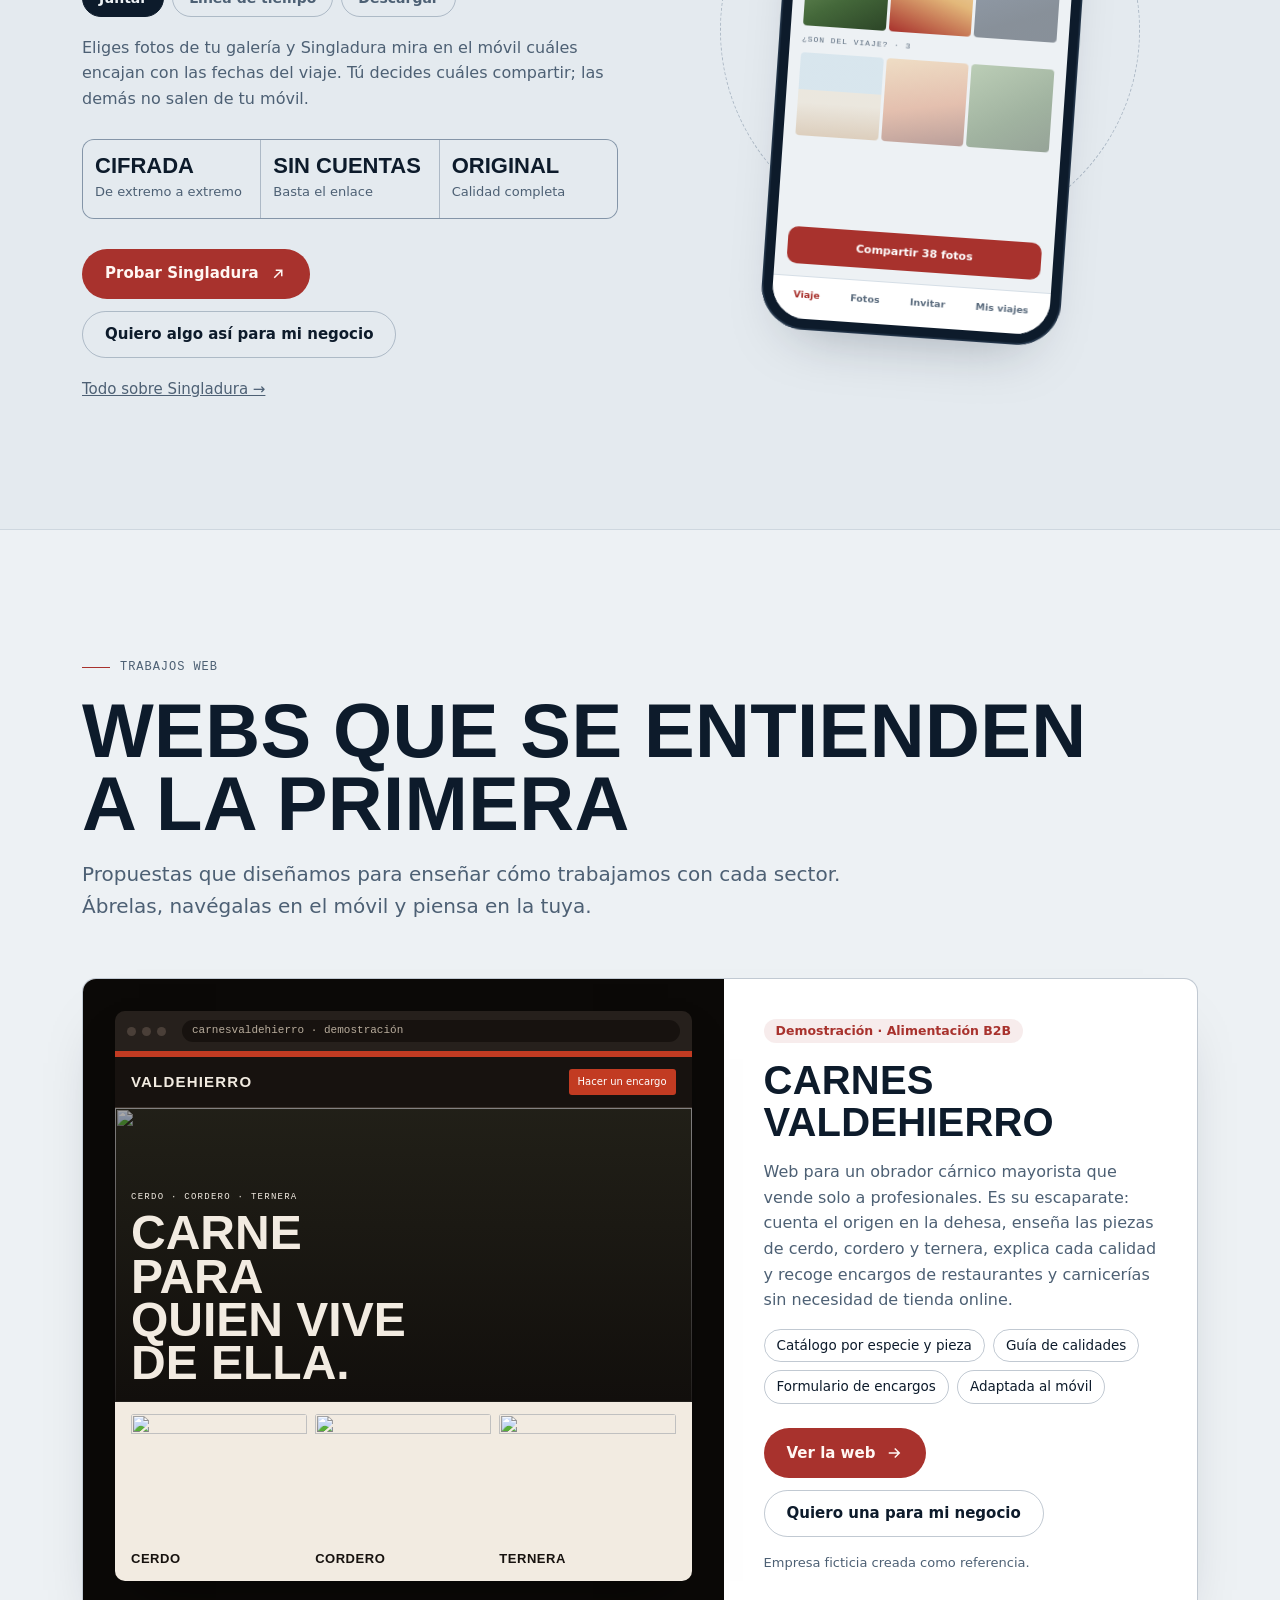
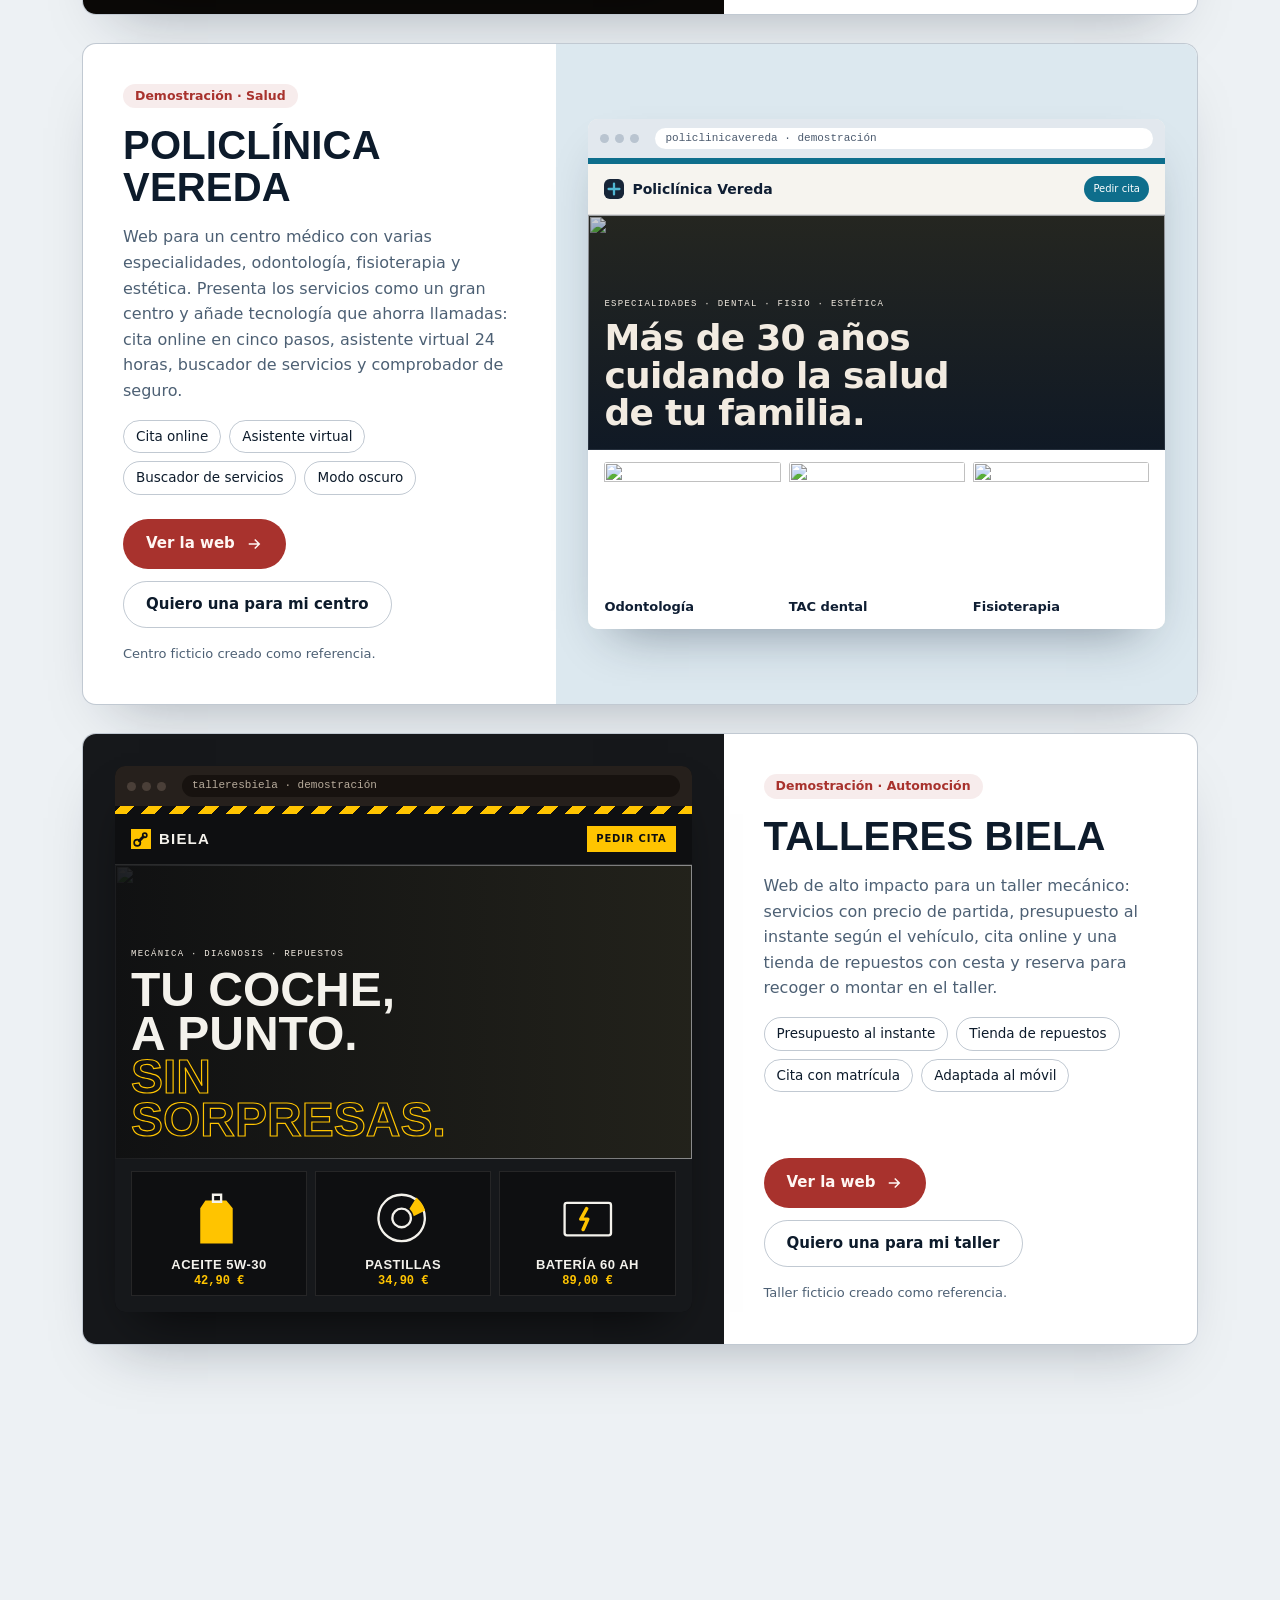
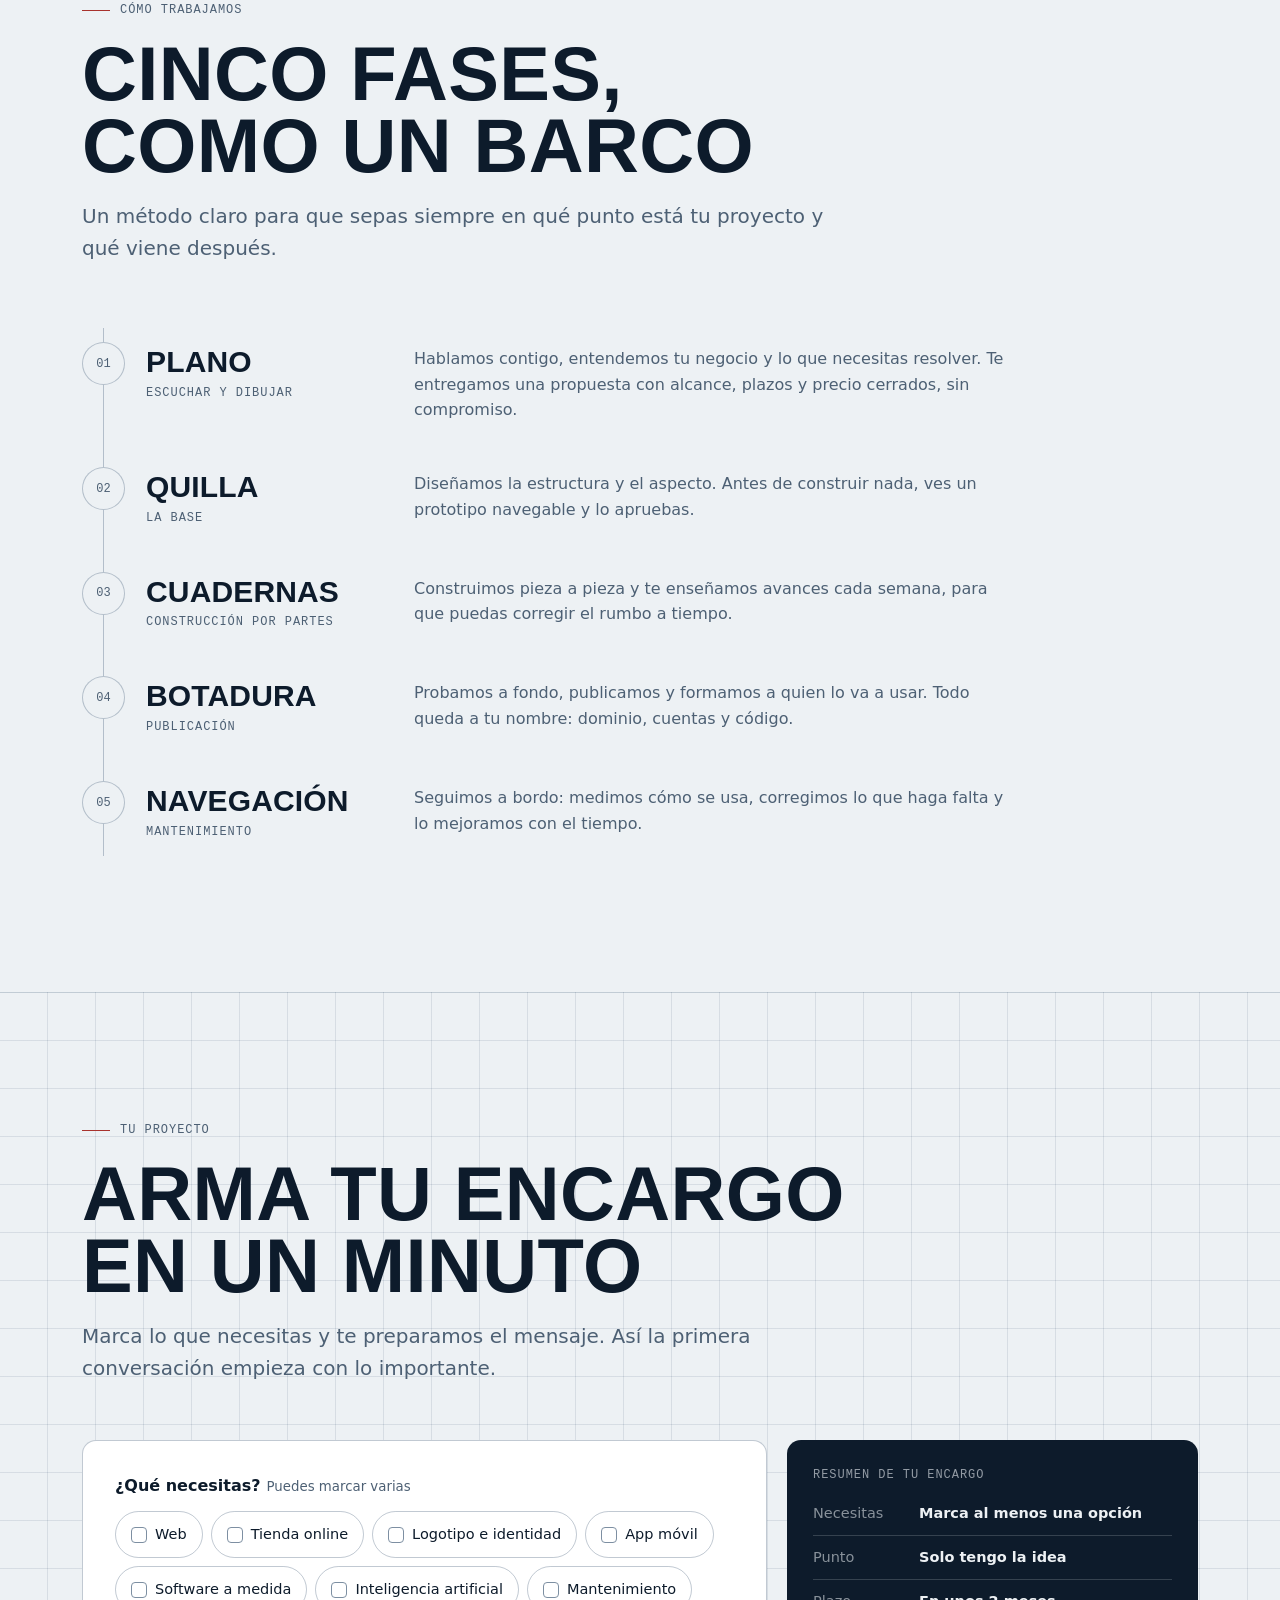
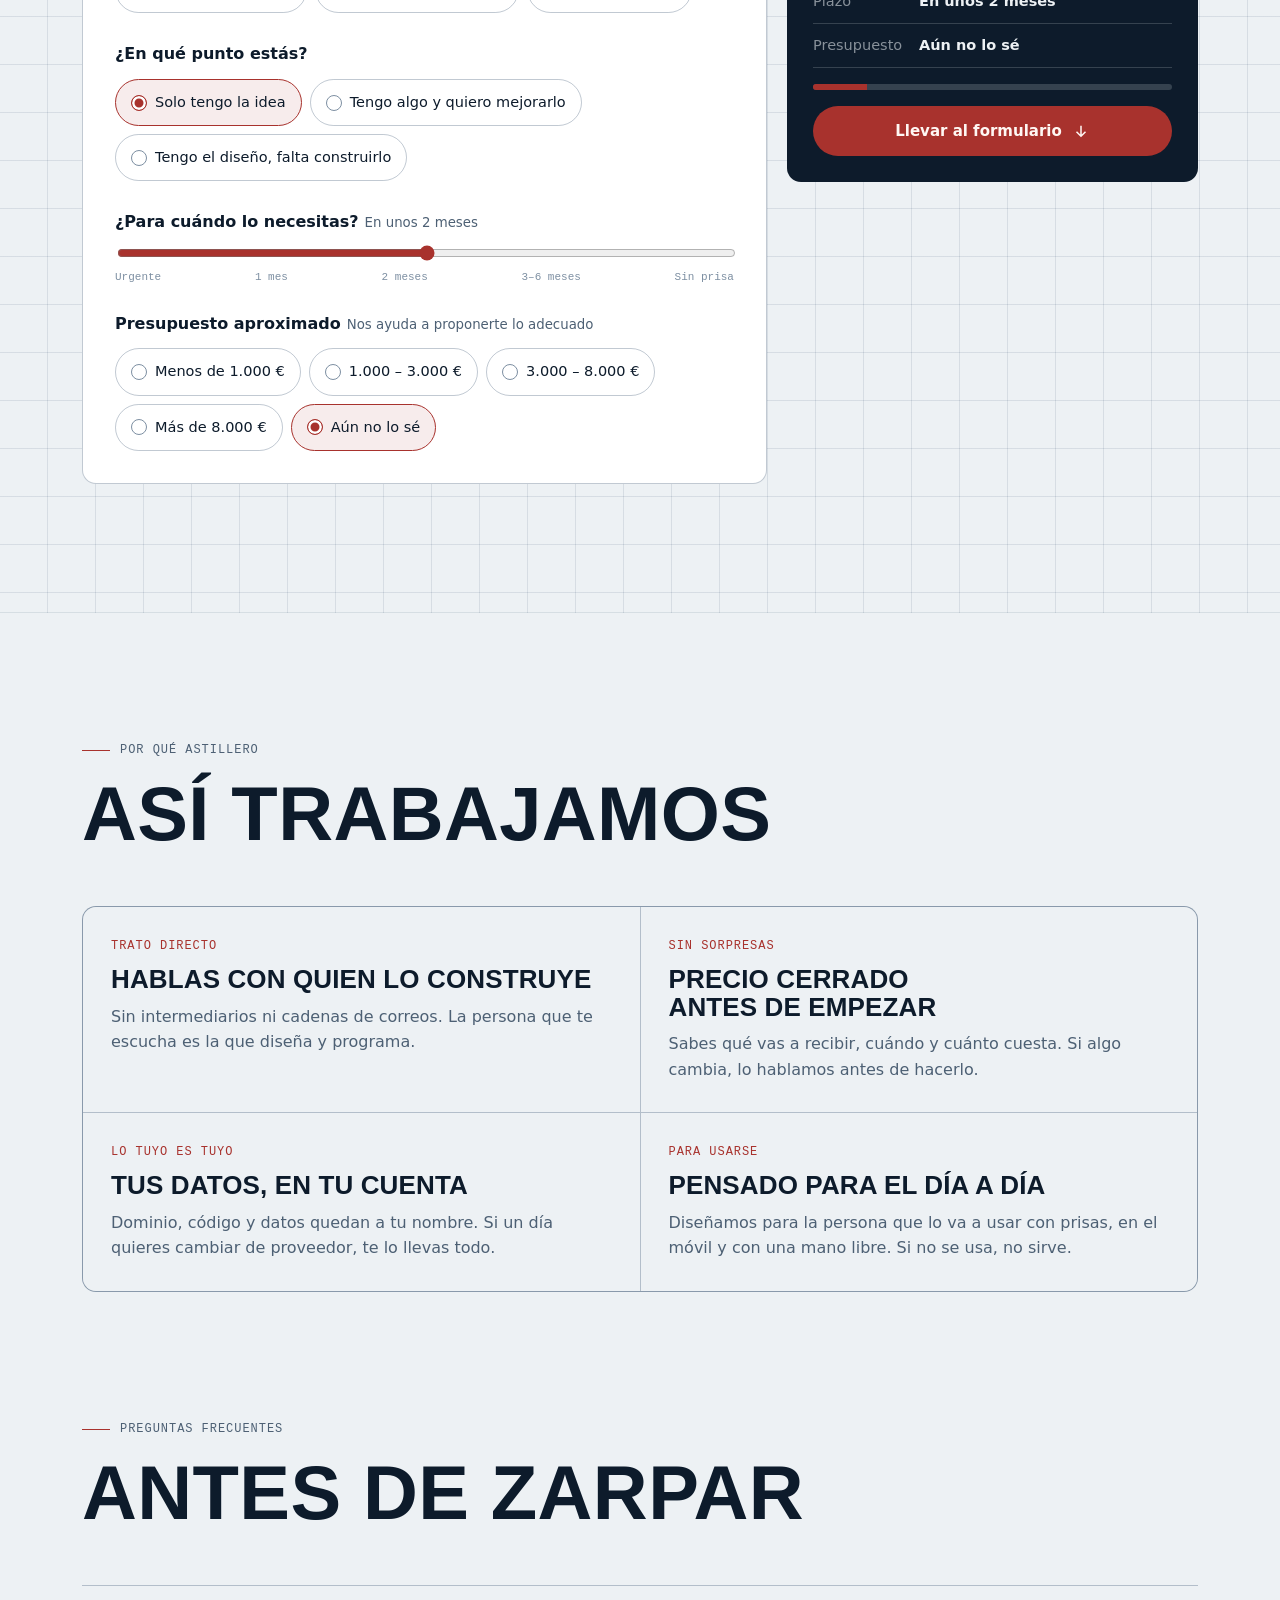
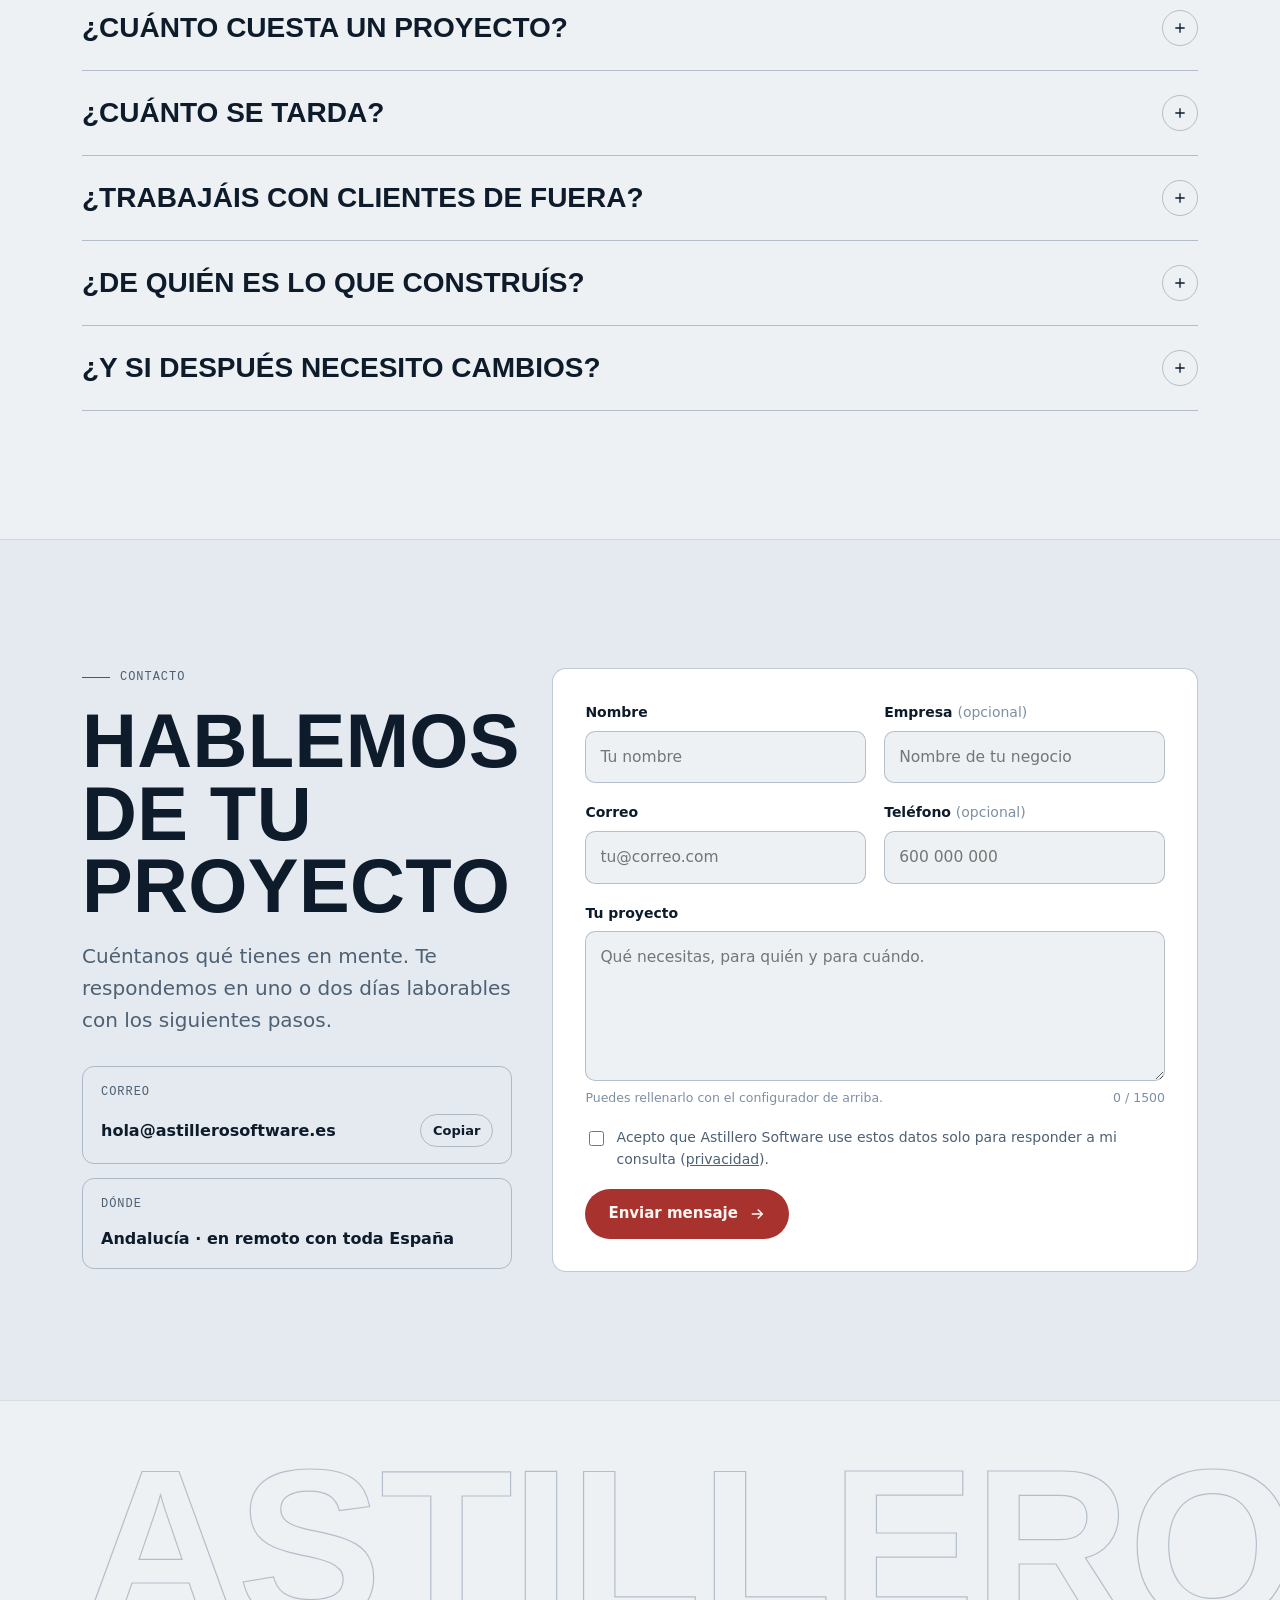
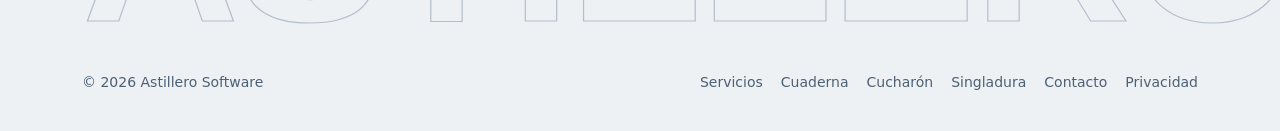
==== commit 058574af: "Fuera Nido de la web: no se publicita - Quitado el bloque de la portada, su estilo y su aviso de nov" ====
--- a/index.html
+++ b/index.html
@@ -2,11 +2,13 @@
 <html lang="es">
 <head>
 <meta charset="utf-8">
-<meta http-equiv="Content-Security-Policy" content="default-src 'self'; script-src 'self' https://static.cloudflareinsights.com; style-src 'self' 'unsafe-inline'; font-src 'self'; img-src 'self' data: https://images.unsplash.com; connect-src 'self' https://cuaderna-jam-gwhugrdqcub6e9ba.swedencentral-01.azurewebsites.net https://cloudflareinsights.com; base-uri 'self'; form-action 'self'; object-src 'none'">
+<meta http-equiv="Content-Security-Policy" content="default-src 'self'; script-src 'self' https://static.cloudflareinsights.com; style-src 'self' 'unsafe-inline' https://fonts.googleapis.com; font-src 'self' https://fonts.gstatic.com; img-src 'self' data: https://images.unsplash.com; connect-src 'self' https://cuaderna-jam-gwhugrdqcub6e9ba.swedencentral-01.azurewebsites.net https://cloudflareinsights.com; base-uri 'self'; form-action 'self'; object-src 'none'">
 <meta name="viewport" content="width=device-width, initial-scale=1, viewport-fit=cover">
 <title>Astillero Software · Diseño web, apps y software a medida</title>
 <meta name="description" content="Estudio de diseño y software: webs, identidad gráfica, aplicaciones y herramientas a medida.">
-<link rel="stylesheet" href="/fuentes/fuentes.css">
+<link rel="preconnect" href="https://fonts.googleapis.com">
+<link rel="preconnect" href="https://fonts.gstatic.com" crossorigin>
+<link rel="stylesheet" href="https://fonts.googleapis.com/css2?family=Big+Shoulders+Display:wght@600;700;800;900&family=Instrument+Sans:ital,wght@0,400;0,500;0,600;0,700;1,400&family=JetBrains+Mono:wght@400;500&display=swap">
 <meta name="theme-color" content="#0A1522">
 <link rel="icon" href="favicon.svg" type="image/svg+xml">
 <link rel="canonical" href="https://astillerosoftware.es/">
@@ -250,20 +252,7 @@
 /* segundo producto: Cucharón, con el móvil a la izquierda en escritorio */
 .proy-b{border-top:0}
 @media (min-width:960px){.proy-b .proy-grid > .escena{order:-1}}
-/* tercer producto: Nido, solo informativo (bajo petición) */
-.telefono.ni{background:#14130F;box-shadow:var(--shadow),inset 0 0 0 1.5px #34312A}
-.pantalla.ni{background:#F6F4EF;color:#1B1A17}
-.ni .p-cab span{color:#6D685E}
-.ni-cerrojo{margin:26px auto 4px;width:76px;height:76px;border-radius:50%;background:#fff;border:1px solid #E2DDD3;display:grid;place-items:center;color:#9A7A3F;box-shadow:0 10px 26px -12px rgba(20,19,15,.35)}
-.ni-cerrojo svg{width:30px;height:30px}
-.ni-bloq{text-align:center;display:grid;gap:4px}
-.ni-bloq b{font:700 15px/1.2 Georgia,serif}
-.ni-bloq small{color:#6D685E;font-size:10.5px}
-.ni-campo{background:#fff;border:1px solid #E2DDD3;border-radius:12px;padding:11px 12px;color:#6D685E;font-size:11px;letter-spacing:.3em}
-.ni-abrir{background:#9A7A3F;color:#fff;border-radius:12px;padding:11px;text-align:center;font-weight:600;font-size:11.5px}
-.ni .p-nav{border-top-color:#E2DDD3;color:#6D685E}
-.ni .p-nav span.on{color:#9A7A3F}
-/* cuarto producto: Singladura (fotos del viaje), con sus colores: lacre, tinta y plano */
+/* tercer producto: Singladura (fotos del viaje), con sus colores: lacre, tinta y plano */
 .telefono.si{background:#0D1B2B;box-shadow:var(--shadow),inset 0 0 0 1.5px #24364B;transform:rotate(4deg)}
 .telefono.si:hover{transform:rotate(0)}
 .pantalla.si{background:#EDF1F4;color:#0D1B2B;font-family:"Instrument Sans",system-ui,sans-serif}
@@ -705,43 +694,8 @@
     </div>
   </section>
 
-  <!-- TERCER PRODUCTO: NIDO (solo información, bajo petición) -->
-  <section class="proy plano" id="nido" style="border-top:0" data-novedad="2026-11-03" data-novedad-txt="Nido: tu bóveda de contraseñas, bajo petición">
-    <div class="wrap proy-grid">
-      <div class="rev">
-        <span class="etq">Producto propio · bajo petición</span>
-        <h2>Nido</h2>
-        <p class="lead">Nuestra bóveda personal para lo más delicado: contraseñas, tarjetas, claves de equipos y notas seguras. Todo cifrado en tu propio dispositivo, sin servidores ni cuentas. La hicimos para uso propio y no se descarga desde la web: si te interesa, escríbenos y lo hablamos.</p>
-        <div class="datos">
-          <div><b>Windows</b><span>y Android</span></div>
-          <div><b>Cifrada</b><span>En tu dispositivo</span></div>
-          <div><b>A petición</b><span>Caso por caso</span></div>
-        </div>
-        <div class="ctas">
-          <a class="btn btn-1 iman" href="mailto:hola@astillerosoftware.es?subject=Inter%C3%A9s%20en%20Nido">Pedir información <svg viewBox="0 0 24 24" fill="none" stroke="currentColor" stroke-width="2"><path d="M5 12h14M13 6l6 6-6 6"/></svg></a>
-          <a class="btn btn-2" href="/nido/">Ver qué hace</a>
-        </div>
-        <p style="margin-top:18px"><a href="/nido/" style="color:var(--muted);font-size:15px">Todo sobre Nido →</a></p>
-      </div>
-      <div class="escena rev">
-        <div class="telefono ni" aria-hidden="true">
-          <div class="pantalla ni">
-            <div class="p-cab"><b>Nido</b><span>09:41</span></div>
-            <div class="p-vista">
-              <div class="ni-cerrojo"><svg viewBox="0 0 24 24" fill="none" stroke="currentColor" stroke-width="1.8"><rect x="4" y="11" width="16" height="10" rx="2"/><path d="M8 11V7a4 4 0 0 1 8 0v4"/></svg></div>
-              <div class="ni-bloq"><b>Bóveda bloqueada</b><small>Escribe tu contraseña maestra</small></div>
-              <div class="ni-campo">••••••••••••</div>
-              <div class="ni-abrir">Abrir</div>
-            </div>
-            <div class="p-nav"><span class="on">Bóveda</span><span>Generador</span><span>Copias</span><span>Ajustes</span></div>
-          </div>
-        </div>
-      </div>
-    </div>
-  </section>
-
-  <!-- CUARTO PRODUCTO: SINGLADURA (fotos del viaje) -->
-  <section class="proy proy-b plano" id="singladura" data-novedad="2026-11-08" data-novedad-txt="Singladura: las fotos del viaje, de todos">
+  <!-- TERCER PRODUCTO: SINGLADURA (fotos del viaje) -->
+  <section class="proy plano" id="singladura" style="border-top:0" data-novedad="2026-11-08" data-novedad-txt="Singladura: las fotos del viaje, de todos">
     <div class="wrap proy-grid">
       <div class="rev">
         <span class="etq">Producto propio · nuevo</span>
@@ -1011,7 +965,7 @@
         </div>
         <div class="campo"><label for="fMsg">Tu proyecto</label><textarea id="fMsg" name="mensaje" required maxlength="1500" placeholder="Qué necesitas, para quién y para cuándo."></textarea><span class="ayuda"><span>Puedes rellenarlo con el configurador de arriba.</span><span id="fCont">0 / 1500</span></span><span class="err">Cuéntanos algo del proyecto (al menos 20 caracteres).</span></div>
         <input type="text" name="web" id="fWeb" tabindex="-1" autocomplete="off" aria-hidden="true" style="position:absolute;left:-9999px;width:1px;height:1px">
-        <label class="acepto"><input type="checkbox" id="fAcepto" required><span>Acepto que Astillero Software use estos datos solo para responder a mi consulta y, si lo pido, prepararme un presupuesto. No se ceden a nadie. Puedes acceder a ellos, corregirlos o borrarlos escribiendo a hola@astillerosoftware.es. Más información en la <a href="privacidad.html">política de privacidad</a>.</span></label>
+        <label class="acepto"><input type="checkbox" id="fAcepto" required><span>Acepto que Astillero Software use estos datos solo para responder a mi consulta (<a href="privacidad.html">privacidad</a>).</span></label>
         <div id="fAviso" hidden></div>
         <div><button class="btn btn-1" type="submit" id="fEnviar">Enviar mensaje <svg viewBox="0 0 24 24" fill="none" stroke="currentColor" stroke-width="2"><path d="M5 12h14M13 6l6 6-6 6"/></svg></button></div>
       </form>
@@ -1028,12 +982,9 @@
         <a href="#servicios">Servicios</a>
         <a href="/cuaderna/">Cuaderna</a>
         <a href="/cucharon/">Cucharón</a>
-        <a href="/nido/">Nido</a>
         <a href="/singladura/">Singladura</a>
         <a href="#contacto">Contacto</a>
-        <a href="/aviso-legal.html">Aviso legal</a>
         <a href="privacidad.html">Privacidad</a>
-        <a href="/cookies.html">Cookies</a>
       </nav>
     </div>
   </div>
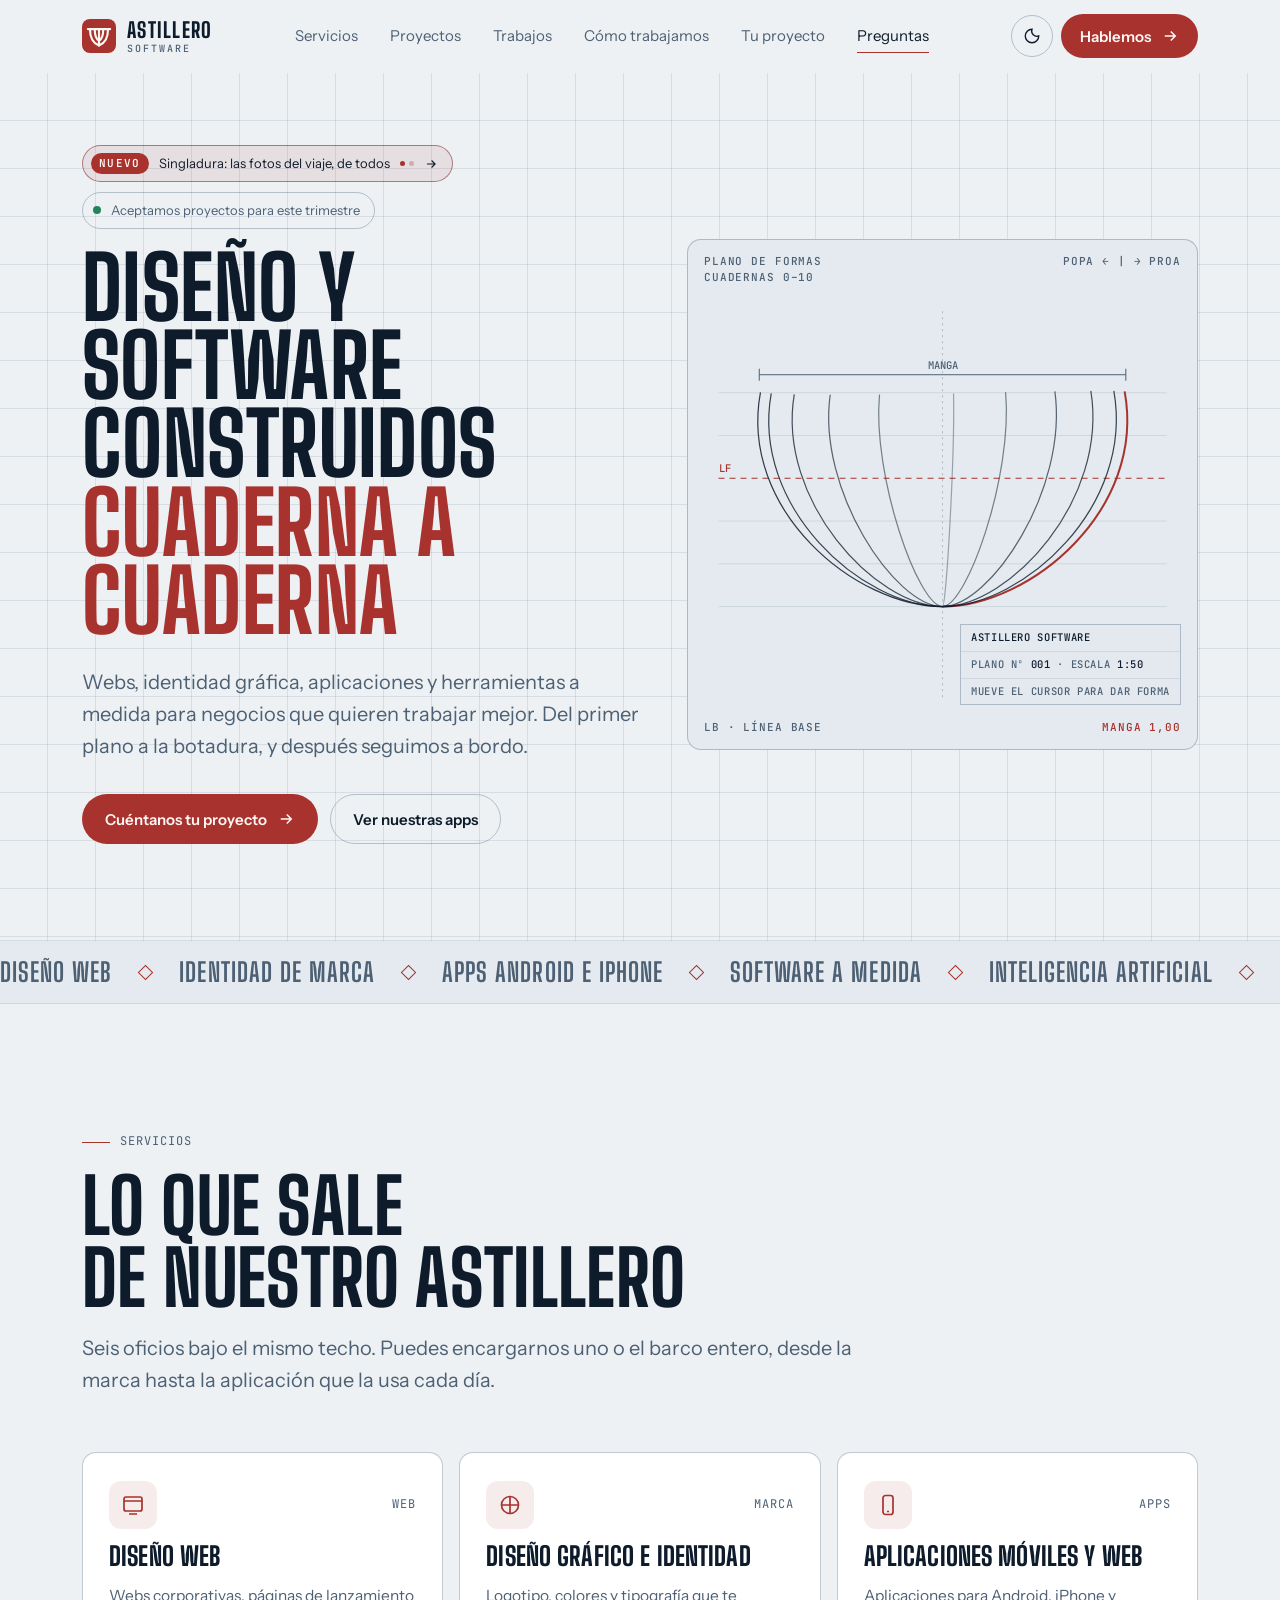
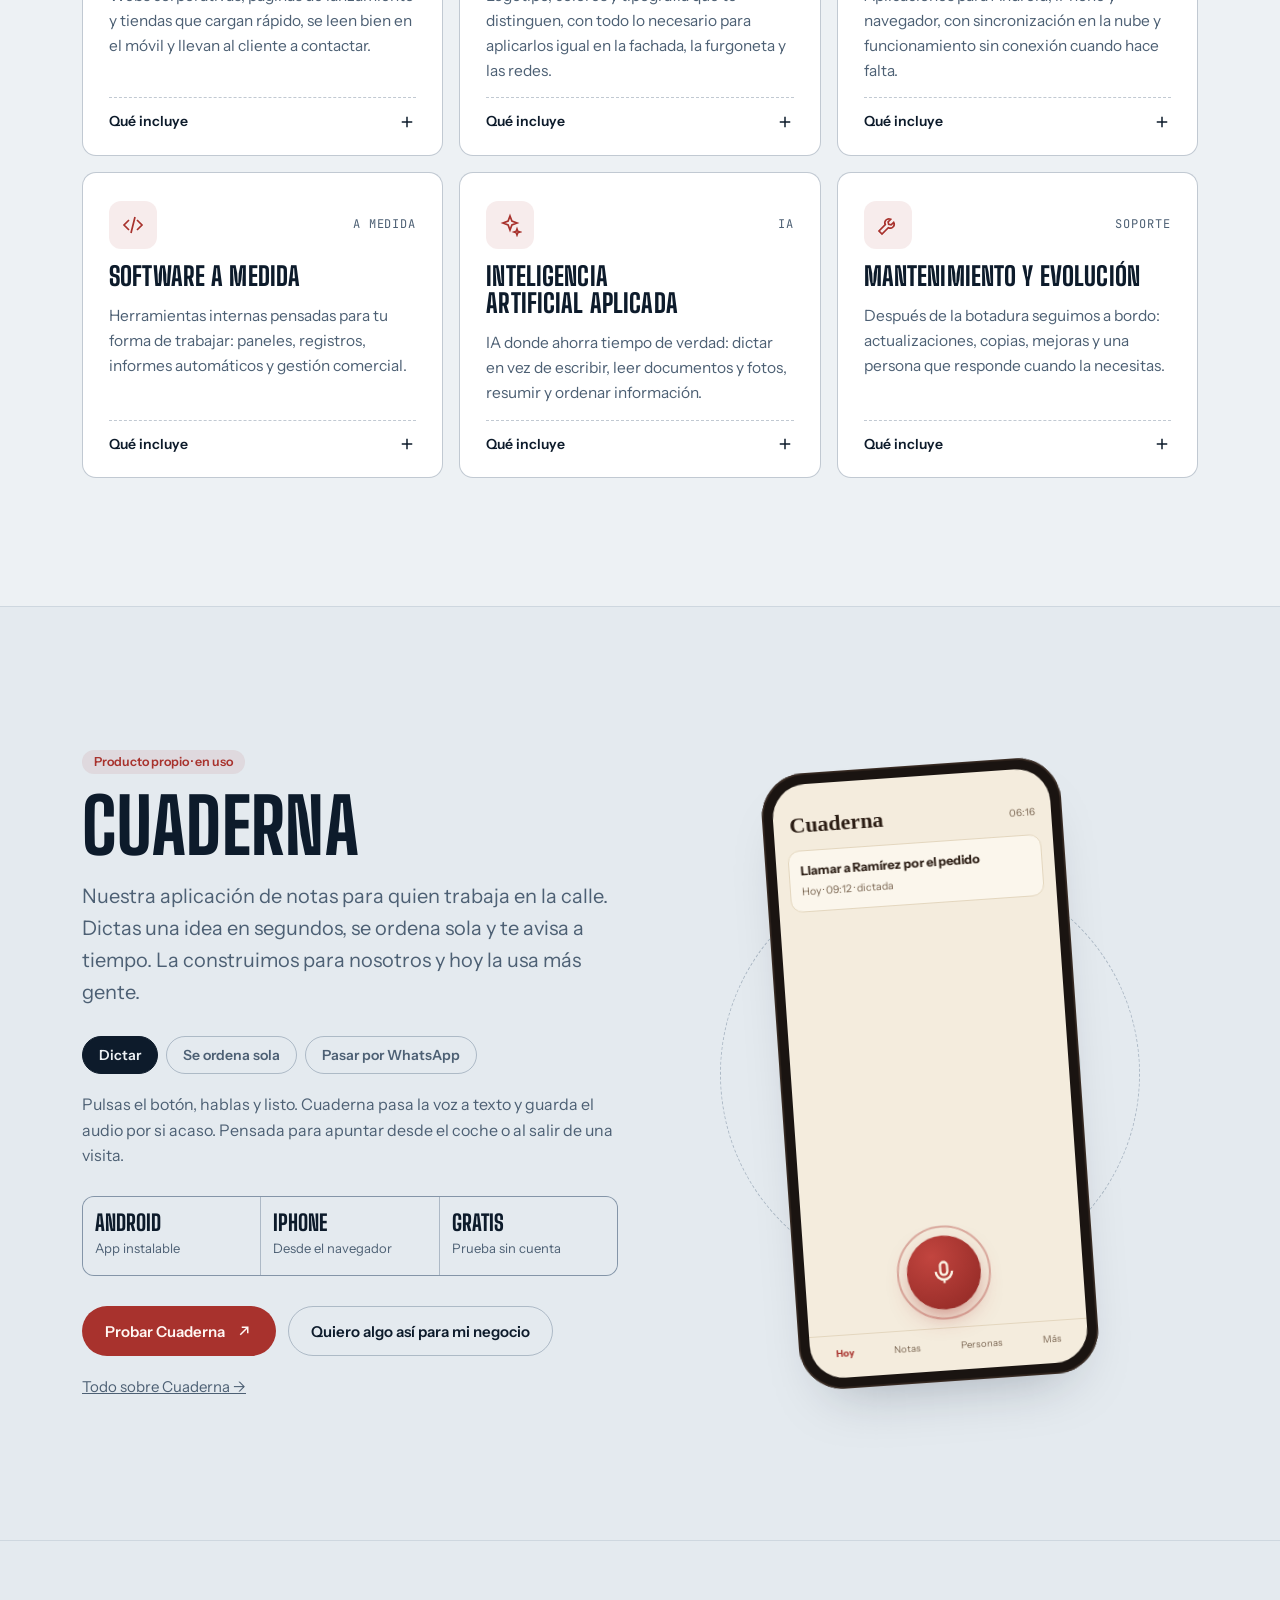
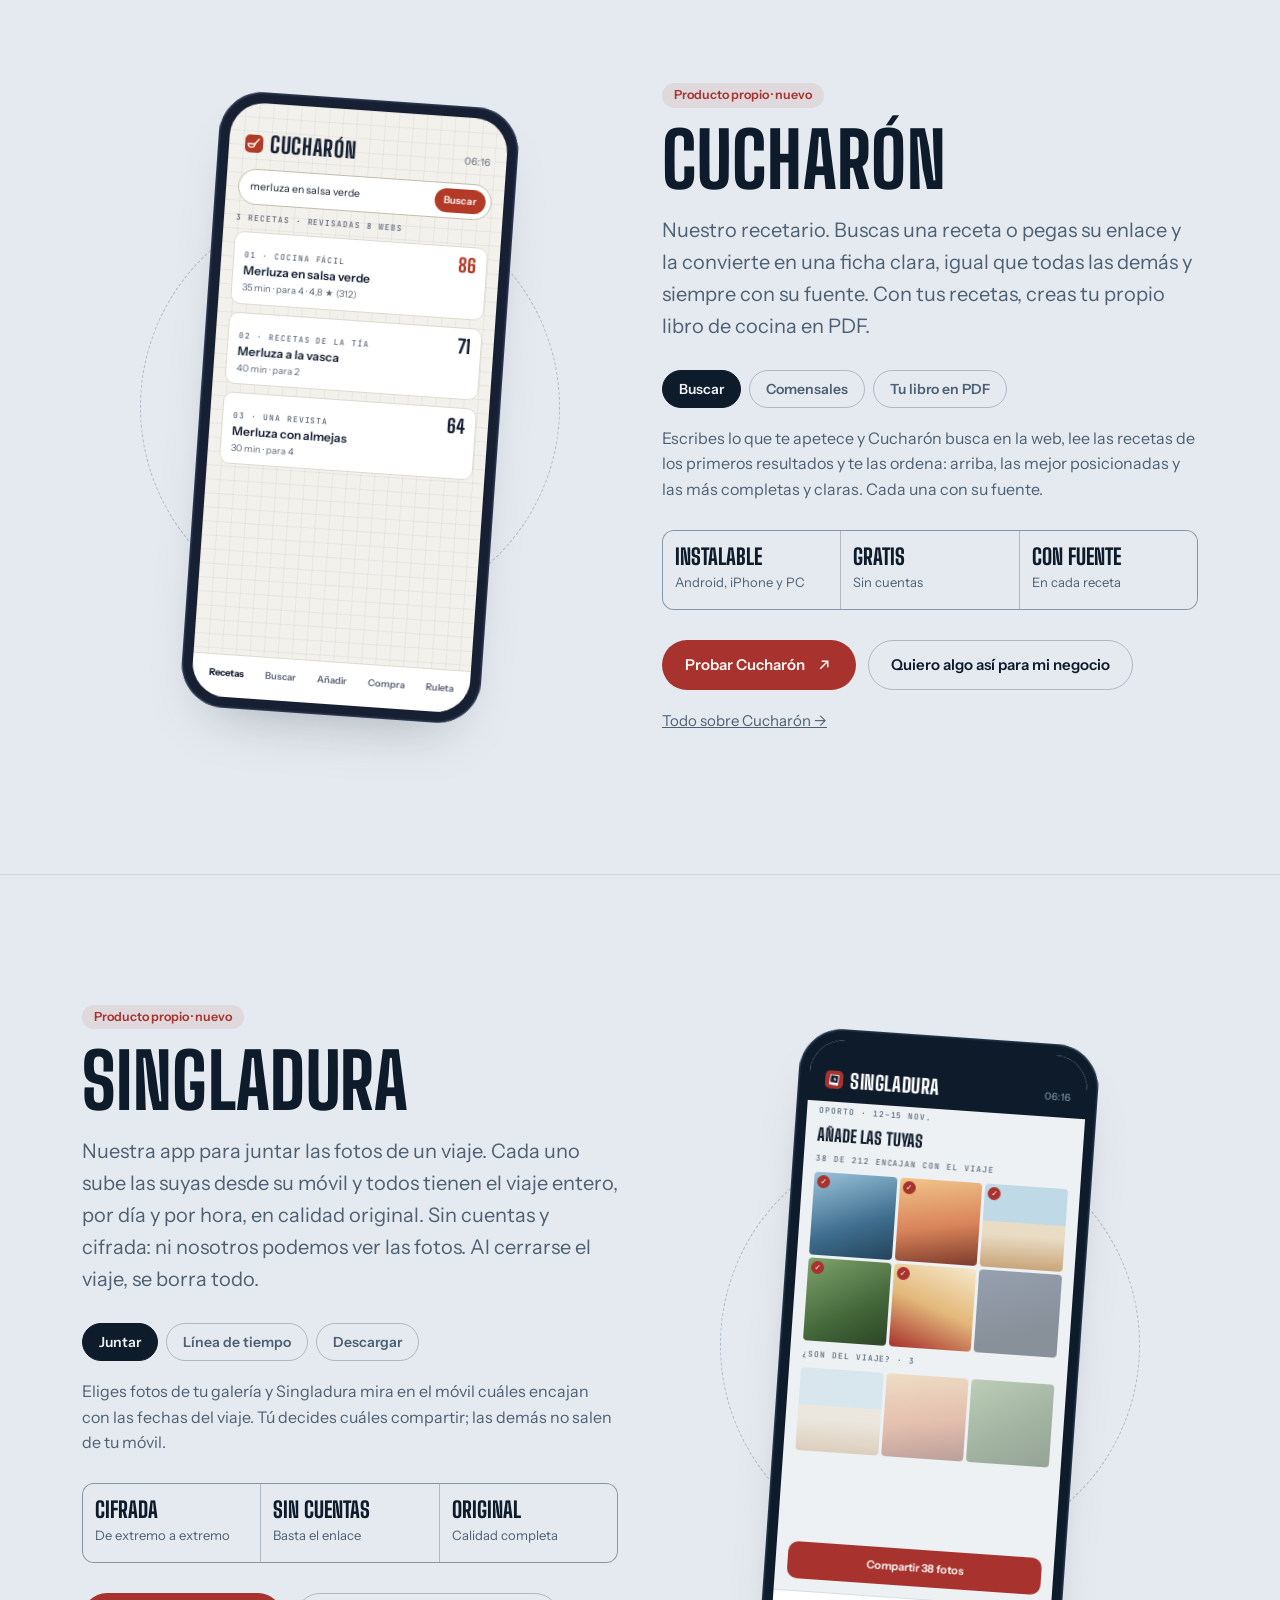
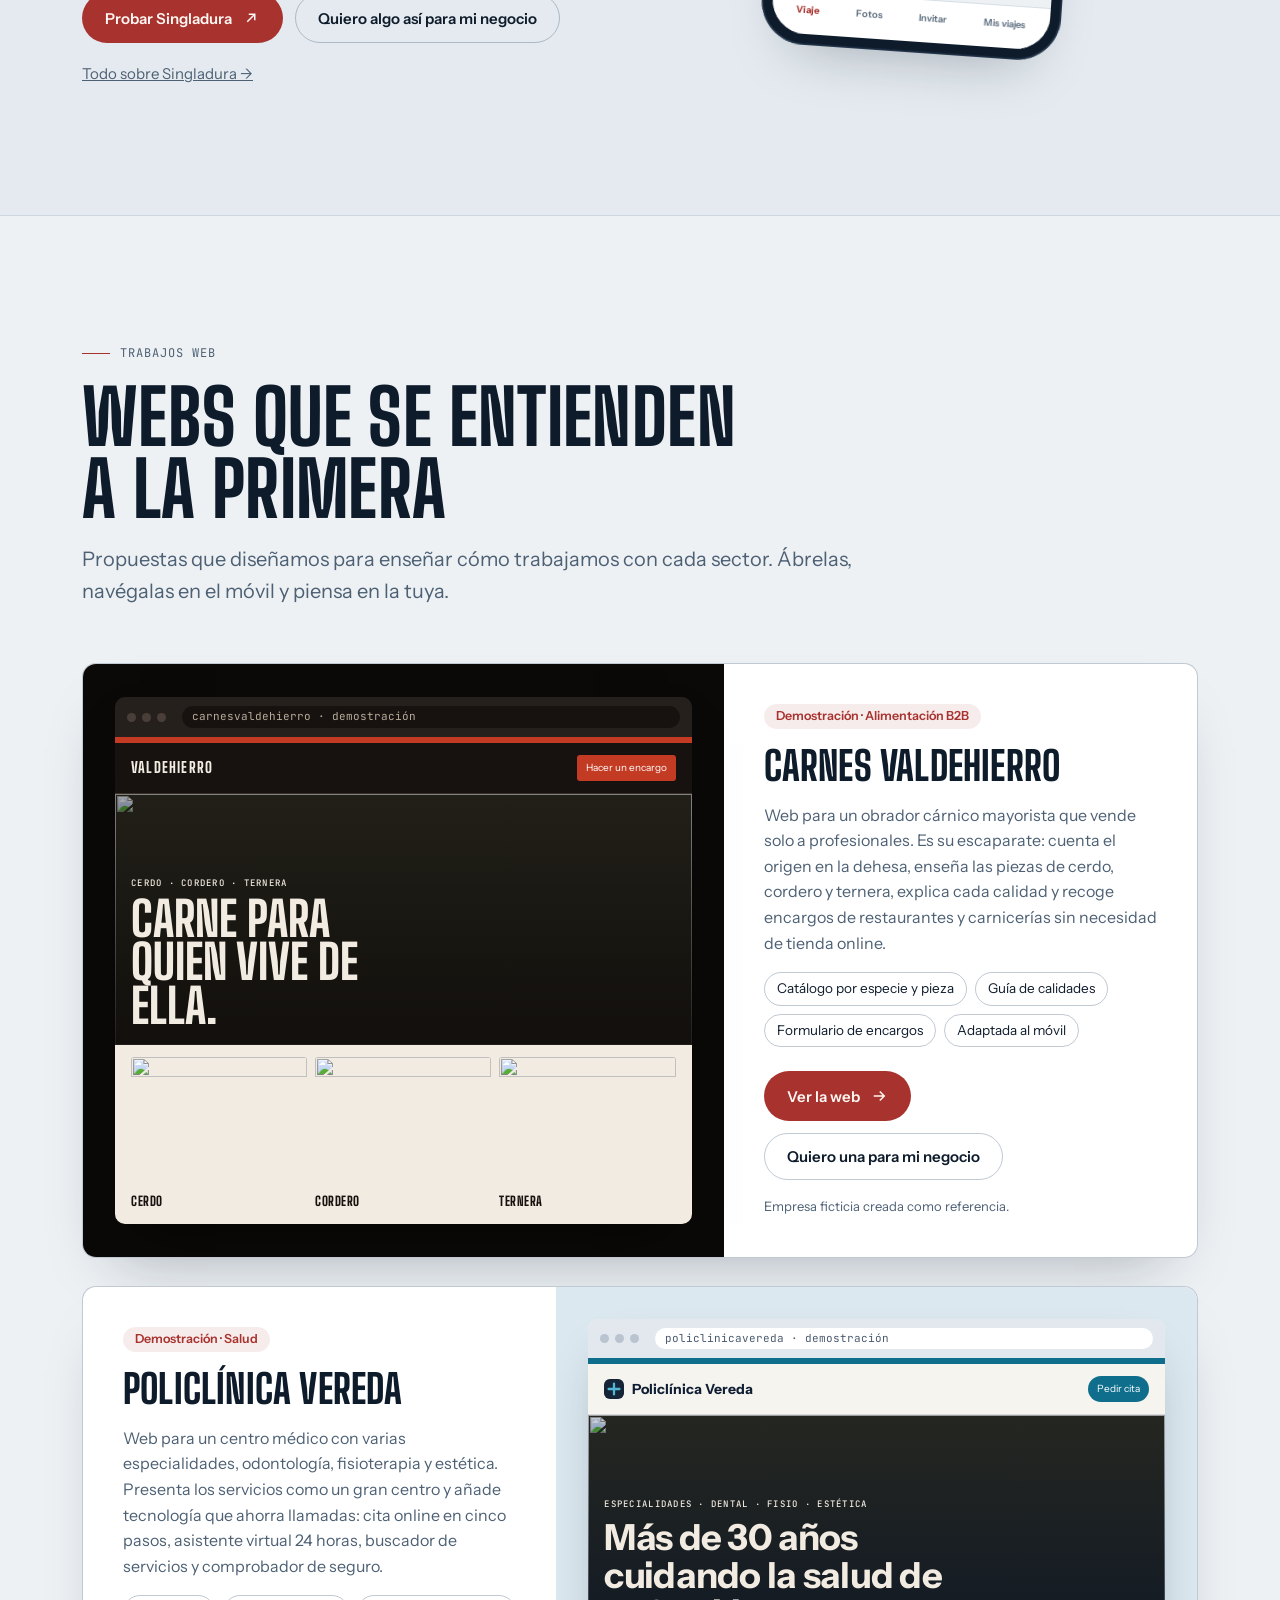
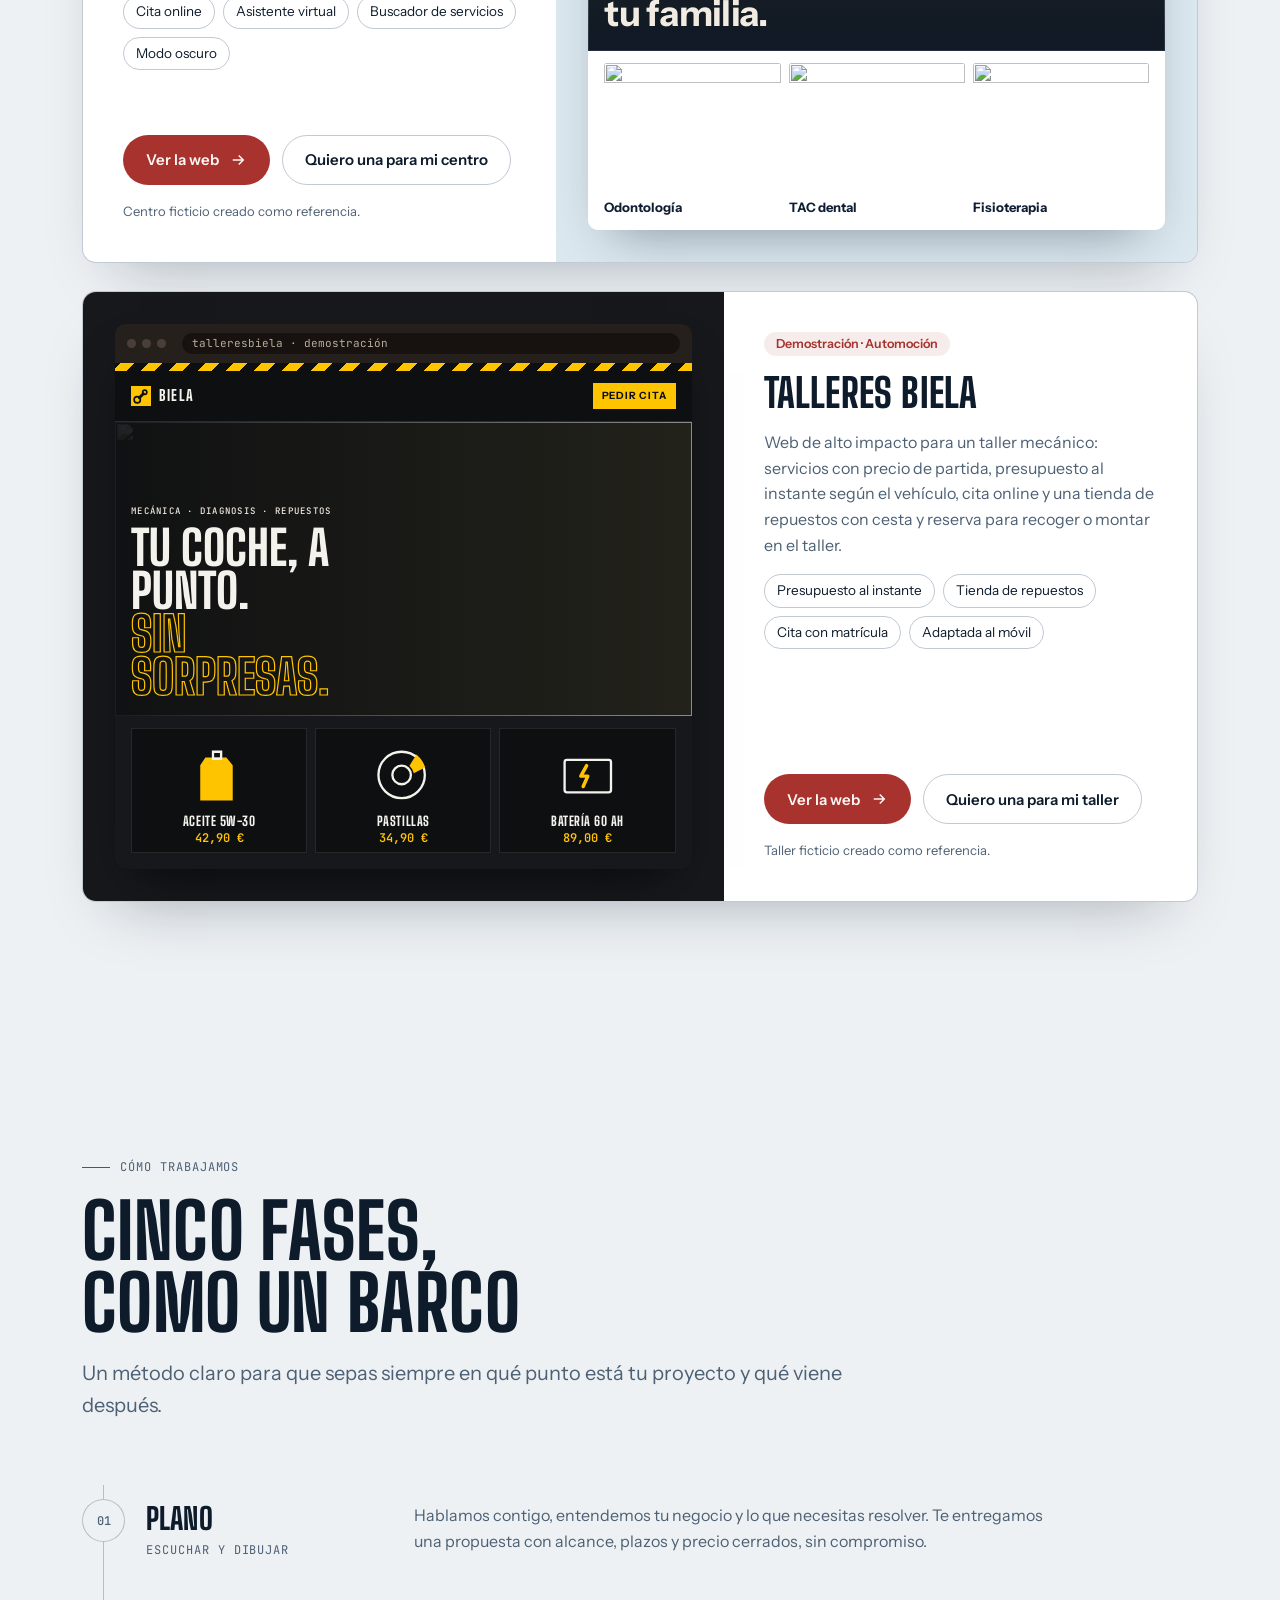
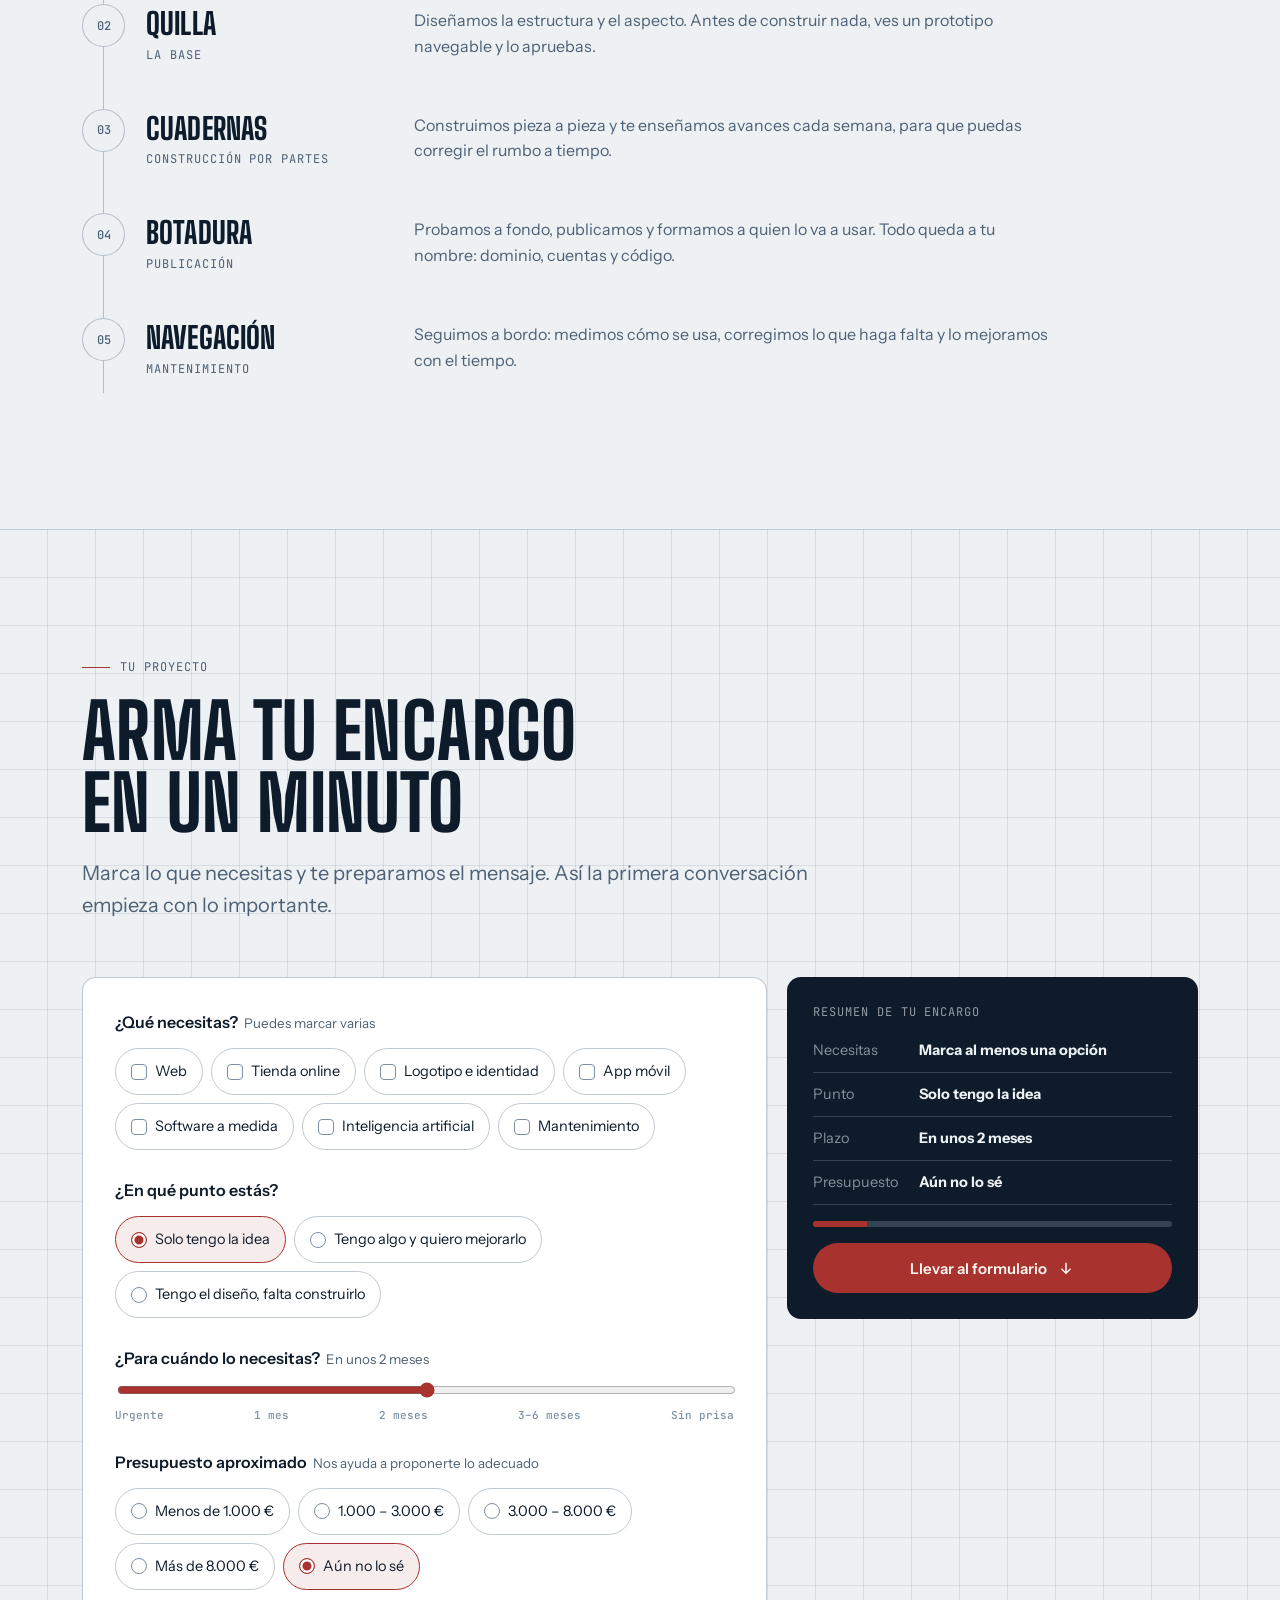
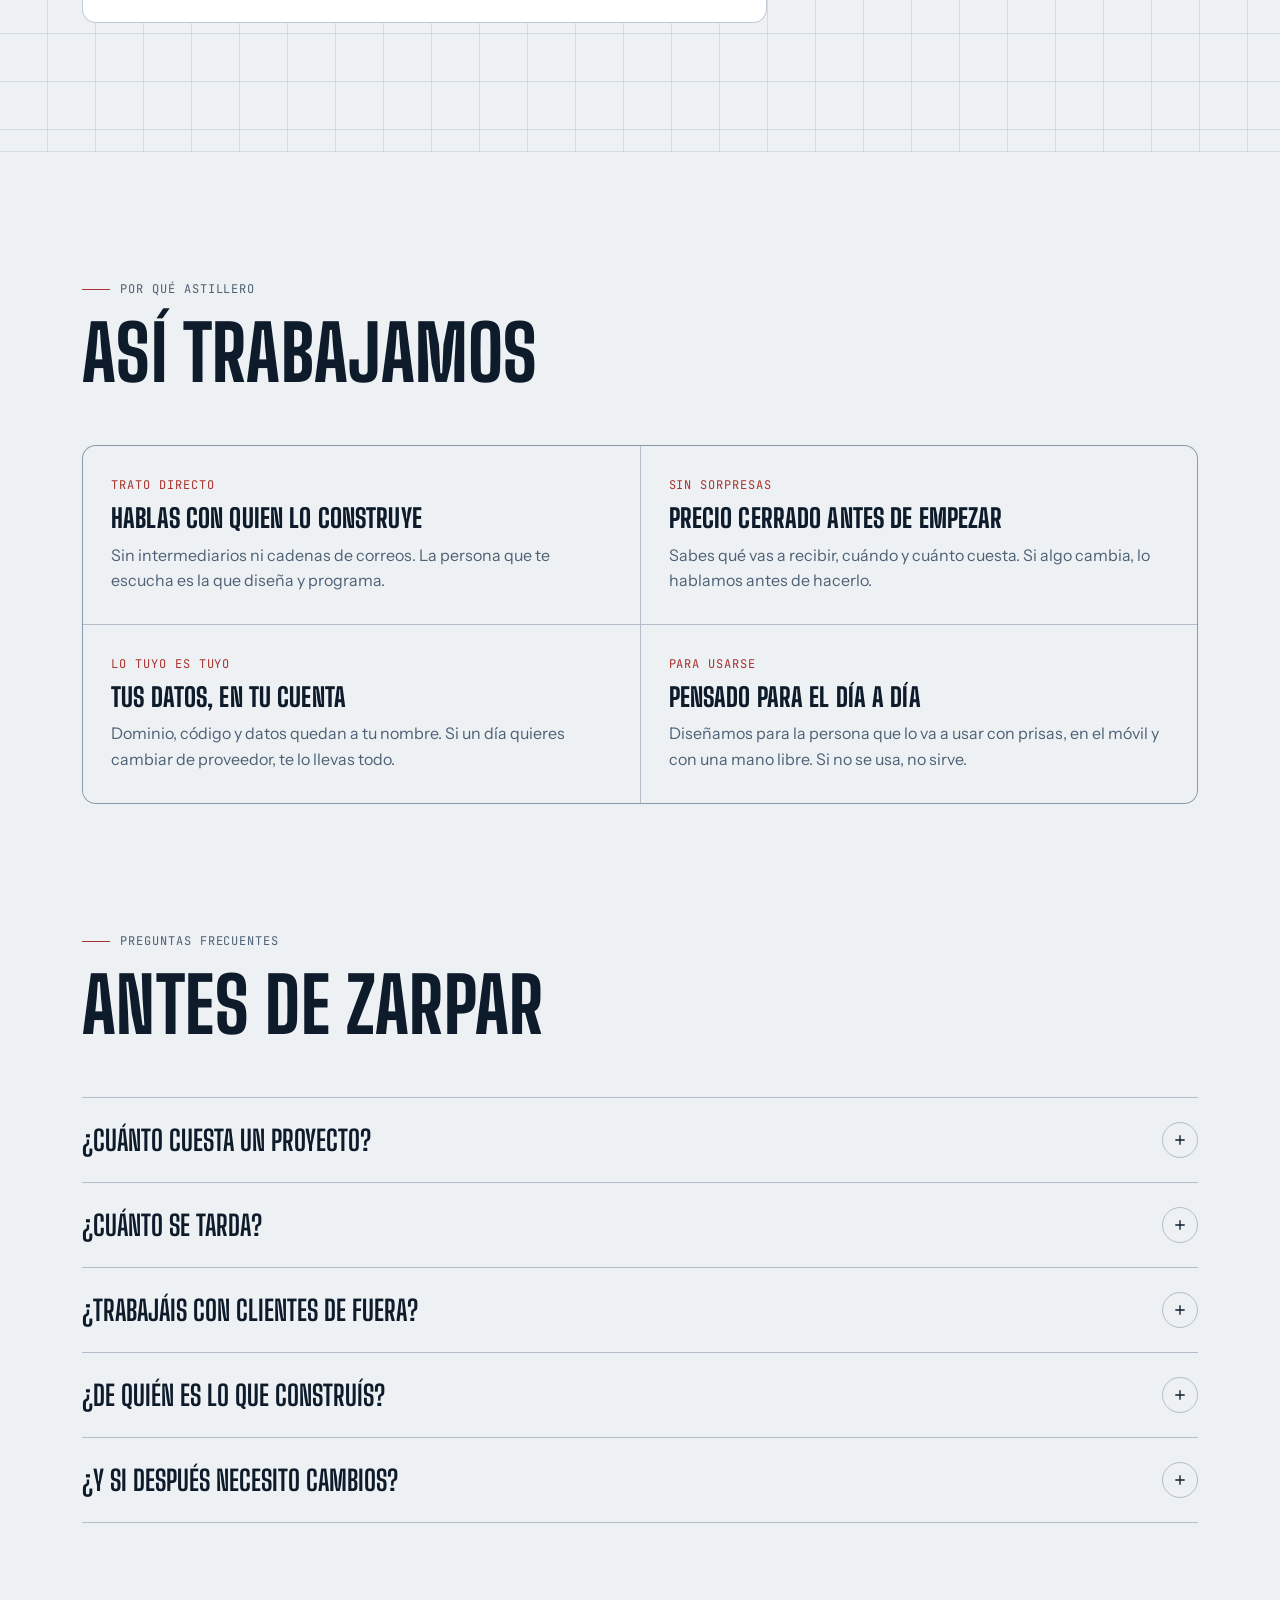
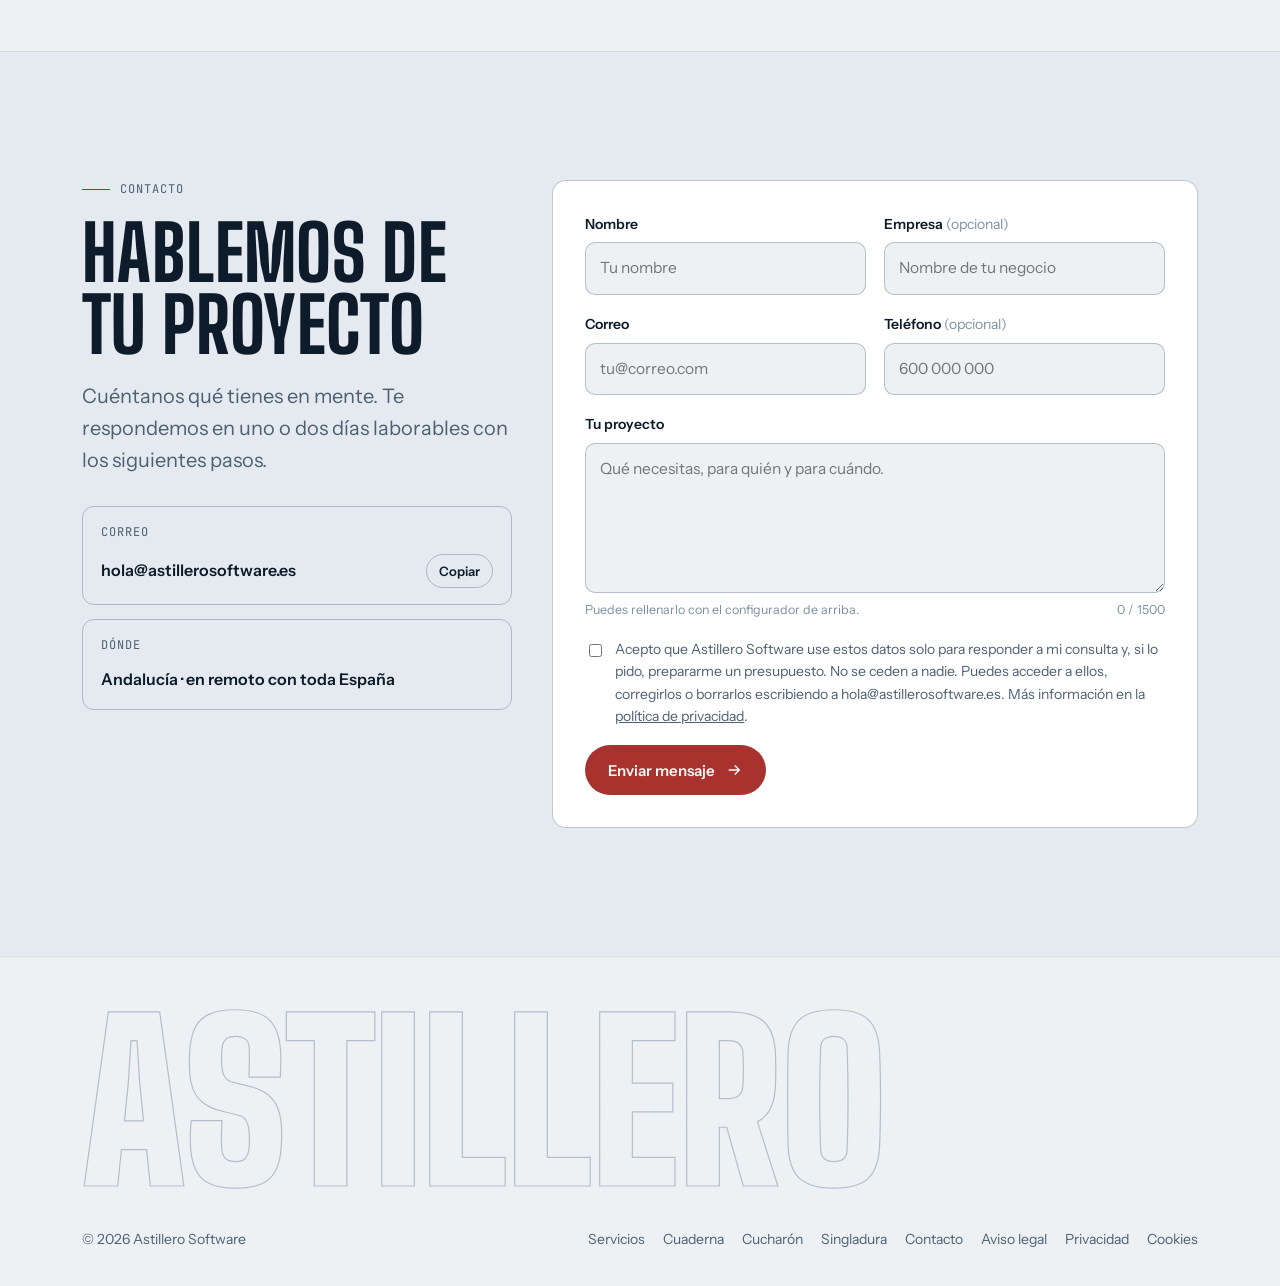
==== commit c52fdd70: "Trae main (fuera Nido); el aviso legal ya no cita Nido Co-Authored-By: Claude Opus 5.5 <noreply@anth" ====
--- a/index.html
+++ b/index.html
@@ -2,13 +2,11 @@
 <html lang="es">
 <head>
 <meta charset="utf-8">
-<meta http-equiv="Content-Security-Policy" content="default-src 'self'; script-src 'self' https://static.cloudflareinsights.com; style-src 'self' 'unsafe-inline' https://fonts.googleapis.com; font-src 'self' https://fonts.gstatic.com; img-src 'self' data: https://images.unsplash.com; connect-src 'self' https://cuaderna-jam-gwhugrdqcub6e9ba.swedencentral-01.azurewebsites.net https://cloudflareinsights.com; base-uri 'self'; form-action 'self'; object-src 'none'">
+<meta http-equiv="Content-Security-Policy" content="default-src 'self'; script-src 'self' https://static.cloudflareinsights.com; style-src 'self' 'unsafe-inline'; font-src 'self'; img-src 'self' data: https://images.unsplash.com; connect-src 'self' https://cuaderna-jam-gwhugrdqcub6e9ba.swedencentral-01.azurewebsites.net https://cloudflareinsights.com; base-uri 'self'; form-action 'self'; object-src 'none'">
 <meta name="viewport" content="width=device-width, initial-scale=1, viewport-fit=cover">
 <title>Astillero Software · Diseño web, apps y software a medida</title>
 <meta name="description" content="Estudio de diseño y software: webs, identidad gráfica, aplicaciones y herramientas a medida.">
-<link rel="preconnect" href="https://fonts.googleapis.com">
-<link rel="preconnect" href="https://fonts.gstatic.com" crossorigin>
-<link rel="stylesheet" href="https://fonts.googleapis.com/css2?family=Big+Shoulders+Display:wght@600;700;800;900&family=Instrument+Sans:ital,wght@0,400;0,500;0,600;0,700;1,400&family=JetBrains+Mono:wght@400;500&display=swap">
+<link rel="stylesheet" href="/fuentes/fuentes.css">
 <meta name="theme-color" content="#0A1522">
 <link rel="icon" href="favicon.svg" type="image/svg+xml">
 <link rel="canonical" href="https://astillerosoftware.es/">
@@ -965,7 +963,7 @@
         </div>
         <div class="campo"><label for="fMsg">Tu proyecto</label><textarea id="fMsg" name="mensaje" required maxlength="1500" placeholder="Qué necesitas, para quién y para cuándo."></textarea><span class="ayuda"><span>Puedes rellenarlo con el configurador de arriba.</span><span id="fCont">0 / 1500</span></span><span class="err">Cuéntanos algo del proyecto (al menos 20 caracteres).</span></div>
         <input type="text" name="web" id="fWeb" tabindex="-1" autocomplete="off" aria-hidden="true" style="position:absolute;left:-9999px;width:1px;height:1px">
-        <label class="acepto"><input type="checkbox" id="fAcepto" required><span>Acepto que Astillero Software use estos datos solo para responder a mi consulta (<a href="privacidad.html">privacidad</a>).</span></label>
+        <label class="acepto"><input type="checkbox" id="fAcepto" required><span>Acepto que Astillero Software use estos datos solo para responder a mi consulta y, si lo pido, prepararme un presupuesto. No se ceden a nadie. Puedes acceder a ellos, corregirlos o borrarlos escribiendo a hola@astillerosoftware.es. Más información en la <a href="privacidad.html">política de privacidad</a>.</span></label>
         <div id="fAviso" hidden></div>
         <div><button class="btn btn-1" type="submit" id="fEnviar">Enviar mensaje <svg viewBox="0 0 24 24" fill="none" stroke="currentColor" stroke-width="2"><path d="M5 12h14M13 6l6 6-6 6"/></svg></button></div>
       </form>
@@ -984,7 +982,9 @@
         <a href="/cucharon/">Cucharón</a>
         <a href="/singladura/">Singladura</a>
         <a href="#contacto">Contacto</a>
+        <a href="/aviso-legal.html">Aviso legal</a>
         <a href="privacidad.html">Privacidad</a>
+        <a href="/cookies.html">Cookies</a>
       </nav>
     </div>
   </div>
--- a/fuentes/fuentes.css
+++ b/fuentes/fuentes.css
@@ -0,0 +1,17 @@
+/* Tipografías alojadas en la propia web (no se pide nada a Google: así no se envía la IP de quien visita a terceros).
+   Todas con licencia SIL Open Font License (ver OFL-*.txt). Recortadas a los caracteres latinos y españoles. */
+@font-face{font-family:"Big Shoulders Display";src:url("/fuentes/big-shoulders-display.woff") format("woff");font-weight:100 900;font-style:normal;font-display:swap}
+@font-face{font-family:"Instrument Sans";src:url("/fuentes/instrument-sans.woff") format("woff");font-weight:400 700;font-stretch:75% 100%;font-style:normal;font-display:swap}
+@font-face{font-family:"Instrument Sans";src:url("/fuentes/instrument-sans-italic.woff") format("woff");font-weight:400 700;font-stretch:75% 100%;font-style:italic;font-display:swap}
+@font-face{font-family:"JetBrains Mono";src:url("/fuentes/jetbrains-mono.woff") format("woff");font-weight:100 800;font-style:normal;font-display:swap}
+@font-face{font-family:"Archivo";src:url("/fuentes/archivo.woff") format("woff");font-weight:100 900;font-stretch:62% 125%;font-style:normal;font-display:swap}
+@font-face{font-family:"Plus Jakarta Sans";src:url("/fuentes/plus-jakarta-sans.woff") format("woff");font-weight:200 800;font-style:normal;font-display:swap}
+@font-face{font-family:"Figtree";src:url("/fuentes/figtree.woff") format("woff");font-weight:300 900;font-style:normal;font-display:swap}
+@font-face{font-family:"Figtree";src:url("/fuentes/figtree-italic.woff") format("woff");font-weight:300 900;font-style:italic;font-display:swap}
+@font-face{font-family:"Unbounded";src:url("/fuentes/unbounded.woff") format("woff");font-weight:200 900;font-style:normal;font-display:swap}
+@font-face{font-family:"Barlow";src:url("/fuentes/barlow-regular.woff") format("woff");font-weight:400;font-display:swap}
+@font-face{font-family:"Barlow";src:url("/fuentes/barlow-medium.woff") format("woff");font-weight:500;font-display:swap}
+@font-face{font-family:"Barlow";src:url("/fuentes/barlow-semibold.woff") format("woff");font-weight:600;font-display:swap}
+@font-face{font-family:"Barlow";src:url("/fuentes/barlow-bold.woff") format("woff");font-weight:700;font-display:swap}
+@font-face{font-family:"Barlow Condensed";src:url("/fuentes/barlow-condensed-semibold.woff") format("woff");font-weight:600;font-display:swap}
+@font-face{font-family:"Barlow Condensed";src:url("/fuentes/barlow-condensed-bold.woff") format("woff");font-weight:700;font-display:swap}
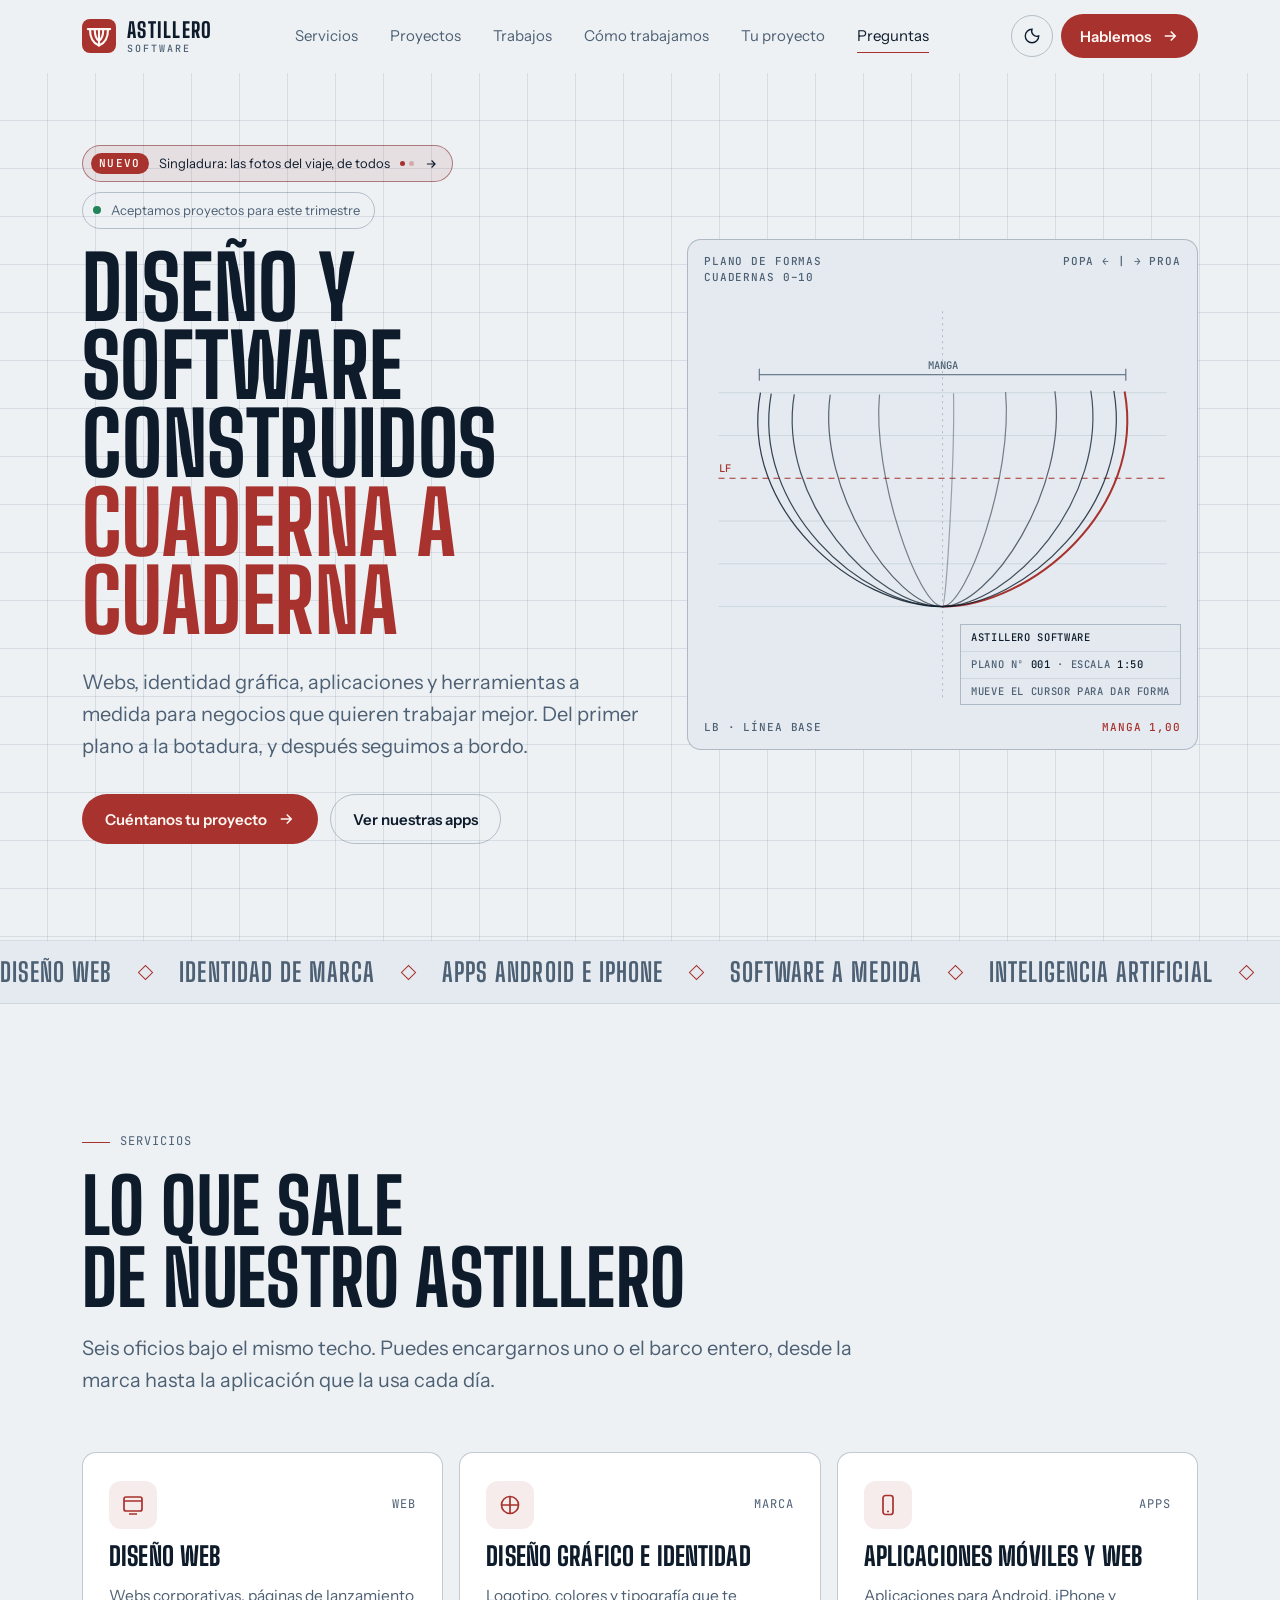
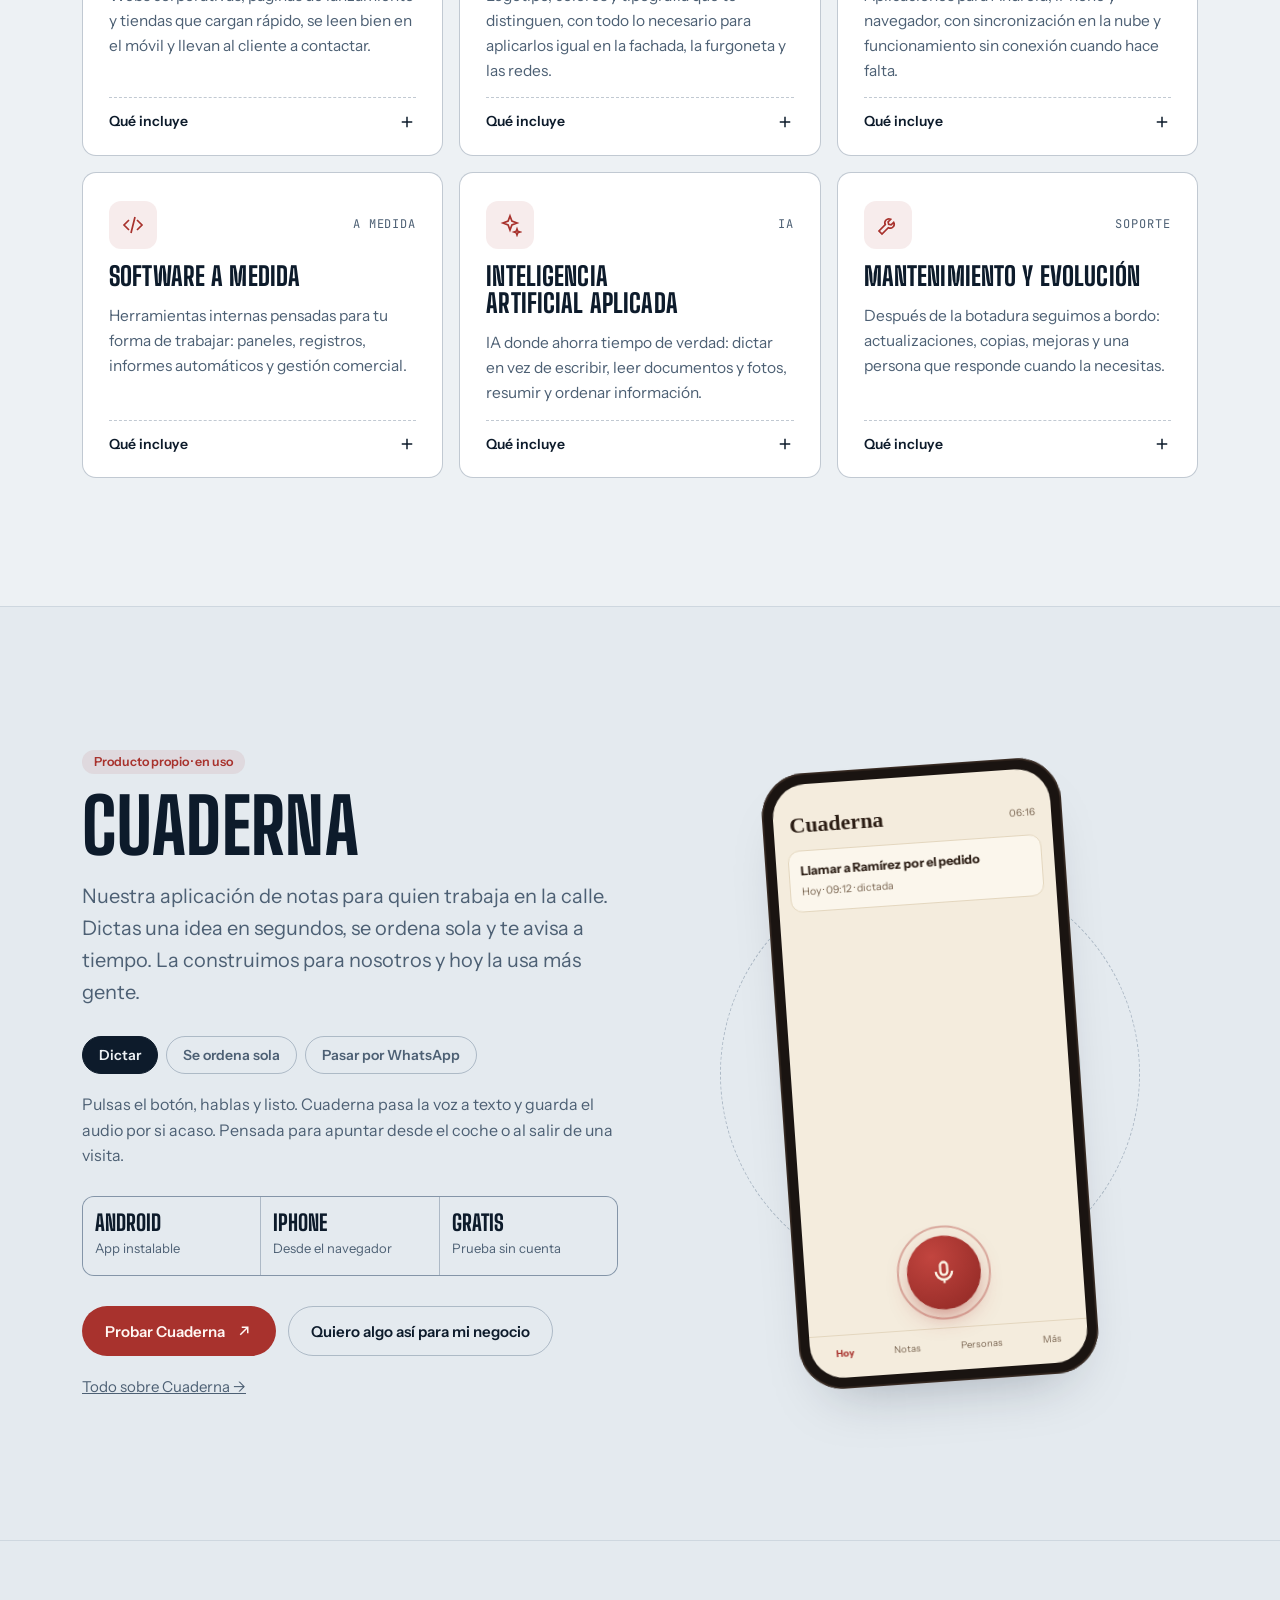
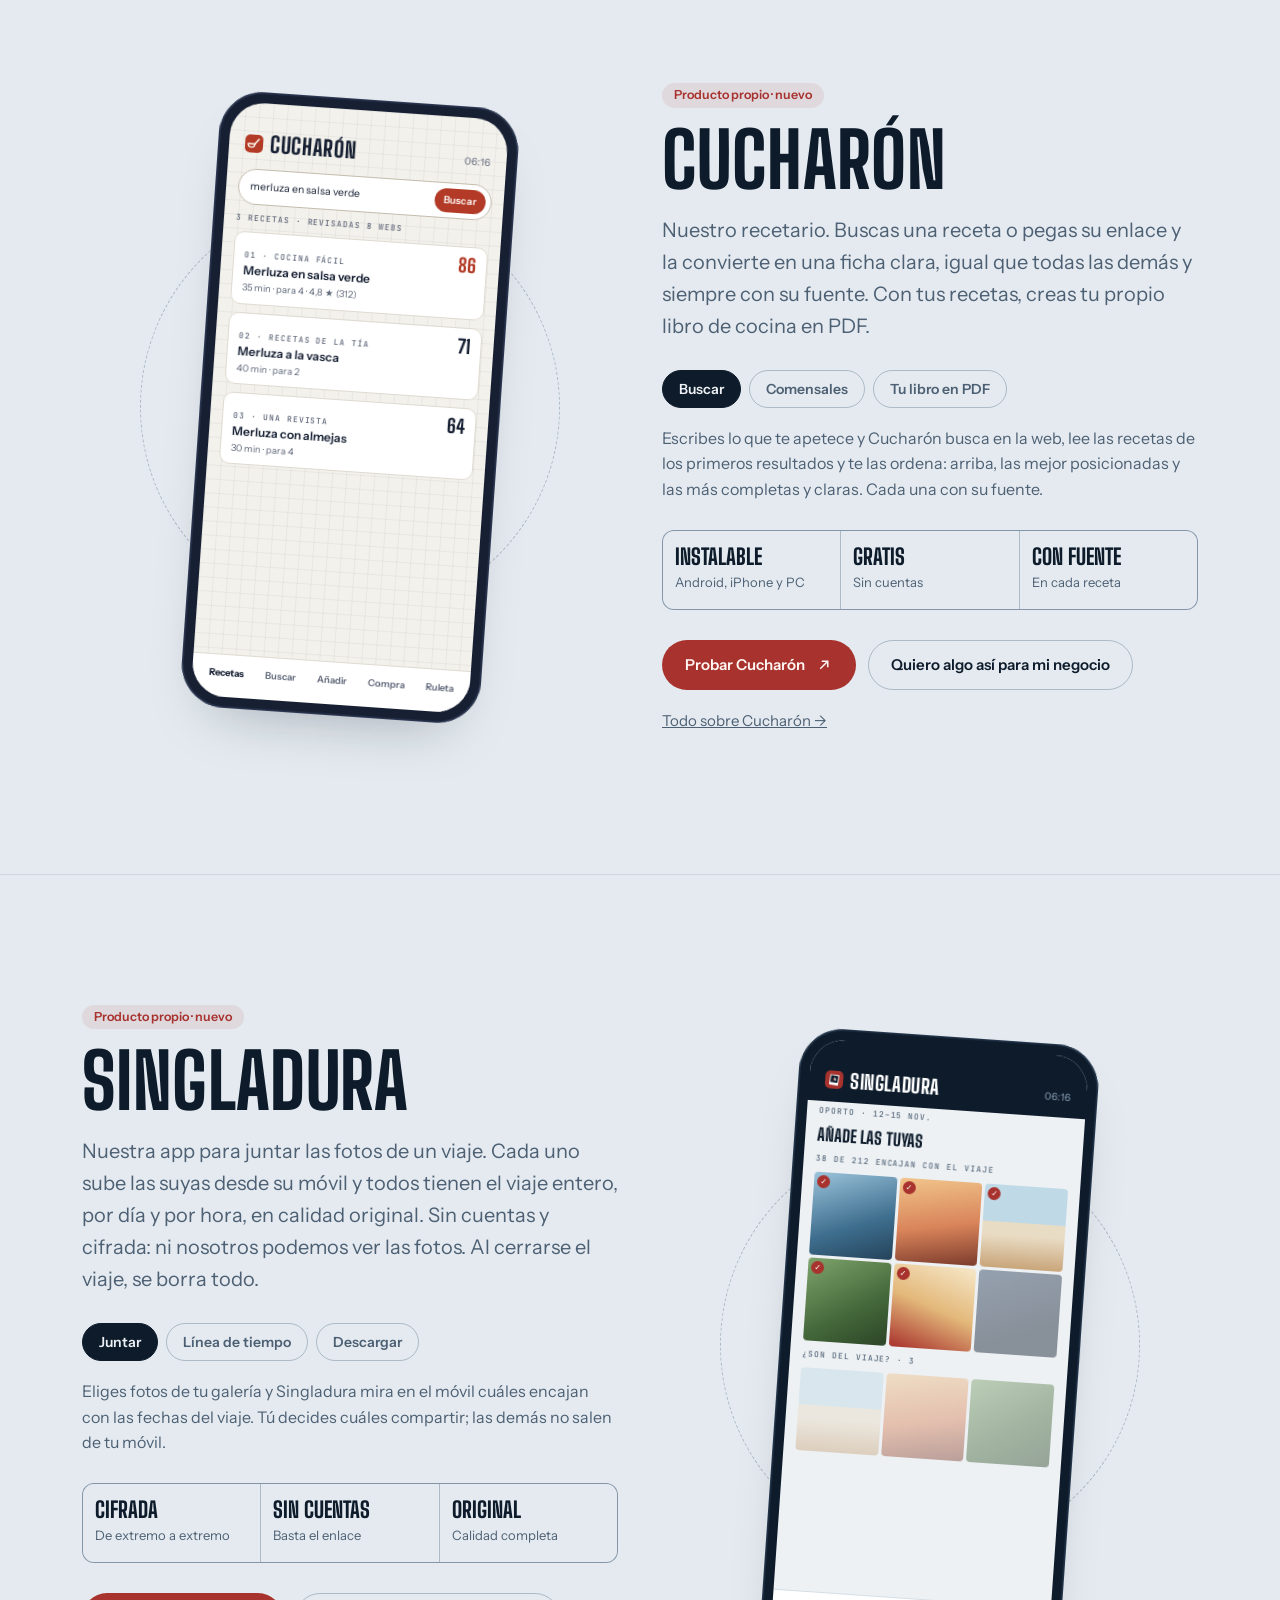
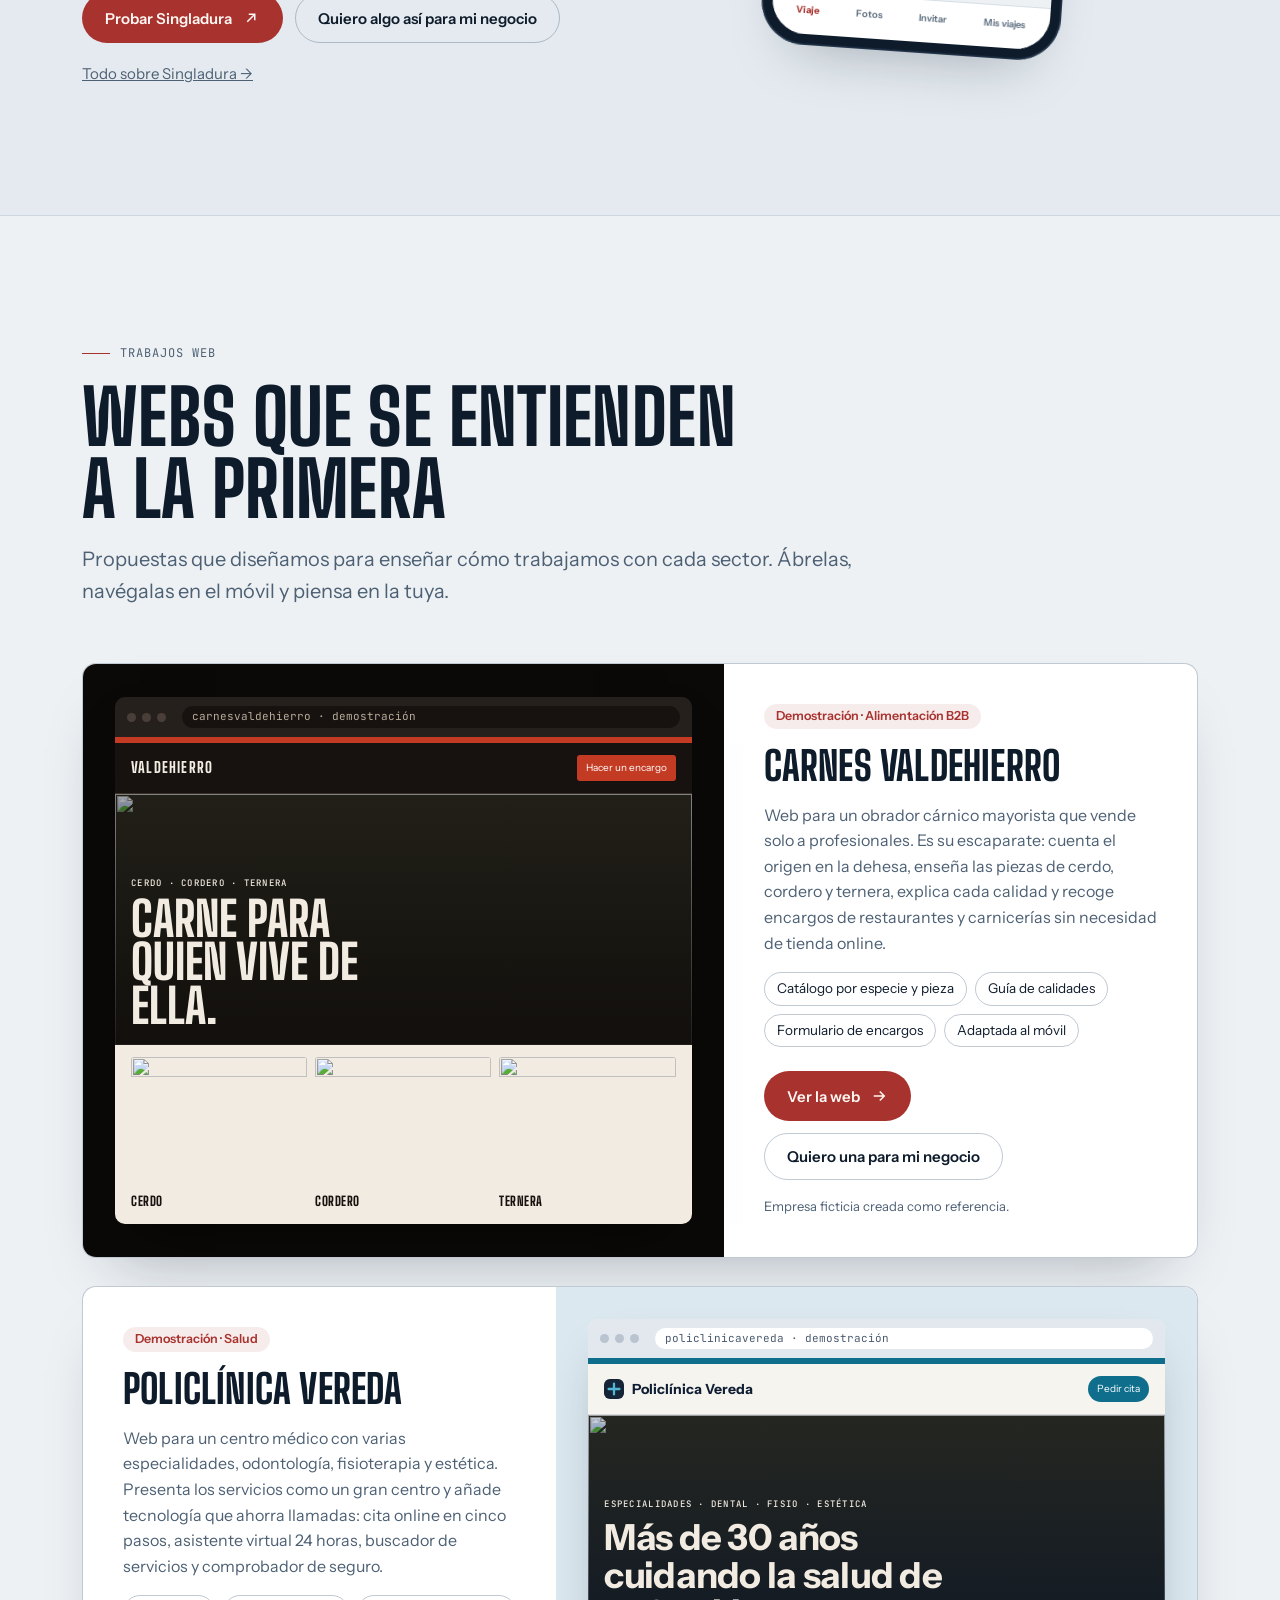
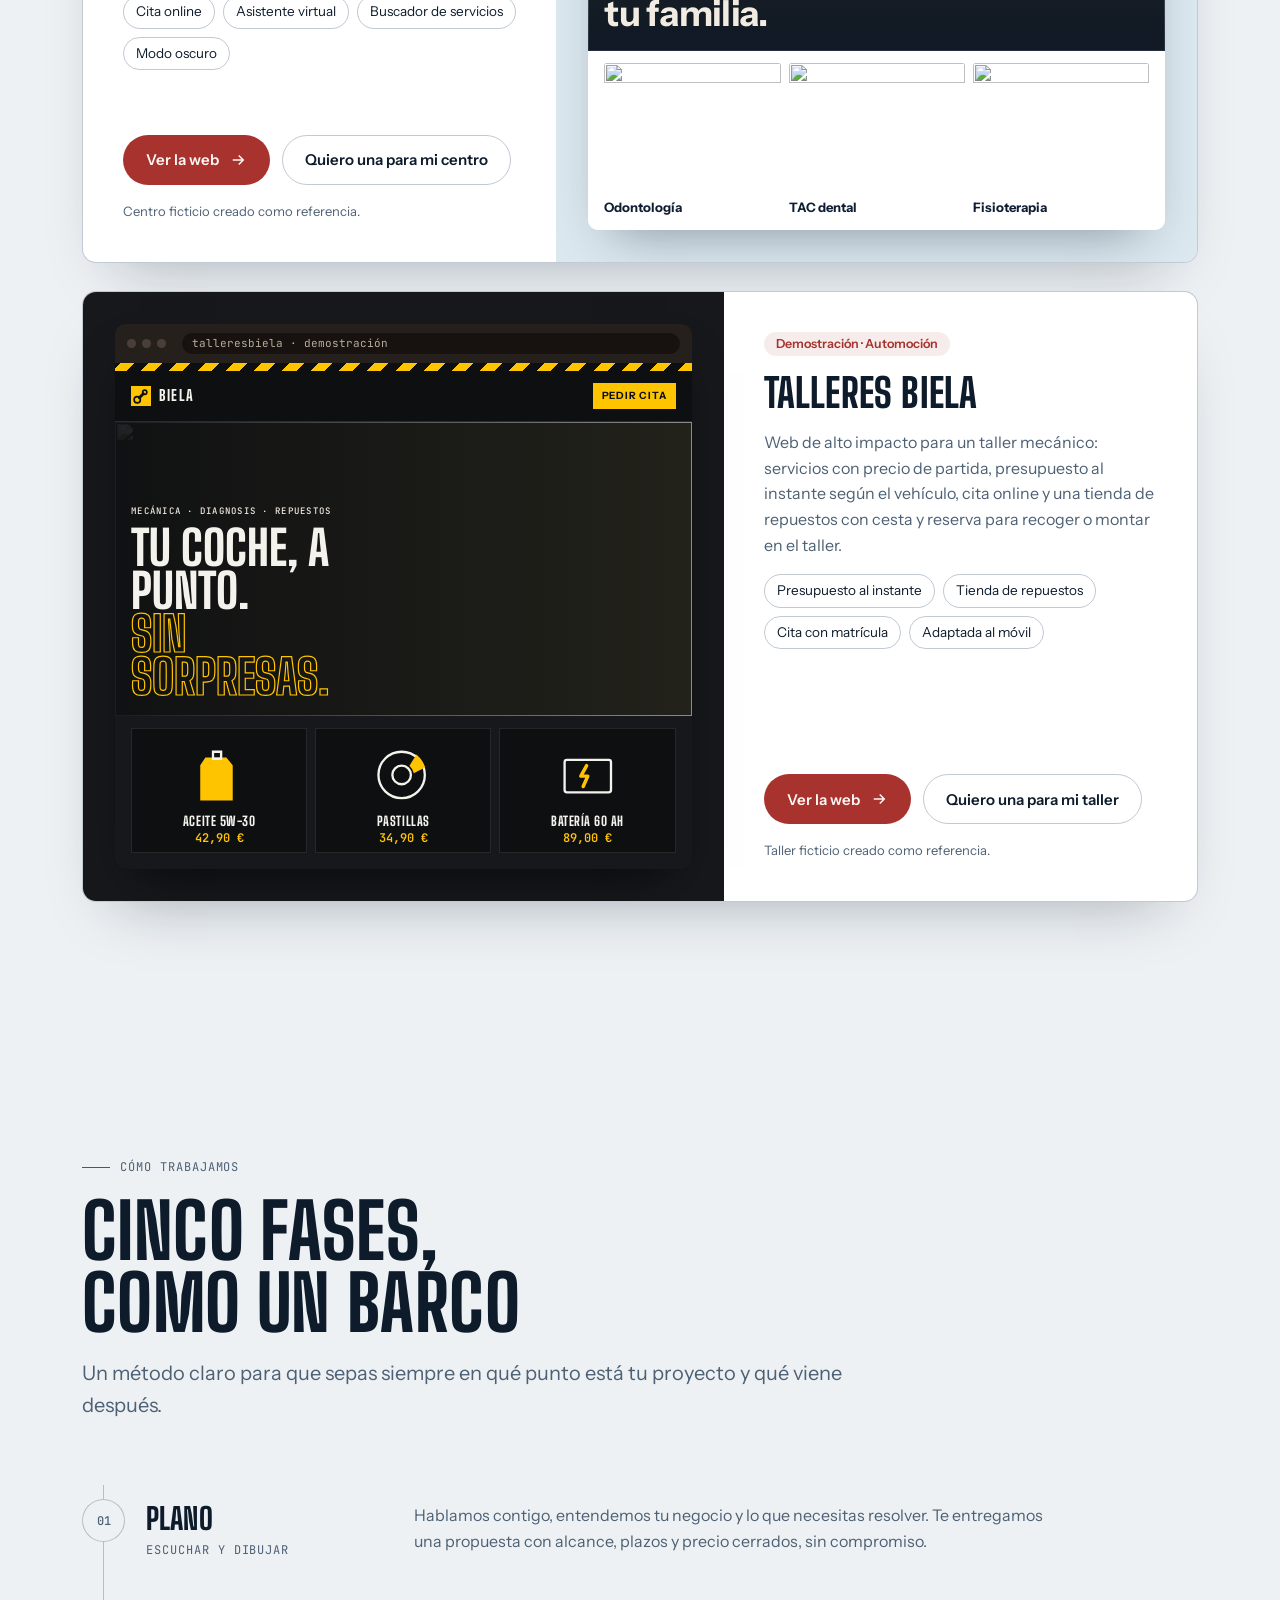
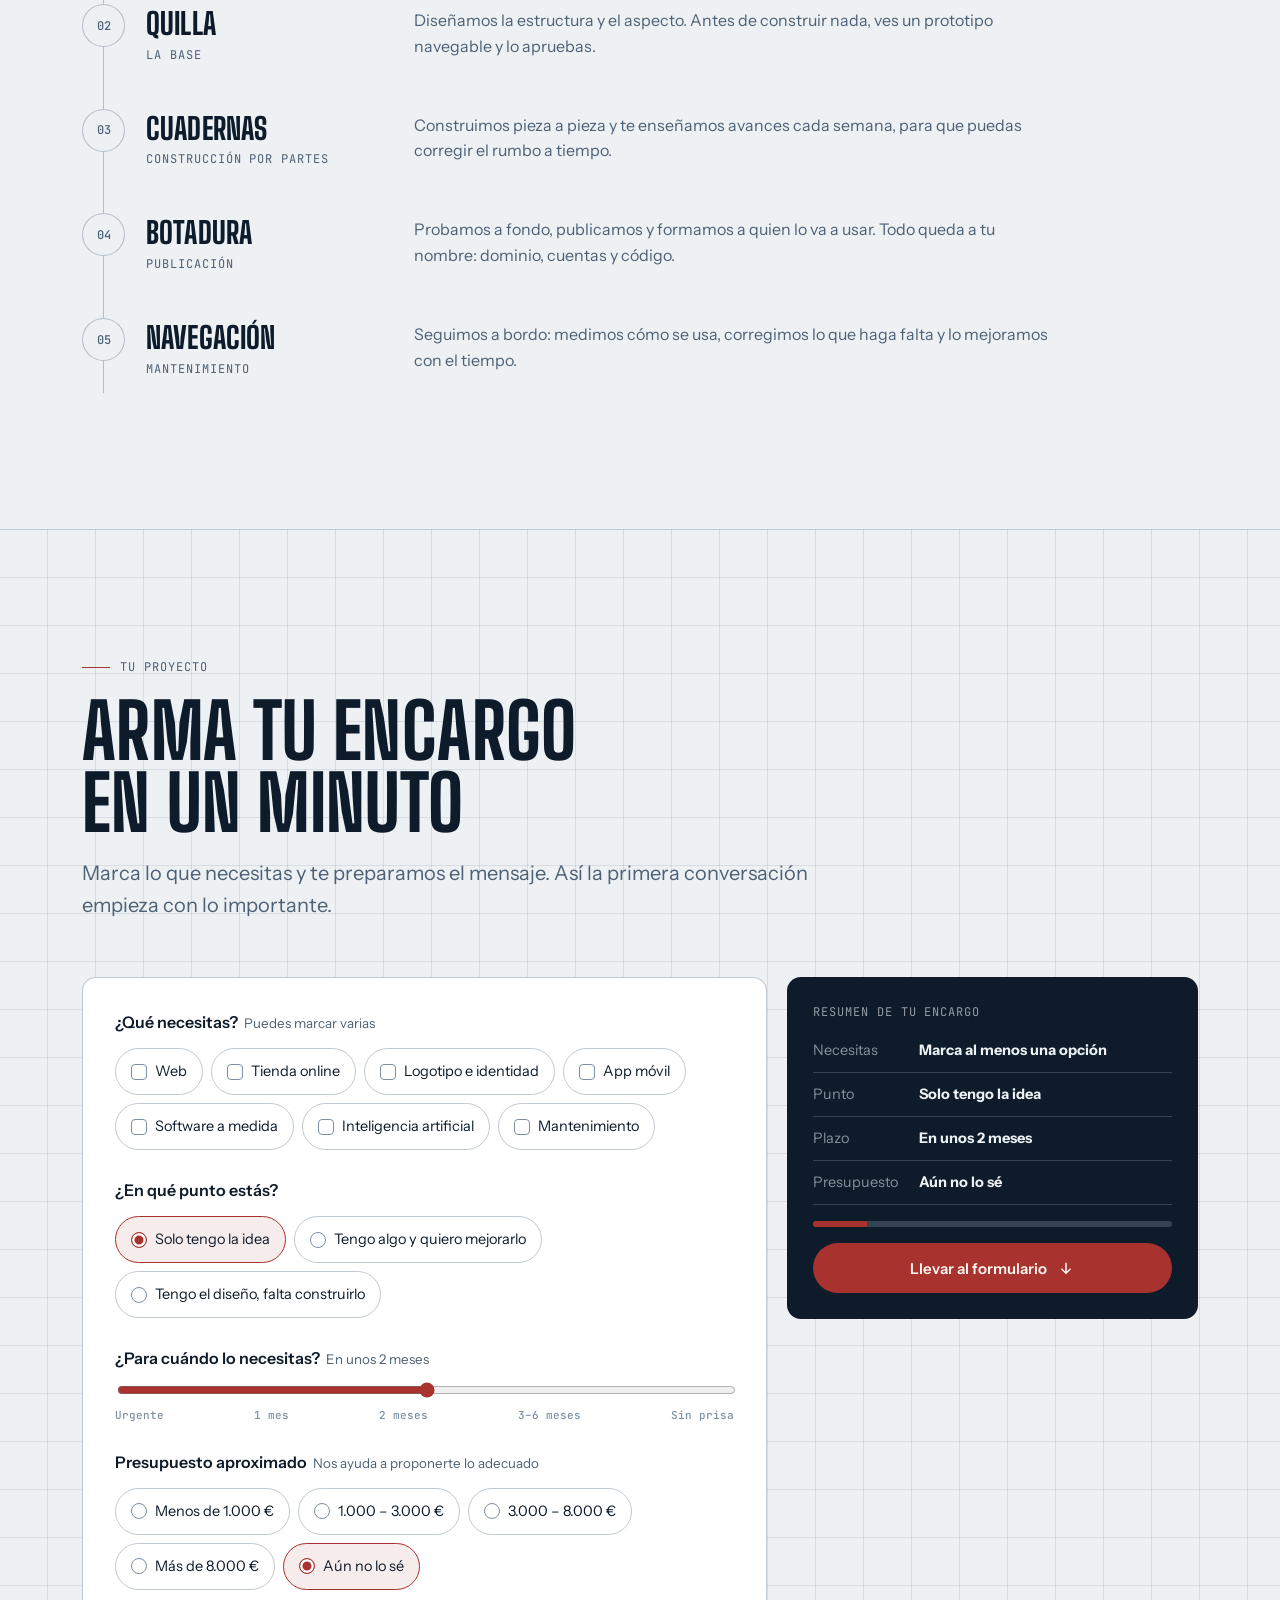
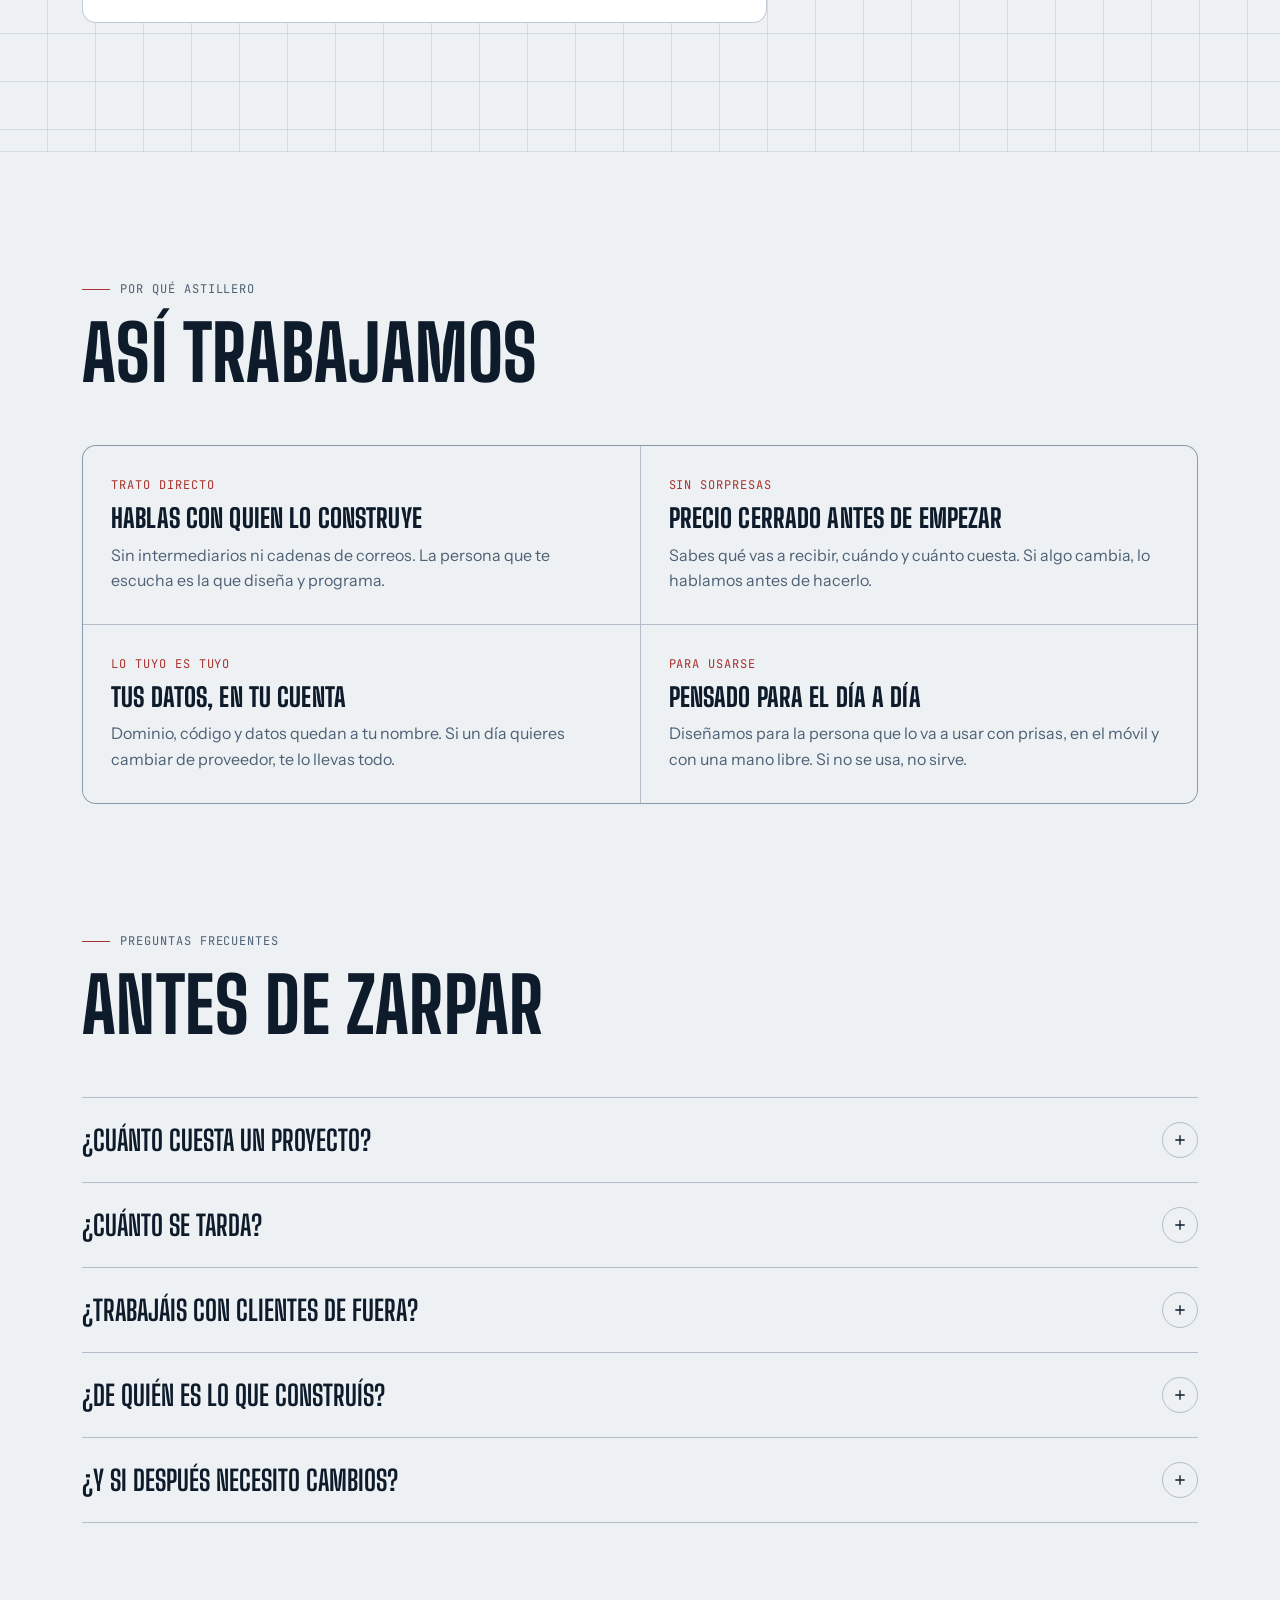
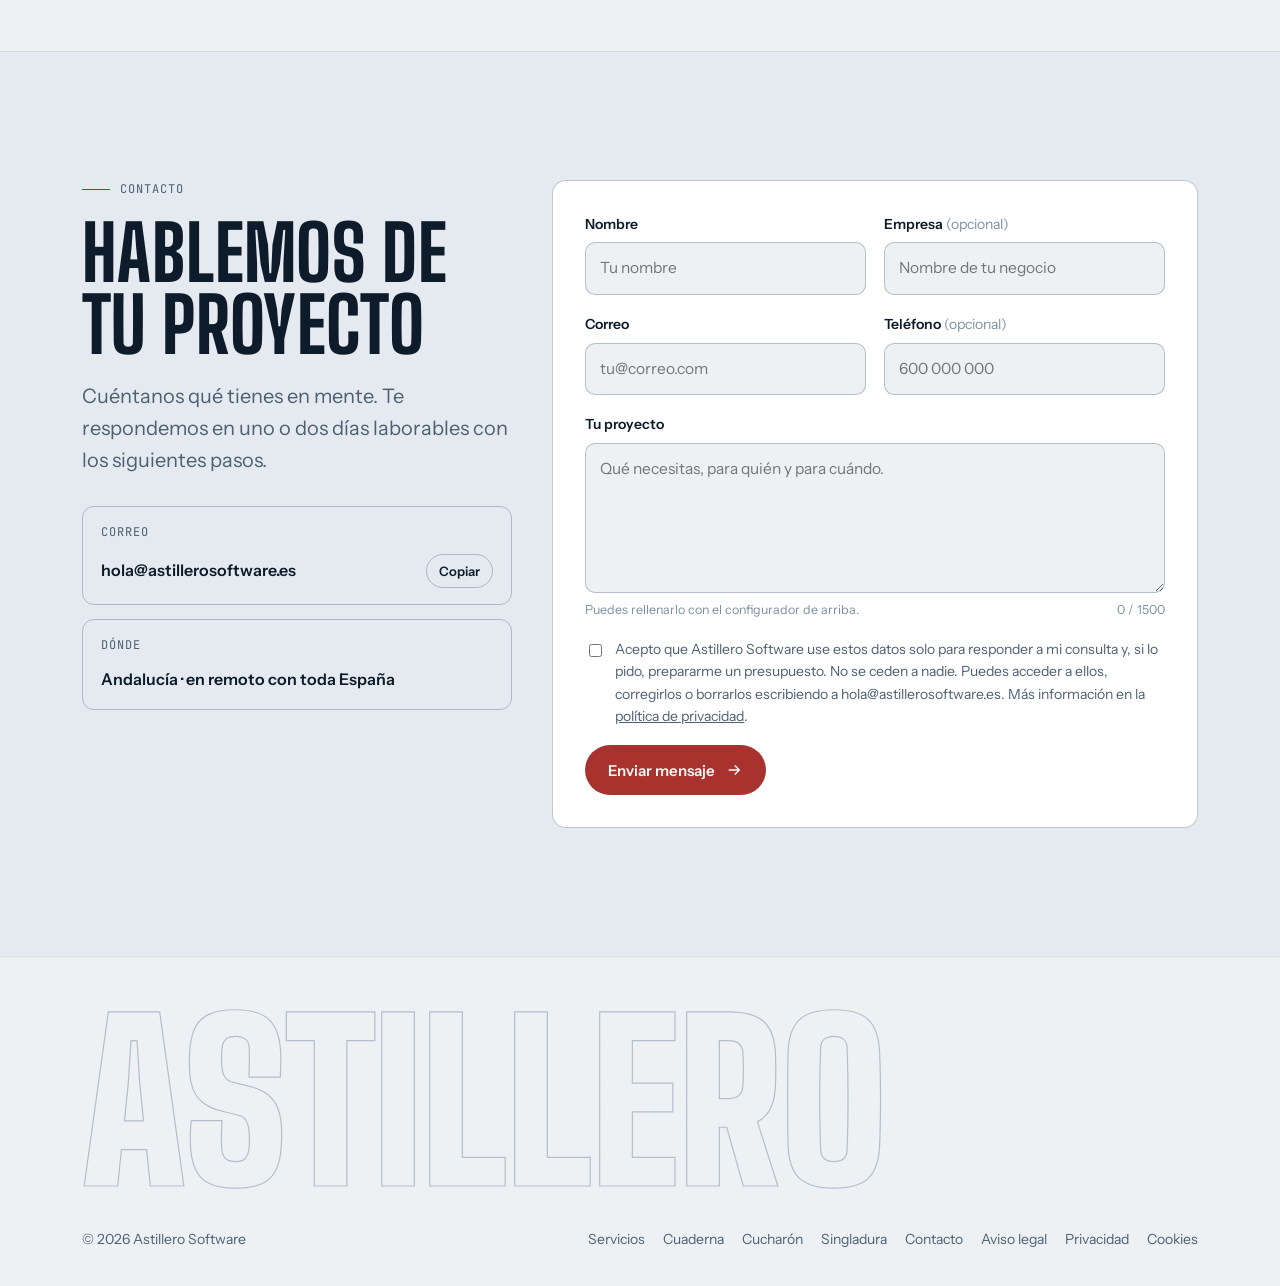
==== commit 4d1d8d40: "La etiqueta «nuevo» de cada app de la portada caduca sola Cucharón y Singladura dicen «Producto prop" ====
--- a/index.html
+++ b/index.html
@@ -660,7 +660,7 @@
   <section class="proy proy-b plano" id="cucharon" data-novedad="2026-11-07" data-novedad-txt="Cucharón: busca recetas y crea tu libro en PDF">
     <div class="wrap proy-grid">
       <div class="rev">
-        <span class="etq">Producto propio · nuevo</span>
+        <span class="etq" data-etq-auto>Producto propio · en uso</span>
         <h2>Cucharón</h2>
         <p class="lead">Nuestro recetario. Buscas una receta o pegas su enlace y la convierte en una ficha clara, igual que todas las demás y siempre con su fuente. Con tus recetas, creas tu propio libro de cocina en PDF.</p>
         <div class="pestanas" role="tablist" aria-label="Funciones de Cucharón">
@@ -696,7 +696,7 @@
   <section class="proy plano" id="singladura" style="border-top:0" data-novedad="2026-11-08" data-novedad-txt="Singladura: las fotos del viaje, de todos">
     <div class="wrap proy-grid">
       <div class="rev">
-        <span class="etq">Producto propio · nuevo</span>
+        <span class="etq" data-etq-auto>Producto propio · en uso</span>
         <h2>Singladura</h2>
         <p class="lead">Nuestra app para juntar las fotos de un viaje. Cada uno sube las suyas desde su móvil y todos tienen el viaje entero, por día y por hora, en calidad original. Sin cuentas y cifrada: ni nosotros podemos ver las fotos. Al cerrarse el viaje, se borra todo.</p>
         <div class="pestanas" role="tablist" aria-label="Funciones de Singladura">
